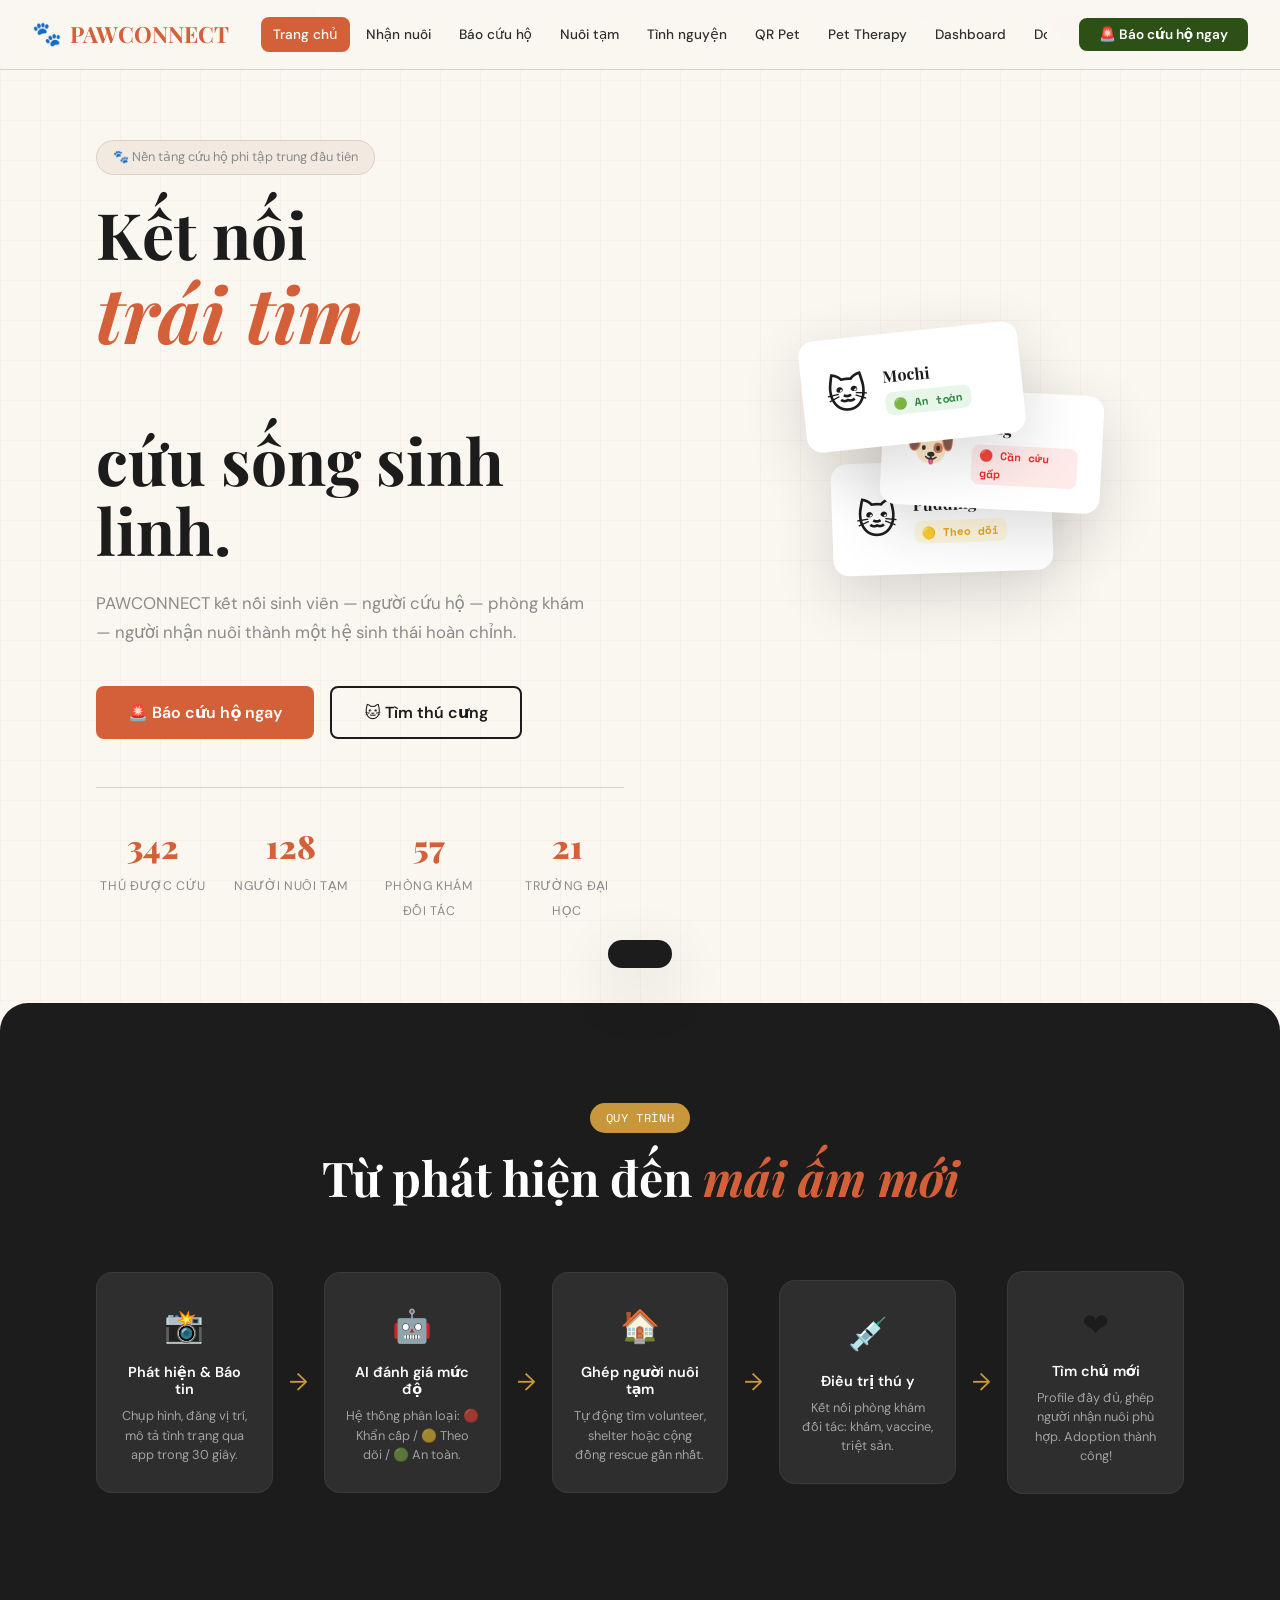
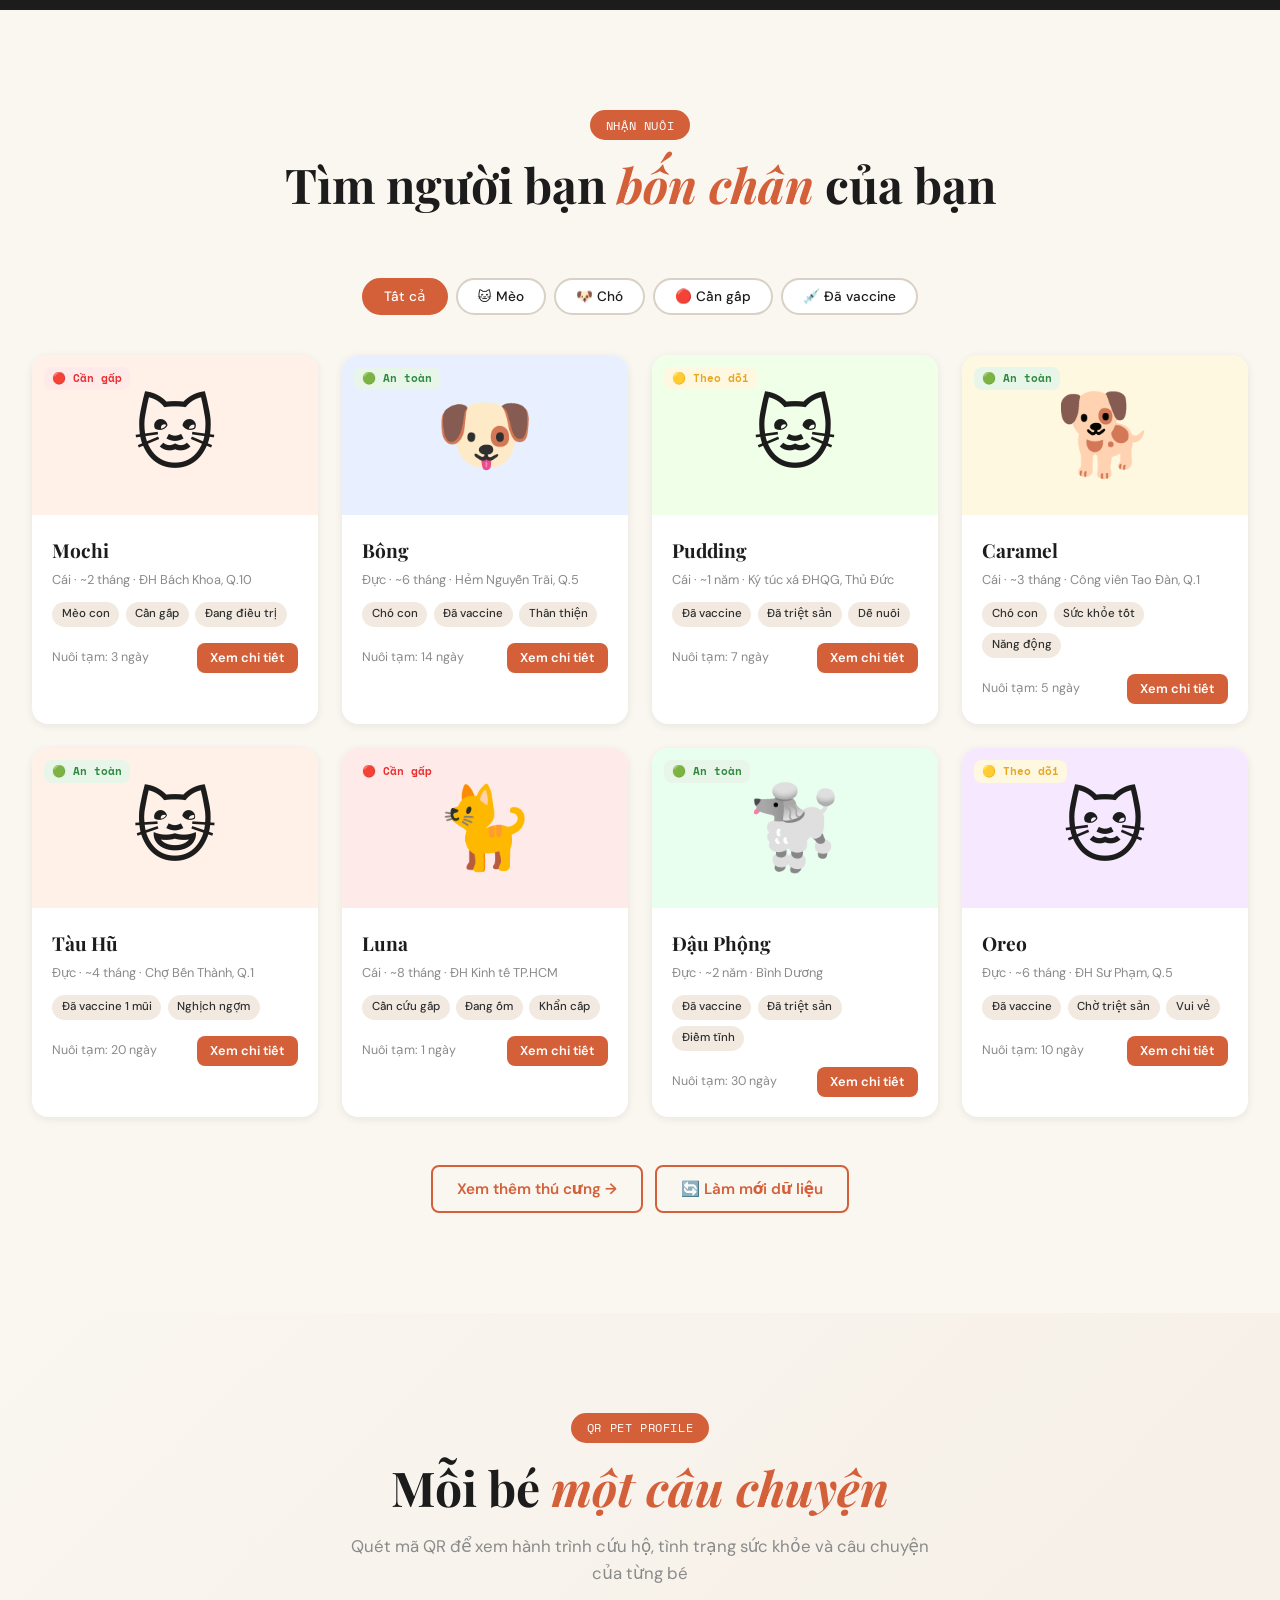
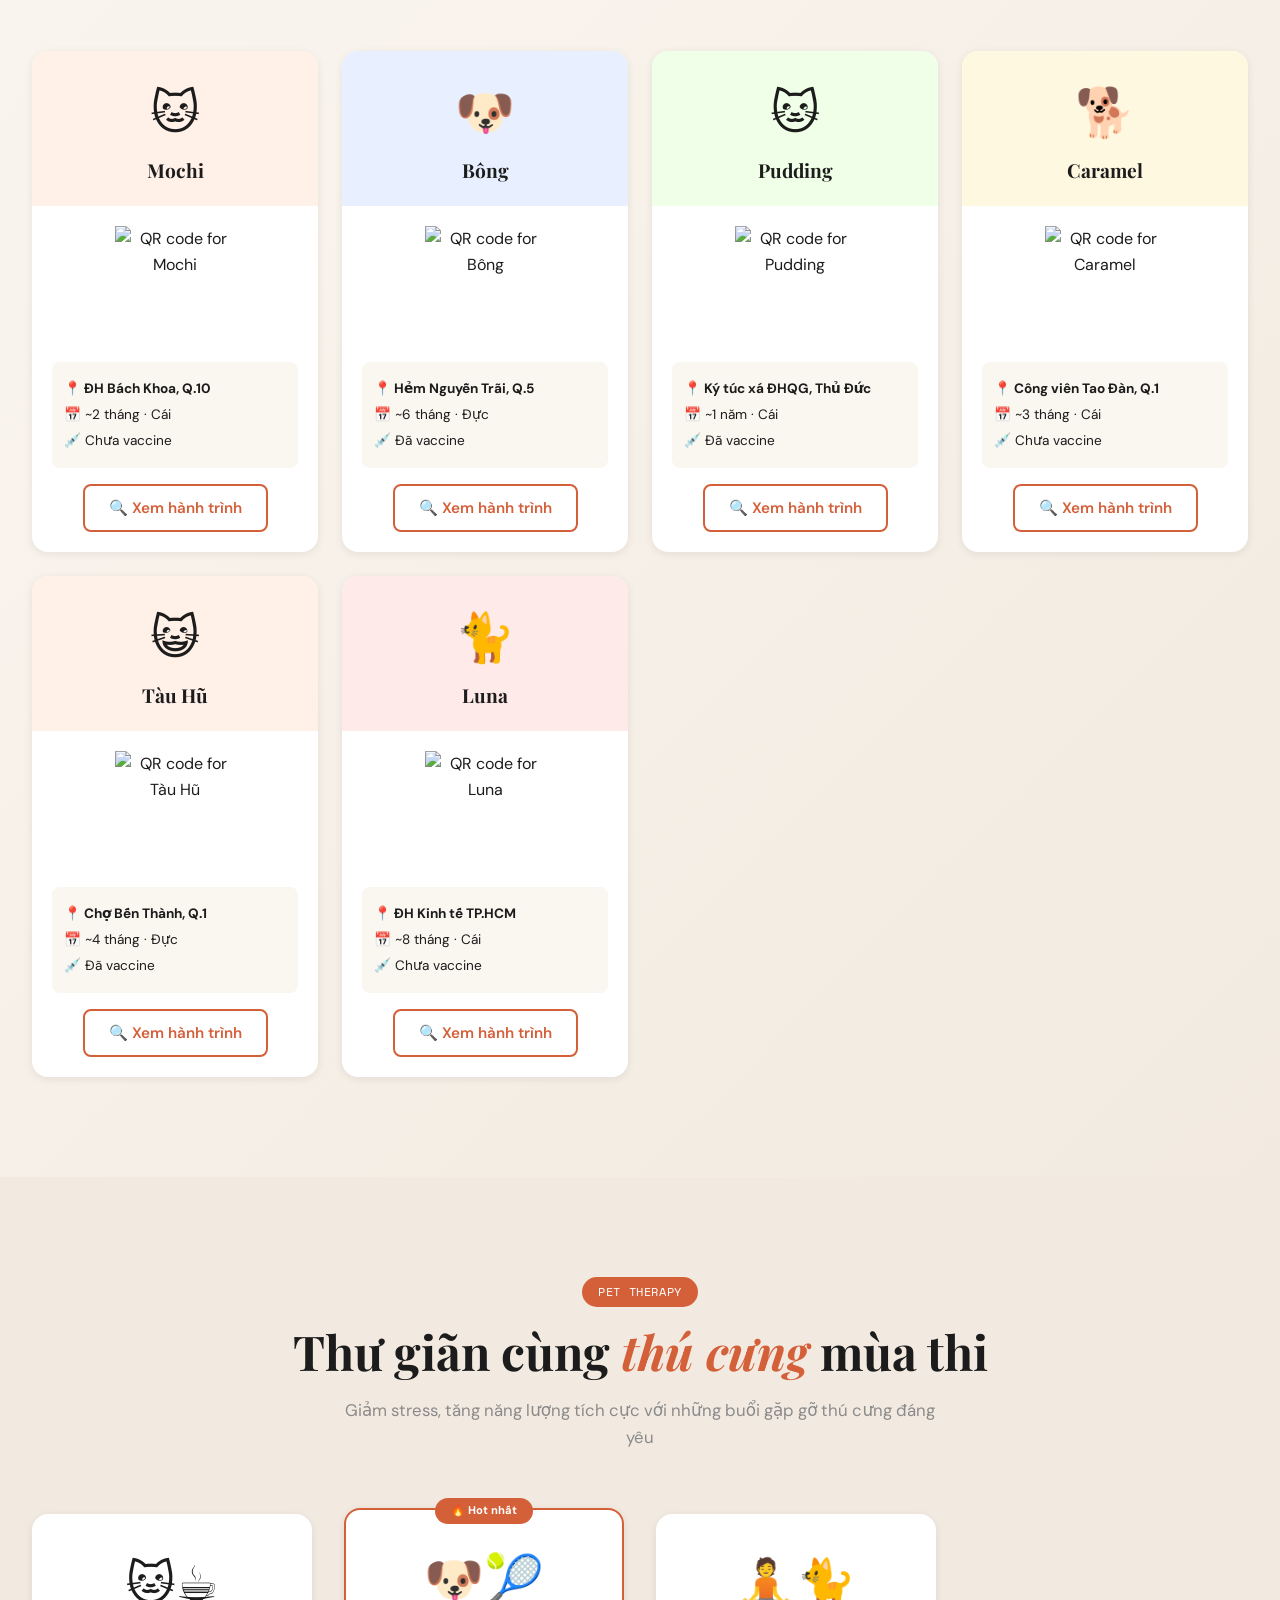
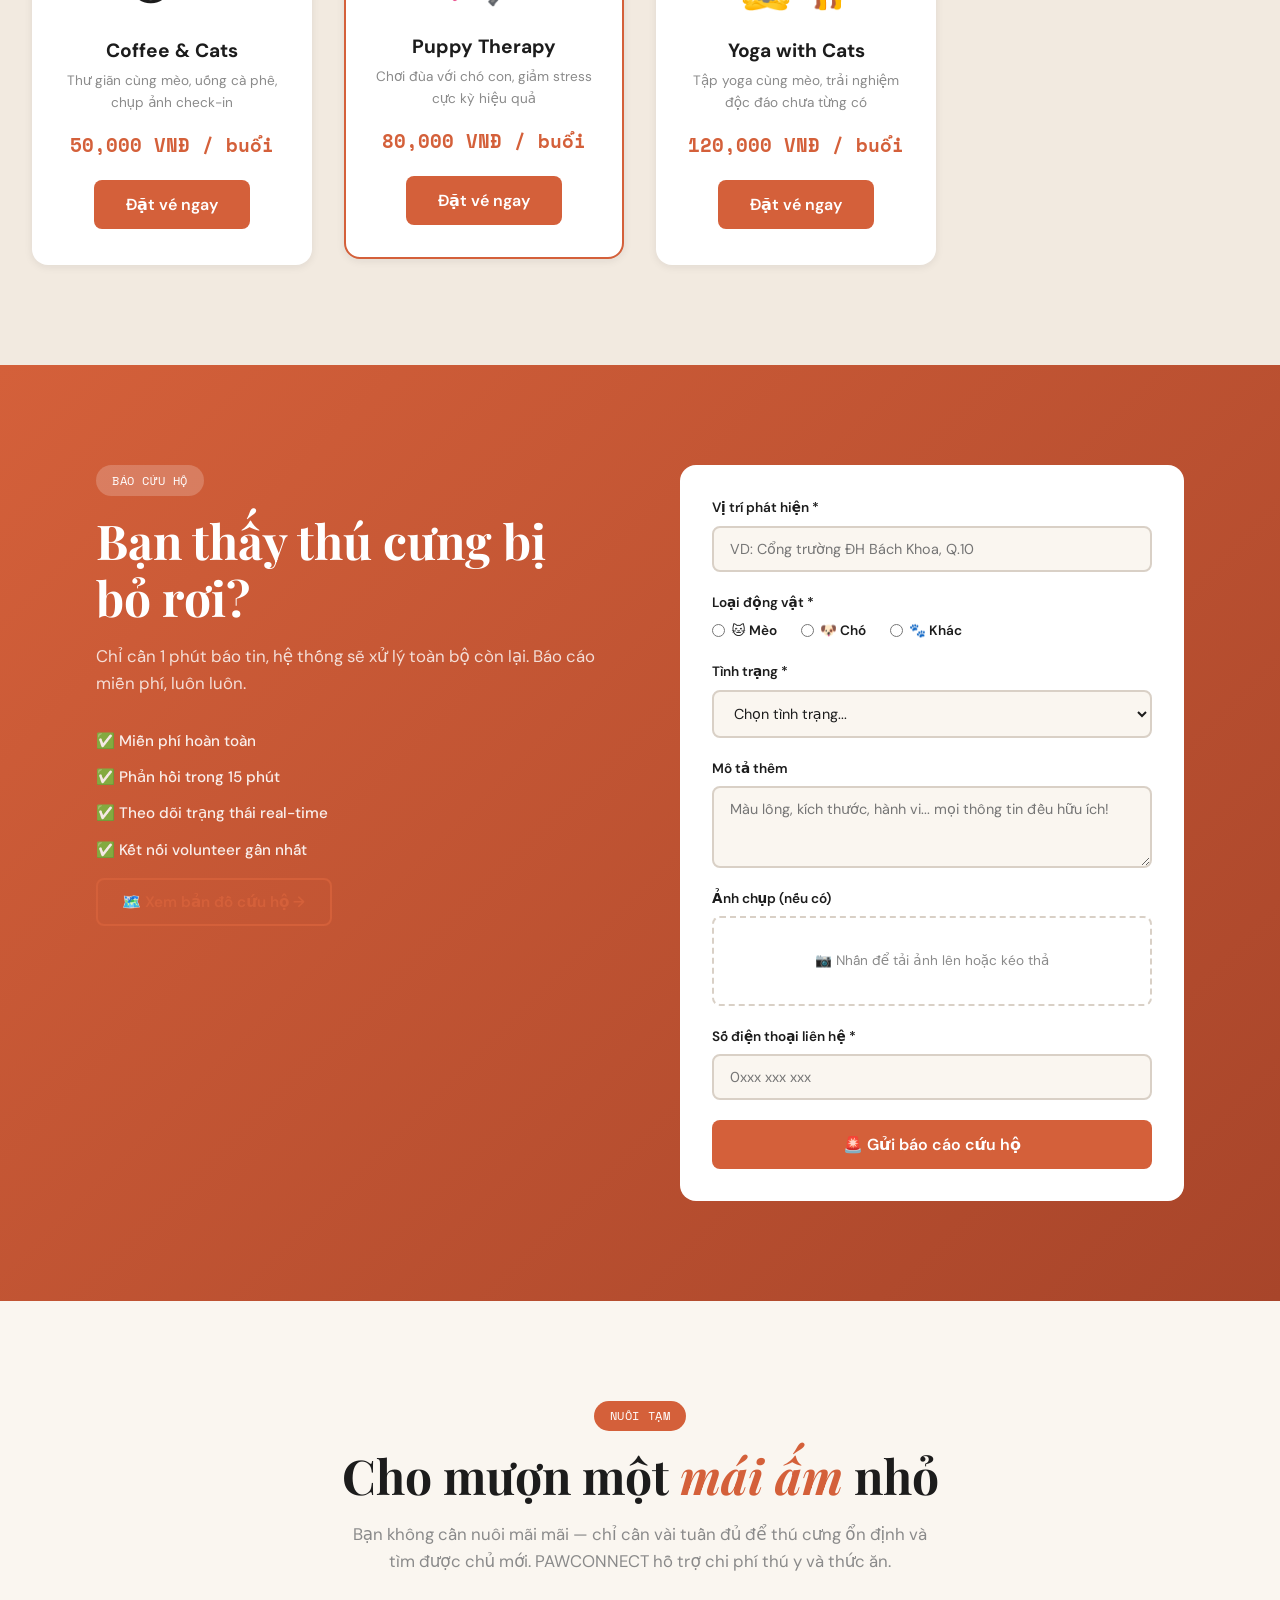
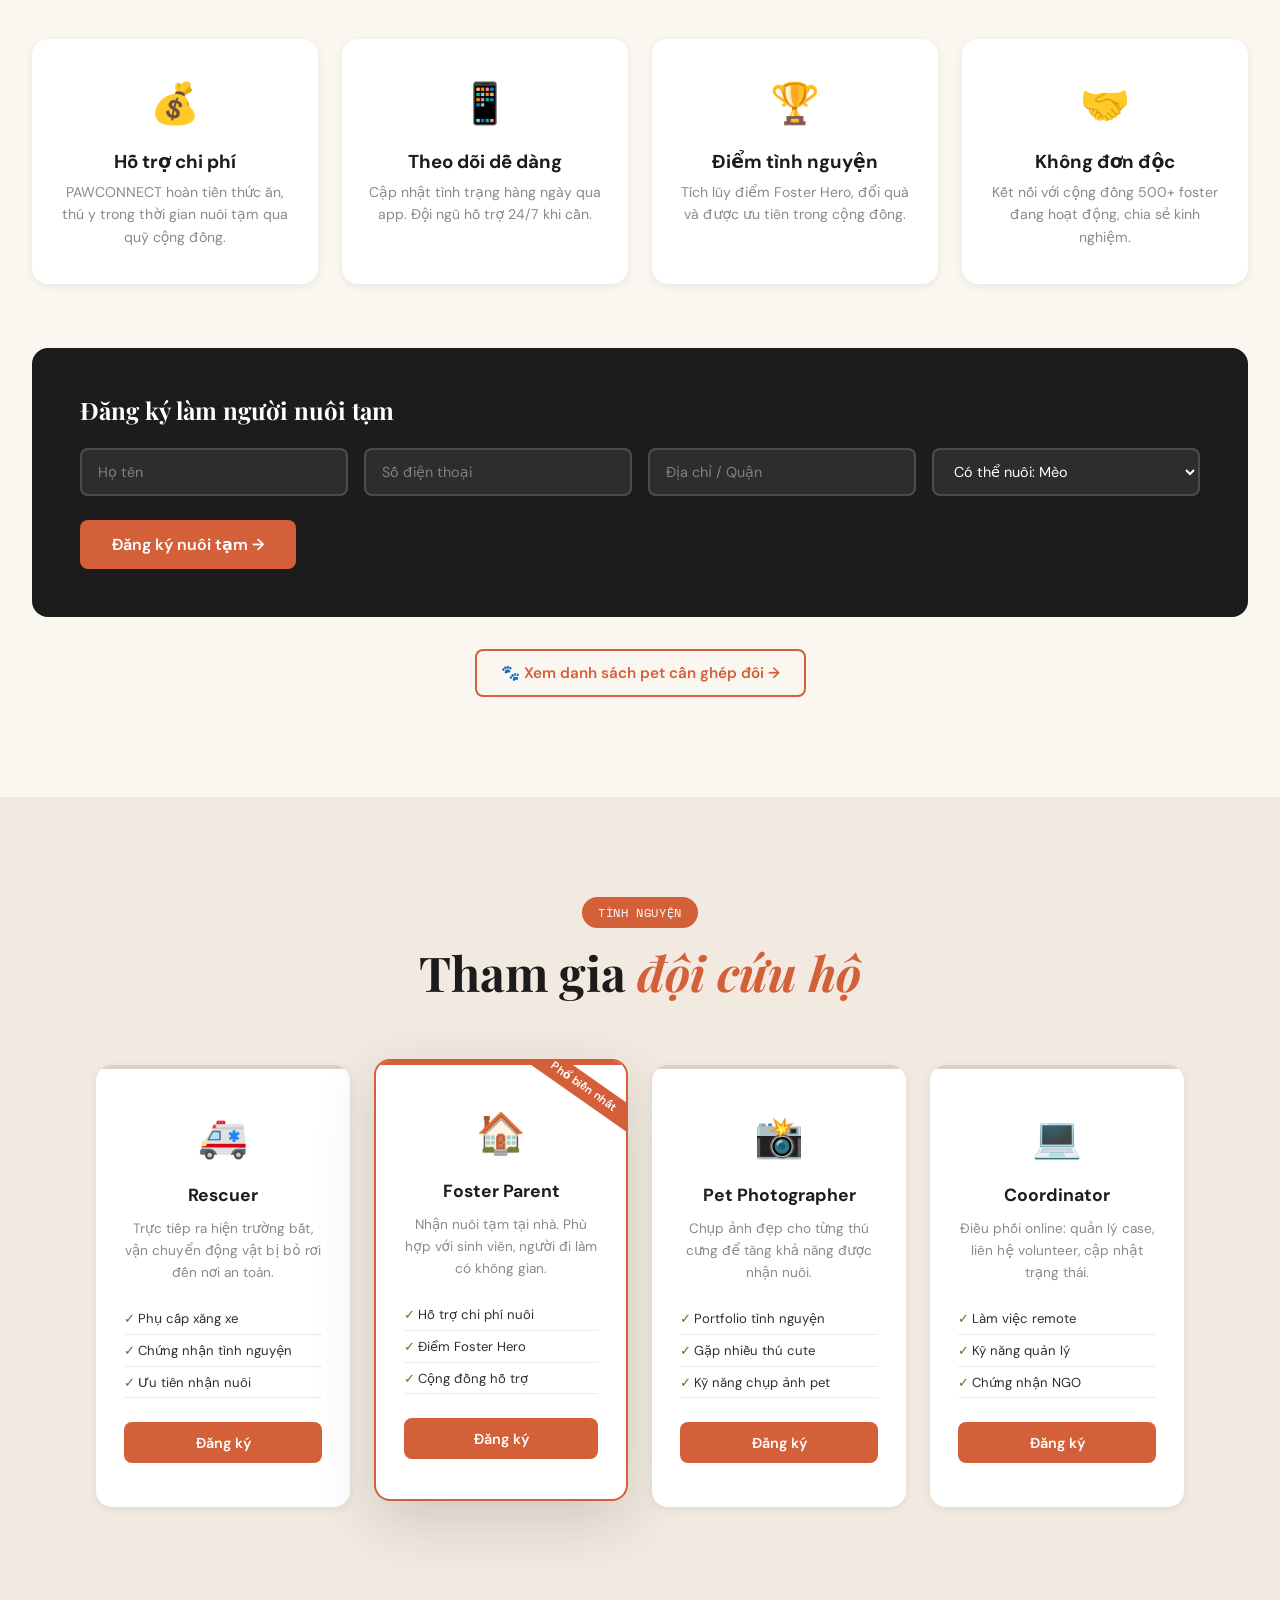
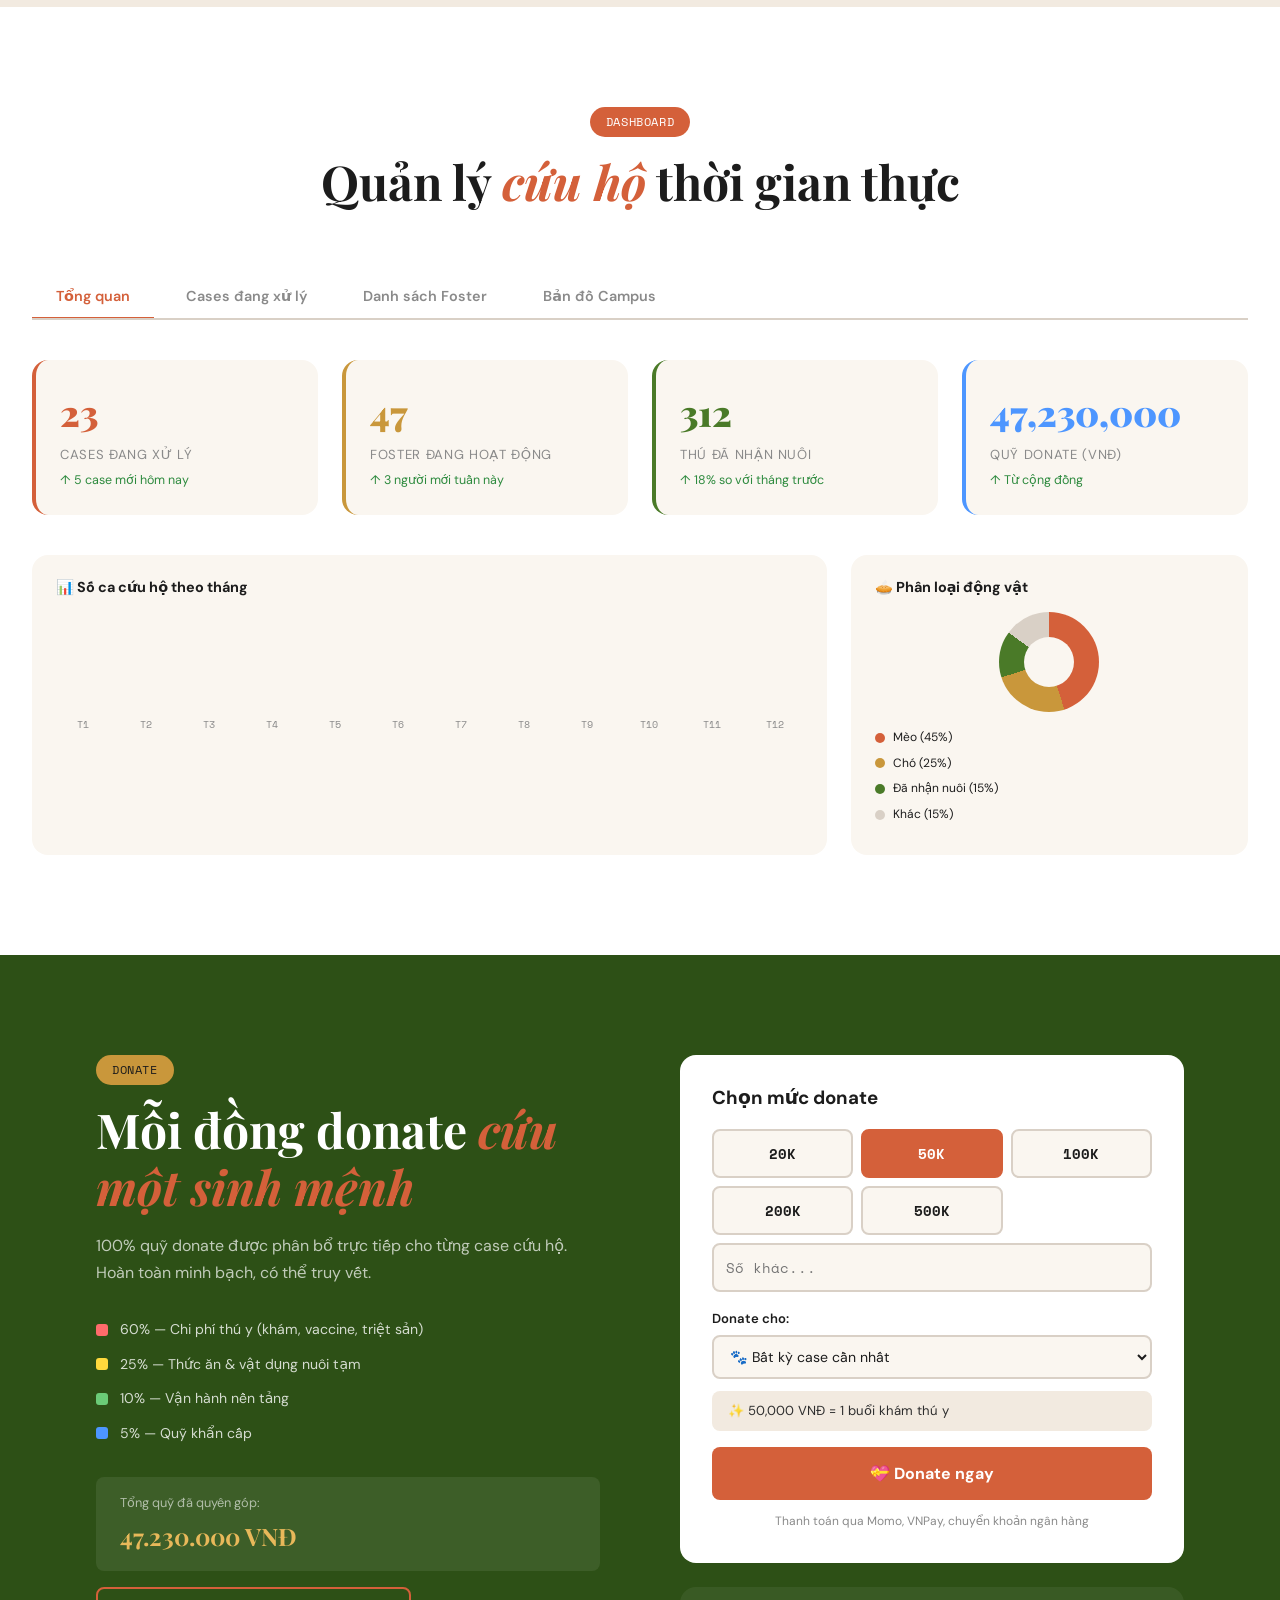
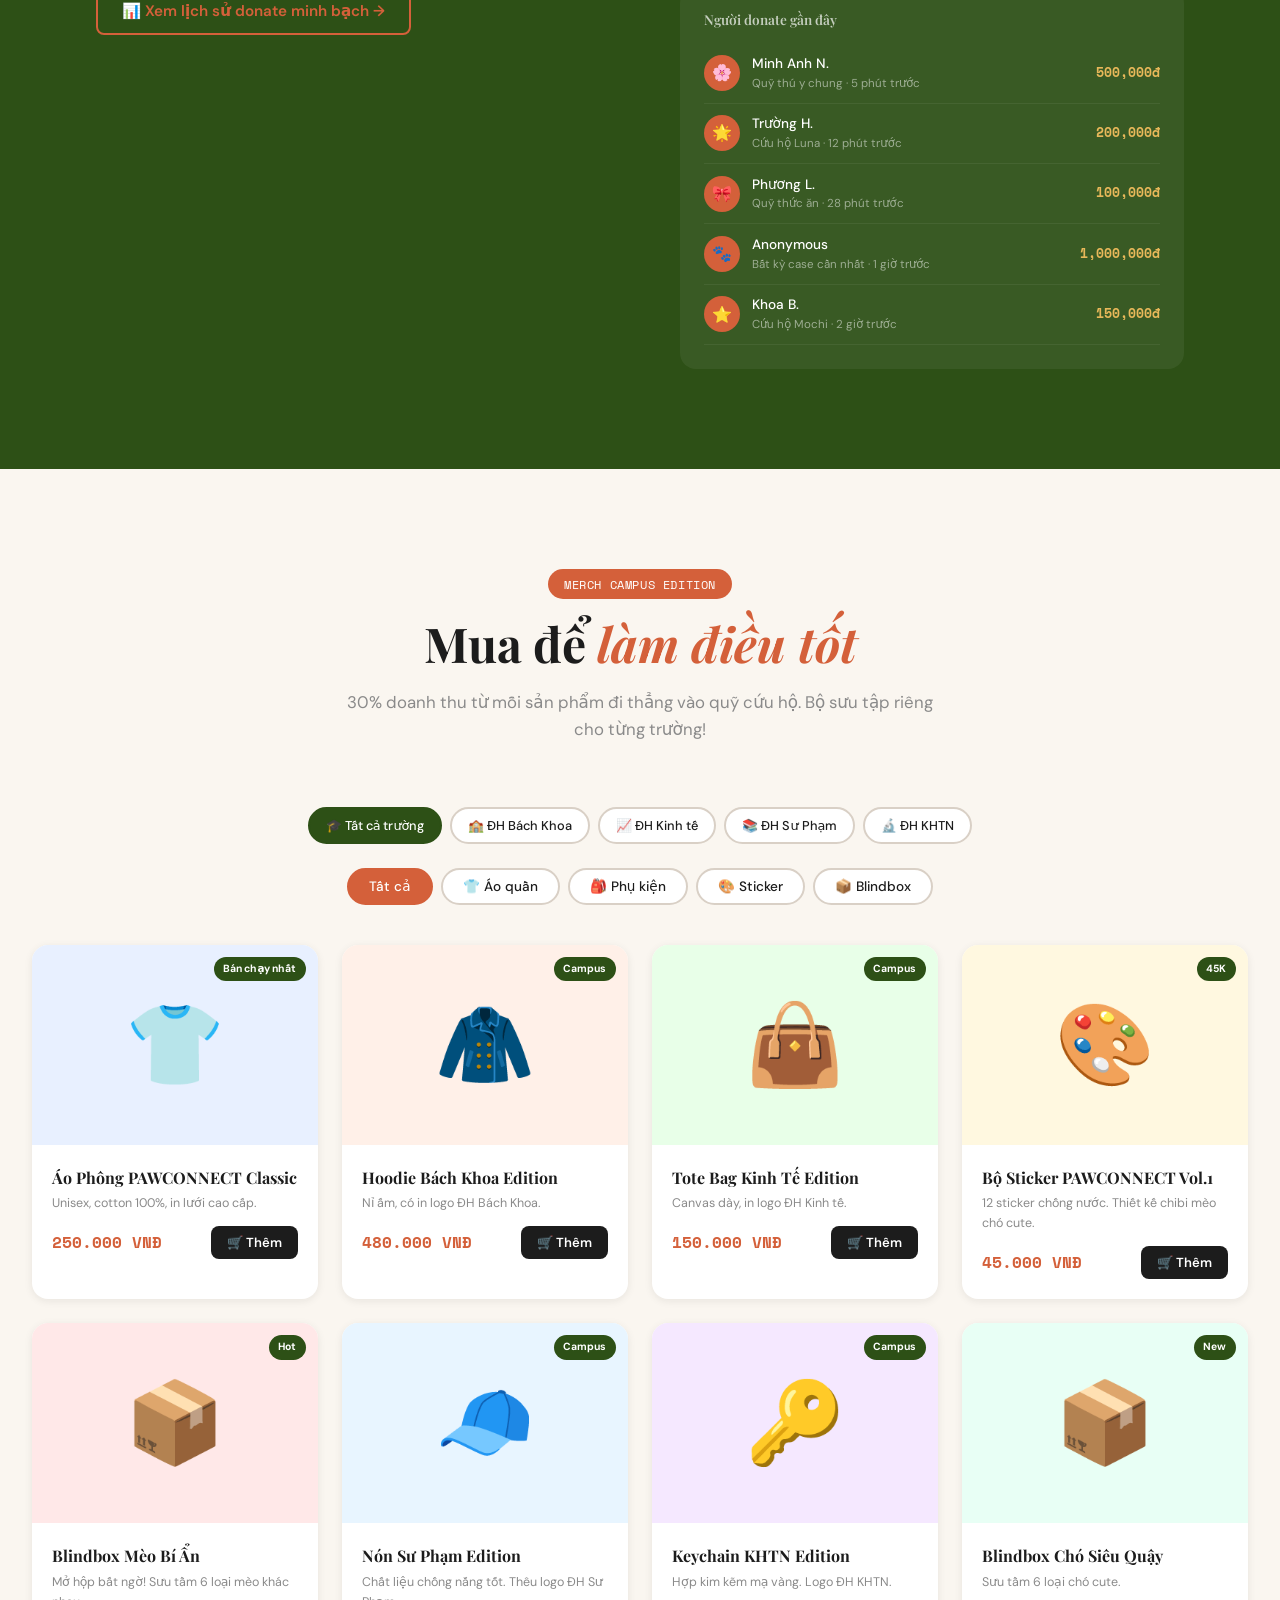
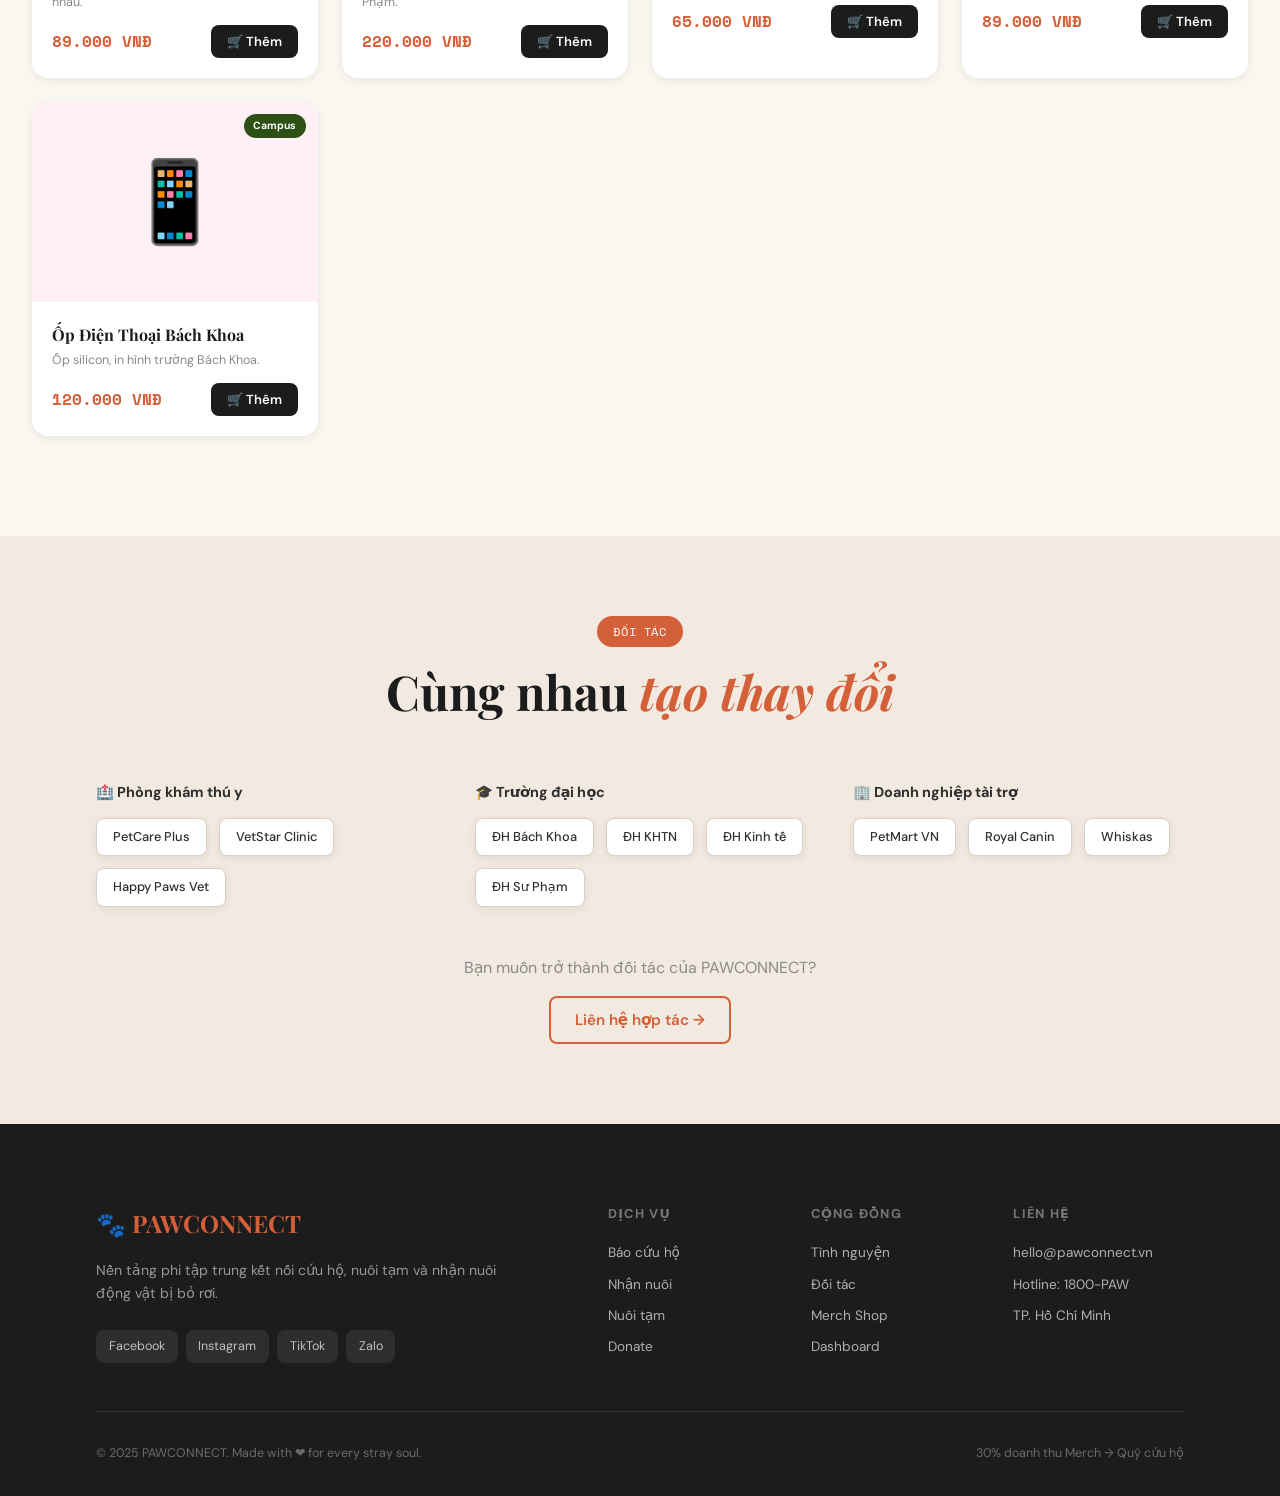
==== index.html @ cfe59c4a "Update index.html" ====
<!DOCTYPE html>
<html lang="vi">
<head>
  <meta charset="UTF-8" />
  <meta name="viewport" content="width=device-width, initial-scale=1.0"/>
  <title>PAWCONNECT — Kết nối trái tim, cứu sống sinh linh</title>
  <link rel="stylesheet" href="style.css" />
  <link rel="preconnect" href="https://fonts.googleapis.com">
  <link rel="preconnect" href="https://fonts.gstatic.com" crossorigin>
  <link href="https://fonts.googleapis.com/css2?family=Playfair+Display:ital,wght@0,400;0,700;0,900;1,400&family=DM+Sans:wght@300;400;500;600&family=Space+Mono:wght@400;700&display=swap" rel="stylesheet">
</head>
<body>

  <!-- NAV -->
  <nav id="navbar">
    <div class="nav-logo">
      <span class="paw-icon">🐾</span>
      <span class="logo-text">PAWCONNECT</span>
    </div>
    <div class="nav-links">
      <a href="#hero" class="nav-link active" data-section="hero">Trang chủ</a>
      <a href="#adopt" class="nav-link" data-section="adopt">Nhận nuôi</a>
      <a href="#rescue" class="nav-link" data-section="rescue">Báo cứu hộ</a>
      <a href="#foster" class="nav-link" data-section="foster">Nuôi tạm</a>
      <a href="#volunteer" class="nav-link" data-section="volunteer">Tình nguyện</a>
      <a href="#qr-profile" class="nav-link" data-section="qr-profile">QR Pet</a>
      <a href="#pet-therapy" class="nav-link" data-section="pet-therapy">Pet Therapy</a>
      <a href="#dashboard" class="nav-link" data-section="dashboard">Dashboard</a>
      <a href="#donate" class="nav-link" data-section="donate">Donate</a>
      <a href="#merch" class="nav-link" data-section="merch">Merch</a>
      <a href="login.html" class="nav-link" style="background: var(--terracotta); color: white;">🔐 Đăng nhập</a>
    </div>
    <button class="nav-cta" onclick="scrollToSection('rescue')">🚨 Báo cứu hộ ngay</button>
    <button class="hamburger" id="hamburger" aria-label="Menu">☰</button>
  </nav>

  <!-- MOBILE MENU -->
  <div class="mobile-menu" id="mobileMenu">
    <button class="mobile-close" id="mobileClose">✕</button>
    <a href="#hero" class="mobile-link" onclick="closeMobileMenu()">Trang chủ</a>
    <a href="#adopt" class="mobile-link" onclick="closeMobileMenu()">Nhận nuôi</a>
    <a href="#rescue" class="mobile-link" onclick="closeMobileMenu()">Báo cứu hộ</a>
    <a href="#foster" class="mobile-link" onclick="closeMobileMenu()">Nuôi tạm</a>
    <a href="#volunteer" class="mobile-link" onclick="closeMobileMenu()">Tình nguyện</a>
    <a href="#qr-profile" class="mobile-link" onclick="closeMobileMenu()">QR Pet</a>
    <a href="#pet-therapy" class="mobile-link" onclick="closeMobileMenu()">Pet Therapy</a>
    <a href="#dashboard" class="mobile-link" onclick="closeMobileMenu()">Dashboard</a>
    <a href="#donate" class="mobile-link" onclick="closeMobileMenu()">Donate</a>
    <a href="#merch" class="mobile-link" onclick="closeMobileMenu()">Merch</a>
    <a href="login.html" class="mobile-link" onclick="closeMobileMenu()">🔐 Đăng nhập</a>
  </div>

  <!-- ===== HERO ===== -->
  <section id="hero" class="section hero-section">
    <div class="hero-bg-grid"></div>
    <div class="floating-paws" id="floatingPaws"></div>
    <div class="hero-content">
      <div class="hero-badge">🐾 Nền tảng cứu hộ phi tập trung đầu tiên</div>
      <h1 class="hero-title">
        Kết nối<br/>
        <em>trái tim</em><br/>
        cứu sống sinh linh.
      </h1>
      <p class="hero-sub">PAWCONNECT kết nối sinh viên — người cứu hộ — phòng khám — người nhận nuôi thành một hệ sinh thái hoàn chỉnh.</p>
      <div class="hero-actions">
        <button class="btn-primary" onclick="scrollToSection('rescue')">🚨 Báo cứu hộ ngay</button>
        <button class="btn-secondary" onclick="scrollToSection('adopt')">🐱 Tìm thú cưng</button>
      </div>
      <div class="hero-stats">
        <div class="stat-item">
          <span class="stat-num" data-target="342">0</span>
          <span class="stat-label">Thú được cứu</span>
        </div>
        <div class="stat-item">
          <span class="stat-num" data-target="128">0</span>
          <span class="stat-label">Người nuôi tạm</span>
        </div>
        <div class="stat-item">
          <span class="stat-num" data-target="57">0</span>
          <span class="stat-label">Phòng khám đối tác</span>
        </div>
        <div class="stat-item">
          <span class="stat-num" data-target="21">0</span>
          <span class="stat-label">Trường đại học</span>
        </div>
      </div>
    </div>
    <div class="hero-visual">
      <div class="hero-card-stack">
        <div class="pet-card hero-card-1">
          <div class="pet-card-img">🐱</div>
          <div class="pet-card-info">
            <strong>Mochi</strong>
            <span class="tag tag-safe">🟢 An toàn</span>
          </div>
        </div>
        <div class="pet-card hero-card-2">
          <div class="pet-card-img">🐶</div>
          <div class="pet-card-info">
            <strong>Bông</strong>
            <span class="tag tag-urgent">🔴 Cần cứu gấp</span>
          </div>
        </div>
        <div class="pet-card hero-card-3">
          <div class="pet-card-img">🐱</div>
          <div class="pet-card-info">
            <strong>Pudding</strong>
            <span class="tag tag-watch">🟡 Theo dõi</span>
          </div>
        </div>
      </div>
    </div>
  </section>

  <!-- ===== HOW IT WORKS ===== -->
  <section id="how" class="section how-section">
    <div class="section-header">
      <div class="section-badge">Quy trình</div>
      <h2 class="section-title">Từ phát hiện đến <em>mái ấm mới</em></h2>
    </div>
    <div class="flow-steps">
      <div class="flow-step" data-step="1">
        <div class="step-icon">📸</div>
        <div class="step-body">
          <h3>Phát hiện & Báo tin</h3>
          <p>Chụp hình, đăng vị trí, mô tả tình trạng qua app trong 30 giây.</p>
        </div>
      </div>
      <div class="flow-arrow">→</div>
      <div class="flow-step" data-step="2">
        <div class="step-icon">🤖</div>
        <div class="step-body">
          <h3>AI đánh giá mức độ</h3>
          <p>Hệ thống phân loại: 🔴 Khẩn cấp / 🟡 Theo dõi / 🟢 An toàn.</p>
        </div>
      </div>
      <div class="flow-arrow">→</div>
      <div class="flow-step" data-step="3">
        <div class="step-icon">🏠</div>
        <div class="step-body">
          <h3>Ghép người nuôi tạm</h3>
          <p>Tự động tìm volunteer, shelter hoặc cộng đồng rescue gần nhất.</p>
        </div>
      </div>
      <div class="flow-arrow">→</div>
      <div class="flow-step" data-step="4">
        <div class="step-icon">💉</div>
        <div class="step-body">
          <h3>Điều trị thú y</h3>
          <p>Kết nối phòng khám đối tác: khám, vaccine, triệt sản.</p>
        </div>
      </div>
      <div class="flow-arrow">→</div>
      <div class="flow-step" data-step="5">
        <div class="step-icon">❤️</div>
        <div class="step-body">
          <h3>Tìm chủ mới</h3>
          <p>Profile đầy đủ, ghép người nhận nuôi phù hợp. Adoption thành công!</p>
        </div>
      </div>
    </div>
  </section>

  <!-- ===== ADOPT ===== -->
  <section id="adopt" class="section adopt-section">
    <div class="section-header">
      <div class="section-badge">Nhận nuôi</div>
      <h2 class="section-title">Tìm người bạn <em>bốn chân</em> của bạn</h2>
    </div>
    <div class="filter-bar">
      <button class="filter-btn active" data-filter="all">Tất cả</button>
      <button class="filter-btn" data-filter="cat">🐱 Mèo</button>
      <button class="filter-btn" data-filter="dog">🐶 Chó</button>
      <button class="filter-btn" data-filter="urgent">🔴 Cần gấp</button>
      <button class="filter-btn" data-filter="vaccinated">💉 Đã vaccine</button>
    </div>
    <div class="pets-grid" id="petsGrid">
      <!-- Injected by JS -->
    </div>
<div class="section-cta">
  <button class="btn-outline" onclick="showMorePets()">Xem thêm thú cưng →</button>
  <button class="btn-outline" onclick="refreshAllData()" style="margin-left: 0.5rem;">🔄 Làm mới dữ liệu</button>
</div>
  </section>

  <!-- ===== QR PET PROFILE (THÊM MỚI) ===== -->
  <section id="qr-profile" class="section qr-section">
    <div class="section-header">
      <div class="section-badge">QR Pet Profile</div>
      <h2 class="section-title">Mỗi bé <em>một câu chuyện</em></h2>
      <p class="section-sub">Quét mã QR để xem hành trình cứu hộ, tình trạng sức khỏe và câu chuyện của từng bé</p>
    </div>
    <div class="qr-grid" id="qrGrid">
      <!-- Injected by JS -->
    </div>
  </section>

  <!-- ===== PET THERAPY (THÊM MỚI) ===== -->
  <section id="pet-therapy" class="section therapy-section">
    <div class="section-header">
      <div class="section-badge">Pet Therapy</div>
      <h2 class="section-title">Thư giãn cùng <em>thú cưng</em> mùa thi</h2>
      <p class="section-sub">Giảm stress, tăng năng lượng tích cực với những buổi gặp gỡ thú cưng đáng yêu</p>
    </div>
    <div class="therapy-grid">
      <div class="therapy-card">
        <div class="therapy-icon">🐱☕</div>
        <h3>Coffee & Cats</h3>
        <p>Thư giãn cùng mèo, uống cà phê, chụp ảnh check-in</p>
        <div class="therapy-price">50,000 VNĐ / buổi</div>
        <button class="btn-primary" onclick="bookEvent('coffee-cats')">Đặt vé ngay</button>
      </div>
      <div class="therapy-card featured">
        <div class="therapy-badge">🔥 Hot nhất</div>
        <div class="therapy-icon">🐶🎾</div>
        <h3>Puppy Therapy</h3>
        <p>Chơi đùa với chó con, giảm stress cực kỳ hiệu quả</p>
        <div class="therapy-price">80,000 VNĐ / buổi</div>
        <button class="btn-primary" onclick="bookEvent('puppy-therapy')">Đặt vé ngay</button>
      </div>
      <div class="therapy-card">
        <div class="therapy-icon">🧘🐈</div>
        <h3>Yoga with Cats</h3>
        <p>Tập yoga cùng mèo, trải nghiệm độc đáo chưa từng có</p>
        <div class="therapy-price">120,000 VNĐ / buổi</div>
        <button class="btn-primary" onclick="bookEvent('yoga-cats')">Đặt vé ngay</button>
      </div>
    </div>
  </section>

  <!-- ===== RESCUE REPORT ===== -->
  <section id="rescue" class="section rescue-section">
    <div class="rescue-inner">
      <div class="rescue-left">
        <div class="section-badge">Báo cứu hộ</div>
        <h2 class="section-title">Bạn thấy thú cưng bị bỏ rơi?</h2>
        <p class="rescue-desc">Chỉ cần 1 phút báo tin, hệ thống sẽ xử lý toàn bộ còn lại. Báo cáo miễn phí, luôn luôn.</p>
        <div class="rescue-features">
          <div class="rescue-feat">✅ Miễn phí hoàn toàn</div>
          <div class="rescue-feat">✅ Phản hồi trong 15 phút</div>
          <div class="rescue-feat">✅ Theo dõi trạng thái real-time</div>
          <div class="rescue-feat">✅ Kết nối volunteer gần nhất</div>
        </div>
        <button class="btn-outline" onclick="window.location.href='rescue-map.html'" style="margin-top:1rem">🗺️ Xem bản đồ cứu hộ →</button>
      </div>
      <div class="rescue-right">
        <form class="rescue-form" id="rescueForm">
          <div class="form-group">
            <label>Vị trí phát hiện *</label>
            <input type="text" id="rescueLocation" placeholder="VD: Cổng trường ĐH Bách Khoa, Q.10" required />
          </div>
          <div class="form-group">
            <label>Loại động vật *</label>
            <div class="radio-group">
              <label class="radio-label"><input type="radio" name="type" value="cat" /> 🐱 Mèo</label>
              <label class="radio-label"><input type="radio" name="type" value="dog" /> 🐶 Chó</label>
              <label class="radio-label"><input type="radio" name="type" value="other" /> 🐾 Khác</label>
            </div>
          </div>
          <div class="form-group">
            <label>Tình trạng *</label>
            <select id="rescueCondition" required>
              <option value="">Chọn tình trạng...</option>
              <option>🔴 Bị thương nặng, cần cứu ngay</option>
              <option>🟡 Có vẻ ốm, cần theo dõi</option>
              <option>🟢 Khỏe mạnh nhưng bị bỏ rơi</option>
              <option>⚪ Không chắc chắn</option>
            </select>
          </div>
          <div class="form-group">
            <label>Mô tả thêm</label>
            <textarea id="rescueDesc" placeholder="Màu lông, kích thước, hành vi... mọi thông tin đều hữu ích!" rows="3"></textarea>
          </div>
          <div class="form-group">
            <label>Ảnh chụp (nếu có)</label>
            <div class="upload-zone" id="uploadZone">
              <span>📷 Nhấn để tải ảnh lên hoặc kéo thả</span>
              <input type="file" accept="image/*" style="display:none" id="fileInput"/>
            </div>
          </div>
          <div class="form-group">
            <label>Số điện thoại liên hệ *</label>
            <input type="tel" id="rescuePhone" placeholder="0xxx xxx xxx" required />
          </div>
          <button type="submit" class="btn-primary w-full">🚨 Gửi báo cáo cứu hộ</button>
        </form>
      </div>
    </div>
  </section>

  <!-- ===== FOSTER ===== -->
  <section id="foster" class="section foster-section">
    <div class="section-header">
      <div class="section-badge">Nuôi tạm</div>
      <h2 class="section-title">Cho mượn một <em>mái ấm</em> nhỏ</h2>
      <p class="section-sub">Bạn không cần nuôi mãi mãi — chỉ cần vài tuần đủ để thú cưng ổn định và tìm được chủ mới. PAWCONNECT hỗ trợ chi phí thú y và thức ăn.</p>
    </div>
    <div class="foster-grid">
      <div class="foster-card">
        <div class="foster-icon">💰</div>
        <h3>Hỗ trợ chi phí</h3>
        <p>PAWCONNECT hoàn tiền thức ăn, thú y trong thời gian nuôi tạm qua quỹ cộng đồng.</p>
      </div>
      <div class="foster-card">
        <div class="foster-icon">📱</div>
        <h3>Theo dõi dễ dàng</h3>
        <p>Cập nhật tình trạng hàng ngày qua app. Đội ngũ hỗ trợ 24/7 khi cần.</p>
      </div>
      <div class="foster-card">
        <div class="foster-icon">🏆</div>
        <h3>Điểm tình nguyện</h3>
        <p>Tích lũy điểm Foster Hero, đổi quà và được ưu tiên trong cộng đồng.</p>
      </div>
      <div class="foster-card">
        <div class="foster-icon">🤝</div>
        <h3>Không đơn độc</h3>
        <p>Kết nối với cộng đồng 500+ foster đang hoạt động, chia sẻ kinh nghiệm.</p>
      </div>
    </div>
    <div class="foster-cta">
      <form class="foster-signup" id="fosterForm">
        <h3>Đăng ký làm người nuôi tạm</h3>
        <div class="foster-form-row">
          <input type="text" id="fosterName" placeholder="Họ tên" required />
          <input type="tel" id="fosterPhone" placeholder="Số điện thoại" required />
          <input type="text" id="fosterAddress" placeholder="Địa chỉ / Quận" required />
          <select id="fosterType">
            <option>Có thể nuôi: Mèo</option>
            <option>Có thể nuôi: Chó</option>
            <option>Có thể nuôi: Cả hai</option>
          </select>
        </div>
        <button type="submit" class="btn-primary">Đăng ký nuôi tạm →</button>
      </form>
    </div>
    <div style="text-align: center; margin-top: 2rem;">
      <button class="btn-outline" onclick="window.location.href='foster-matching.html'">🐾 Xem danh sách pet cần ghép đôi →</button>
    </div>
  </section>

  <!-- ===== VOLUNTEER ===== -->
  <section id="volunteer" class="section volunteer-section">
    <div class="section-header">
      <div class="section-badge">Tình nguyện</div>
      <h2 class="section-title">Tham gia <em>đội cứu hộ</em></h2>
    </div>
    <div class="volunteer-roles">
      <div class="role-card" data-role="rescuer">
        <div class="role-icon">🚑</div>
        <h3>Rescuer</h3>
        <p>Trực tiếp ra hiện trường bắt, vận chuyển động vật bị bỏ rơi đến nơi an toàn.</p>
        <ul class="role-perks">
          <li>Phụ cấp xăng xe</li>
          <li>Chứng nhận tình nguyện</li>
          <li>Ưu tiên nhận nuôi</li>
        </ul>
        <button class="btn-role" onclick="openVolunteerModal('Rescuer')">Đăng ký</button>
      </div>
      <div class="role-card featured" data-role="foster">
        <div class="role-badge-top">Phổ biến nhất</div>
        <div class="role-icon">🏠</div>
        <h3>Foster Parent</h3>
        <p>Nhận nuôi tạm tại nhà. Phù hợp với sinh viên, người đi làm có không gian.</p>
        <ul class="role-perks">
          <li>Hỗ trợ chi phí nuôi</li>
          <li>Điểm Foster Hero</li>
          <li>Cộng đồng hỗ trợ</li>
        </ul>
        <button class="btn-role" onclick="scrollToSection('foster')">Đăng ký</button>
      </div>
      <div class="role-card" data-role="photographer">
        <div class="role-icon">📸</div>
        <h3>Pet Photographer</h3>
        <p>Chụp ảnh đẹp cho từng thú cưng để tăng khả năng được nhận nuôi.</p>
        <ul class="role-perks">
          <li>Portfolio tình nguyện</li>
          <li>Gặp nhiều thú cute</li>
          <li>Kỹ năng chụp ảnh pet</li>
        </ul>
        <button class="btn-role" onclick="openVolunteerModal('Photographer')">Đăng ký</button>
      </div>
      <div class="role-card" data-role="admin">
        <div class="role-icon">💻</div>
        <h3>Coordinator</h3>
        <p>Điều phối online: quản lý case, liên hệ volunteer, cập nhật trạng thái.</p>
        <ul class="role-perks">
          <li>Làm việc remote</li>
          <li>Kỹ năng quản lý</li>
          <li>Chứng nhận NGO</li>
        </ul>
        <button class="btn-role" onclick="openVolunteerModal('Coordinator')">Đăng ký</button>
      </div>
    </div>
  </section>

  <!-- ===== DASHBOARD ===== -->
  <section id="dashboard" class="section dashboard-section">
    <div class="section-header">
      <div class="section-badge">Dashboard</div>
      <h2 class="section-title">Quản lý <em>cứu hộ</em> thời gian thực</h2>
    </div>
    <div class="dashboard-tabs">
      <button class="dash-tab active" data-tab="overview">Tổng quan</button>
      <button class="dash-tab" data-tab="cases">Cases đang xử lý</button>
      <button class="dash-tab" data-tab="fosters">Danh sách Foster</button>
      <button class="dash-tab" data-tab="campus">Bản đồ Campus</button>
    </div>
    <div class="dashboard-content" id="dashboardContent">
      <!-- Injected by JS -->
    </div>
  </section>

  <!-- ===== DONATE ===== -->
  <section id="donate" class="section donate-section">
    <div class="donate-inner">
      <div class="donate-left">
        <div class="section-badge">Donate</div>
        <h2 class="section-title">Mỗi đồng donate <em>cứu một sinh mệnh</em></h2>
        <p>100% quỹ donate được phân bổ trực tiếp cho từng case cứu hộ. Hoàn toàn minh bạch, có thể truy vết.</p>
        <div class="donate-breakdown">
          <div class="breakdown-item">
            <span class="breakdown-color" style="background:#FF6B6B"></span>
            <span>60% — Chi phí thú y (khám, vaccine, triệt sản)</span>
          </div>
          <div class="breakdown-item">
            <span class="breakdown-color" style="background:#FFD93D"></span>
            <span>25% — Thức ăn & vật dụng nuôi tạm</span>
          </div>
          <div class="breakdown-item">
            <span class="breakdown-color" style="background:#6BCB77"></span>
            <span>10% — Vận hành nền tảng</span>
          </div>
          <div class="breakdown-item">
            <span class="breakdown-color" style="background:#4D96FF"></span>
            <span>5% — Quỹ khẩn cấp</span>
          </div>
        </div>
        <div class="donate-total">
          <span class="donate-total-label">Tổng quỹ đã quyên góp:</span>
          <span class="donate-total-num" id="totalFund">47,230,000 VNĐ</span>
        </div>
        <button class="btn-outline" onclick="window.location.href='donation-history.html'" style="margin-top:1rem">📊 Xem lịch sử donate minh bạch →</button>
      </div>
      <div class="donate-right">
        <div class="donate-card-selector">
          <h3>Chọn mức donate</h3>
          <div class="donate-amounts">
            <button class="donate-amt" data-amt="20000">20K</button>
            <button class="donate-amt active" data-amt="50000">50K</button>
            <button class="donate-amt" data-amt="100000">100K</button>
            <button class="donate-amt" data-amt="200000">200K</button>
            <button class="donate-amt" data-amt="500000">500K</button>
            <input type="number" class="donate-custom" placeholder="Số khác..." id="customDonate"/>
          </div>
          <div class="donate-purpose">
            <label>Donate cho:</label>
            <select id="donatePurpose">
              <option>🐾 Bất kỳ case cần nhất</option>
              <option>🔴 Chỉ case khẩn cấp</option>
              <option>💉 Quỹ thú y</option>
              <option>🍚 Quỹ thức ăn</option>
            </select>
          </div>
          <div class="donate-impact" id="donateImpact">
            <span>✨ 50,000 VNĐ = 1 buổi khám thú y</span>
          </div>
          <button class="btn-donate" id="donateBtn">💝 Donate ngay</button>
          <p class="donate-note">Thanh toán qua Momo, VNPay, chuyển khoản ngân hàng</p>
        </div>
        <div class="recent-donors">
          <h4>Người donate gần đây</h4>
          <div class="donor-list" id="donorList">
            <!-- Injected by JS -->
          </div>
        </div>
      </div>
    </div>
  </section>

  <!-- ===== MERCH CAMPUS EDITION ===== -->
  <section id="merch" class="section merch-section">
    <div class="section-header">
      <div class="section-badge">Merch Campus Edition</div>
      <h2 class="section-title">Mua để <em>làm điều tốt</em></h2>
      <p class="section-sub">30% doanh thu từ mỗi sản phẩm đi thẳng vào quỹ cứu hộ. Bộ sưu tập riêng cho từng trường!</p>
    </div>
    <div class="campus-filter">
      <button class="campus-btn active" data-campus="all">🎓 Tất cả trường</button>
      <button class="campus-btn" data-campus="bachkhoa">🏫 ĐH Bách Khoa</button>
      <button class="campus-btn" data-campus="kinhte">📈 ĐH Kinh tế</button>
      <button class="campus-btn" data-campus="supham">📚 ĐH Sư Phạm</button>
      <button class="campus-btn" data-campus="khhtn">🔬 ĐH KHTN</button>
    </div>
    <div class="merch-filter">
      <button class="filter-btn active" data-mfilter="all">Tất cả</button>
      <button class="filter-btn" data-mfilter="apparel">👕 Áo quần</button>
      <button class="filter-btn" data-mfilter="accessory">🎒 Phụ kiện</button>
      <button class="filter-btn" data-mfilter="sticker">🎨 Sticker</button>
      <button class="filter-btn" data-mfilter="blindbox">📦 Blindbox</button>
    </div>
    <div class="merch-grid" id="merchGrid">
      <!-- Injected by JS -->
    </div>
    <div class="merch-cart-float" id="cartFloat" style="display:none">
      <span>🛒 <span id="cartCount">0</span> sản phẩm</span>
      <button onclick="openCart()">Xem giỏ hàng →</button>
    </div>
  </section>

  <!-- ===== PARTNERS ===== -->
  <section id="partners" class="section partners-section">
    <div class="section-header">
      <div class="section-badge">Đối tác</div>
      <h2 class="section-title">Cùng nhau <em>tạo thay đổi</em></h2>
    </div>
    <div class="partner-categories">
      <div class="partner-cat">
        <h4>🏥 Phòng khám thú y</h4>
        <div class="partner-logos">
          <div class="partner-logo">PetCare Plus</div>
          <div class="partner-logo">VetStar Clinic</div>
          <div class="partner-logo">Happy Paws Vet</div>
        </div>
      </div>
      <div class="partner-cat">
        <h4>🎓 Trường đại học</h4>
        <div class="partner-logos">
          <div class="partner-logo">ĐH Bách Khoa</div>
          <div class="partner-logo">ĐH KHTN</div>
          <div class="partner-logo">ĐH Kinh tế</div>
          <div class="partner-logo">ĐH Sư Phạm</div>
        </div>
      </div>
      <div class="partner-cat">
        <h4>🏢 Doanh nghiệp tài trợ</h4>
        <div class="partner-logos">
          <div class="partner-logo">PetMart VN</div>
          <div class="partner-logo">Royal Canin</div>
          <div class="partner-logo">Whiskas</div>
        </div>
      </div>
    </div>
    <div class="become-partner">
      <p>Bạn muốn trở thành đối tác của PAWCONNECT?</p>
      <button class="btn-outline" onclick="openPartnerModal()">Liên hệ hợp tác →</button>
    </div>
  </section>

  <!-- ===== FOOTER ===== -->
  <footer class="footer">
    <div class="footer-inner">
      <div class="footer-brand">
        <div class="footer-logo">🐾 PAWCONNECT</div>
        <p>Nền tảng phi tập trung kết nối cứu hộ, nuôi tạm và nhận nuôi động vật bị bỏ rơi.</p>
        <div class="footer-socials">
          <a href="#" class="social-btn">Facebook</a>
          <a href="#" class="social-btn">Instagram</a>
          <a href="#" class="social-btn">TikTok</a>
          <a href="#" class="social-btn">Zalo</a>
        </div>
      </div>
      <div class="footer-links">
        <div class="footer-col">
          <h5>Dịch vụ</h5>
          <a href="#rescue">Báo cứu hộ</a>
          <a href="#adopt">Nhận nuôi</a>
          <a href="#foster">Nuôi tạm</a>
          <a href="#donate">Donate</a>
        </div>
        <div class="footer-col">
          <h5>Cộng đồng</h5>
          <a href="#volunteer">Tình nguyện</a>
          <a href="#partners">Đối tác</a>
          <a href="#merch">Merch Shop</a>
          <a href="#dashboard">Dashboard</a>
        </div>
        <div class="footer-col">
          <h5>Liên hệ</h5>
          <a href="#">hello@pawconnect.vn</a>
          <a href="#">Hotline: 1800-PAW</a>
          <a href="#">TP. Hồ Chí Minh</a>
        </div>
      </div>
    </div>
    <div class="footer-bottom">
      <span>© 2025 PAWCONNECT. Made with ❤️ for every stray soul.</span>
      <span>30% doanh thu Merch → Quỹ cứu hộ</span>
    </div>
  </footer>

  <!-- ===== MODALS ===== -->
  <!-- Volunteer Modal -->
  <div class="modal-overlay" id="volunteerModal">
    <div class="modal">
      <button class="modal-close" onclick="closeModal('volunteerModal')">✕</button>
      <h3>Đăng ký tình nguyện: <span id="volunteerRole"></span></h3>
      <form id="volunteerForm">
        <div class="form-group"><label>Họ tên *</label><input type="text" id="volName" required/></div>
        <div class="form-group"><label>Email *</label><input type="email" id="volEmail" required/></div>
        <div class="form-group"><label>Số điện thoại *</label><input type="tel" id="volPhone" required/></div>
        <div class="form-group"><label>Trường / Nơi làm việc</label><input type="text" id="VolSchool"/></div>
        <div class="form-group"><label>Thời gian có thể</label>
          <div class="checkbox-group">
            <label><input type="checkbox" value="morning" /> Buổi sáng</label>
            <label><input type="checkbox" value="afternoon" /> Buổi chiều</label>
            <label><input type="checkbox" value="evening" /> Buổi tối</label>
            <label><input type="checkbox" value="weekend" /> Cuối tuần</label>
          </div>
        </div>
        <button type="submit" class="btn-primary w-full">Gửi đơn đăng ký</button>
      </form>
    </div>
  </div>

  <!-- Pet Detail Modal -->
  <div class="modal-overlay" id="petModal">
    <div class="modal modal-wide">
      <button class="modal-close" onclick="closeModal('petModal')">✕</button>
      <div id="petModalContent"></div>
    </div>
  </div>

  <!-- Cart Modal -->
  <div class="modal-overlay" id="cartModal">
    <div class="modal">
      <button class="modal-close" onclick="closeModal('cartModal')">✕</button>
      <h3>🛒 Giỏ hàng của bạn</h3>
      <div id="cartContent"></div>
      <div class="cart-footer" id="cartFooter"></div>
    </div>
  </div>

  <!-- Toast notification -->
  <div class="toast" id="toast"></div>

  <script src="app.js"></script>
</body>
</html>
---- style.css ----
/* ========================================
   PAWLINK — style.css
   Aesthetic: Warm editorial × Modern organic
   Palette: Cream / Terracotta / Forest / Gold
======================================== */

:root {
  --cream: #FAF6F0;
  --cream-2: #F2EAE0;
  --terracotta: #D4603A;
  --terracotta-light: #E8845F;
  --terracotta-dark: #A8452A;
  --forest: #2D5016;
  --forest-light: #4A7A28;
  --gold: #C9973B;
  --gold-light: #E8B85A;
  --charcoal: #1C1C1C;
  --charcoal-2: #2E2E2E;
  --mid-gray: #8A8A8A;
  --light-gray: #D9D0C6;
  --white: #FFFFFF;
  --red-urgent: #E83030;
  --yellow-watch: #E8A620;
  --green-safe: #2D8A3E;
  --shadow-sm: 0 2px 8px rgba(28,28,28,0.08);
  --shadow-md: 0 8px 32px rgba(28,28,28,0.12);
  --shadow-lg: 0 20px 60px rgba(28,28,28,0.16);
  --radius-sm: 8px;
  --radius-md: 16px;
  --radius-lg: 28px;
  --radius-xl: 48px;
  --font-display: 'Playfair Display', Georgia, serif;
  --font-body: 'DM Sans', system-ui, sans-serif;
  --font-mono: 'Space Mono', monospace;
  --transition: all 0.3s cubic-bezier(0.4, 0, 0.2, 1);
}

/* ========= RESET & BASE ========= */
*, *::before, *::after { box-sizing: border-box; margin: 0; padding: 0; }

html { scroll-behavior: smooth; scroll-padding-top: 80px; }

body {
  font-family: var(--font-body);
  background: var(--cream);
  color: var(--charcoal);
  line-height: 1.6;
  overflow-x: hidden;
}

::selection { background: var(--terracotta); color: var(--white); }

img { max-width: 100%; display: block; }

a { color: inherit; text-decoration: none; }

/* ========= SCROLLBAR ========= */
::-webkit-scrollbar { width: 6px; }
::-webkit-scrollbar-track { background: var(--cream-2); }
::-webkit-scrollbar-thumb { background: var(--terracotta); border-radius: 3px; }

/* ========= TYPOGRAPHY ========= */
em { font-style: italic; color: var(--terracotta); }

h1, h2, h3, h4 { font-family: var(--font-display); line-height: 1.2; }

/* ========= NAV ========= */
#navbar {
  position: fixed;
  top: 0; left: 0; right: 0;
  z-index: 1000;
  display: flex;
  align-items: center;
  gap: 2rem;
  padding: 0 2rem;
  height: 70px;
  background: rgba(250, 246, 240, 0.92);
  backdrop-filter: blur(12px);
  border-bottom: 1px solid var(--light-gray);
  transition: var(--transition);
}

#navbar.scrolled {
  box-shadow: var(--shadow-sm);
}

.nav-logo {
  display: flex;
  align-items: center;
  gap: 0.5rem;
  flex-shrink: 0;
}

.paw-icon { font-size: 1.5rem; animation: pawBounce 2s ease-in-out infinite; }

@keyframes pawBounce {
  0%, 100% { transform: rotate(-10deg); }
  50% { transform: rotate(10deg); }
}

.logo-text {
  font-family: var(--font-display);
  font-size: 1.4rem;
  font-weight: 700;
  color: var(--terracotta);
}

.nav-links {
  display: flex;
  align-items: center;
  gap: 0.25rem;
  flex: 1;
  overflow-x: auto;
  scrollbar-width: none;
}

.nav-links::-webkit-scrollbar { display: none; }

.nav-link {
  padding: 0.4rem 0.75rem;
  border-radius: var(--radius-sm);
  font-size: 0.85rem;
  font-weight: 500;
  color: var(--charcoal-2);
  white-space: nowrap;
  transition: var(--transition);
}

.nav-link:hover, .nav-link.active {
  background: var(--terracotta);
  color: var(--white);
}

.nav-cta {
  flex-shrink: 0;
  padding: 0.5rem 1.25rem;
  background: var(--forest);
  color: var(--white);
  border: none;
  border-radius: var(--radius-sm);
  font-family: var(--font-body);
  font-size: 0.85rem;
  font-weight: 600;
  cursor: pointer;
  transition: var(--transition);
  white-space: nowrap;
}

.nav-cta:hover { background: var(--forest-light); transform: translateY(-1px); }

.hamburger {
  display: none;
  background: none;
  border: none;
  font-size: 1.4rem;
  cursor: pointer;
  padding: 0.4rem;
}

/* MOBILE MENU */
.mobile-menu {
  display: none;
  position: fixed;
  top: 0; left: 0; right: 0; bottom: 0;
  z-index: 2000;
  background: var(--cream);
  flex-direction: column;
  align-items: center;
  justify-content: center;
  gap: 1.5rem;
}

.mobile-menu.open { display: flex; }

.mobile-close {
  position: absolute;
  top: 1.5rem; right: 1.5rem;
  background: none; border: none;
  font-size: 1.5rem; cursor: pointer;
}

.mobile-link {
  font-family: var(--font-display);
  font-size: 1.5rem;
  color: var(--charcoal);
  transition: var(--transition);
}

.mobile-link:hover { color: var(--terracotta); }

/* ========= SECTIONS GENERIC ========= */
.section {
  padding: 100px 2rem;
  max-width: 1280px;
  margin: 0 auto;
}

.section-header {
  text-align: center;
  margin-bottom: 4rem;
}

.section-badge {
  display: inline-block;
  padding: 0.35rem 1rem;
  background: var(--terracotta);
  color: var(--white);
  border-radius: var(--radius-xl);
  font-family: var(--font-mono);
  font-size: 0.75rem;
  letter-spacing: 0.05em;
  text-transform: uppercase;
  margin-bottom: 1rem;
}

.section-title {
  font-size: clamp(2rem, 4vw, 3rem);
  color: var(--charcoal);
  margin-bottom: 1rem;
}

.section-sub {
  font-size: 1.05rem;
  color: var(--mid-gray);
  max-width: 600px;
  margin: 0 auto;
}

.section-cta { text-align: center; margin-top: 3rem; }

/* ========= BUTTONS ========= */
.btn-primary {
  display: inline-flex;
  align-items: center;
  gap: 0.5rem;
  padding: 0.875rem 2rem;
  background: var(--terracotta);
  color: var(--white);
  border: none;
  border-radius: var(--radius-sm);
  font-family: var(--font-body);
  font-size: 1rem;
  font-weight: 600;
  cursor: pointer;
  transition: var(--transition);
}

.btn-primary:hover {
  background: var(--terracotta-dark);
  transform: translateY(-2px);
  box-shadow: 0 8px 24px rgba(212, 96, 58, 0.35);
}

.btn-secondary {
  display: inline-flex;
  align-items: center;
  gap: 0.5rem;
  padding: 0.875rem 2rem;
  background: transparent;
  color: var(--charcoal);
  border: 2px solid var(--charcoal);
  border-radius: var(--radius-sm);
  font-family: var(--font-body);
  font-size: 1rem;
  font-weight: 600;
  cursor: pointer;
  transition: var(--transition);
}

.btn-secondary:hover {
  background: var(--charcoal);
  color: var(--white);
  transform: translateY(-2px);
}

.btn-outline {
  display: inline-flex;
  align-items: center;
  gap: 0.5rem;
  padding: 0.75rem 1.5rem;
  background: transparent;
  color: var(--terracotta);
  border: 2px solid var(--terracotta);
  border-radius: var(--radius-sm);
  font-family: var(--font-body);
  font-size: 0.95rem;
  font-weight: 600;
  cursor: pointer;
  transition: var(--transition);
}

.btn-outline:hover {
  background: var(--terracotta);
  color: var(--white);
}

.w-full { width: 100%; justify-content: center; }

/* ========= HERO ========= */
.hero-section {
  min-height: 100vh;
  display: grid;
  grid-template-columns: 1fr 1fr;
  align-items: center;
  gap: 4rem;
  padding-top: 140px;
  padding-bottom: 80px;
  position: relative;
  overflow: hidden;
  max-width: 100%;
  padding-left: 6rem;
  padding-right: 4rem;
}

.hero-bg-grid {
  position: absolute;
  inset: 0;
  background-image:
    linear-gradient(rgba(212,96,58,0.04) 1px, transparent 1px),
    linear-gradient(90deg, rgba(212,96,58,0.04) 1px, transparent 1px);
  background-size: 40px 40px;
  pointer-events: none;
}

.floating-paws {
  position: absolute;
  inset: 0;
  pointer-events: none;
  z-index: 0;
}

.floating-paw {
  position: absolute;
  font-size: 1.5rem;
  opacity: 0.06;
  animation: floatPaw linear infinite;
}

@keyframes floatPaw {
  0% { transform: translateY(100vh) rotate(0deg); opacity: 0; }
  10% { opacity: 0.06; }
  90% { opacity: 0.06; }
  100% { transform: translateY(-20vh) rotate(360deg); opacity: 0; }
}

.hero-content { position: relative; z-index: 1; }

.hero-badge {
  display: inline-block;
  padding: 0.4rem 1rem;
  background: var(--cream-2);
  border: 1px solid var(--light-gray);
  border-radius: var(--radius-xl);
  font-size: 0.8rem;
  color: var(--mid-gray);
  margin-bottom: 1.5rem;
}

.hero-title {
  font-size: clamp(2.5rem, 5vw, 4rem);
  line-height: 1.1;
  margin-bottom: 1.5rem;
  color: var(--charcoal);
}

.hero-title em {
  display: block;
  font-size: 1.2em;
  color: var(--terracotta);
}

.hero-sub {
  font-size: 1.05rem;
  color: var(--mid-gray);
  max-width: 500px;
  margin-bottom: 2.5rem;
  line-height: 1.7;
}

.hero-actions {
  display: flex;
  gap: 1rem;
  flex-wrap: wrap;
  margin-bottom: 3rem;
}

.hero-stats {
  display: grid;
  grid-template-columns: repeat(4, 1fr);
  gap: 1.5rem;
  padding-top: 2rem;
  border-top: 1px solid var(--light-gray);
}

.stat-item { text-align: center; }

.stat-num {
  display: block;
  font-family: var(--font-display);
  font-size: 2rem;
  font-weight: 900;
  color: var(--terracotta);
}

.stat-label {
  font-size: 0.78rem;
  color: var(--mid-gray);
  text-transform: uppercase;
  letter-spacing: 0.05em;
}

/* Hero Visual */
.hero-visual {
  position: relative;
  z-index: 1;
  display: flex;
  justify-content: center;
  align-items: center;
  height: 500px;
}

.hero-card-stack { position: relative; width: 300px; height: 400px; }

.pet-card {
  position: absolute;
  width: 220px;
  background: var(--white);
  border-radius: var(--radius-md);
  padding: 1.5rem;
  box-shadow: var(--shadow-lg);
  display: flex;
  align-items: center;
  gap: 1rem;
  transition: var(--transition);
}

.pet-card:hover { transform: translateY(-4px); box-shadow: 0 24px 64px rgba(28,28,28,0.2); }

.pet-card-img { font-size: 2.5rem; }

.pet-card-info { display: flex; flex-direction: column; gap: 0.25rem; }
.pet-card-info strong { font-family: var(--font-display); font-size: 1rem; }

.hero-card-1 { top: 0; left: 0; transform: rotate(-6deg); z-index: 3; animation: cardFloat1 4s ease-in-out infinite; }
.hero-card-2 { top: 60px; left: 80px; transform: rotate(3deg); z-index: 2; animation: cardFloat2 4s ease-in-out infinite 0.5s; }
.hero-card-3 { top: 130px; left: 30px; transform: rotate(-2deg); z-index: 1; animation: cardFloat3 4s ease-in-out infinite 1s; }

@keyframes cardFloat1 { 0%,100% { transform: rotate(-6deg) translateY(0); } 50% { transform: rotate(-6deg) translateY(-8px); } }
@keyframes cardFloat2 { 0%,100% { transform: rotate(3deg) translateY(0); } 50% { transform: rotate(3deg) translateY(-12px); } }
@keyframes cardFloat3 { 0%,100% { transform: rotate(-2deg) translateY(0); } 50% { transform: rotate(-2deg) translateY(-6px); } }

/* TAGS */
.tag {
  display: inline-block;
  padding: 0.15rem 0.5rem;
  border-radius: var(--radius-sm);
  font-size: 0.7rem;
  font-weight: 600;
  font-family: var(--font-mono);
}
.tag-urgent { background: #FFEAEA; color: var(--red-urgent); }
.tag-watch { background: #FFF8E0; color: var(--yellow-watch); }
.tag-safe { background: #E8F5E9; color: var(--green-safe); }

/* ========= HOW IT WORKS ========= */
.how-section { background: var(--charcoal); border-radius: var(--radius-lg) var(--radius-lg) 0 0; max-width: 100%; margin: 0; padding: 100px 6rem; }
.how-section .section-badge { background: var(--gold); }
.how-section .section-title { color: var(--white); }

.flow-steps {
  display: flex;
  align-items: center;
  gap: 1rem;
  overflow-x: auto;
  padding-bottom: 1rem;
}

.flow-step {
  flex: 1;
  min-width: 160px;
  background: var(--charcoal-2);
  border-radius: var(--radius-md);
  padding: 1.75rem 1.25rem;
  text-align: center;
  transition: var(--transition);
  cursor: default;
  border: 1px solid rgba(255,255,255,0.06);
}

.flow-step:hover {
  background: var(--terracotta);
  border-color: var(--terracotta);
  transform: translateY(-4px);
}

.step-icon { font-size: 2rem; margin-bottom: 0.75rem; }

.step-body h3 {
  font-family: var(--font-body);
  font-size: 0.9rem;
  font-weight: 600;
  color: var(--white);
  margin-bottom: 0.5rem;
}

.step-body p { font-size: 0.8rem; color: rgba(255,255,255,0.55); line-height: 1.5; }

.flow-arrow {
  font-size: 1.5rem;
  color: var(--gold);
  flex-shrink: 0;
}

/* ========= ADOPT ========= */
.filter-bar {
  display: flex;
  gap: 0.5rem;
  flex-wrap: wrap;
  margin-bottom: 2.5rem;
  justify-content: center;
}

.filter-btn {
  padding: 0.5rem 1.25rem;
  background: var(--white);
  border: 2px solid var(--light-gray);
  border-radius: var(--radius-xl);
  font-family: var(--font-body);
  font-size: 0.85rem;
  font-weight: 500;
  cursor: pointer;
  transition: var(--transition);
  color: var(--charcoal);
}

.filter-btn.active, .filter-btn:hover {
  background: var(--terracotta);
  border-color: var(--terracotta);
  color: var(--white);
}

.pets-grid {
  display: grid;
  grid-template-columns: repeat(auto-fill, minmax(260px, 1fr));
  gap: 1.5rem;
}

.pet-adopt-card {
  background: var(--white);
  border-radius: var(--radius-md);
  overflow: hidden;
  box-shadow: var(--shadow-sm);
  transition: var(--transition);
  cursor: pointer;
}

.pet-adopt-card:hover {
  transform: translateY(-6px);
  box-shadow: var(--shadow-lg);
}

.pet-adopt-img {
  height: 160px;
  display: flex;
  align-items: center;
  justify-content: center;
  font-size: 5rem;
  position: relative;
}

.pet-adopt-body {
  padding: 1.25rem;
}

.pet-adopt-name {
  font-family: var(--font-display);
  font-size: 1.2rem;
  font-weight: 700;
  margin-bottom: 0.25rem;
}

.pet-adopt-meta {
  font-size: 0.8rem;
  color: var(--mid-gray);
  margin-bottom: 0.75rem;
}

.pet-adopt-tags {
  display: flex;
  gap: 0.4rem;
  flex-wrap: wrap;
  margin-bottom: 1rem;
}

.pet-tag {
  padding: 0.2rem 0.6rem;
  background: var(--cream-2);
  border-radius: var(--radius-xl);
  font-size: 0.72rem;
  font-weight: 500;
  color: var(--charcoal-2);
}

.pet-adopt-footer {
  display: flex;
  justify-content: space-between;
  align-items: center;
}

.pet-foster-time { font-size: 0.78rem; color: var(--mid-gray); }

/* ========= RESCUE ========= */
.rescue-section {
  max-width: 100%;
  background: linear-gradient(135deg, var(--terracotta) 0%, var(--terracotta-dark) 100%);
  padding: 100px 6rem;
}

.rescue-inner {
  max-width: 1280px;
  margin: 0 auto;
  display: grid;
  grid-template-columns: 1fr 1fr;
  gap: 5rem;
  align-items: start;
}

.rescue-left .section-badge { background: rgba(255,255,255,0.2); color: var(--white); }
.rescue-left .section-title { color: var(--white); }
.rescue-desc { color: rgba(255,255,255,0.8); font-size: 1.05rem; margin-bottom: 2rem; }

.rescue-features { display: flex; flex-direction: column; gap: 0.75rem; }
.rescue-feat { color: rgba(255,255,255,0.9); font-size: 0.95rem; font-weight: 500; }

.rescue-form {
  background: var(--white);
  border-radius: var(--radius-md);
  padding: 2rem;
  display: flex;
  flex-direction: column;
  gap: 1.25rem;
}

.form-group { display: flex; flex-direction: column; gap: 0.4rem; }

.form-group label {
  font-size: 0.85rem;
  font-weight: 600;
  color: var(--charcoal);
}

.form-group input,
.form-group select,
.form-group textarea {
  padding: 0.75rem 1rem;
  border: 2px solid var(--light-gray);
  border-radius: var(--radius-sm);
  font-family: var(--font-body);
  font-size: 0.9rem;
  color: var(--charcoal);
  background: var(--cream);
  transition: var(--transition);
  outline: none;
}

.form-group input:focus,
.form-group select:focus,
.form-group textarea:focus {
  border-color: var(--terracotta);
  background: var(--white);
}

.radio-group { display: flex; gap: 1.5rem; }
.radio-label { display: flex; align-items: center; gap: 0.4rem; font-size: 0.9rem; cursor: pointer; }

.upload-zone {
  border: 2px dashed var(--light-gray);
  border-radius: var(--radius-sm);
  padding: 2rem;
  text-align: center;
  cursor: pointer;
  transition: var(--transition);
  font-size: 0.85rem;
  color: var(--mid-gray);
}

.upload-zone:hover { border-color: var(--terracotta); color: var(--terracotta); background: var(--cream); }

/* ========= FOSTER ========= */
.foster-grid {
  display: grid;
  grid-template-columns: repeat(4, 1fr);
  gap: 1.5rem;
  margin-bottom: 4rem;
}

.foster-card {
  background: var(--white);
  border-radius: var(--radius-md);
  padding: 2rem 1.5rem;
  text-align: center;
  box-shadow: var(--shadow-sm);
  transition: var(--transition);
  border-bottom: 3px solid transparent;
}

.foster-card:hover {
  transform: translateY(-4px);
  box-shadow: var(--shadow-md);
  border-bottom-color: var(--terracotta);
}

.foster-icon { font-size: 2.5rem; margin-bottom: 1rem; }
.foster-card h3 { font-family: var(--font-body); font-weight: 700; margin-bottom: 0.5rem; }
.foster-card p { font-size: 0.88rem; color: var(--mid-gray); line-height: 1.6; }

.foster-cta {
  background: var(--charcoal);
  border-radius: var(--radius-md);
  padding: 3rem;
}

.foster-signup h3 {
  font-family: var(--font-display);
  color: var(--white);
  font-size: 1.5rem;
  margin-bottom: 1.5rem;
}

.foster-form-row {
  display: grid;
  grid-template-columns: repeat(4, 1fr);
  gap: 1rem;
  margin-bottom: 1.5rem;
}

.foster-form-row input,
.foster-form-row select {
  padding: 0.75rem 1rem;
  border: 2px solid rgba(255,255,255,0.15);
  border-radius: var(--radius-sm);
  font-family: var(--font-body);
  font-size: 0.9rem;
  background: rgba(255,255,255,0.08);
  color: var(--white);
  outline: none;
  transition: var(--transition);
}

.foster-form-row input::placeholder { color: rgba(255,255,255,0.4); }
.foster-form-row input:focus, .foster-form-row select:focus { border-color: var(--gold); }
.foster-form-row select option { background: var(--charcoal); color: var(--white); }

/* ========= VOLUNTEER ========= */
.volunteer-section { background: var(--cream-2); max-width: 100%; padding: 100px 6rem; }
.volunteer-section .section-header .section-title { color: var(--charcoal); }

.volunteer-roles {
  display: grid;
  grid-template-columns: repeat(4, 1fr);
  gap: 1.5rem;
  max-width: 1280px;
  margin: 0 auto;
}

.role-card {
  background: var(--white);
  border-radius: var(--radius-md);
  padding: 2.5rem 1.75rem;
  text-align: center;
  box-shadow: var(--shadow-sm);
  transition: var(--transition);
  position: relative;
  overflow: hidden;
}

.role-card::before {
  content: '';
  position: absolute;
  top: 0; left: 0; right: 0;
  height: 4px;
  background: var(--light-gray);
  transition: var(--transition);
}

.role-card:hover::before, .role-card.featured::before {
  background: var(--terracotta);
}

.role-card:hover {
  transform: translateY(-6px);
  box-shadow: var(--shadow-lg);
}

.role-card.featured {
  border: 2px solid var(--terracotta);
  transform: translateY(-6px);
  box-shadow: var(--shadow-lg);
}

.role-badge-top {
  position: absolute;
  top: 14px; right: -20px;
  background: var(--terracotta);
  color: var(--white);
  font-size: 0.7rem;
  font-weight: 600;
  padding: 0.2rem 1.5rem;
  transform: rotate(35deg);
}

.role-icon { font-size: 2.5rem; margin-bottom: 1rem; }

.role-card h3 {
  font-family: var(--font-body);
  font-size: 1.1rem;
  font-weight: 700;
  margin-bottom: 0.75rem;
  color: var(--charcoal);
}

.role-card p { font-size: 0.85rem; color: var(--mid-gray); margin-bottom: 1.25rem; line-height: 1.6; }

.role-perks { list-style: none; margin-bottom: 1.5rem; text-align: left; }
.role-perks li {
  font-size: 0.82rem;
  padding: 0.3rem 0;
  color: var(--charcoal-2);
  border-bottom: 1px solid var(--cream-2);
}
.role-perks li::before { content: "✓ "; color: var(--forest-light); font-weight: 700; }

.btn-role {
  width: 100%;
  padding: 0.7rem;
  background: var(--terracotta);
  color: var(--white);
  border: none;
  border-radius: var(--radius-sm);
  font-family: var(--font-body);
  font-weight: 600;
  font-size: 0.9rem;
  cursor: pointer;
  transition: var(--transition);
}

.btn-role:hover { background: var(--terracotta-dark); }

/* ========= DASHBOARD ========= */
.dashboard-section { background: var(--white); }

.dashboard-tabs {
  display: flex;
  gap: 0.5rem;
  margin-bottom: 2.5rem;
  border-bottom: 2px solid var(--light-gray);
  overflow-x: auto;
}

.dash-tab {
  padding: 0.75rem 1.5rem;
  background: none;
  border: none;
  border-bottom: 3px solid transparent;
  margin-bottom: -2px;
  font-family: var(--font-body);
  font-size: 0.9rem;
  font-weight: 600;
  cursor: pointer;
  color: var(--mid-gray);
  transition: var(--transition);
  white-space: nowrap;
}

.dash-tab.active, .dash-tab:hover {
  color: var(--terracotta);
  border-bottom-color: var(--terracotta);
}

/* Dashboard overview */
.dash-overview-grid {
  display: grid;
  grid-template-columns: repeat(4, 1fr);
  gap: 1.5rem;
  margin-bottom: 2.5rem;
}

.dash-metric {
  background: var(--cream);
  border-radius: var(--radius-md);
  padding: 1.5rem;
  border-left: 4px solid var(--terracotta);
  transition: var(--transition);
}

.dash-metric:hover { transform: translateX(4px); }
.dash-metric-val {
  font-family: var(--font-display);
  font-size: 2.25rem;
  font-weight: 900;
  color: var(--terracotta);
  display: block;
}
.dash-metric-label { font-size: 0.82rem; color: var(--mid-gray); text-transform: uppercase; letter-spacing: 0.05em; }
.dash-metric-change { font-size: 0.78rem; color: var(--green-safe); margin-top: 0.25rem; }

.dash-chart-area {
  display: grid;
  grid-template-columns: 2fr 1fr;
  gap: 1.5rem;
}

.dash-chart-box {
  background: var(--cream);
  border-radius: var(--radius-md);
  padding: 1.5rem;
}

.dash-chart-box h4 {
  font-family: var(--font-body);
  font-size: 0.9rem;
  font-weight: 700;
  margin-bottom: 1rem;
  color: var(--charcoal);
}

.bar-chart { display: flex; align-items: flex-end; gap: 0.5rem; height: 120px; }
.bar-group { flex: 1; display: flex; flex-direction: column; align-items: center; gap: 0.25rem; }
.bar { width: 100%; background: var(--terracotta); border-radius: 4px 4px 0 0; transition: height 0.6s ease; }
.bar-label { font-size: 0.65rem; color: var(--mid-gray); font-family: var(--font-mono); }

.donut-placeholder {
  width: 100px; height: 100px;
  border-radius: 50%;
  background: conic-gradient(
    var(--terracotta) 0% 45%,
    var(--gold) 45% 70%,
    var(--forest-light) 70% 85%,
    var(--light-gray) 85% 100%
  );
  margin: 0 auto 1rem;
  position: relative;
}

.donut-placeholder::after {
  content: '';
  position: absolute;
  top: 25%; left: 25%;
  width: 50%; height: 50%;
  background: var(--cream);
  border-radius: 50%;
}

.dash-legend { font-size: 0.75rem; }
.dash-legend-item { display: flex; align-items: center; gap: 0.5rem; margin-bottom: 0.4rem; }
.legend-dot { width: 10px; height: 10px; border-radius: 50%; flex-shrink: 0; }

/* Cases table */
.cases-table { width: 100%; border-collapse: collapse; }
.cases-table th {
  text-align: left;
  padding: 0.75rem 1rem;
  font-size: 0.75rem;
  font-weight: 700;
  text-transform: uppercase;
  letter-spacing: 0.05em;
  color: var(--mid-gray);
  border-bottom: 2px solid var(--light-gray);
}
.cases-table td {
  padding: 1rem;
  font-size: 0.875rem;
  border-bottom: 1px solid var(--cream-2);
}
.cases-table tr:hover td { background: var(--cream); }

.status-badge {
  display: inline-block;
  padding: 0.2rem 0.6rem;
  border-radius: var(--radius-xl);
  font-size: 0.72rem;
  font-weight: 600;
  font-family: var(--font-mono);
}
.status-red { background: #FFEAEA; color: var(--red-urgent); }
.status-yellow { background: #FFF8E0; color: var(--yellow-watch); }
.status-green { background: #E8F5E9; color: var(--green-safe); }
.status-blue { background: #E3F2FD; color: #1565C0; }

/* ========= DONATE ========= */
.donate-section { max-width: 100%; background: var(--forest); padding: 100px 6rem; }

.donate-inner {
  max-width: 1280px;
  margin: 0 auto;
  display: grid;
  grid-template-columns: 1fr 1fr;
  gap: 5rem;
  align-items: start;
}

.donate-left .section-badge { background: var(--gold); color: var(--charcoal); }
.donate-left .section-title { color: var(--white); }
.donate-left > p { color: rgba(255,255,255,0.7); margin-bottom: 2rem; line-height: 1.7; }

.donate-breakdown { display: flex; flex-direction: column; gap: 0.75rem; margin-bottom: 2rem; }
.breakdown-item { display: flex; align-items: center; gap: 0.75rem; color: rgba(255,255,255,0.8); font-size: 0.88rem; }
.breakdown-color { width: 12px; height: 12px; border-radius: 3px; flex-shrink: 0; }

.donate-total { background: rgba(255,255,255,0.08); border-radius: var(--radius-sm); padding: 1rem 1.5rem; }
.donate-total-label { font-size: 0.8rem; color: rgba(255,255,255,0.6); display: block; margin-bottom: 0.25rem; }
.donate-total-num { font-family: var(--font-display); font-size: 1.5rem; font-weight: 700; color: var(--gold-light); }

.donate-card-selector {
  background: var(--white);
  border-radius: var(--radius-md);
  padding: 2rem;
  margin-bottom: 1.5rem;
}

.donate-card-selector h3 { font-family: var(--font-body); font-weight: 700; margin-bottom: 1.25rem; }

.donate-amounts {
  display: grid;
  grid-template-columns: repeat(3, 1fr);
  gap: 0.5rem;
  margin-bottom: 1rem;
}

.donate-amt {
  padding: 0.75rem;
  background: var(--cream);
  border: 2px solid var(--light-gray);
  border-radius: var(--radius-sm);
  font-family: var(--font-mono);
  font-size: 0.9rem;
  font-weight: 700;
  cursor: pointer;
  transition: var(--transition);
  color: var(--charcoal);
}

.donate-amt.active, .donate-amt:hover {
  background: var(--terracotta);
  border-color: var(--terracotta);
  color: var(--white);
}

.donate-custom {
  grid-column: 1 / -1;
  padding: 0.75rem;
  border: 2px solid var(--light-gray);
  border-radius: var(--radius-sm);
  font-family: var(--font-mono);
  font-size: 0.9rem;
  color: var(--charcoal);
  background: var(--cream);
  outline: none;
  transition: var(--transition);
}

.donate-custom:focus { border-color: var(--terracotta); }

.donate-purpose { margin-bottom: 0.75rem; }
.donate-purpose label { font-size: 0.82rem; font-weight: 600; display: block; margin-bottom: 0.4rem; }
.donate-purpose select {
  width: 100%;
  padding: 0.6rem 0.75rem;
  border: 2px solid var(--light-gray);
  border-radius: var(--radius-sm);
  font-family: var(--font-body);
  font-size: 0.88rem;
  background: var(--cream);
  color: var(--charcoal);
  outline: none;
}

.donate-impact {
  background: var(--cream-2);
  border-radius: var(--radius-sm);
  padding: 0.6rem 1rem;
  font-size: 0.82rem;
  color: var(--charcoal-2);
  margin-bottom: 1rem;
}

.btn-donate {
  width: 100%;
  padding: 1rem;
  background: var(--terracotta);
  color: var(--white);
  border: none;
  border-radius: var(--radius-sm);
  font-family: var(--font-body);
  font-size: 1rem;
  font-weight: 700;
  cursor: pointer;
  transition: var(--transition);
  margin-bottom: 0.75rem;
}

.btn-donate:hover { background: var(--terracotta-dark); transform: translateY(-2px); box-shadow: 0 8px 24px rgba(212,96,58,0.4); }

.donate-note { font-size: 0.75rem; color: var(--mid-gray); text-align: center; }

.recent-donors {
  background: rgba(255,255,255,0.06);
  border-radius: var(--radius-md);
  padding: 1.5rem;
}

.recent-donors h4 { color: rgba(255,255,255,0.7); font-size: 0.85rem; font-weight: 600; margin-bottom: 1rem; }

.donor-item {
  display: flex;
  align-items: center;
  gap: 0.75rem;
  padding: 0.6rem 0;
  border-bottom: 1px solid rgba(255,255,255,0.06);
}

.donor-avatar { width: 36px; height: 36px; border-radius: 50%; background: var(--terracotta); display: flex; align-items: center; justify-content: center; font-size: 1rem; flex-shrink: 0; }
.donor-info { flex: 1; }
.donor-name { font-size: 0.85rem; color: var(--white); font-weight: 500; }
.donor-case { font-size: 0.72rem; color: rgba(255,255,255,0.5); }
.donor-amount { font-family: var(--font-mono); font-size: 0.8rem; color: var(--gold-light); font-weight: 700; }

/* ========= MERCH ========= */
.merch-filter { margin-bottom: 2.5rem; display: flex; gap: 0.5rem; justify-content: center; flex-wrap: wrap; }

.merch-grid {
  display: grid;
  grid-template-columns: repeat(auto-fill, minmax(240px, 1fr));
  gap: 1.5rem;
}

.merch-card {
  background: var(--white);
  border-radius: var(--radius-md);
  overflow: hidden;
  box-shadow: var(--shadow-sm);
  transition: var(--transition);
}

.merch-card:hover { transform: translateY(-6px); box-shadow: var(--shadow-lg); }

.merch-img {
  height: 200px;
  display: flex;
  align-items: center;
  justify-content: center;
  font-size: 5rem;
  position: relative;
}

.merch-badge {
  position: absolute;
  top: 12px; right: 12px;
  background: var(--forest);
  color: var(--white);
  font-size: 0.65rem;
  font-weight: 700;
  padding: 0.25rem 0.6rem;
  border-radius: var(--radius-xl);
}

.merch-body { padding: 1.25rem; }

.merch-name {
  font-family: var(--font-display);
  font-size: 1rem;
  font-weight: 700;
  margin-bottom: 0.25rem;
}

.merch-sub { font-size: 0.78rem; color: var(--mid-gray); margin-bottom: 0.75rem; }

.merch-footer { display: flex; justify-content: space-between; align-items: center; }

.merch-price {
  font-family: var(--font-mono);
  font-size: 1rem;
  font-weight: 700;
  color: var(--terracotta);
}

.btn-add-cart {
  padding: 0.5rem 1rem;
  background: var(--charcoal);
  color: var(--white);
  border: none;
  border-radius: var(--radius-sm);
  font-family: var(--font-body);
  font-size: 0.82rem;
  font-weight: 600;
  cursor: pointer;
  transition: var(--transition);
}

.btn-add-cart:hover { background: var(--terracotta); }

.merch-cart-float {
  position: fixed;
  bottom: 2rem; right: 2rem;
  z-index: 500;
  background: var(--charcoal);
  color: var(--white);
  border-radius: var(--radius-xl);
  padding: 0.75rem 1.5rem;
  display: flex;
  align-items: center;
  gap: 1rem;
  box-shadow: var(--shadow-lg);
  animation: slideUp 0.3s ease;
}

@keyframes slideUp { from { transform: translateY(100px); opacity: 0; } to { transform: translateY(0); opacity: 1; } }

.merch-cart-float button {
  background: var(--terracotta);
  border: none;
  color: var(--white);
  padding: 0.4rem 0.8rem;
  border-radius: var(--radius-sm);
  font-family: var(--font-body);
  font-size: 0.8rem;
  cursor: pointer;
}

/* ========= PARTNERS ========= */
.partners-section { background: var(--cream-2); max-width: 100%; padding: 80px 6rem; }
.partner-categories { max-width: 1280px; margin: 0 auto 3rem; display: grid; grid-template-columns: repeat(3, 1fr); gap: 3rem; }

.partner-cat h4 { font-family: var(--font-body); font-weight: 700; margin-bottom: 1rem; font-size: 0.9rem; color: var(--charcoal-2); }

.partner-logos { display: flex; flex-wrap: wrap; gap: 0.75rem; }

.partner-logo {
  padding: 0.5rem 1rem;
  background: var(--white);
  border-radius: var(--radius-sm);
  font-size: 0.8rem;
  font-weight: 500;
  color: var(--charcoal-2);
  box-shadow: var(--shadow-sm);
  transition: var(--transition);
  border: 1px solid var(--light-gray);
}

.partner-logo:hover { border-color: var(--terracotta); color: var(--terracotta); }

.become-partner { max-width: 1280px; margin: 0 auto; text-align: center; }
.become-partner p { color: var(--mid-gray); margin-bottom: 1rem; }

/* ========= FOOTER ========= */
.footer { background: var(--charcoal); color: var(--white); padding: 5rem 6rem 2rem; }

.footer-inner {
  display: grid;
  grid-template-columns: 1.5fr 2fr;
  gap: 5rem;
  max-width: 1280px;
  margin: 0 auto;
  padding-bottom: 3rem;
  border-bottom: 1px solid rgba(255,255,255,0.1);
  margin-bottom: 2rem;
}

.footer-logo { font-family: var(--font-display); font-size: 1.5rem; font-weight: 700; color: var(--terracotta); margin-bottom: 1rem; }
.footer-brand p { font-size: 0.88rem; color: rgba(255,255,255,0.55); line-height: 1.7; margin-bottom: 1.5rem; }

.footer-socials { display: flex; gap: 0.5rem; flex-wrap: wrap; }
.social-btn {
  padding: 0.4rem 0.8rem;
  background: rgba(255,255,255,0.08);
  border-radius: var(--radius-sm);
  font-size: 0.78rem;
  color: rgba(255,255,255,0.7);
  transition: var(--transition);
}
.social-btn:hover { background: var(--terracotta); color: var(--white); }

.footer-links { display: grid; grid-template-columns: repeat(3, 1fr); gap: 2rem; }
.footer-col { display: flex; flex-direction: column; gap: 0.6rem; }
.footer-col h5 { font-family: var(--font-body); font-size: 0.8rem; font-weight: 700; text-transform: uppercase; letter-spacing: 0.1em; color: rgba(255,255,255,0.4); margin-bottom: 0.5rem; }
.footer-col a { font-size: 0.85rem; color: rgba(255,255,255,0.65); transition: var(--transition); }
.footer-col a:hover { color: var(--terracotta); }

.footer-bottom {
  max-width: 1280px;
  margin: 0 auto;
  display: flex;
  justify-content: space-between;
  align-items: center;
  font-size: 0.78rem;
  color: rgba(255,255,255,0.35);
}

/* ========= MODALS ========= */
.modal-overlay {
  display: none;
  position: fixed;
  inset: 0;
  z-index: 3000;
  background: rgba(28,28,28,0.7);
  backdrop-filter: blur(4px);
  align-items: center;
  justify-content: center;
  padding: 2rem;
}

.modal-overlay.open { display: flex; }

.modal {
  background: var(--white);
  border-radius: var(--radius-md);
  padding: 2.5rem;
  max-width: 520px;
  width: 100%;
  max-height: 90vh;
  overflow-y: auto;
  position: relative;
  animation: modalIn 0.3s ease;
}

.modal-wide { max-width: 680px; }

@keyframes modalIn {
  from { transform: translateY(40px) scale(0.95); opacity: 0; }
  to { transform: translateY(0) scale(1); opacity: 1; }
}

.modal-close {
  position: absolute;
  top: 1rem; right: 1rem;
  background: var(--cream-2);
  border: none;
  width: 32px; height: 32px;
  border-radius: 50%;
  cursor: pointer;
  font-size: 0.9rem;
  display: flex;
  align-items: center;
  justify-content: center;
  transition: var(--transition);
}

.modal-close:hover { background: var(--terracotta); color: var(--white); }

.modal h3 { font-family: var(--font-display); font-size: 1.5rem; margin-bottom: 1.5rem; }

.checkbox-group { display: flex; gap: 1rem; flex-wrap: wrap; }
.checkbox-group label { display: flex; align-items: center; gap: 0.4rem; font-size: 0.88rem; cursor: pointer; }

/* Cart */
.cart-item {
  display: flex;
  align-items: center;
  gap: 1rem;
  padding: 1rem 0;
  border-bottom: 1px solid var(--cream-2);
}

.cart-item-emoji { font-size: 2rem; }
.cart-item-info { flex: 1; }
.cart-item-name { font-weight: 600; font-size: 0.9rem; }
.cart-item-price { font-size: 0.82rem; color: var(--mid-gray); }

.cart-item-qty {
  display: flex;
  align-items: center;
  gap: 0.5rem;
}

.qty-btn {
  width: 28px; height: 28px;
  border: 1px solid var(--light-gray);
  border-radius: 50%;
  background: none;
  cursor: pointer;
  font-size: 1rem;
  display: flex;
  align-items: center;
  justify-content: center;
  transition: var(--transition);
}

.qty-btn:hover { background: var(--terracotta); color: var(--white); border-color: var(--terracotta); }

.cart-footer {
  padding-top: 1.5rem;
  border-top: 2px solid var(--light-gray);
  margin-top: 0.5rem;
}

.cart-total {
  display: flex;
  justify-content: space-between;
  align-items: center;
  margin-bottom: 1rem;
  font-weight: 700;
  font-size: 1.05rem;
}

.cart-note { font-size: 0.78rem; color: var(--green-safe); margin-bottom: 1rem; }

/* Pet modal */
.pet-modal-grid { display: grid; grid-template-columns: 1fr 1fr; gap: 2rem; }
.pet-modal-img { font-size: 8rem; text-align: center; background: var(--cream); border-radius: var(--radius-md); padding: 2rem; display: flex; align-items: center; justify-content: center; }
.pet-modal-info h2 { font-size: 1.75rem; margin-bottom: 0.5rem; }
.pet-modal-tags { display: flex; gap: 0.4rem; flex-wrap: wrap; margin-bottom: 1rem; }
.pet-modal-desc { font-size: 0.9rem; color: var(--mid-gray); line-height: 1.7; margin-bottom: 1.5rem; }
.pet-modal-stats { display: grid; grid-template-columns: 1fr 1fr; gap: 0.75rem; margin-bottom: 1.5rem; }
.pet-stat { background: var(--cream); border-radius: var(--radius-sm); padding: 0.75rem; }
.pet-stat-label { font-size: 0.7rem; color: var(--mid-gray); text-transform: uppercase; letter-spacing: 0.05em; }
.pet-stat-val { font-weight: 700; font-size: 0.9rem; }

/* TOAST */
.toast {
  position: fixed;
  bottom: 2rem; left: 50%;
  transform: translateX(-50%) translateY(100px);
  background: var(--charcoal);
  color: var(--white);
  padding: 0.875rem 2rem;
  border-radius: var(--radius-xl);
  font-size: 0.9rem;
  font-weight: 500;
  z-index: 9999;
  transition: transform 0.4s cubic-bezier(0.4, 0, 0.2, 1);
  pointer-events: none;
  white-space: nowrap;
  box-shadow: var(--shadow-lg);
}

.toast.show { transform: translateX(-50%) translateY(0); }

/* ========= RESPONSIVE ========= */
@media (max-width: 1100px) {
  .hero-section { padding-left: 3rem; padding-right: 3rem; }
  .how-section, .rescue-section, .volunteer-section, .donate-section, .partners-section, .footer { padding-left: 3rem; padding-right: 3rem; }
  .foster-grid { grid-template-columns: repeat(2, 1fr); }
  .foster-form-row { grid-template-columns: repeat(2, 1fr); }
  .volunteer-roles { grid-template-columns: repeat(2, 1fr); }
  .dash-overview-grid { grid-template-columns: repeat(2, 1fr); }
  .partner-categories { grid-template-columns: 1fr; }
}

@media (max-width: 768px) {
  .nav-links, .nav-cta { display: none; }
  .hamburger { display: block; }
  .hero-section {
    grid-template-columns: 1fr;
    padding: 120px 1.5rem 60px;
    min-height: auto;
  }
  .hero-visual { display: none; }
  .hero-stats { grid-template-columns: repeat(2, 1fr); }
  .how-section, .rescue-section, .volunteer-section, .donate-section, .partners-section, .footer { padding-left: 1.5rem; padding-right: 1.5rem; }
  .section { padding: 60px 1.5rem; }
  .rescue-inner { grid-template-columns: 1fr; gap: 3rem; }
  .foster-grid { grid-template-columns: 1fr; }
  .foster-form-row { grid-template-columns: 1fr; }
  .volunteer-roles { grid-template-columns: 1fr; }
  .donate-inner { grid-template-columns: 1fr; gap: 3rem; }
  .dash-overview-grid { grid-template-columns: 1fr 1fr; }
  .dash-chart-area { grid-template-columns: 1fr; }
  .flow-steps { flex-direction: column; }
  .flow-arrow { transform: rotate(90deg); }
  .footer-inner { grid-template-columns: 1fr; gap: 3rem; }
  .footer-links { grid-template-columns: repeat(2, 1fr); }
  .footer-bottom { flex-direction: column; gap: 0.5rem; text-align: center; }
  .merch-cart-float { bottom: 1rem; right: 1rem; left: 1rem; justify-content: space-between; }
}
/* ========= QR PET PROFILE (THÊM MỚI) ========= */
.qr-section {
  background: linear-gradient(135deg, var(--cream) 0%, var(--cream-2) 100%);
}

.qr-grid {
  display: grid;
  grid-template-columns: repeat(auto-fill, minmax(280px, 1fr));
  gap: 1.5rem;
}

.qr-card {
  background: var(--white);
  border-radius: var(--radius-md);
  overflow: hidden;
  box-shadow: var(--shadow-sm);
  transition: var(--transition);
}

.qr-card:hover {
  transform: translateY(-6px);
  box-shadow: var(--shadow-lg);
}

.qr-card-header {
  padding: 1.5rem;
  text-align: center;
}

.qr-emoji {
  font-size: 3rem;
  display: block;
}

.qr-name {
  font-family: var(--font-display);
  font-size: 1.2rem;
  margin-top: 0.5rem;
}

.qr-card-body {
  padding: 1.25rem;
  text-align: center;
}

.qr-image {
  width: 120px;
  height: 120px;
  margin: 0 auto 1rem;
  display: block;
}

.qr-info {
  text-align: left;
  background: var(--cream);
  border-radius: var(--radius-sm);
  padding: 0.75rem;
  margin-bottom: 1rem;
  font-size: 0.85rem;
}

.qr-info p {
  margin: 0.25rem 0;
}

/* ========= PET THERAPY (THÊM MỚI) ========= */
.therapy-section {
  background: var(--cream-2);
}

.therapy-grid {
  display: grid;
  grid-template-columns: repeat(auto-fill, minmax(280px, 1fr));
  gap: 2rem;
}

.therapy-card {
  background: var(--white);
  border-radius: var(--radius-md);
  padding: 2rem 1.5rem;
  text-align: center;
  box-shadow: var(--shadow-sm);
  transition: var(--transition);
  position: relative;
}

.therapy-card.featured {
  border: 2px solid var(--terracotta);
  transform: translateY(-6px);
}

.therapy-badge {
  position: absolute;
  top: -12px;
  left: 50%;
  transform: translateX(-50%);
  background: var(--terracotta);
  color: var(--white);
  padding: 0.25rem 1rem;
  border-radius: var(--radius-xl);
  font-size: 0.7rem;
  font-weight: 700;
}

.therapy-icon {
  font-size: 3rem;
  margin-bottom: 1rem;
}

.therapy-card h3 {
  font-family: var(--font-body);
  font-size: 1.2rem;
  font-weight: 700;
  margin-bottom: 0.5rem;
}

.therapy-card p {
  color: var(--mid-gray);
  font-size: 0.85rem;
  margin-bottom: 1rem;
}

.therapy-price {
  font-family: var(--font-mono);
  font-size: 1.2rem;
  font-weight: 700;
  color: var(--terracotta);
  margin-bottom: 1.25rem;
}

/* ========= CAMPUS FILTER (THÊM MỚI) ========= */
.campus-filter {
  display: flex;
  gap: 0.5rem;
  flex-wrap: wrap;
  justify-content: center;
  margin-bottom: 1.5rem;
}

.campus-btn {
  padding: 0.5rem 1rem;
  background: var(--white);
  border: 2px solid var(--light-gray);
  border-radius: var(--radius-xl);
  font-family: var(--font-body);
  font-size: 0.8rem;
  font-weight: 500;
  cursor: pointer;
  transition: var(--transition);
  color: var(--charcoal);
}

.campus-btn.active, .campus-btn:hover {
  background: var(--forest);
  border-color: var(--forest);
  color: var(--white);
}

/* ========= RESPONSIVE CHO QR & THERAPY ========= */
@media (max-width: 768px) {
  .qr-grid, .therapy-grid {
    grid-template-columns: 1fr;
  }
  
  .qr-card-header {
    padding: 1rem;
  }
  
  .therapy-card {
    padding: 1.5rem;
  }
}
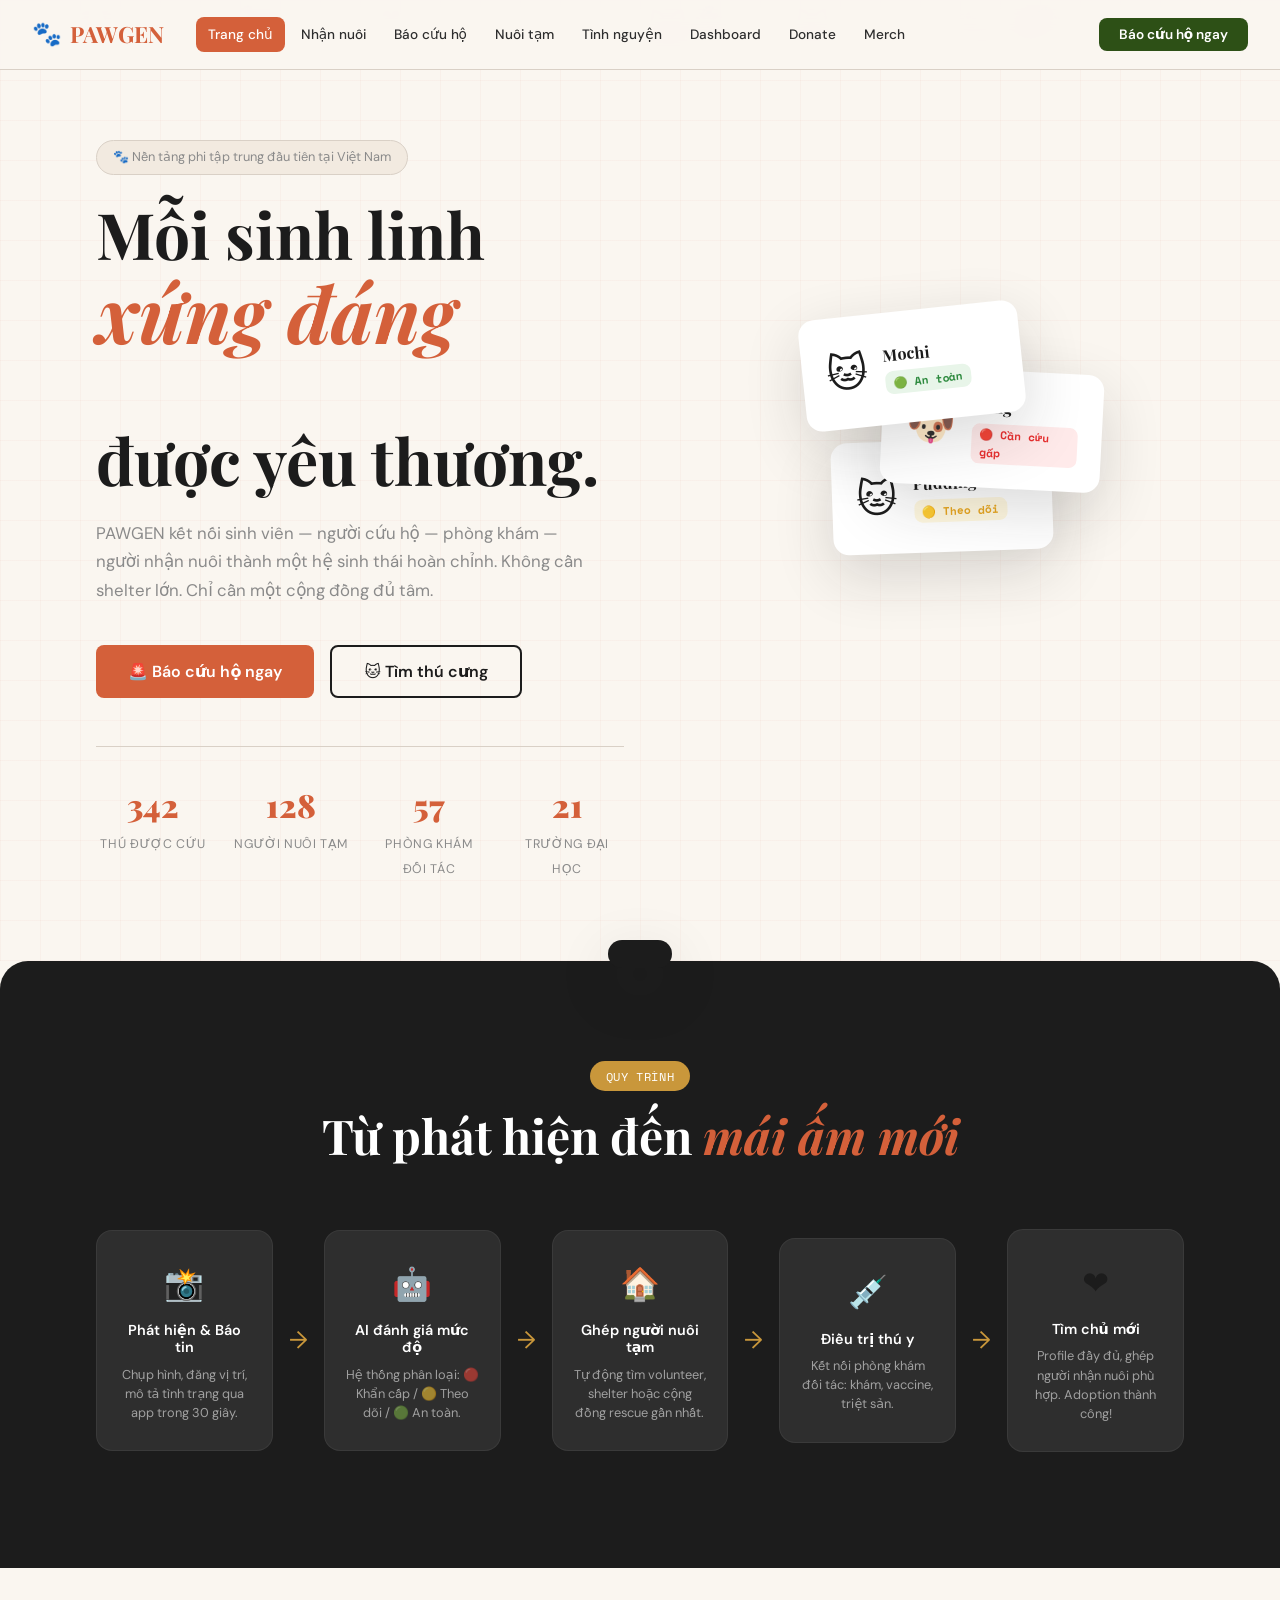
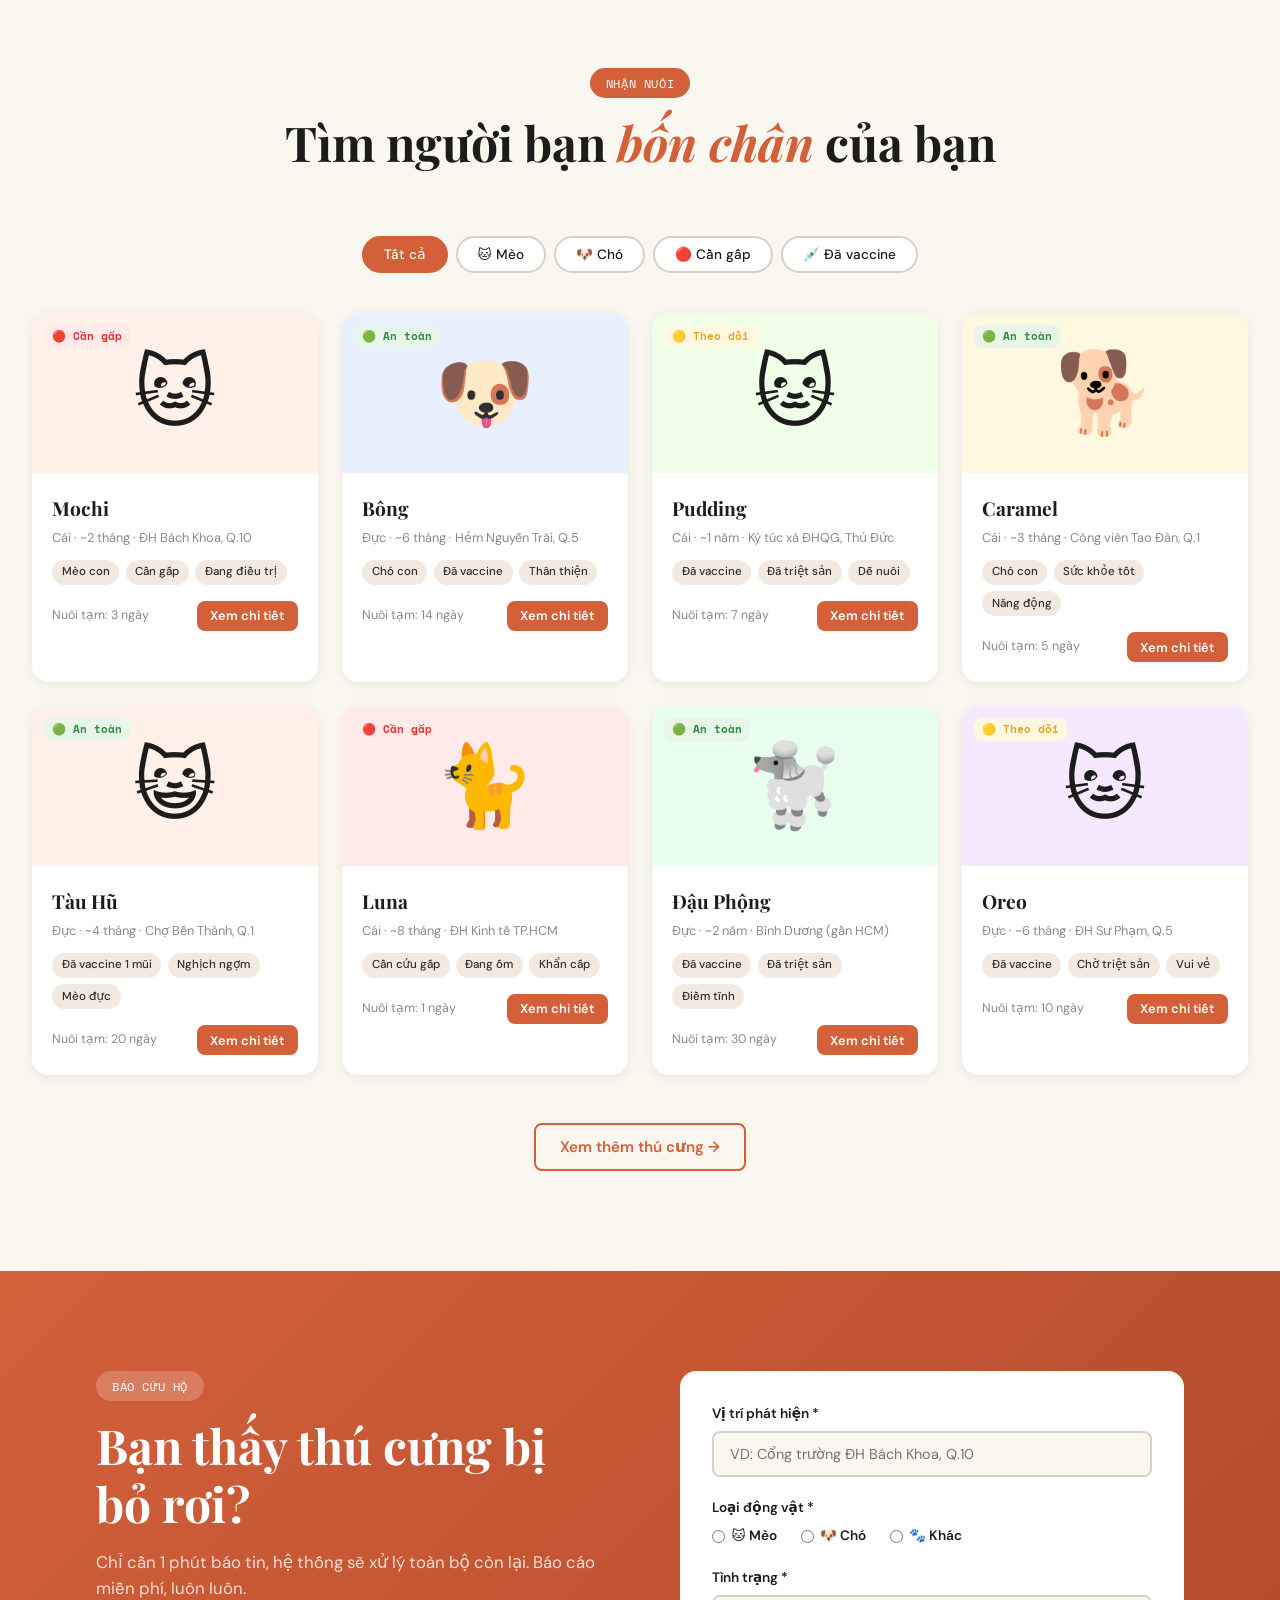
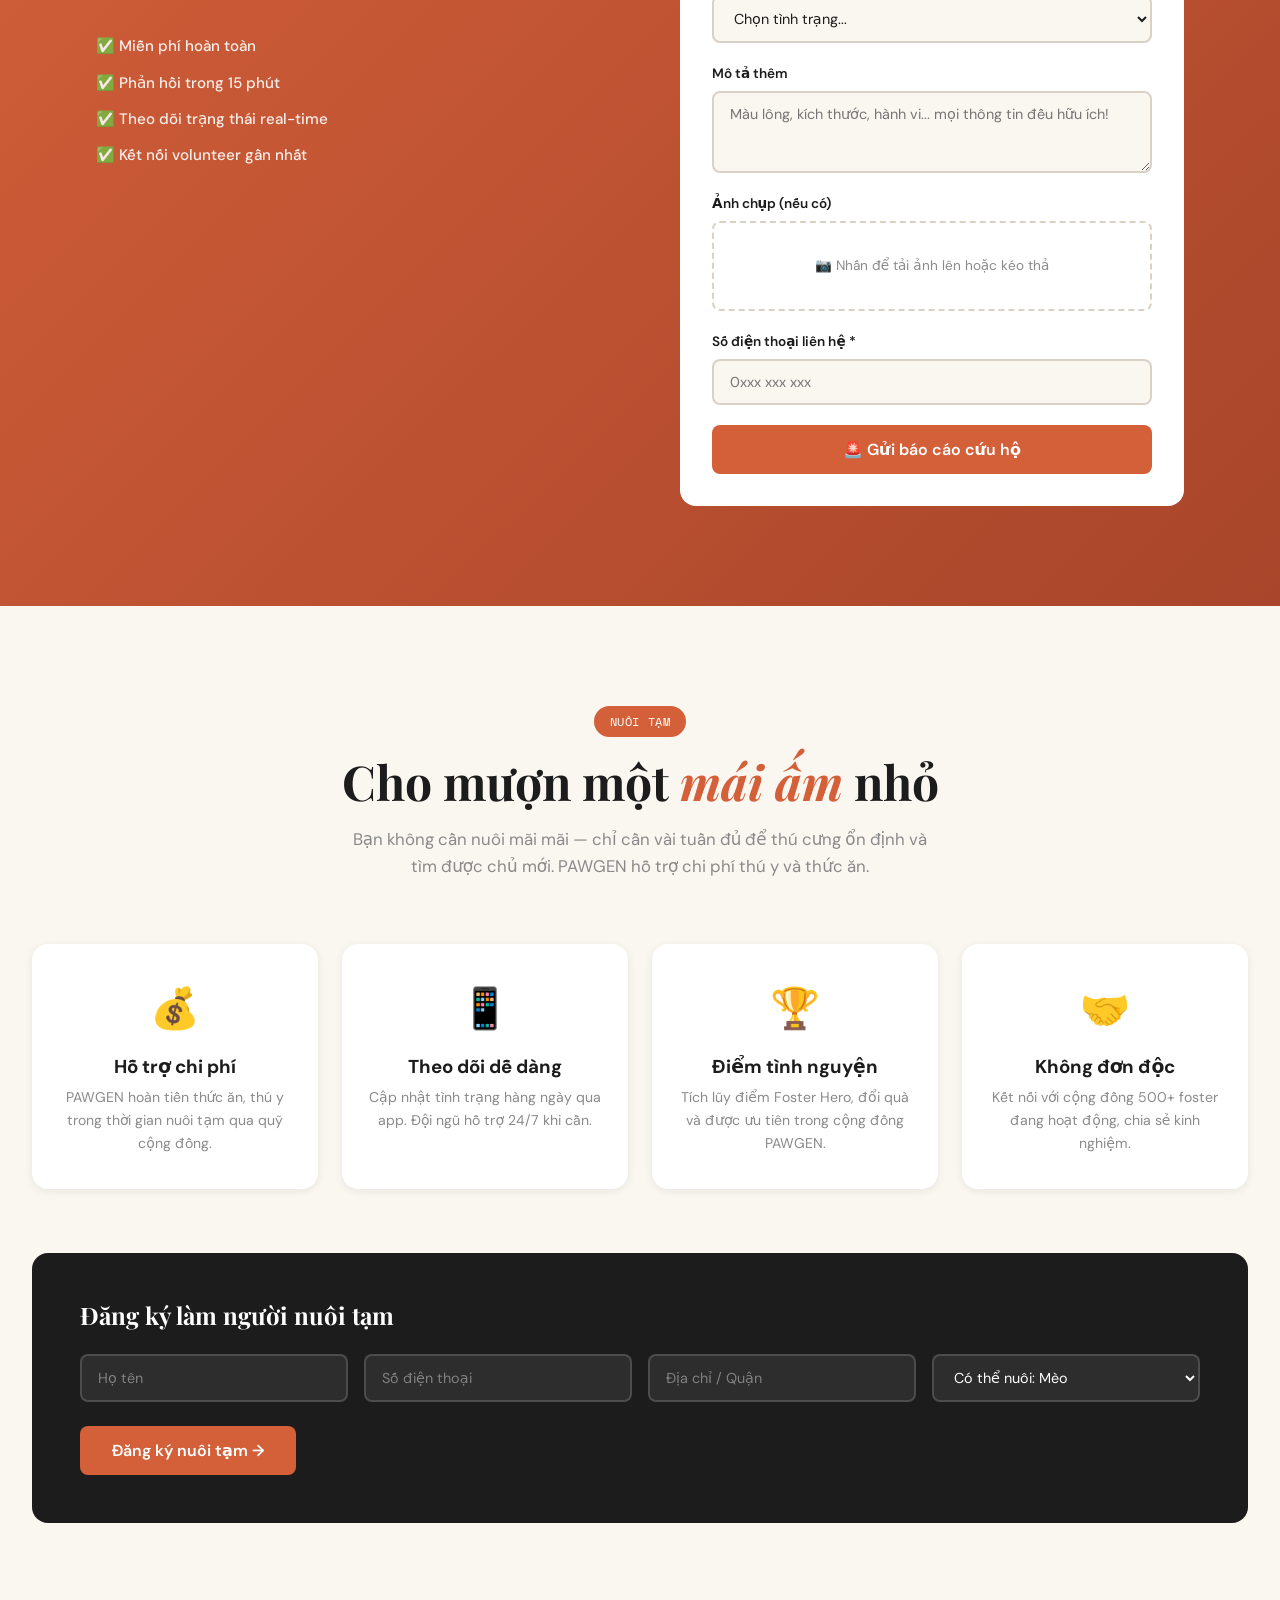
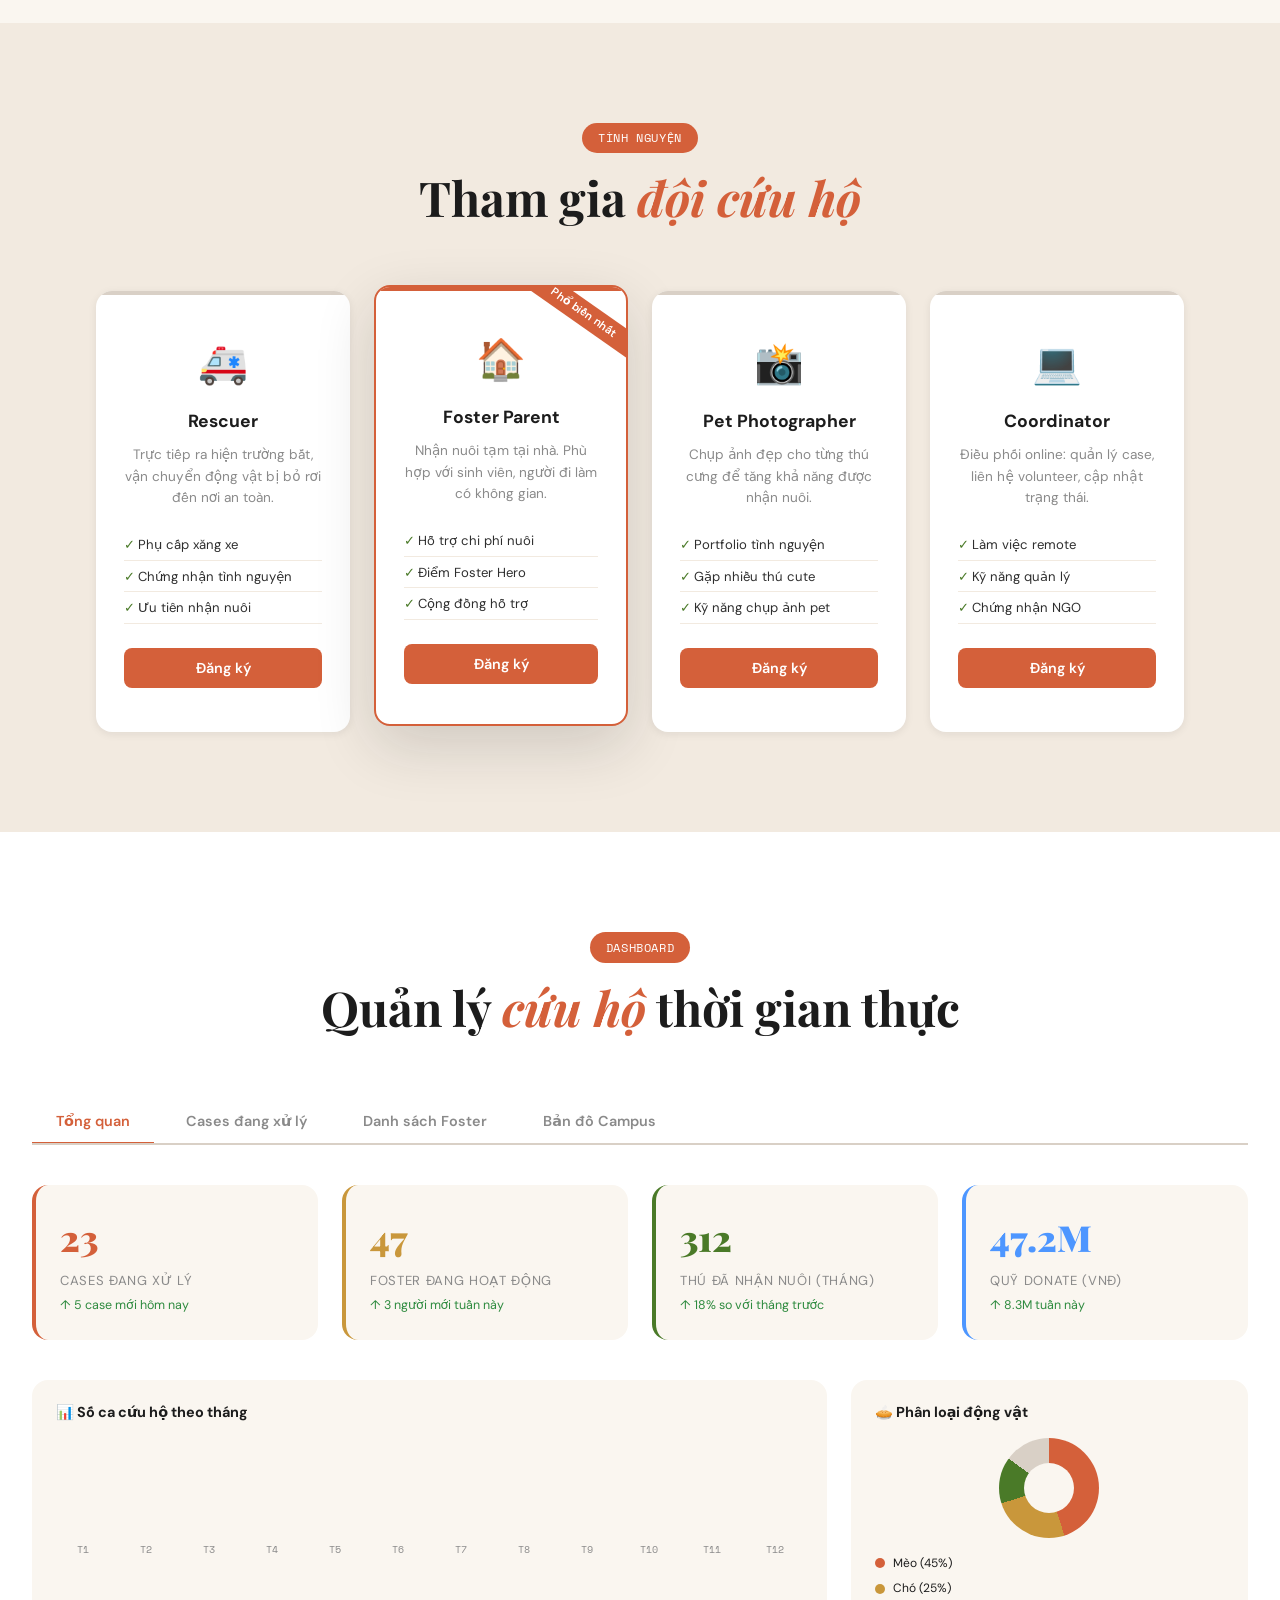
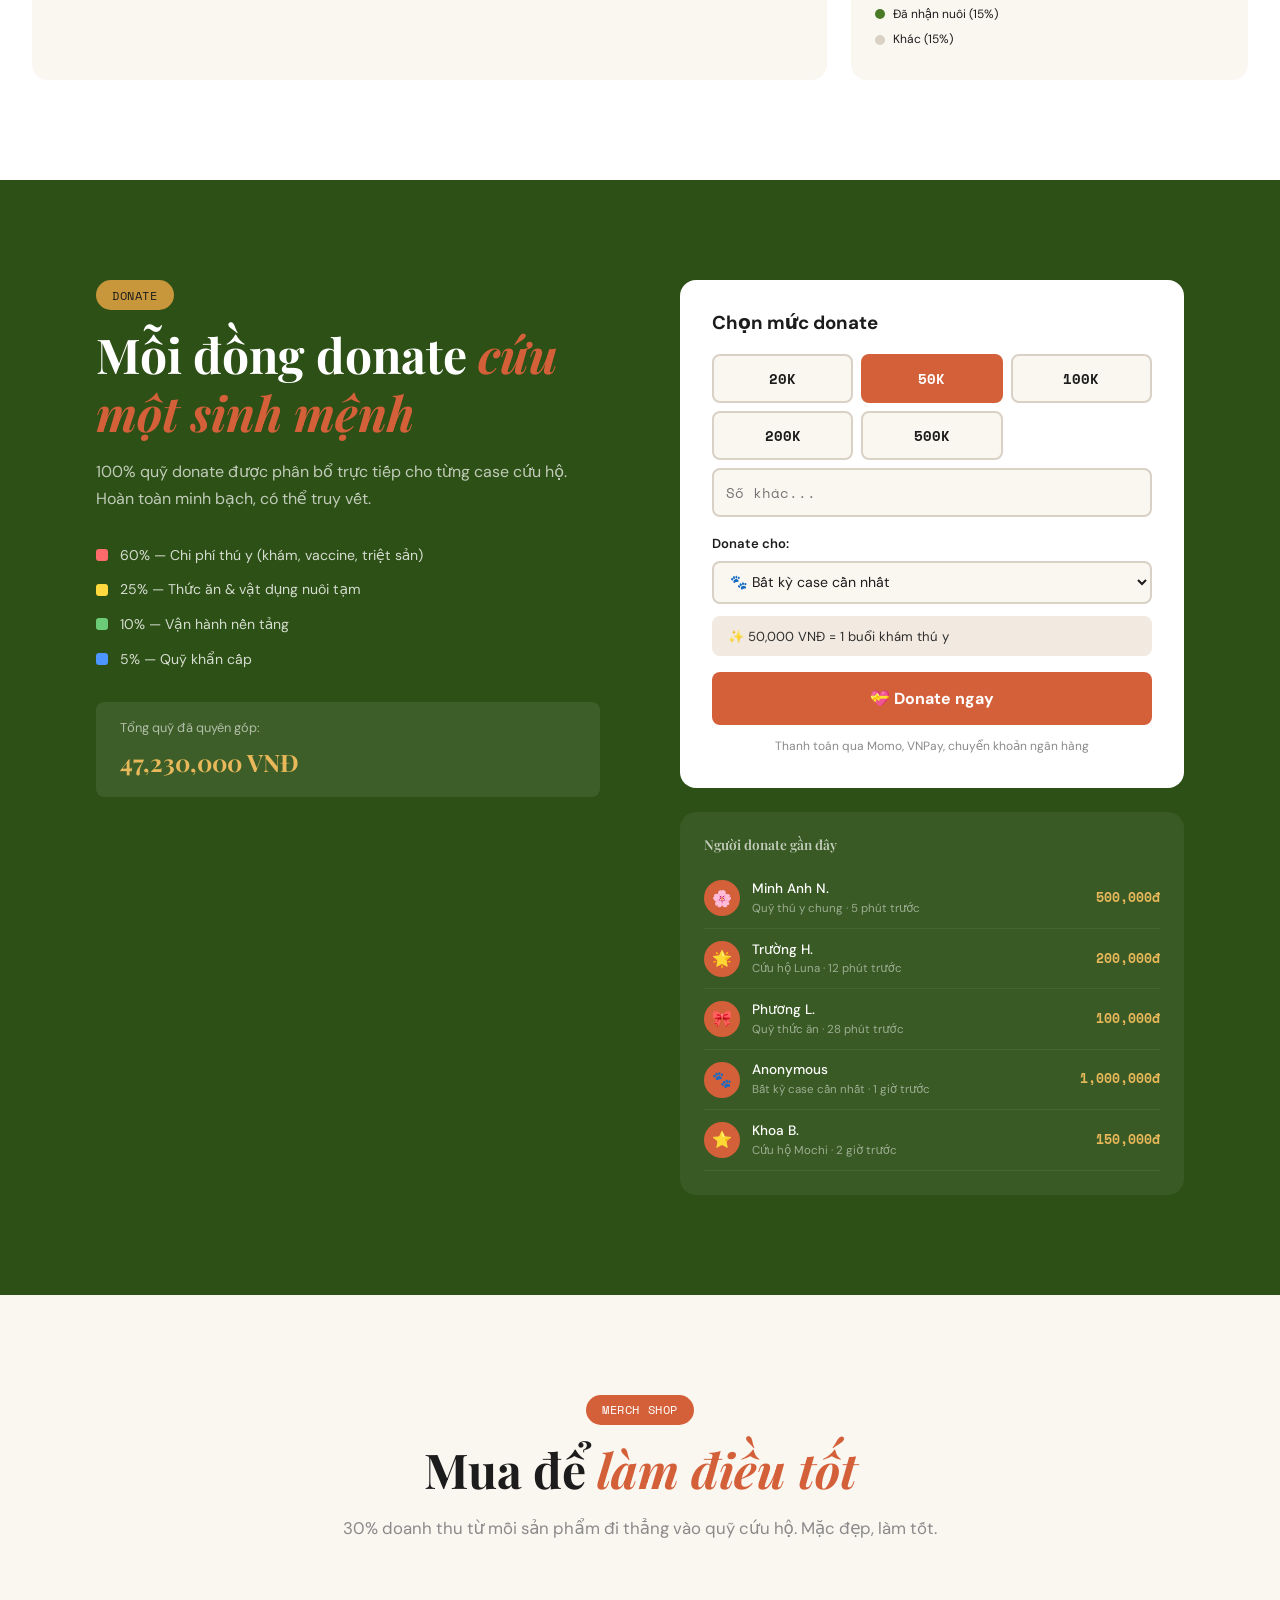
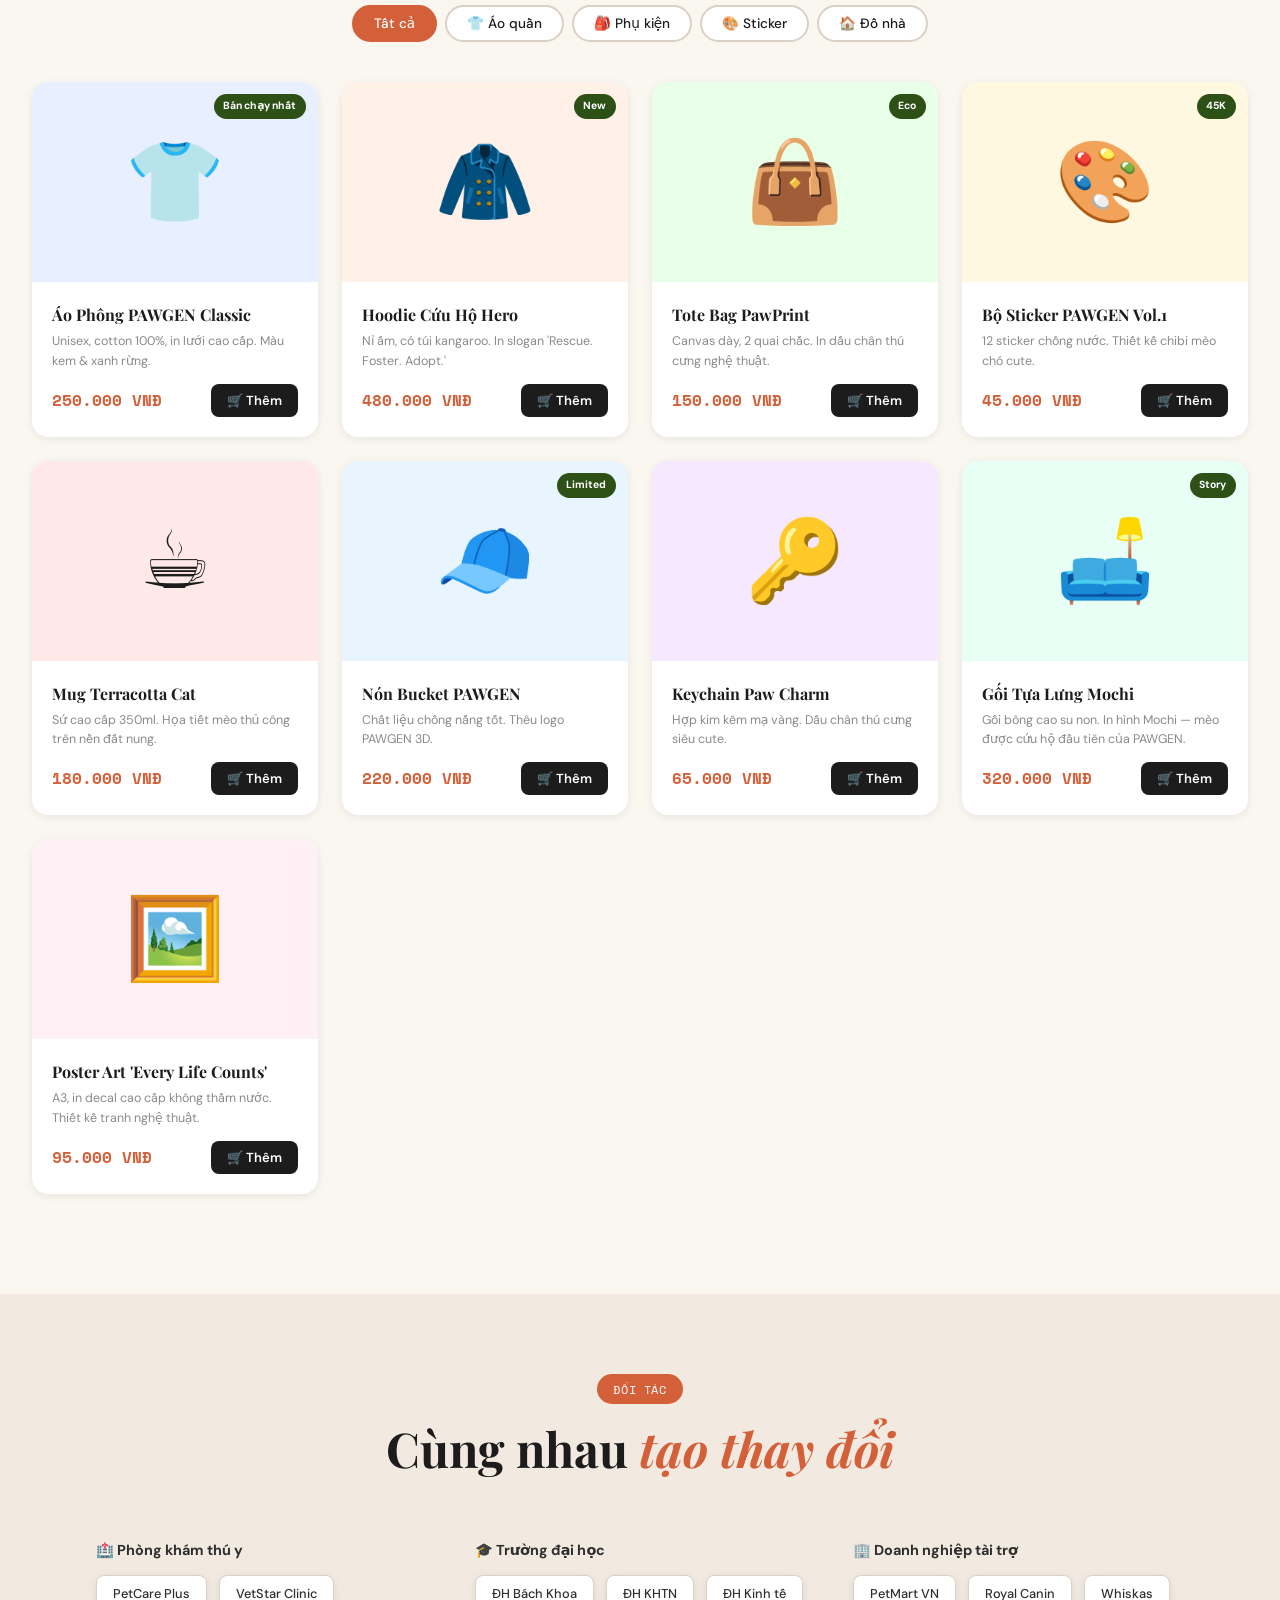
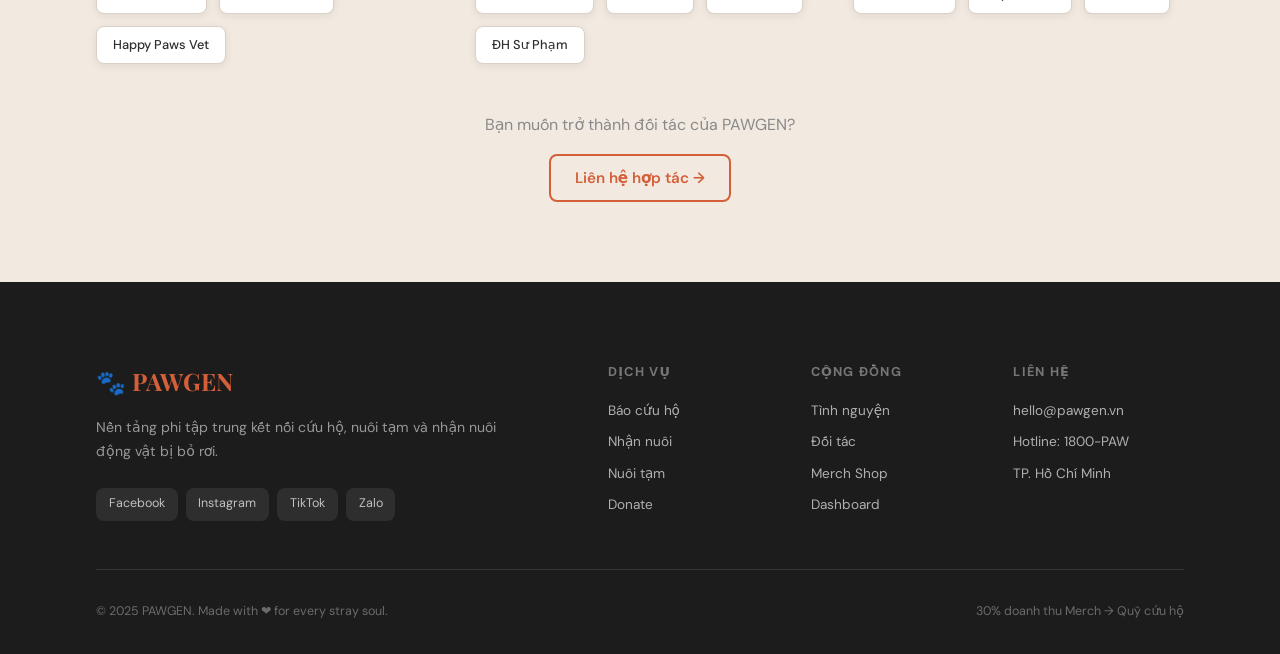
==== commit 21685227: "Add files via upload" ====
--- a/index.html
+++ b/index.html
@@ -3,7 +3,7 @@
 <head>
   <meta charset="UTF-8" />
   <meta name="viewport" content="width=device-width, initial-scale=1.0"/>
-  <title>PAWCONNECT — Kết nối trái tim, cứu sống sinh linh</title>
+  <title>PAWGEN — Kết nối trái tim, cứu sống sinh linh</title>
   <link rel="stylesheet" href="style.css" />
   <link rel="preconnect" href="https://fonts.googleapis.com">
   <link rel="preconnect" href="https://fonts.gstatic.com" crossorigin>
@@ -15,7 +15,7 @@
   <nav id="navbar">
     <div class="nav-logo">
       <span class="paw-icon">🐾</span>
-      <span class="logo-text">PAWCONNECT</span>
+      <span class="logo-text">PAWGEN</span>
     </div>
     <div class="nav-links">
       <a href="#hero" class="nav-link active" data-section="hero">Trang chủ</a>
@@ -23,14 +23,11 @@
       <a href="#rescue" class="nav-link" data-section="rescue">Báo cứu hộ</a>
       <a href="#foster" class="nav-link" data-section="foster">Nuôi tạm</a>
       <a href="#volunteer" class="nav-link" data-section="volunteer">Tình nguyện</a>
-      <a href="#qr-profile" class="nav-link" data-section="qr-profile">QR Pet</a>
-      <a href="#pet-therapy" class="nav-link" data-section="pet-therapy">Pet Therapy</a>
       <a href="#dashboard" class="nav-link" data-section="dashboard">Dashboard</a>
       <a href="#donate" class="nav-link" data-section="donate">Donate</a>
       <a href="#merch" class="nav-link" data-section="merch">Merch</a>
-      <a href="login.html" class="nav-link" style="background: var(--terracotta); color: white;">🔐 Đăng nhập</a>
-    </div>
-    <button class="nav-cta" onclick="scrollToSection('rescue')">🚨 Báo cứu hộ ngay</button>
+    </div>
+    <button class="nav-cta" onclick="scrollToSection('rescue')">Báo cứu hộ ngay</button>
     <button class="hamburger" id="hamburger" aria-label="Menu">☰</button>
   </nav>
 
@@ -42,12 +39,9 @@
     <a href="#rescue" class="mobile-link" onclick="closeMobileMenu()">Báo cứu hộ</a>
     <a href="#foster" class="mobile-link" onclick="closeMobileMenu()">Nuôi tạm</a>
     <a href="#volunteer" class="mobile-link" onclick="closeMobileMenu()">Tình nguyện</a>
-    <a href="#qr-profile" class="mobile-link" onclick="closeMobileMenu()">QR Pet</a>
-    <a href="#pet-therapy" class="mobile-link" onclick="closeMobileMenu()">Pet Therapy</a>
     <a href="#dashboard" class="mobile-link" onclick="closeMobileMenu()">Dashboard</a>
     <a href="#donate" class="mobile-link" onclick="closeMobileMenu()">Donate</a>
     <a href="#merch" class="mobile-link" onclick="closeMobileMenu()">Merch</a>
-    <a href="login.html" class="mobile-link" onclick="closeMobileMenu()">🔐 Đăng nhập</a>
   </div>
 
   <!-- ===== HERO ===== -->
@@ -55,13 +49,13 @@
     <div class="hero-bg-grid"></div>
     <div class="floating-paws" id="floatingPaws"></div>
     <div class="hero-content">
-      <div class="hero-badge">🐾 Nền tảng cứu hộ phi tập trung đầu tiên</div>
+      <div class="hero-badge">🐾 Nền tảng phi tập trung đầu tiên tại Việt Nam</div>
       <h1 class="hero-title">
-        Kết nối<br/>
-        <em>trái tim</em><br/>
-        cứu sống sinh linh.
+        Mỗi sinh linh<br/>
+        <em>xứng đáng</em><br/>
+        được yêu thương.
       </h1>
-      <p class="hero-sub">PAWCONNECT kết nối sinh viên — người cứu hộ — phòng khám — người nhận nuôi thành một hệ sinh thái hoàn chỉnh.</p>
+      <p class="hero-sub">PAWGEN kết nối sinh viên — người cứu hộ — phòng khám — người nhận nuôi thành một hệ sinh thái hoàn chỉnh. Không cần shelter lớn. Chỉ cần một cộng đồng đủ tâm.</p>
       <div class="hero-actions">
         <button class="btn-primary" onclick="scrollToSection('rescue')">🚨 Báo cứu hộ ngay</button>
         <button class="btn-secondary" onclick="scrollToSection('adopt')">🐱 Tìm thú cưng</button>
@@ -177,54 +171,8 @@
     <div class="pets-grid" id="petsGrid">
       <!-- Injected by JS -->
     </div>
-<div class="section-cta">
-  <button class="btn-outline" onclick="showMorePets()">Xem thêm thú cưng →</button>
-  <button class="btn-outline" onclick="refreshAllData()" style="margin-left: 0.5rem;">🔄 Làm mới dữ liệu</button>
-</div>
-  </section>
-
-  <!-- ===== QR PET PROFILE (THÊM MỚI) ===== -->
-  <section id="qr-profile" class="section qr-section">
-    <div class="section-header">
-      <div class="section-badge">QR Pet Profile</div>
-      <h2 class="section-title">Mỗi bé <em>một câu chuyện</em></h2>
-      <p class="section-sub">Quét mã QR để xem hành trình cứu hộ, tình trạng sức khỏe và câu chuyện của từng bé</p>
-    </div>
-    <div class="qr-grid" id="qrGrid">
-      <!-- Injected by JS -->
-    </div>
-  </section>
-
-  <!-- ===== PET THERAPY (THÊM MỚI) ===== -->
-  <section id="pet-therapy" class="section therapy-section">
-    <div class="section-header">
-      <div class="section-badge">Pet Therapy</div>
-      <h2 class="section-title">Thư giãn cùng <em>thú cưng</em> mùa thi</h2>
-      <p class="section-sub">Giảm stress, tăng năng lượng tích cực với những buổi gặp gỡ thú cưng đáng yêu</p>
-    </div>
-    <div class="therapy-grid">
-      <div class="therapy-card">
-        <div class="therapy-icon">🐱☕</div>
-        <h3>Coffee & Cats</h3>
-        <p>Thư giãn cùng mèo, uống cà phê, chụp ảnh check-in</p>
-        <div class="therapy-price">50,000 VNĐ / buổi</div>
-        <button class="btn-primary" onclick="bookEvent('coffee-cats')">Đặt vé ngay</button>
-      </div>
-      <div class="therapy-card featured">
-        <div class="therapy-badge">🔥 Hot nhất</div>
-        <div class="therapy-icon">🐶🎾</div>
-        <h3>Puppy Therapy</h3>
-        <p>Chơi đùa với chó con, giảm stress cực kỳ hiệu quả</p>
-        <div class="therapy-price">80,000 VNĐ / buổi</div>
-        <button class="btn-primary" onclick="bookEvent('puppy-therapy')">Đặt vé ngay</button>
-      </div>
-      <div class="therapy-card">
-        <div class="therapy-icon">🧘🐈</div>
-        <h3>Yoga with Cats</h3>
-        <p>Tập yoga cùng mèo, trải nghiệm độc đáo chưa từng có</p>
-        <div class="therapy-price">120,000 VNĐ / buổi</div>
-        <button class="btn-primary" onclick="bookEvent('yoga-cats')">Đặt vé ngay</button>
-      </div>
+    <div class="section-cta">
+      <button class="btn-outline" onclick="showMorePets()">Xem thêm thú cưng →</button>
     </div>
   </section>
 
@@ -241,13 +189,12 @@
           <div class="rescue-feat">✅ Theo dõi trạng thái real-time</div>
           <div class="rescue-feat">✅ Kết nối volunteer gần nhất</div>
         </div>
-        <button class="btn-outline" onclick="window.location.href='rescue-map.html'" style="margin-top:1rem">🗺️ Xem bản đồ cứu hộ →</button>
       </div>
       <div class="rescue-right">
         <form class="rescue-form" id="rescueForm">
           <div class="form-group">
             <label>Vị trí phát hiện *</label>
-            <input type="text" id="rescueLocation" placeholder="VD: Cổng trường ĐH Bách Khoa, Q.10" required />
+            <input type="text" placeholder="VD: Cổng trường ĐH Bách Khoa, Q.10" required />
           </div>
           <div class="form-group">
             <label>Loại động vật *</label>
@@ -259,7 +206,7 @@
           </div>
           <div class="form-group">
             <label>Tình trạng *</label>
-            <select id="rescueCondition" required>
+            <select required>
               <option value="">Chọn tình trạng...</option>
               <option>🔴 Bị thương nặng, cần cứu ngay</option>
               <option>🟡 Có vẻ ốm, cần theo dõi</option>
@@ -269,7 +216,7 @@
           </div>
           <div class="form-group">
             <label>Mô tả thêm</label>
-            <textarea id="rescueDesc" placeholder="Màu lông, kích thước, hành vi... mọi thông tin đều hữu ích!" rows="3"></textarea>
+            <textarea placeholder="Màu lông, kích thước, hành vi... mọi thông tin đều hữu ích!" rows="3"></textarea>
           </div>
           <div class="form-group">
             <label>Ảnh chụp (nếu có)</label>
@@ -280,7 +227,7 @@
           </div>
           <div class="form-group">
             <label>Số điện thoại liên hệ *</label>
-            <input type="tel" id="rescuePhone" placeholder="0xxx xxx xxx" required />
+            <input type="tel" placeholder="0xxx xxx xxx" required />
           </div>
           <button type="submit" class="btn-primary w-full">🚨 Gửi báo cáo cứu hộ</button>
         </form>
@@ -293,13 +240,13 @@
     <div class="section-header">
       <div class="section-badge">Nuôi tạm</div>
       <h2 class="section-title">Cho mượn một <em>mái ấm</em> nhỏ</h2>
-      <p class="section-sub">Bạn không cần nuôi mãi mãi — chỉ cần vài tuần đủ để thú cưng ổn định và tìm được chủ mới. PAWCONNECT hỗ trợ chi phí thú y và thức ăn.</p>
+      <p class="section-sub">Bạn không cần nuôi mãi mãi — chỉ cần vài tuần đủ để thú cưng ổn định và tìm được chủ mới. PAWGEN hỗ trợ chi phí thú y và thức ăn.</p>
     </div>
     <div class="foster-grid">
       <div class="foster-card">
         <div class="foster-icon">💰</div>
         <h3>Hỗ trợ chi phí</h3>
-        <p>PAWCONNECT hoàn tiền thức ăn, thú y trong thời gian nuôi tạm qua quỹ cộng đồng.</p>
+        <p>PAWGEN hoàn tiền thức ăn, thú y trong thời gian nuôi tạm qua quỹ cộng đồng.</p>
       </div>
       <div class="foster-card">
         <div class="foster-icon">📱</div>
@@ -309,7 +256,7 @@
       <div class="foster-card">
         <div class="foster-icon">🏆</div>
         <h3>Điểm tình nguyện</h3>
-        <p>Tích lũy điểm Foster Hero, đổi quà và được ưu tiên trong cộng đồng.</p>
+        <p>Tích lũy điểm Foster Hero, đổi quà và được ưu tiên trong cộng đồng PAWGEN.</p>
       </div>
       <div class="foster-card">
         <div class="foster-icon">🤝</div>
@@ -321,10 +268,10 @@
       <form class="foster-signup" id="fosterForm">
         <h3>Đăng ký làm người nuôi tạm</h3>
         <div class="foster-form-row">
-          <input type="text" id="fosterName" placeholder="Họ tên" required />
-          <input type="tel" id="fosterPhone" placeholder="Số điện thoại" required />
-          <input type="text" id="fosterAddress" placeholder="Địa chỉ / Quận" required />
-          <select id="fosterType">
+          <input type="text" placeholder="Họ tên" required />
+          <input type="tel" placeholder="Số điện thoại" required />
+          <input type="text" placeholder="Địa chỉ / Quận" required />
+          <select>
             <option>Có thể nuôi: Mèo</option>
             <option>Có thể nuôi: Chó</option>
             <option>Có thể nuôi: Cả hai</option>
@@ -332,9 +279,6 @@
         </div>
         <button type="submit" class="btn-primary">Đăng ký nuôi tạm →</button>
       </form>
-    </div>
-    <div style="text-align: center; margin-top: 2rem;">
-      <button class="btn-outline" onclick="window.location.href='foster-matching.html'">🐾 Xem danh sách pet cần ghép đôi →</button>
     </div>
   </section>
 
@@ -437,9 +381,8 @@
         </div>
         <div class="donate-total">
           <span class="donate-total-label">Tổng quỹ đã quyên góp:</span>
-          <span class="donate-total-num" id="totalFund">47,230,000 VNĐ</span>
-        </div>
-        <button class="btn-outline" onclick="window.location.href='donation-history.html'" style="margin-top:1rem">📊 Xem lịch sử donate minh bạch →</button>
+          <span class="donate-total-num">47,230,000 VNĐ</span>
+        </div>
       </div>
       <div class="donate-right">
         <div class="donate-card-selector">
@@ -477,26 +420,19 @@
     </div>
   </section>
 
-  <!-- ===== MERCH CAMPUS EDITION ===== -->
+  <!-- ===== MERCH ===== -->
   <section id="merch" class="section merch-section">
     <div class="section-header">
-      <div class="section-badge">Merch Campus Edition</div>
+      <div class="section-badge">Merch Shop</div>
       <h2 class="section-title">Mua để <em>làm điều tốt</em></h2>
-      <p class="section-sub">30% doanh thu từ mỗi sản phẩm đi thẳng vào quỹ cứu hộ. Bộ sưu tập riêng cho từng trường!</p>
-    </div>
-    <div class="campus-filter">
-      <button class="campus-btn active" data-campus="all">🎓 Tất cả trường</button>
-      <button class="campus-btn" data-campus="bachkhoa">🏫 ĐH Bách Khoa</button>
-      <button class="campus-btn" data-campus="kinhte">📈 ĐH Kinh tế</button>
-      <button class="campus-btn" data-campus="supham">📚 ĐH Sư Phạm</button>
-      <button class="campus-btn" data-campus="khhtn">🔬 ĐH KHTN</button>
+      <p class="section-sub">30% doanh thu từ mỗi sản phẩm đi thẳng vào quỹ cứu hộ. Mặc đẹp, làm tốt.</p>
     </div>
     <div class="merch-filter">
       <button class="filter-btn active" data-mfilter="all">Tất cả</button>
       <button class="filter-btn" data-mfilter="apparel">👕 Áo quần</button>
       <button class="filter-btn" data-mfilter="accessory">🎒 Phụ kiện</button>
       <button class="filter-btn" data-mfilter="sticker">🎨 Sticker</button>
-      <button class="filter-btn" data-mfilter="blindbox">📦 Blindbox</button>
+      <button class="filter-btn" data-mfilter="homeware">🏠 Đồ nhà</button>
     </div>
     <div class="merch-grid" id="merchGrid">
       <!-- Injected by JS -->
@@ -541,7 +477,7 @@
       </div>
     </div>
     <div class="become-partner">
-      <p>Bạn muốn trở thành đối tác của PAWCONNECT?</p>
+      <p>Bạn muốn trở thành đối tác của PAWGEN?</p>
       <button class="btn-outline" onclick="openPartnerModal()">Liên hệ hợp tác →</button>
     </div>
   </section>
@@ -550,7 +486,7 @@
   <footer class="footer">
     <div class="footer-inner">
       <div class="footer-brand">
-        <div class="footer-logo">🐾 PAWCONNECT</div>
+        <div class="footer-logo">🐾 PAWGEN</div>
         <p>Nền tảng phi tập trung kết nối cứu hộ, nuôi tạm và nhận nuôi động vật bị bỏ rơi.</p>
         <div class="footer-socials">
           <a href="#" class="social-btn">Facebook</a>
@@ -576,14 +512,14 @@
         </div>
         <div class="footer-col">
           <h5>Liên hệ</h5>
-          <a href="#">hello@pawconnect.vn</a>
+          <a href="#">hello@pawgen.vn</a>
           <a href="#">Hotline: 1800-PAW</a>
           <a href="#">TP. Hồ Chí Minh</a>
         </div>
       </div>
     </div>
     <div class="footer-bottom">
-      <span>© 2025 PAWCONNECT. Made with ❤️ for every stray soul.</span>
+      <span>© 2025 PAWGEN. Made with ❤️ for every stray soul.</span>
       <span>30% doanh thu Merch → Quỹ cứu hộ</span>
     </div>
   </footer>
@@ -595,16 +531,16 @@
       <button class="modal-close" onclick="closeModal('volunteerModal')">✕</button>
       <h3>Đăng ký tình nguyện: <span id="volunteerRole"></span></h3>
       <form id="volunteerForm">
-        <div class="form-group"><label>Họ tên *</label><input type="text" id="volName" required/></div>
-        <div class="form-group"><label>Email *</label><input type="email" id="volEmail" required/></div>
-        <div class="form-group"><label>Số điện thoại *</label><input type="tel" id="volPhone" required/></div>
-        <div class="form-group"><label>Trường / Nơi làm việc</label><input type="text" id="VolSchool"/></div>
+        <div class="form-group"><label>Họ tên *</label><input type="text" required/></div>
+        <div class="form-group"><label>Email *</label><input type="email" required/></div>
+        <div class="form-group"><label>Số điện thoại *</label><input type="tel" required/></div>
+        <div class="form-group"><label>Trường / Nơi làm việc</label><input type="text"/></div>
         <div class="form-group"><label>Thời gian có thể</label>
           <div class="checkbox-group">
-            <label><input type="checkbox" value="morning" /> Buổi sáng</label>
-            <label><input type="checkbox" value="afternoon" /> Buổi chiều</label>
-            <label><input type="checkbox" value="evening" /> Buổi tối</label>
-            <label><input type="checkbox" value="weekend" /> Cuối tuần</label>
+            <label><input type="checkbox" /> Buổi sáng</label>
+            <label><input type="checkbox" /> Buổi chiều</label>
+            <label><input type="checkbox" /> Buổi tối</label>
+            <label><input type="checkbox" /> Cuối tuần</label>
           </div>
         </div>
         <button type="submit" class="btn-primary w-full">Gửi đơn đăng ký</button>
--- a/style.css
+++ b/style.css
@@ -1472,175 +1472,3 @@
   .footer-bottom { flex-direction: column; gap: 0.5rem; text-align: center; }
   .merch-cart-float { bottom: 1rem; right: 1rem; left: 1rem; justify-content: space-between; }
 }
-/* ========= QR PET PROFILE (THÊM MỚI) ========= */
-.qr-section {
-  background: linear-gradient(135deg, var(--cream) 0%, var(--cream-2) 100%);
-}
-
-.qr-grid {
-  display: grid;
-  grid-template-columns: repeat(auto-fill, minmax(280px, 1fr));
-  gap: 1.5rem;
-}
-
-.qr-card {
-  background: var(--white);
-  border-radius: var(--radius-md);
-  overflow: hidden;
-  box-shadow: var(--shadow-sm);
-  transition: var(--transition);
-}
-
-.qr-card:hover {
-  transform: translateY(-6px);
-  box-shadow: var(--shadow-lg);
-}
-
-.qr-card-header {
-  padding: 1.5rem;
-  text-align: center;
-}
-
-.qr-emoji {
-  font-size: 3rem;
-  display: block;
-}
-
-.qr-name {
-  font-family: var(--font-display);
-  font-size: 1.2rem;
-  margin-top: 0.5rem;
-}
-
-.qr-card-body {
-  padding: 1.25rem;
-  text-align: center;
-}
-
-.qr-image {
-  width: 120px;
-  height: 120px;
-  margin: 0 auto 1rem;
-  display: block;
-}
-
-.qr-info {
-  text-align: left;
-  background: var(--cream);
-  border-radius: var(--radius-sm);
-  padding: 0.75rem;
-  margin-bottom: 1rem;
-  font-size: 0.85rem;
-}
-
-.qr-info p {
-  margin: 0.25rem 0;
-}
-
-/* ========= PET THERAPY (THÊM MỚI) ========= */
-.therapy-section {
-  background: var(--cream-2);
-}
-
-.therapy-grid {
-  display: grid;
-  grid-template-columns: repeat(auto-fill, minmax(280px, 1fr));
-  gap: 2rem;
-}
-
-.therapy-card {
-  background: var(--white);
-  border-radius: var(--radius-md);
-  padding: 2rem 1.5rem;
-  text-align: center;
-  box-shadow: var(--shadow-sm);
-  transition: var(--transition);
-  position: relative;
-}
-
-.therapy-card.featured {
-  border: 2px solid var(--terracotta);
-  transform: translateY(-6px);
-}
-
-.therapy-badge {
-  position: absolute;
-  top: -12px;
-  left: 50%;
-  transform: translateX(-50%);
-  background: var(--terracotta);
-  color: var(--white);
-  padding: 0.25rem 1rem;
-  border-radius: var(--radius-xl);
-  font-size: 0.7rem;
-  font-weight: 700;
-}
-
-.therapy-icon {
-  font-size: 3rem;
-  margin-bottom: 1rem;
-}
-
-.therapy-card h3 {
-  font-family: var(--font-body);
-  font-size: 1.2rem;
-  font-weight: 700;
-  margin-bottom: 0.5rem;
-}
-
-.therapy-card p {
-  color: var(--mid-gray);
-  font-size: 0.85rem;
-  margin-bottom: 1rem;
-}
-
-.therapy-price {
-  font-family: var(--font-mono);
-  font-size: 1.2rem;
-  font-weight: 700;
-  color: var(--terracotta);
-  margin-bottom: 1.25rem;
-}
-
-/* ========= CAMPUS FILTER (THÊM MỚI) ========= */
-.campus-filter {
-  display: flex;
-  gap: 0.5rem;
-  flex-wrap: wrap;
-  justify-content: center;
-  margin-bottom: 1.5rem;
-}
-
-.campus-btn {
-  padding: 0.5rem 1rem;
-  background: var(--white);
-  border: 2px solid var(--light-gray);
-  border-radius: var(--radius-xl);
-  font-family: var(--font-body);
-  font-size: 0.8rem;
-  font-weight: 500;
-  cursor: pointer;
-  transition: var(--transition);
-  color: var(--charcoal);
-}
-
-.campus-btn.active, .campus-btn:hover {
-  background: var(--forest);
-  border-color: var(--forest);
-  color: var(--white);
-}
-
-/* ========= RESPONSIVE CHO QR & THERAPY ========= */
-@media (max-width: 768px) {
-  .qr-grid, .therapy-grid {
-    grid-template-columns: 1fr;
-  }
-  
-  .qr-card-header {
-    padding: 1rem;
-  }
-  
-  .therapy-card {
-    padding: 1.5rem;
-  }
-}
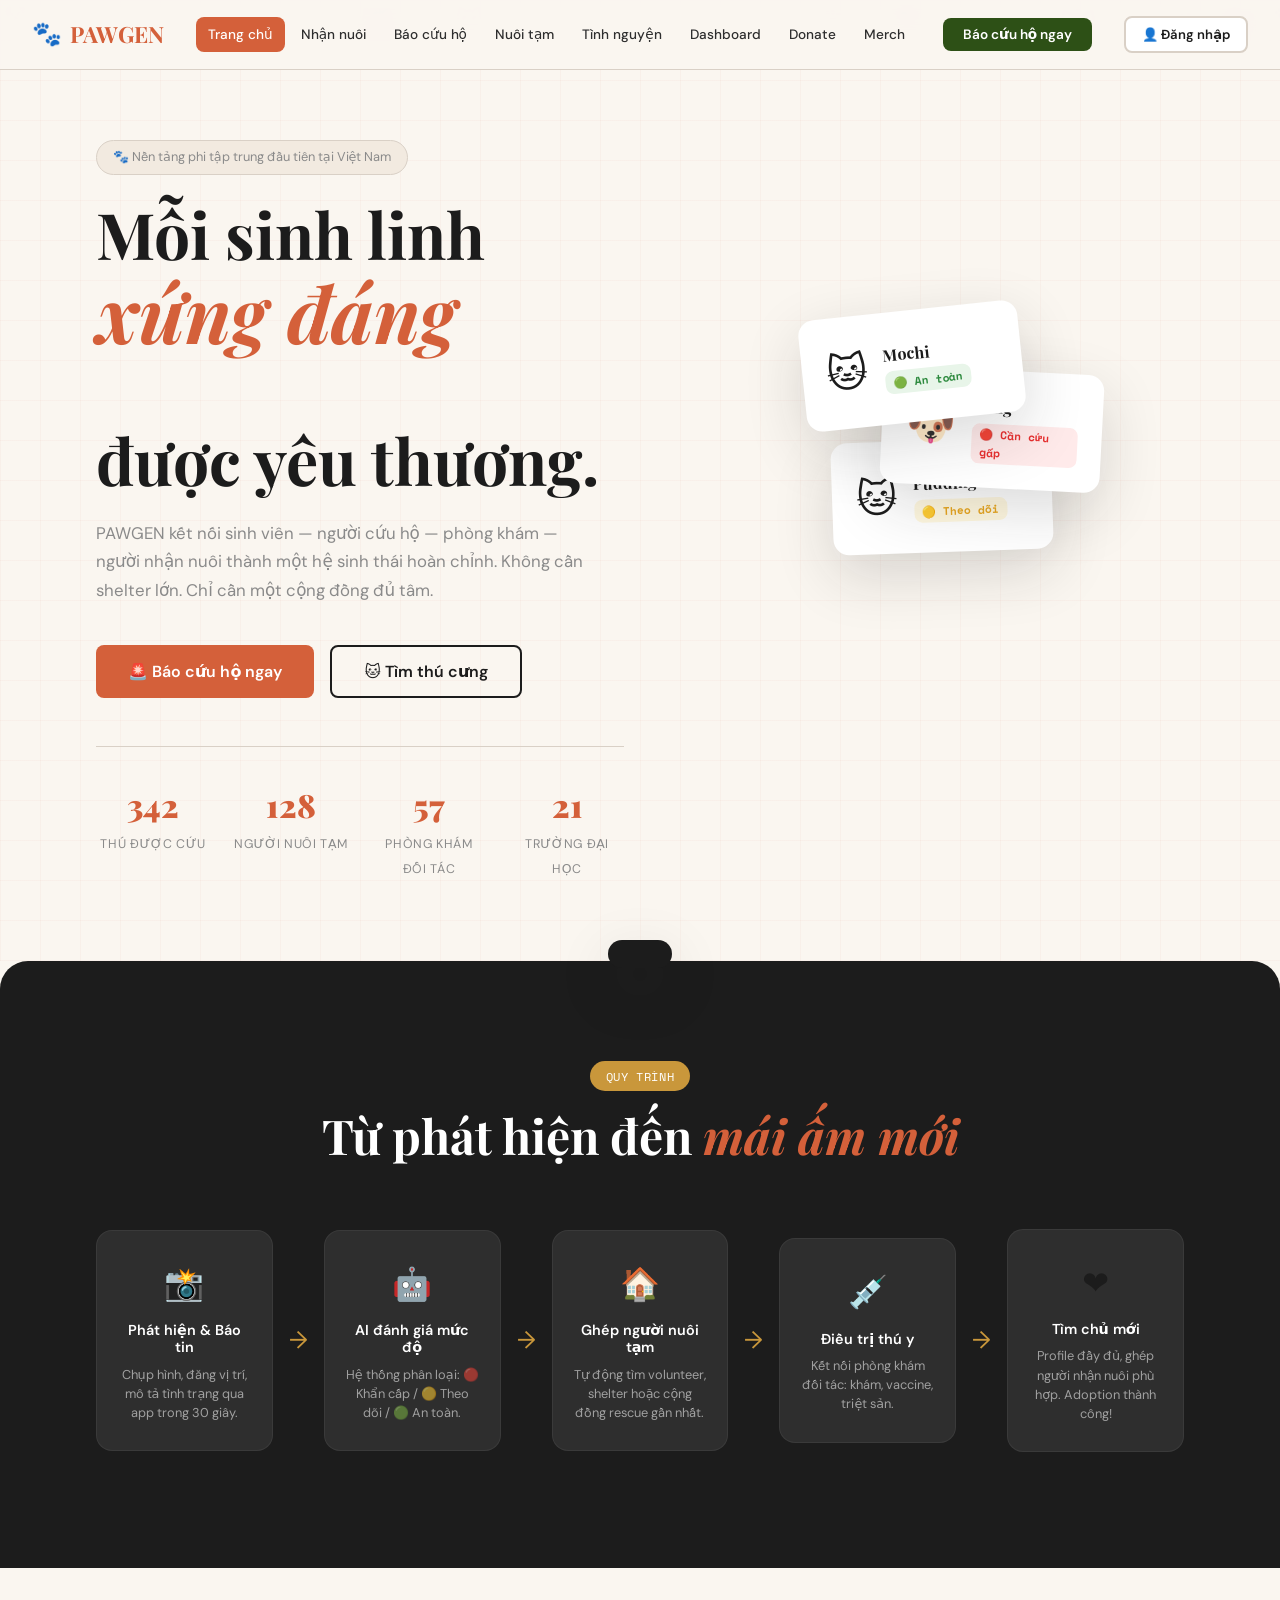
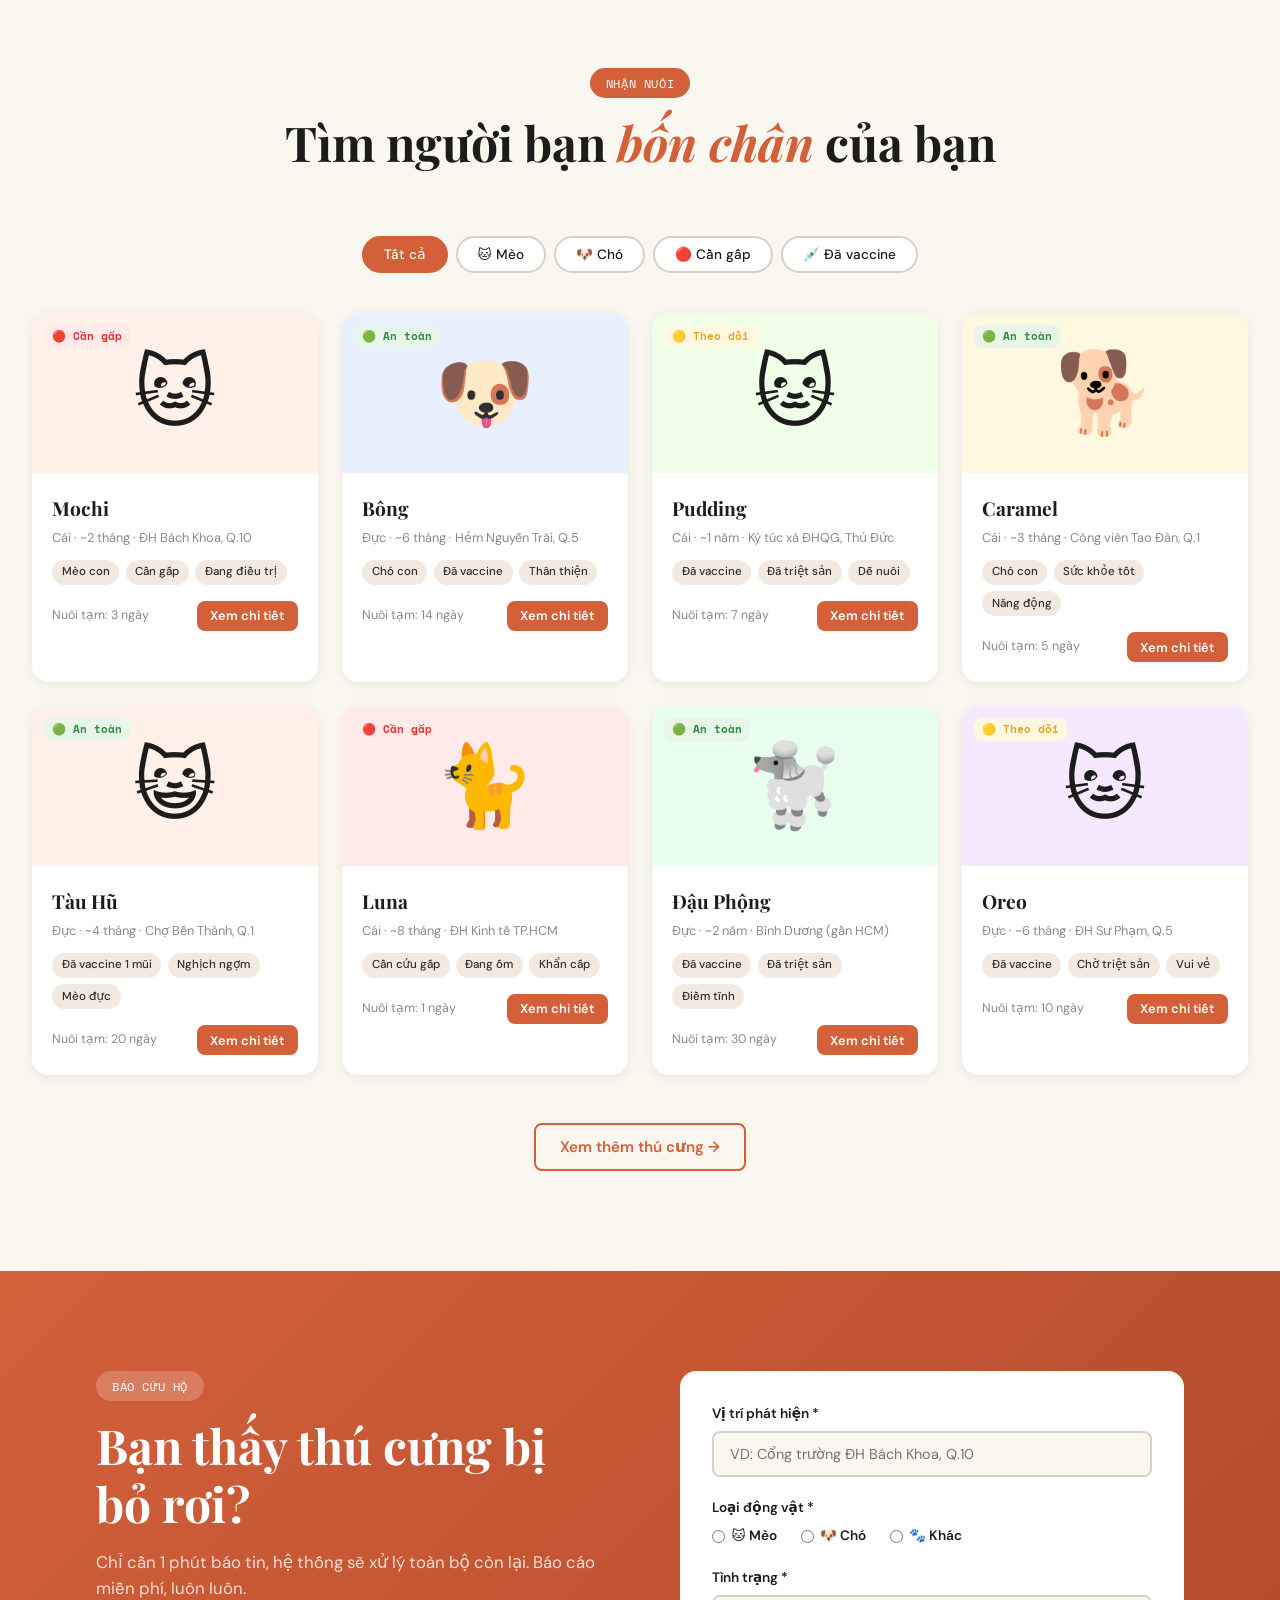
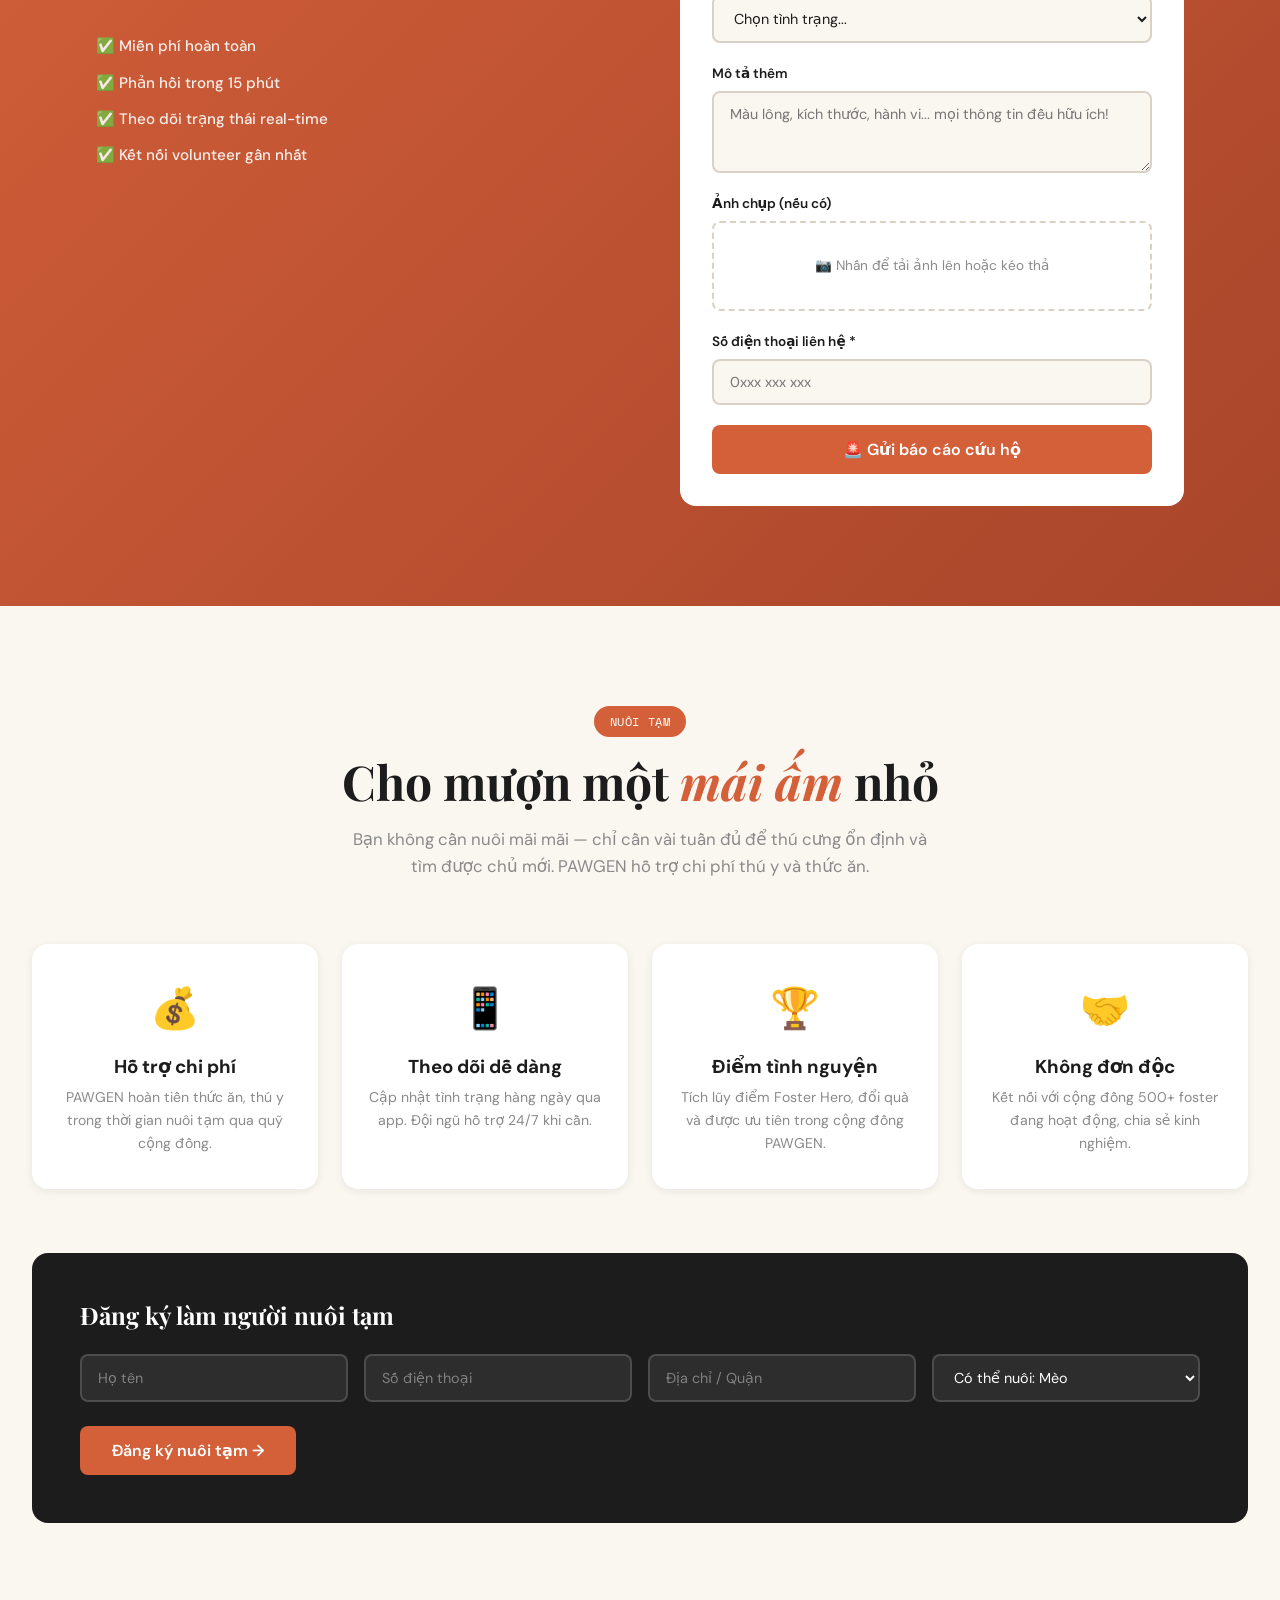
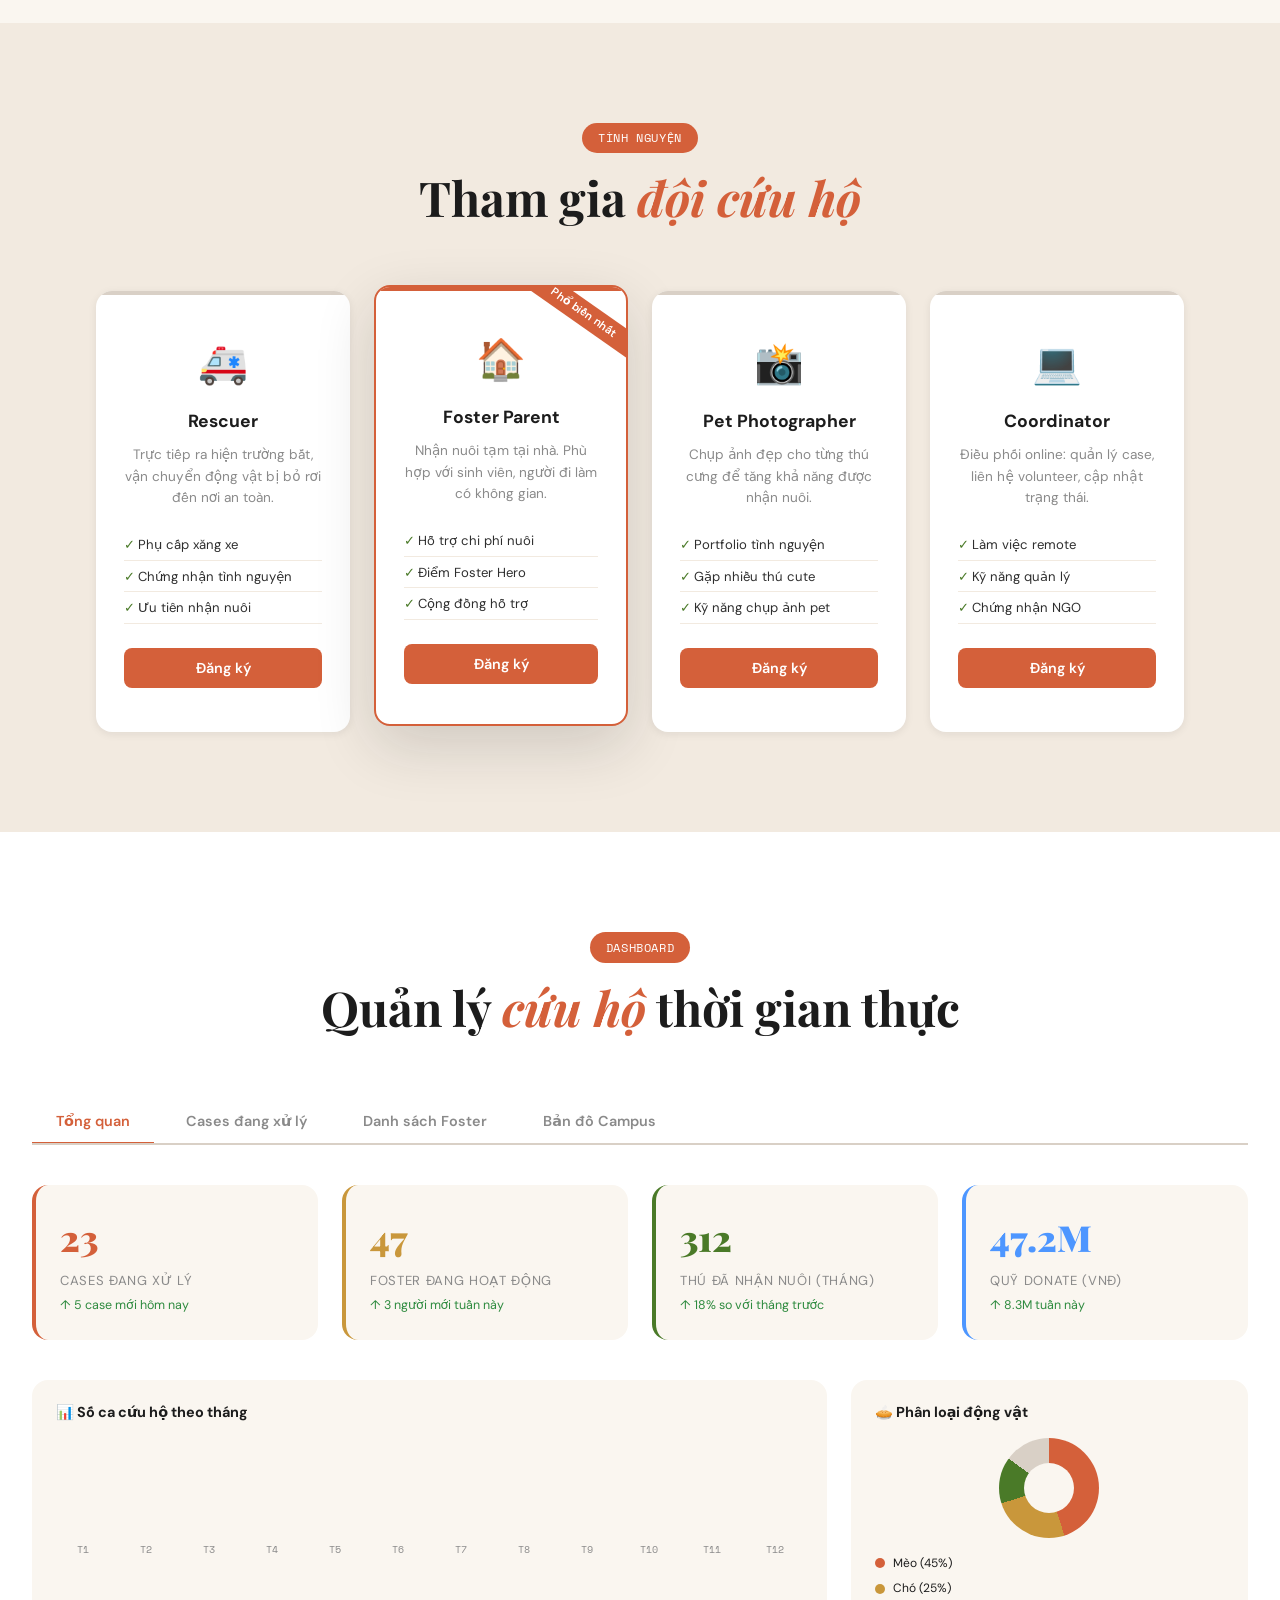
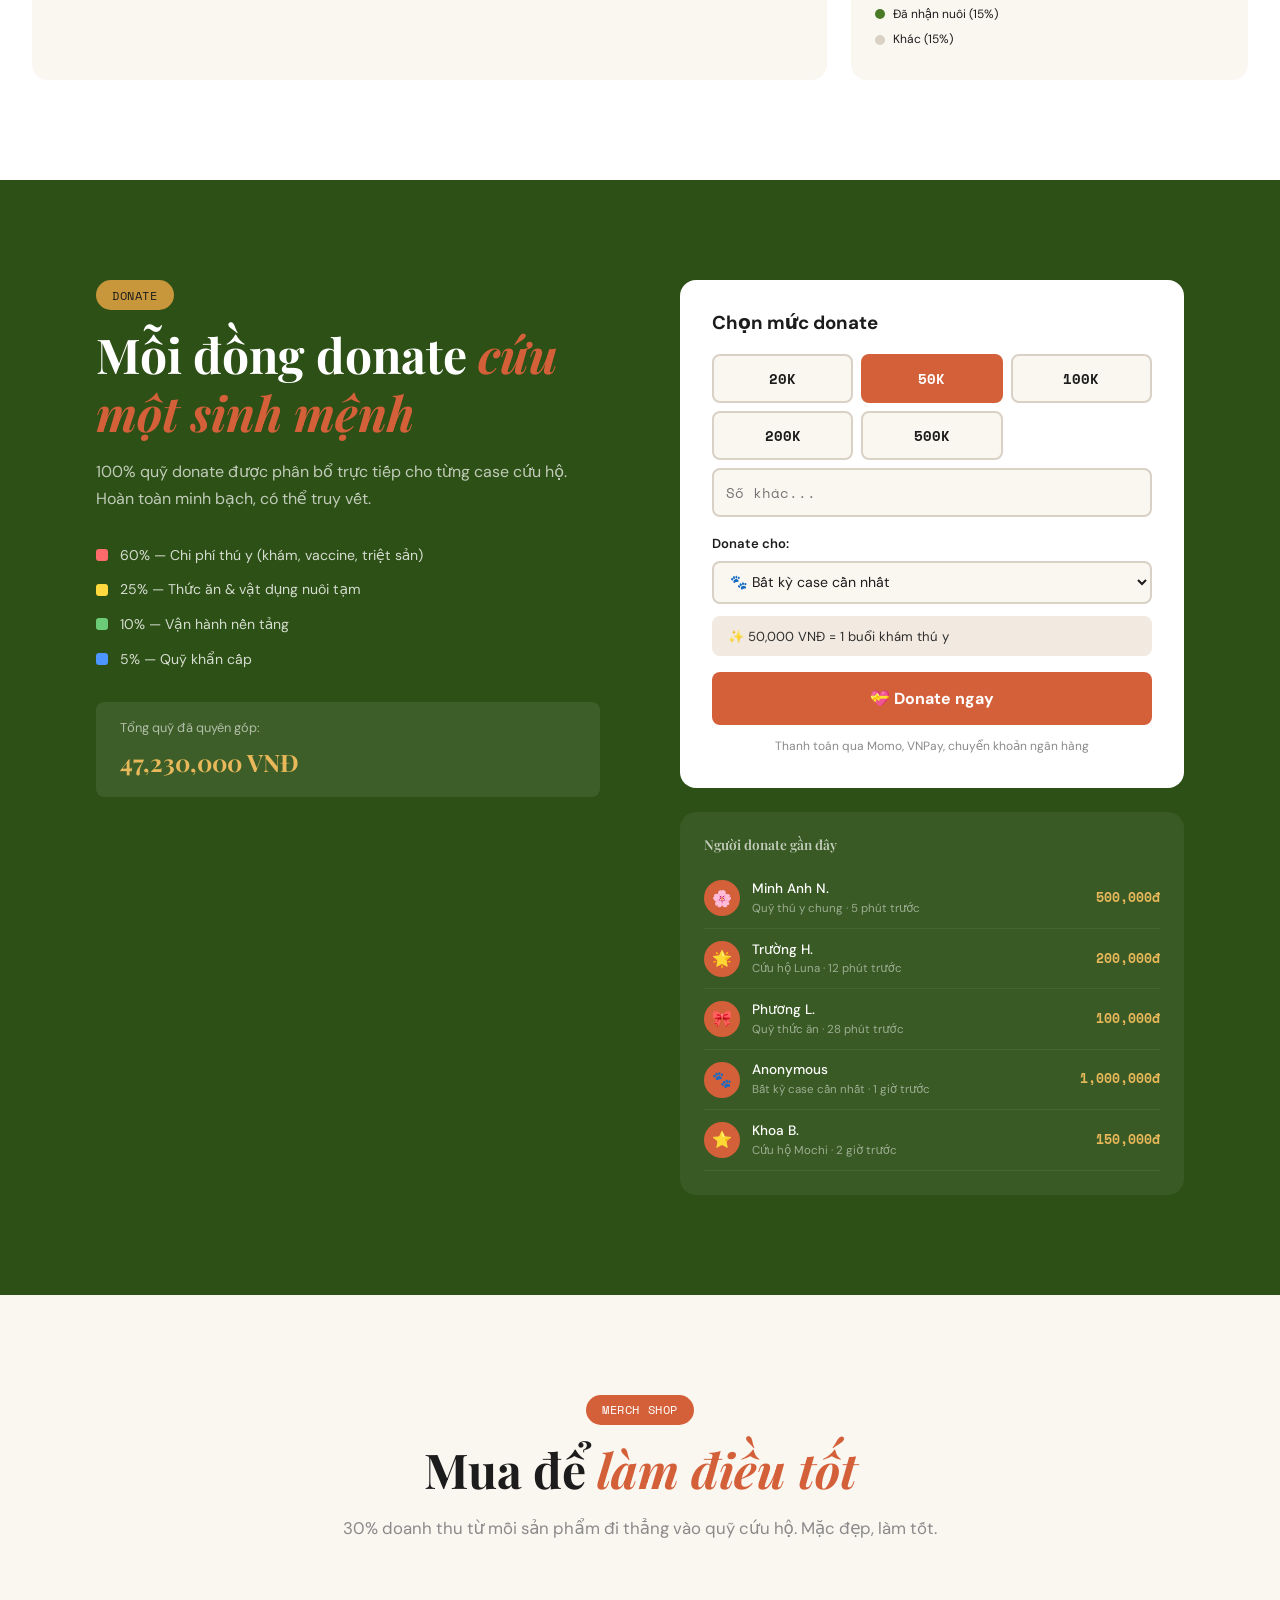
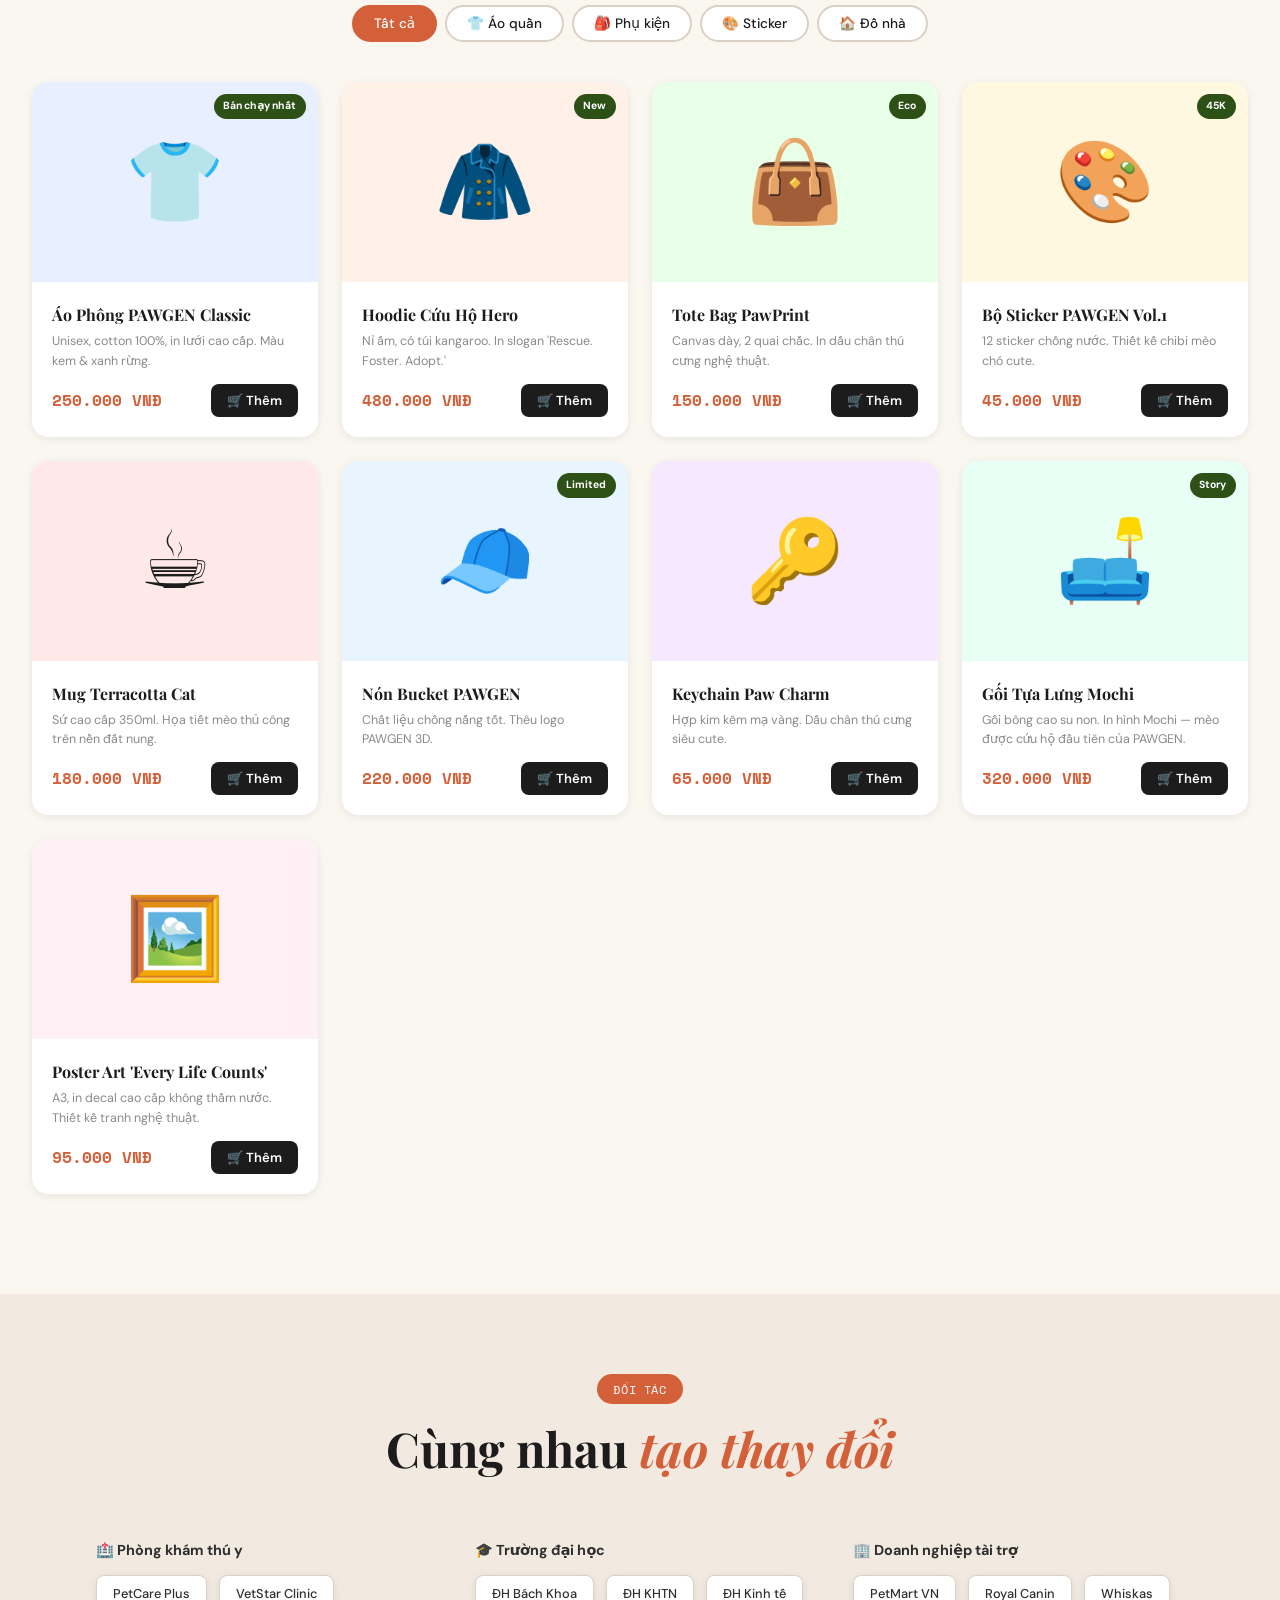
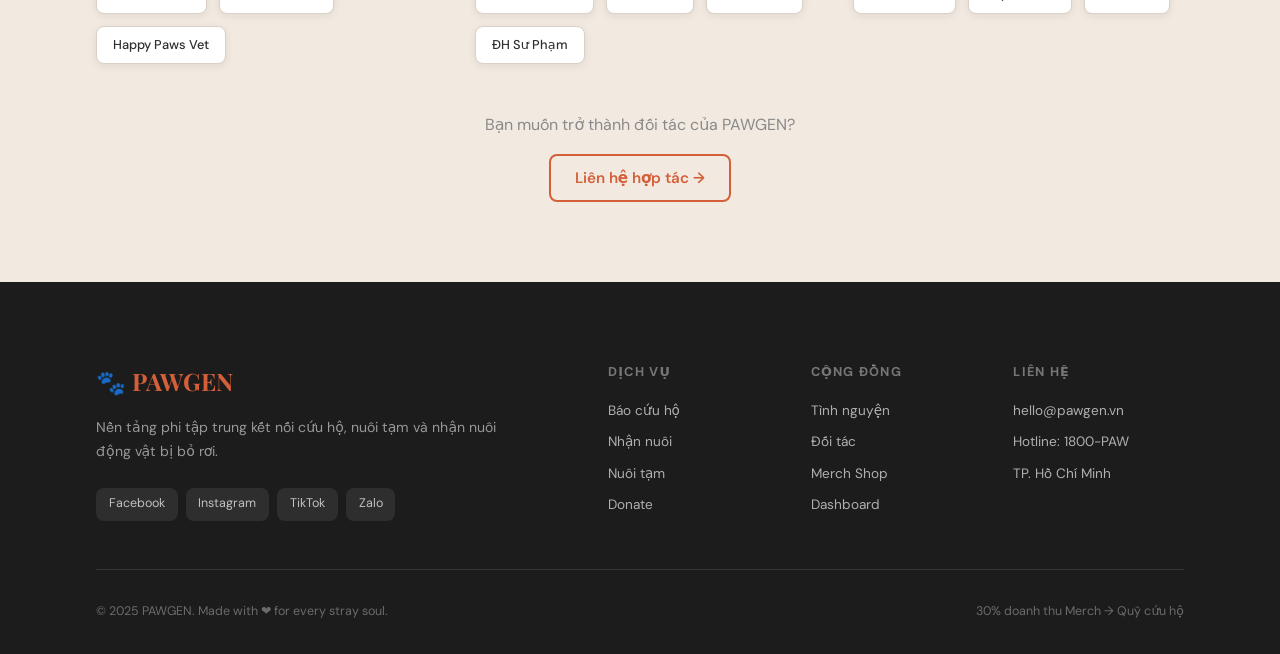
==== commit c5507e30: "Add files via upload" ====
--- a/index.html
+++ b/index.html
@@ -28,6 +28,7 @@
       <a href="#merch" class="nav-link" data-section="merch">Merch</a>
     </div>
     <button class="nav-cta" onclick="scrollToSection('rescue')">Báo cứu hộ ngay</button>
+    <div id="navAuth"></div>
     <button class="hamburger" id="hamburger" aria-label="Menu">☰</button>
   </nav>
 
--- a/style.css
+++ b/style.css
@@ -1472,3 +1472,87 @@
   .footer-bottom { flex-direction: column; gap: 0.5rem; text-align: center; }
   .merch-cart-float { bottom: 1rem; right: 1rem; left: 1rem; justify-content: space-between; }
 }
+
+/* ===== NAV AUTH ===== */
+.btn-nav-login {
+  display: inline-flex;
+  align-items: center;
+  gap: 0.4rem;
+  padding: 0.4rem 1rem;
+  background: var(--white);
+  color: var(--charcoal);
+  border: 2px solid var(--light-gray);
+  border-radius: var(--radius-sm);
+  font-family: var(--font-body);
+  font-size: 0.82rem;
+  font-weight: 600;
+  cursor: pointer;
+  text-decoration: none;
+  transition: var(--transition);
+  white-space: nowrap;
+  flex-shrink: 0;
+}
+.btn-nav-login:hover { border-color: var(--terracotta); color: var(--terracotta); }
+
+.nav-user-pill {
+  display: inline-flex;
+  align-items: center;
+  gap: 0.5rem;
+  padding: 0.3rem 0.75rem 0.3rem 0.35rem;
+  background: var(--cream-2);
+  border: 1.5px solid var(--light-gray);
+  border-radius: 30px;
+  font-size: 0.82rem;
+  font-weight: 600;
+  cursor: pointer;
+  white-space: nowrap;
+  flex-shrink: 0;
+  position: relative;
+}
+.nav-user-pill:hover { border-color: var(--terracotta); }
+
+.nav-avatar {
+  width: 26px; height: 26px;
+  border-radius: 50%;
+  background: var(--terracotta);
+  color: var(--white);
+  display: flex; align-items: center; justify-content: center;
+  font-size: 0.75rem;
+  font-weight: 700;
+  flex-shrink: 0;
+}
+.nav-avatar.admin-av { background: var(--forest); }
+
+.nav-dropdown {
+  display: none;
+  position: absolute;
+  top: calc(100% + 8px);
+  right: 0;
+  background: var(--white);
+  border: 1.5px solid var(--light-gray);
+  border-radius: var(--radius-sm);
+  box-shadow: var(--shadow-md);
+  min-width: 180px;
+  z-index: 999;
+  overflow: hidden;
+}
+.nav-user-pill:hover .nav-dropdown { display: block; }
+
+.nav-dd-item {
+  display: block;
+  padding: 0.65rem 1rem;
+  font-size: 0.82rem;
+  color: var(--charcoal);
+  cursor: pointer;
+  transition: var(--transition);
+  border: none;
+  background: none;
+  width: 100%;
+  text-align: left;
+  font-family: var(--font-body);
+  text-decoration: none;
+}
+.nav-dd-item:hover { background: var(--cream); color: var(--terracotta); }
+.nav-dd-item.danger { color: var(--red-urgent); }
+.nav-dd-item.danger:hover { background: #FFEAEA; }
+.nav-dd-divider { height: 1px; background: var(--light-gray); margin: 0.25rem 0; }
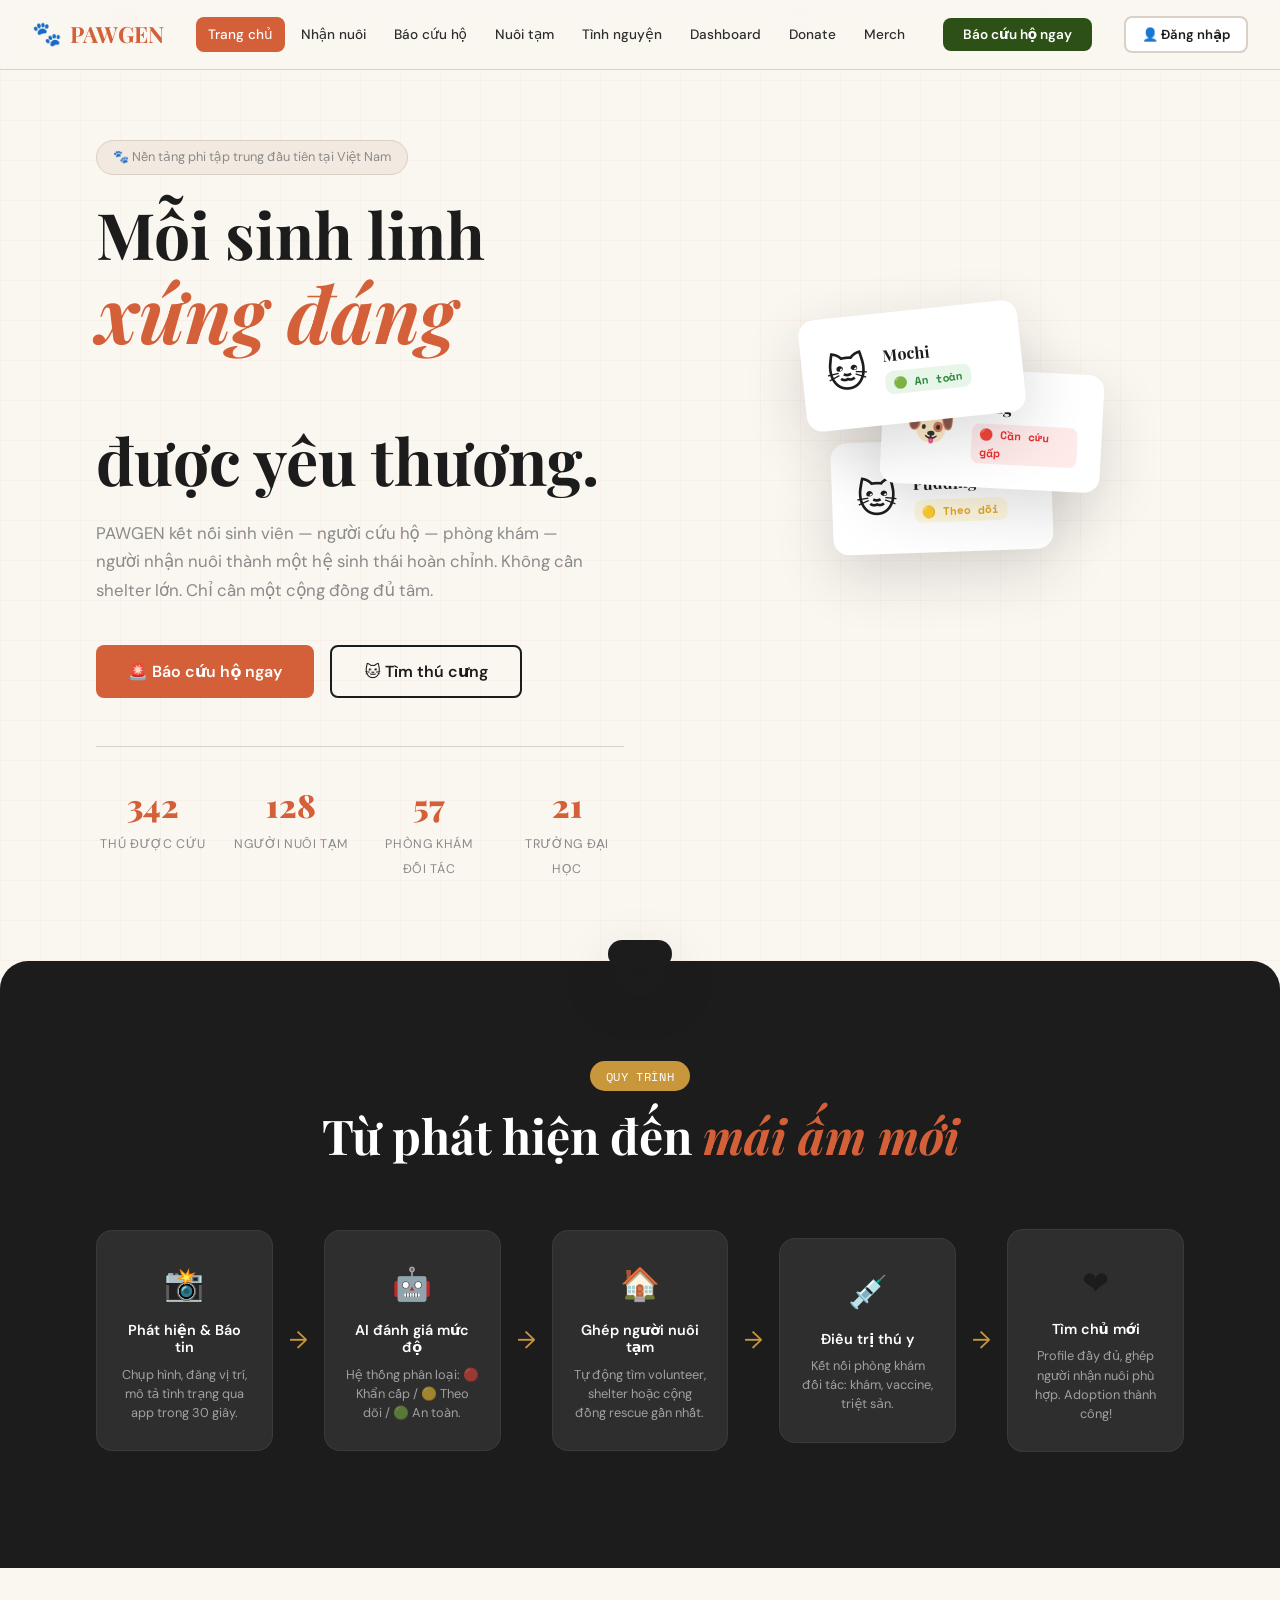
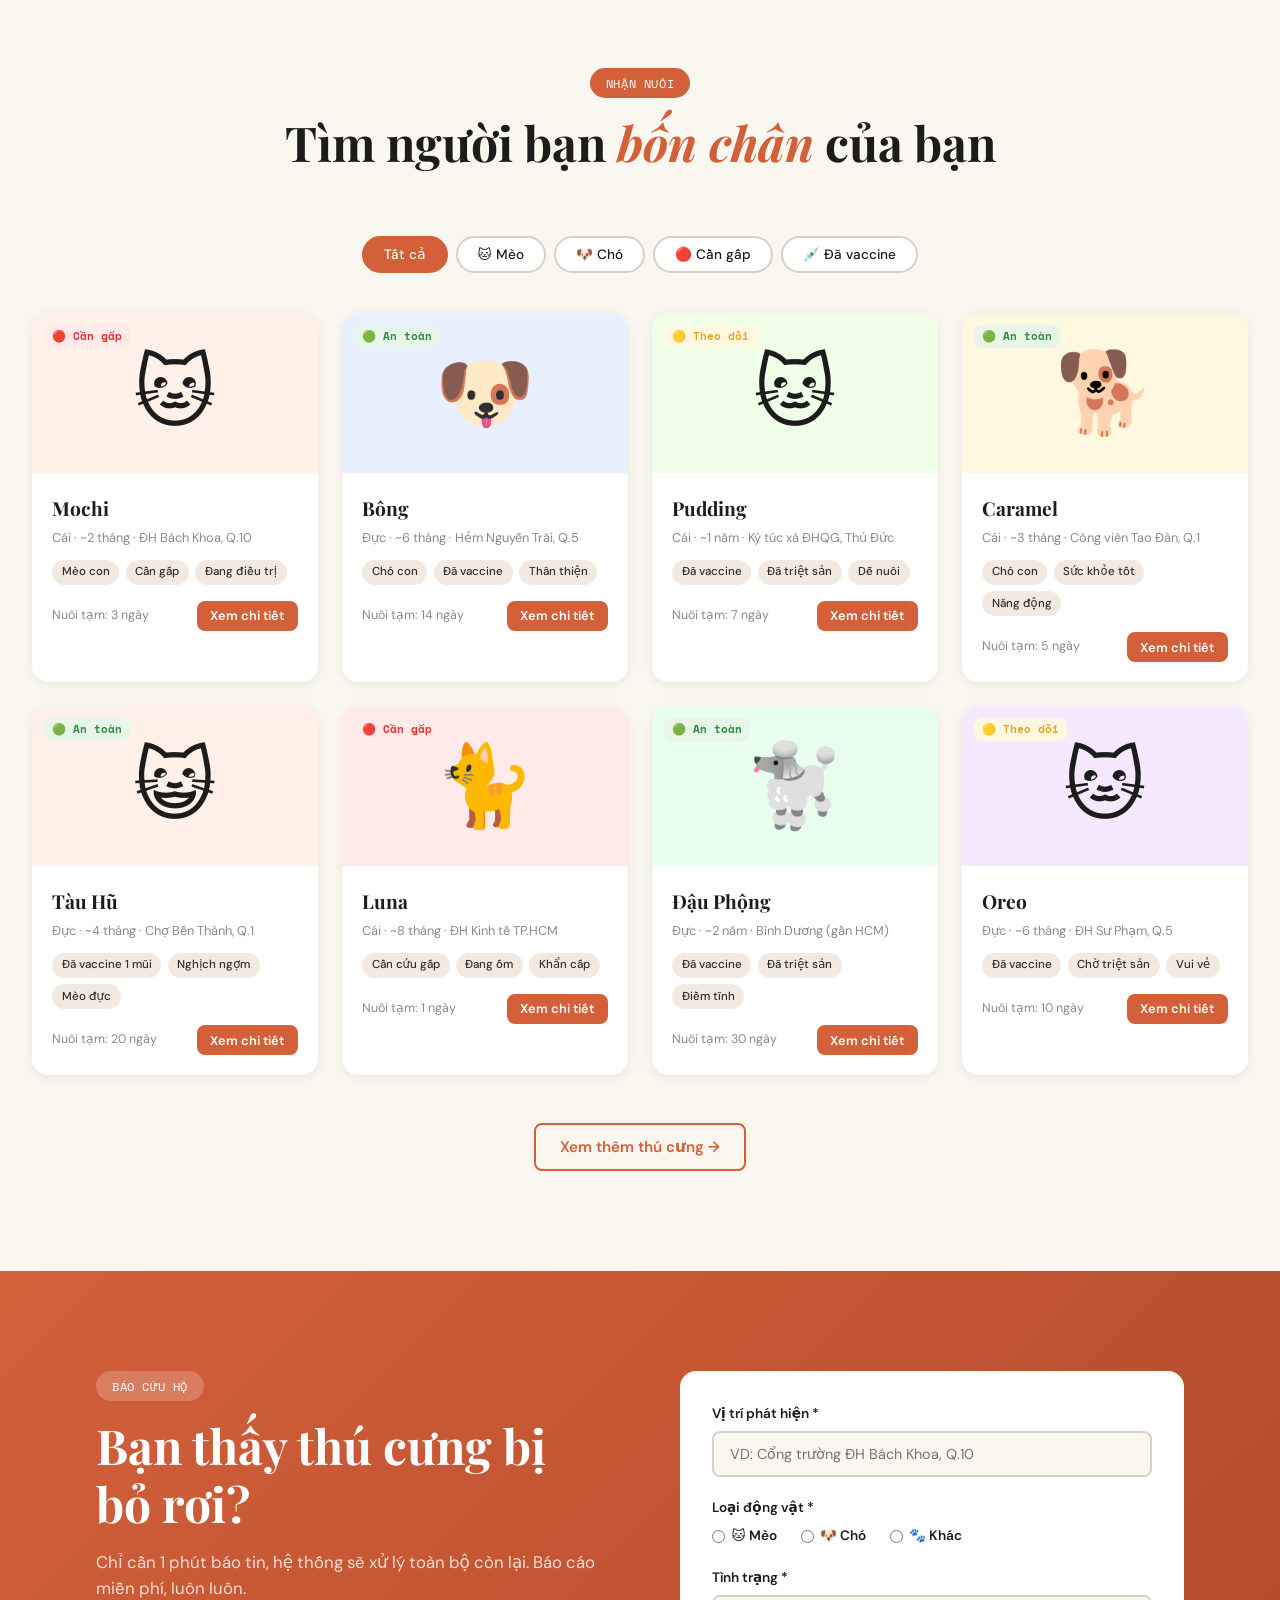
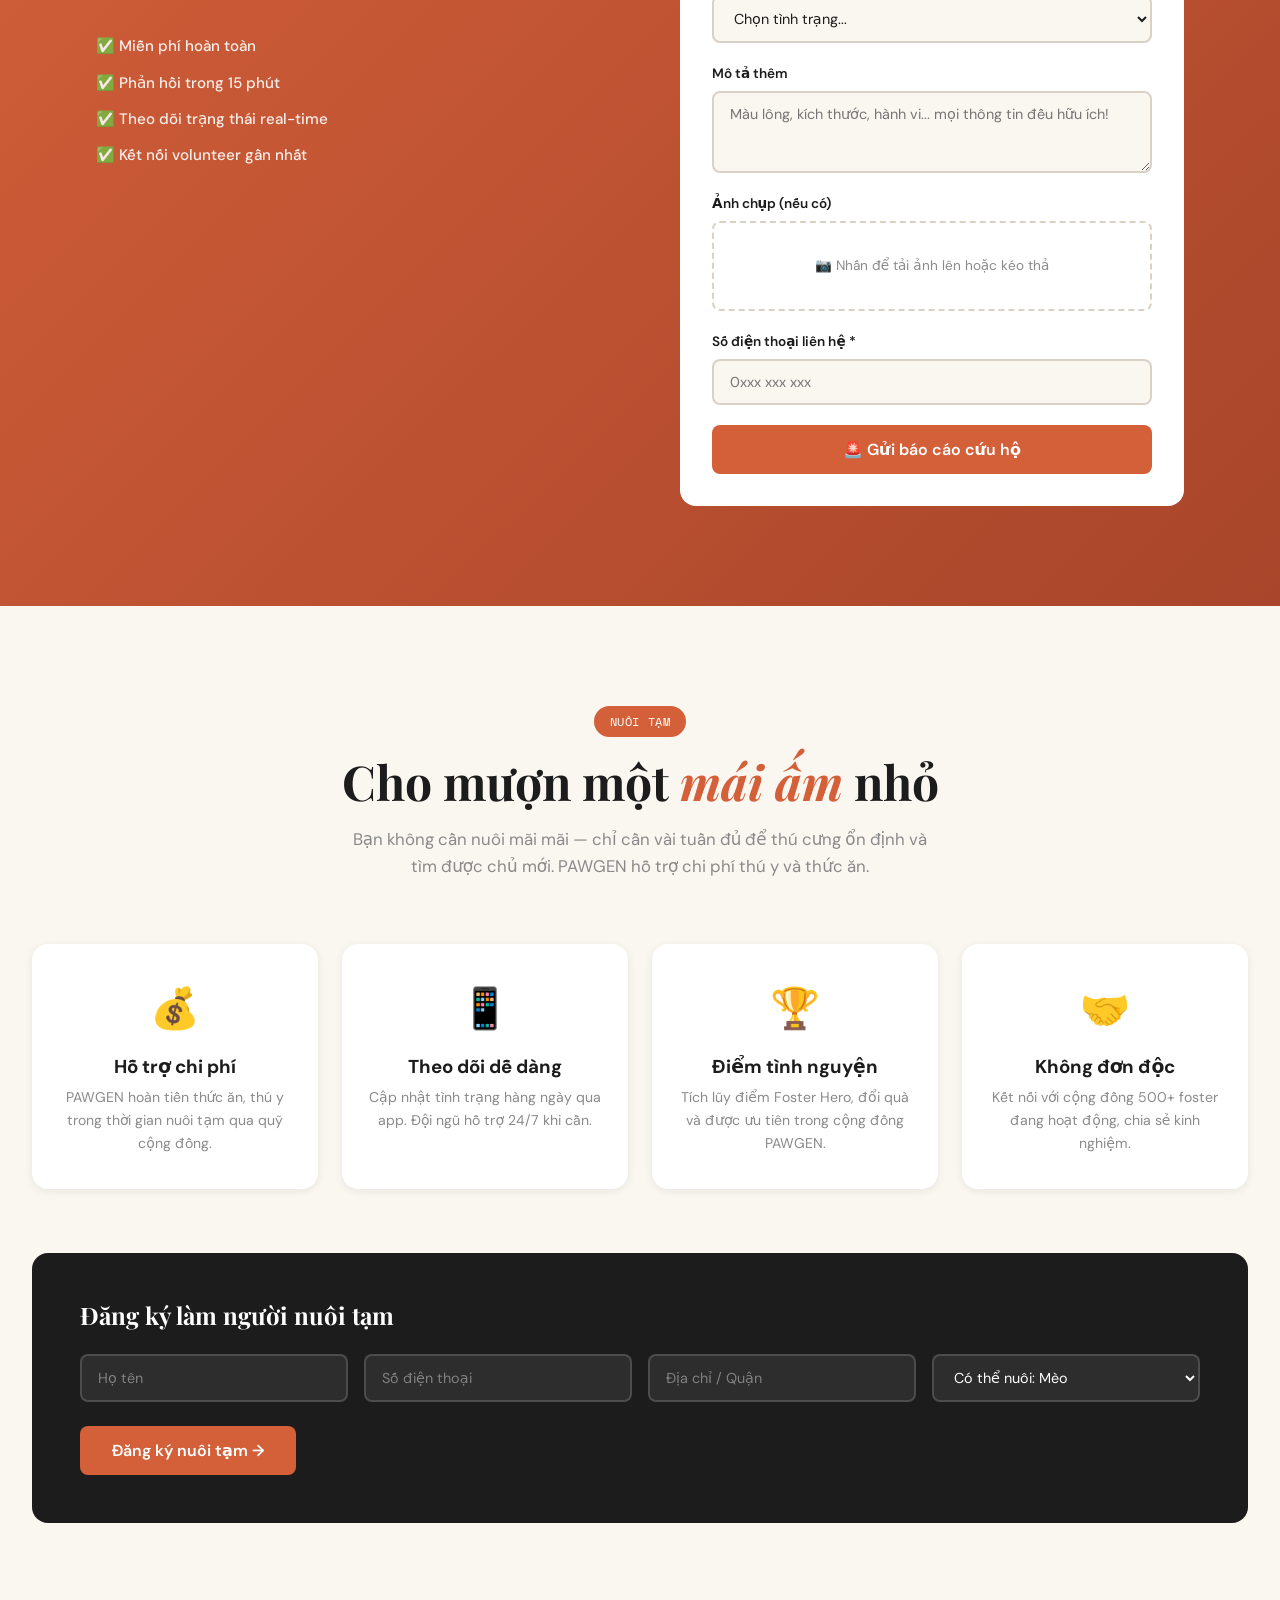
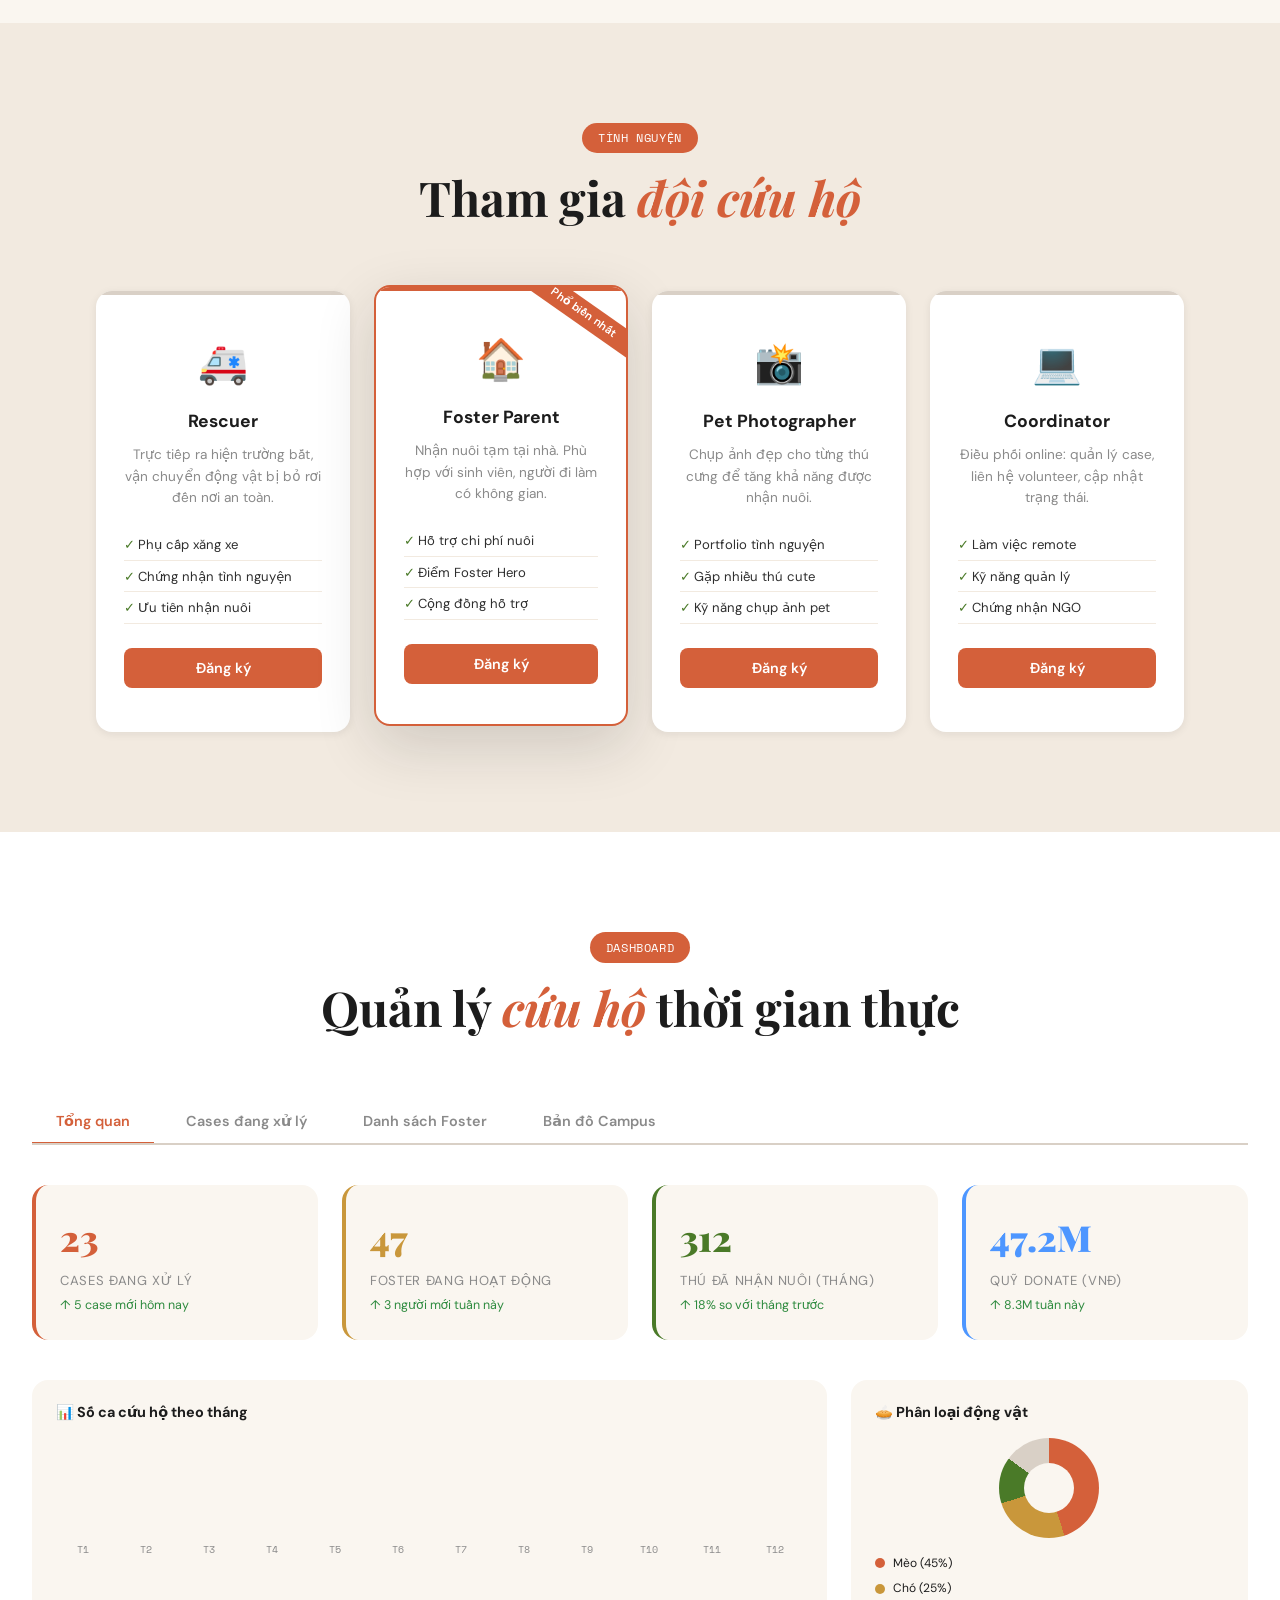
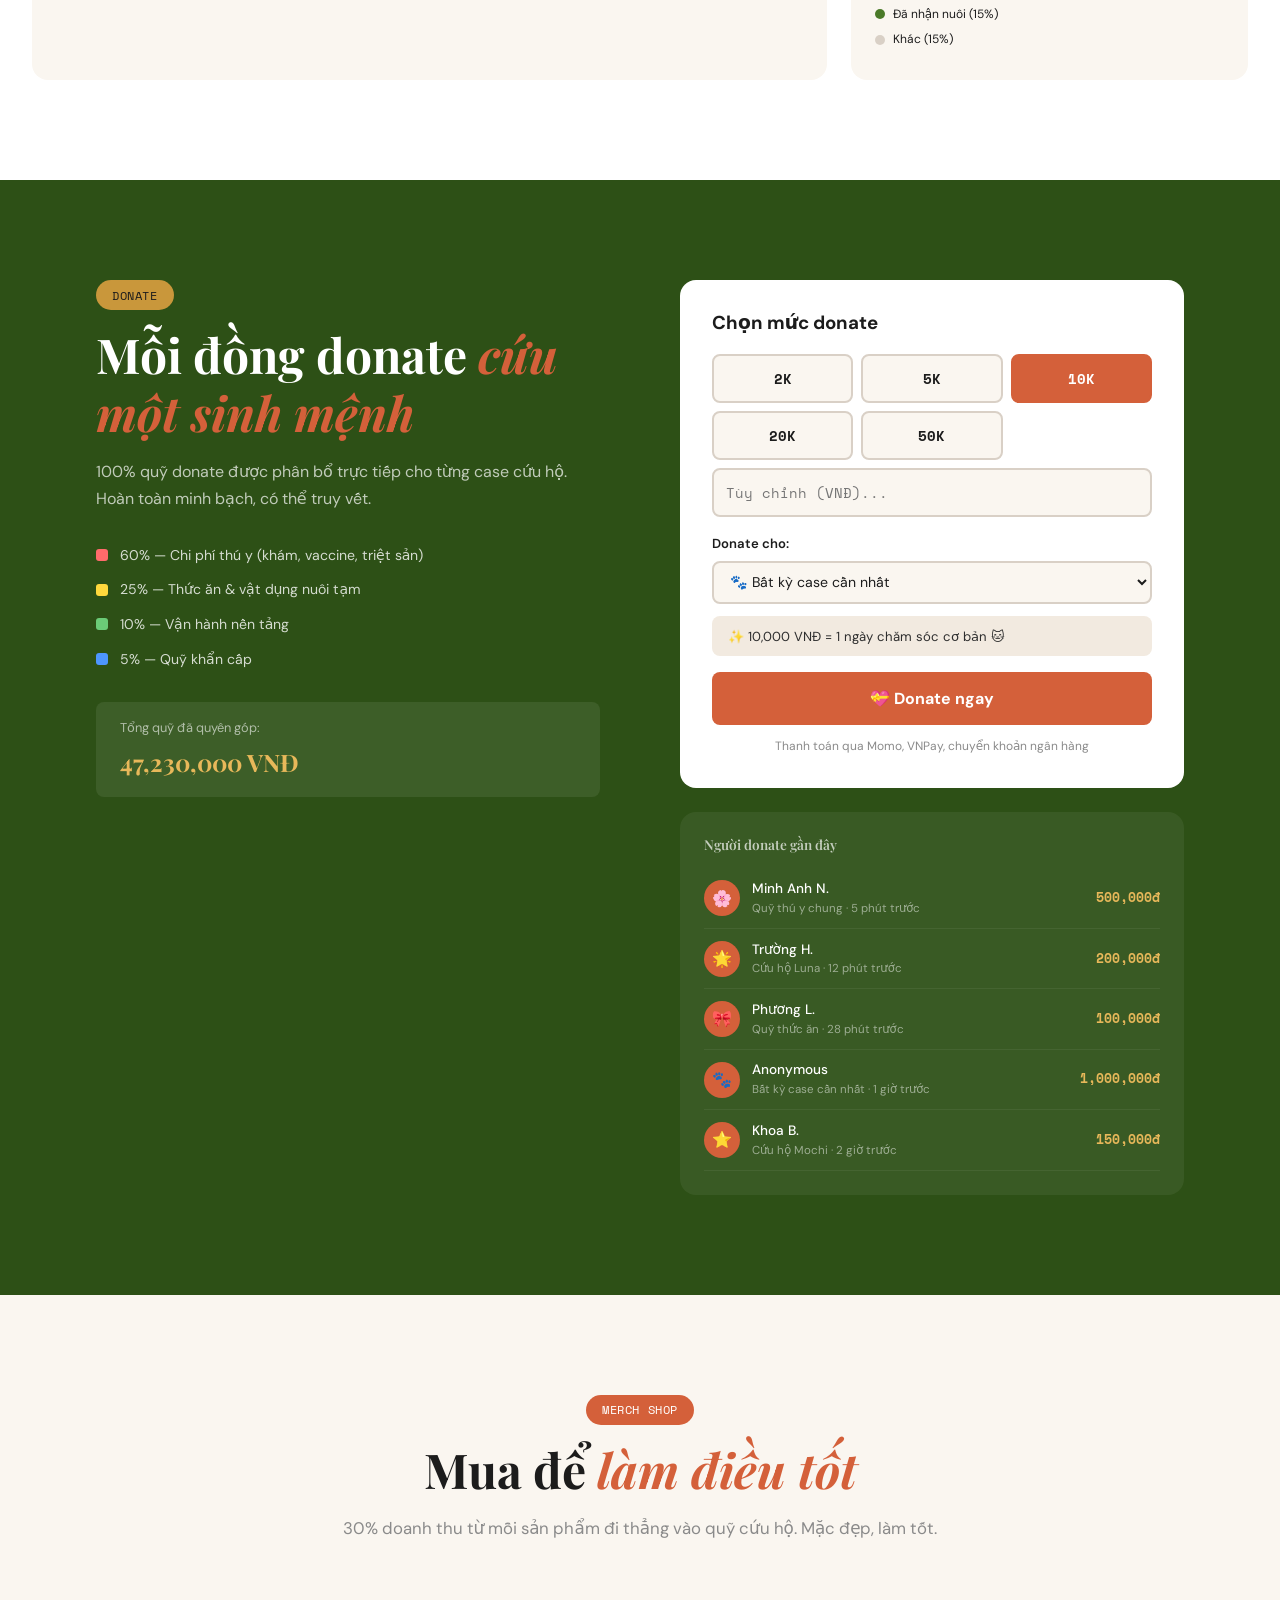
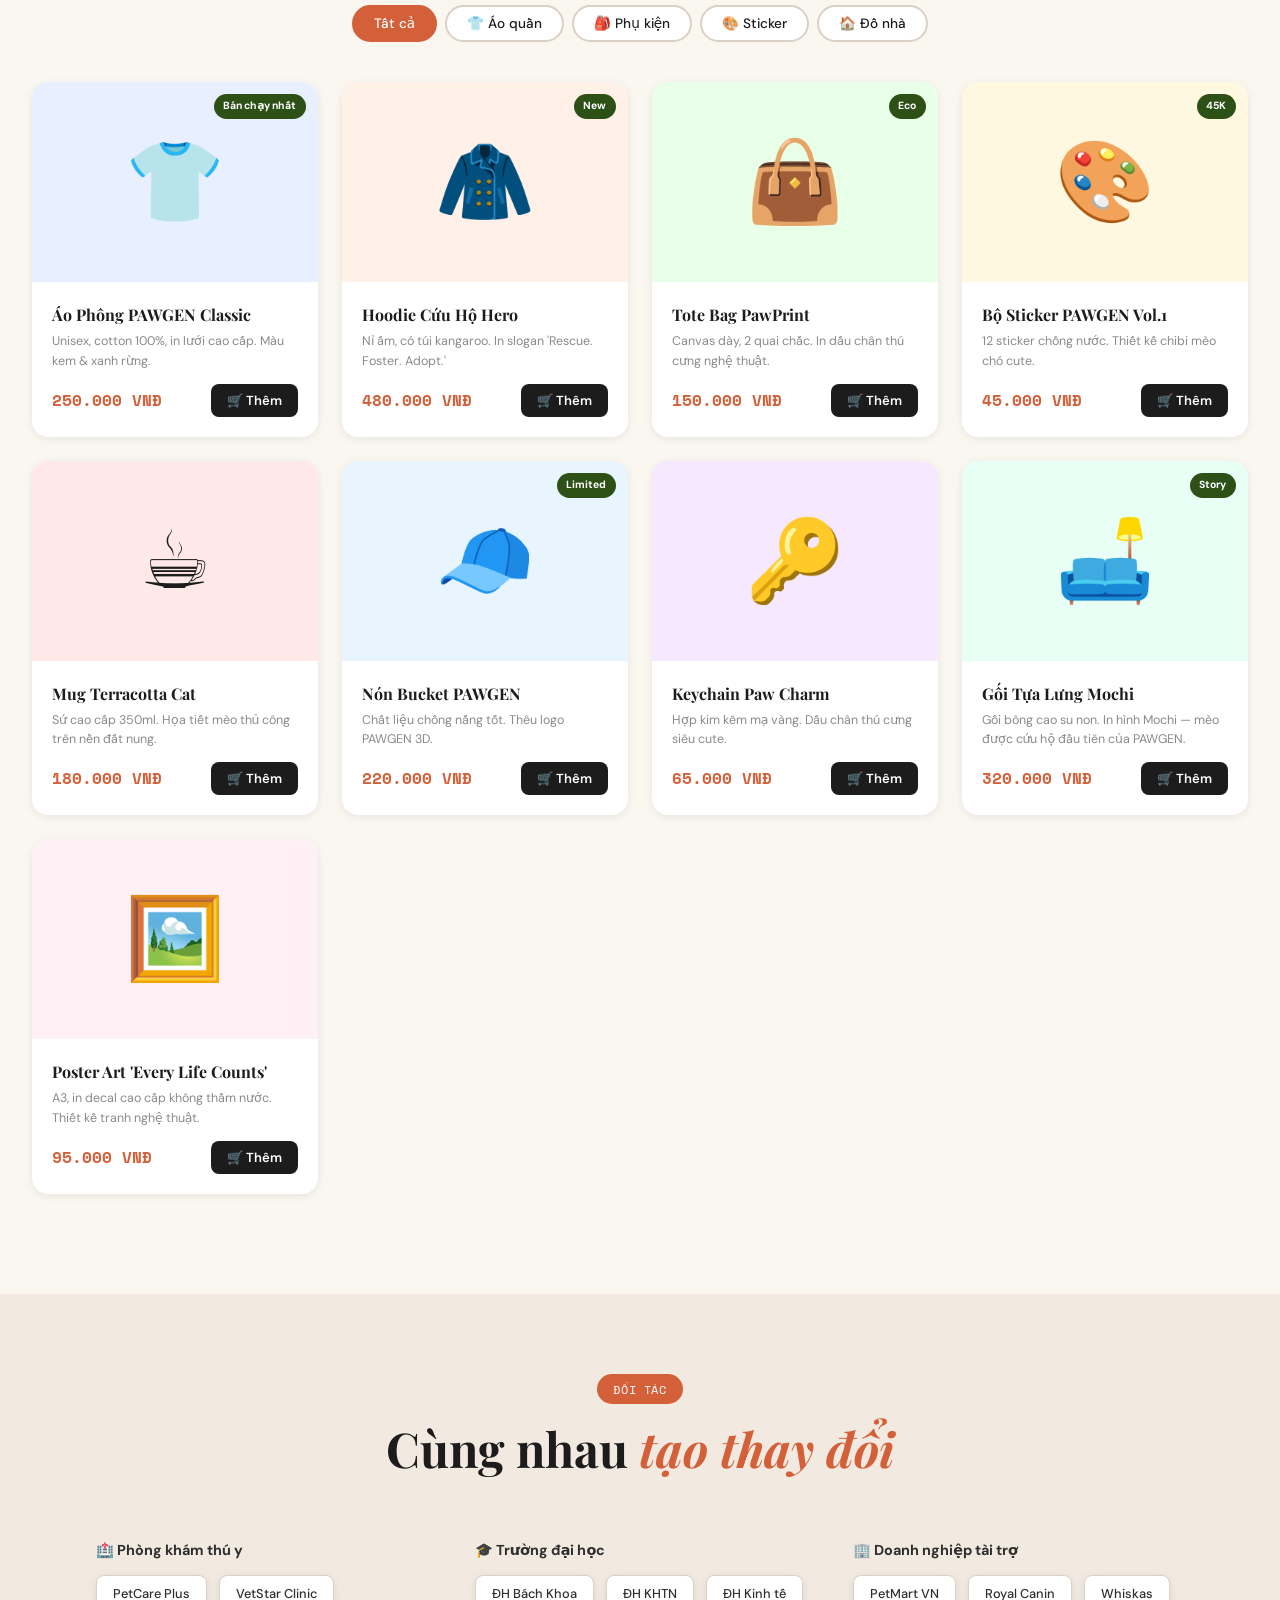
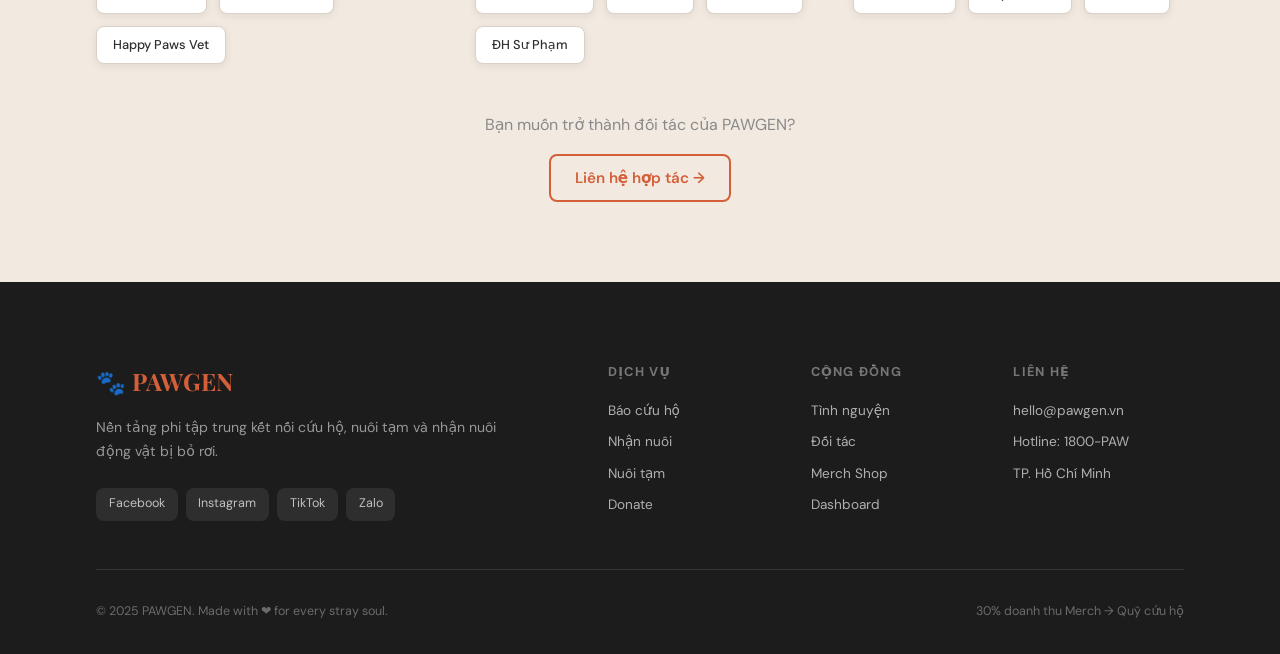
==== commit 91449e4a: "Add files via upload" ====
--- a/index.html
+++ b/index.html
@@ -389,12 +389,12 @@
         <div class="donate-card-selector">
           <h3>Chọn mức donate</h3>
           <div class="donate-amounts">
+            <button class="donate-amt" data-amt="2000">2K</button>
+            <button class="donate-amt" data-amt="5000">5K</button>
+            <button class="donate-amt active" data-amt="10000">10K</button>
             <button class="donate-amt" data-amt="20000">20K</button>
-            <button class="donate-amt active" data-amt="50000">50K</button>
-            <button class="donate-amt" data-amt="100000">100K</button>
-            <button class="donate-amt" data-amt="200000">200K</button>
-            <button class="donate-amt" data-amt="500000">500K</button>
-            <input type="number" class="donate-custom" placeholder="Số khác..." id="customDonate"/>
+            <button class="donate-amt" data-amt="50000">50K</button>
+            <input type="number" class="donate-custom" placeholder="Tùy chỉnh (VNĐ)..." id="customDonate" min="1000" step="1000"/>
           </div>
           <div class="donate-purpose">
             <label>Donate cho:</label>
@@ -406,7 +406,7 @@
             </select>
           </div>
           <div class="donate-impact" id="donateImpact">
-            <span>✨ 50,000 VNĐ = 1 buổi khám thú y</span>
+            <span>✨ 10,000 VNĐ = 1 ngày chăm sóc cơ bản 🐱</span>
           </div>
           <button class="btn-donate" id="donateBtn">💝 Donate ngay</button>
           <p class="donate-note">Thanh toán qua Momo, VNPay, chuyển khoản ngân hàng</p>
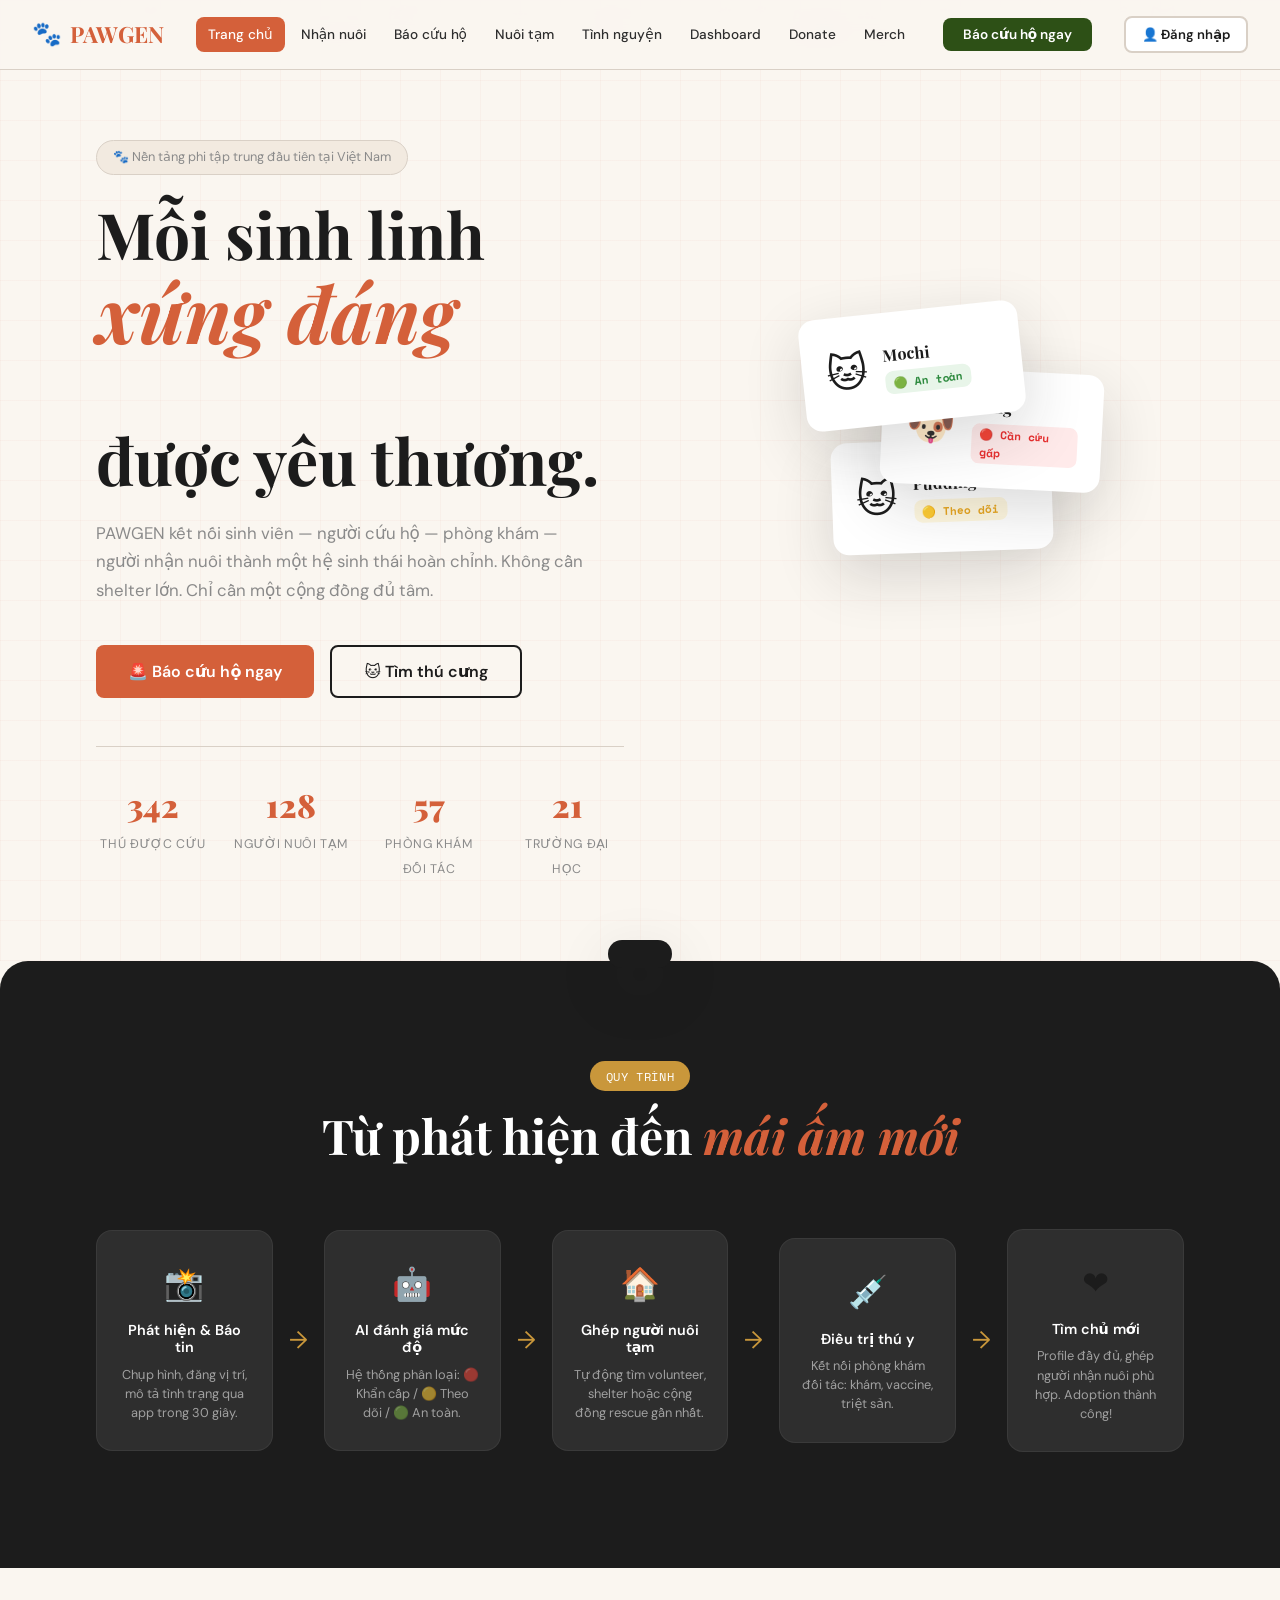
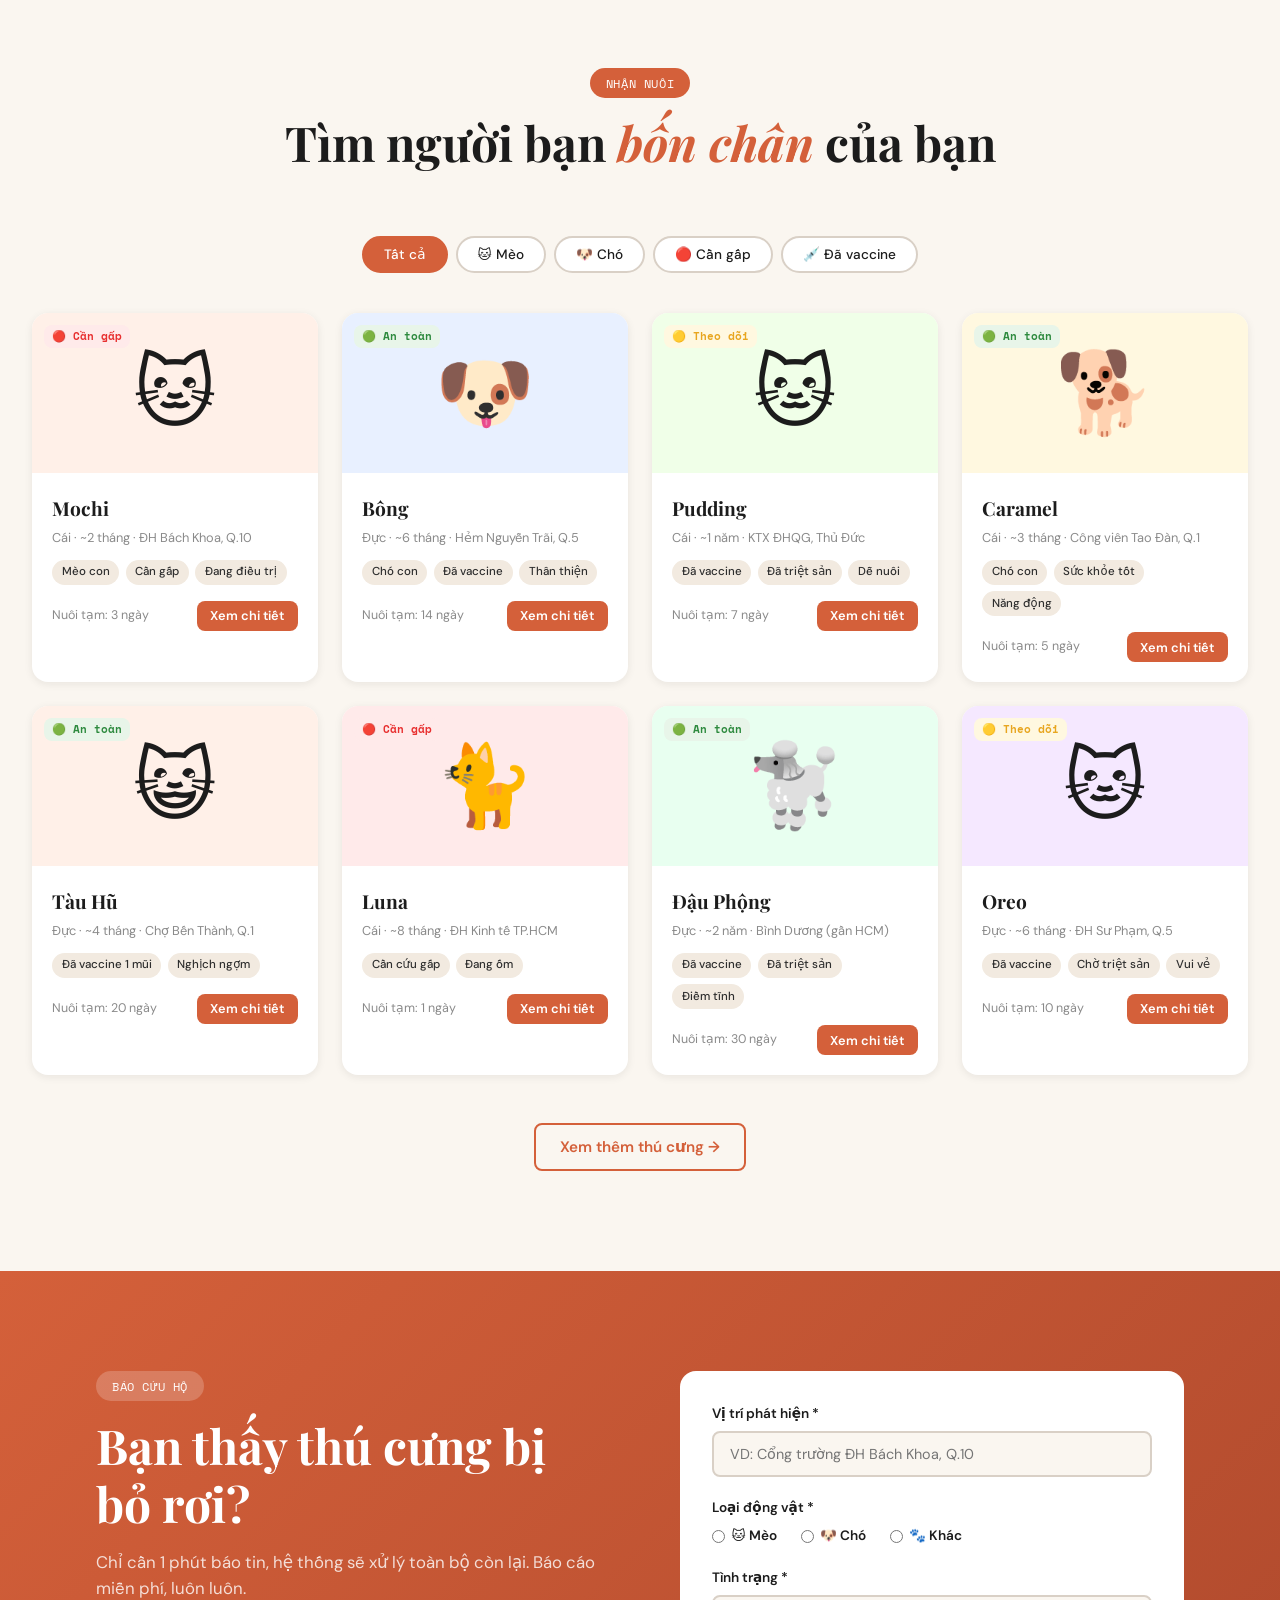
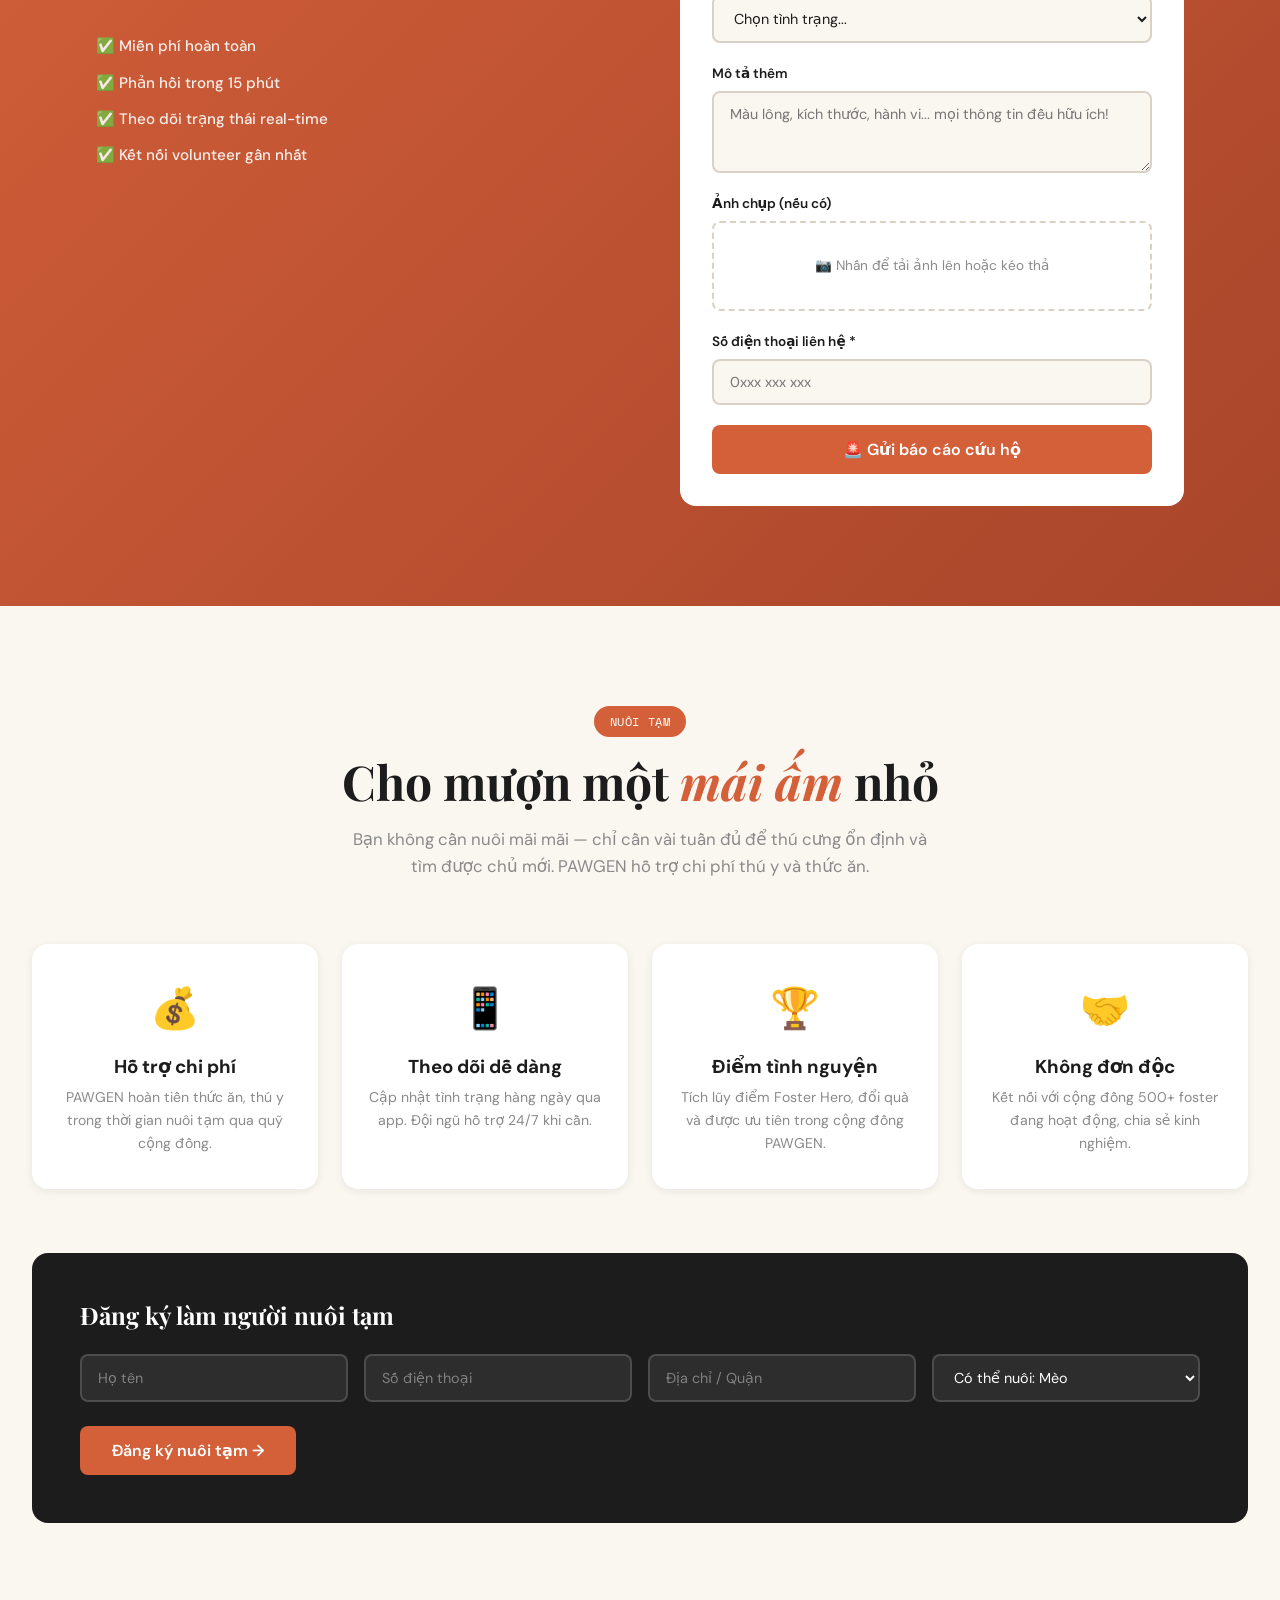
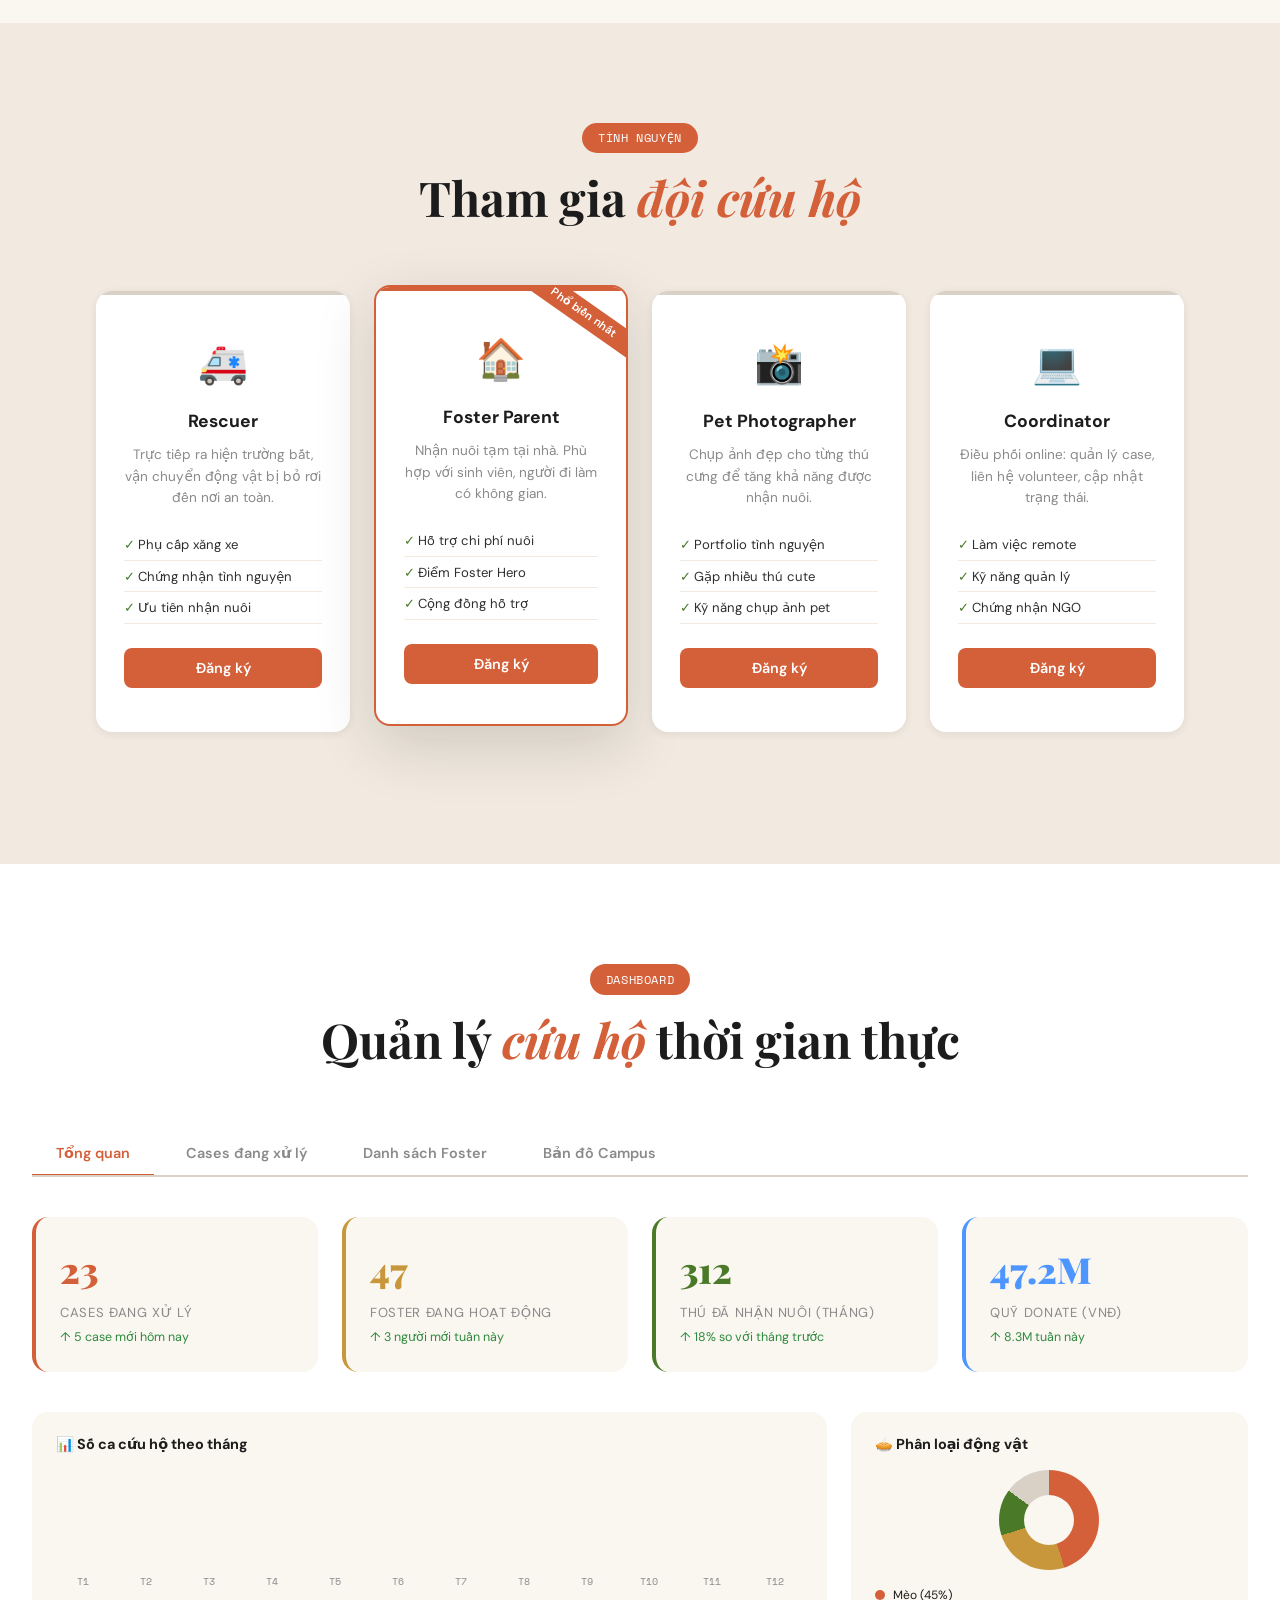
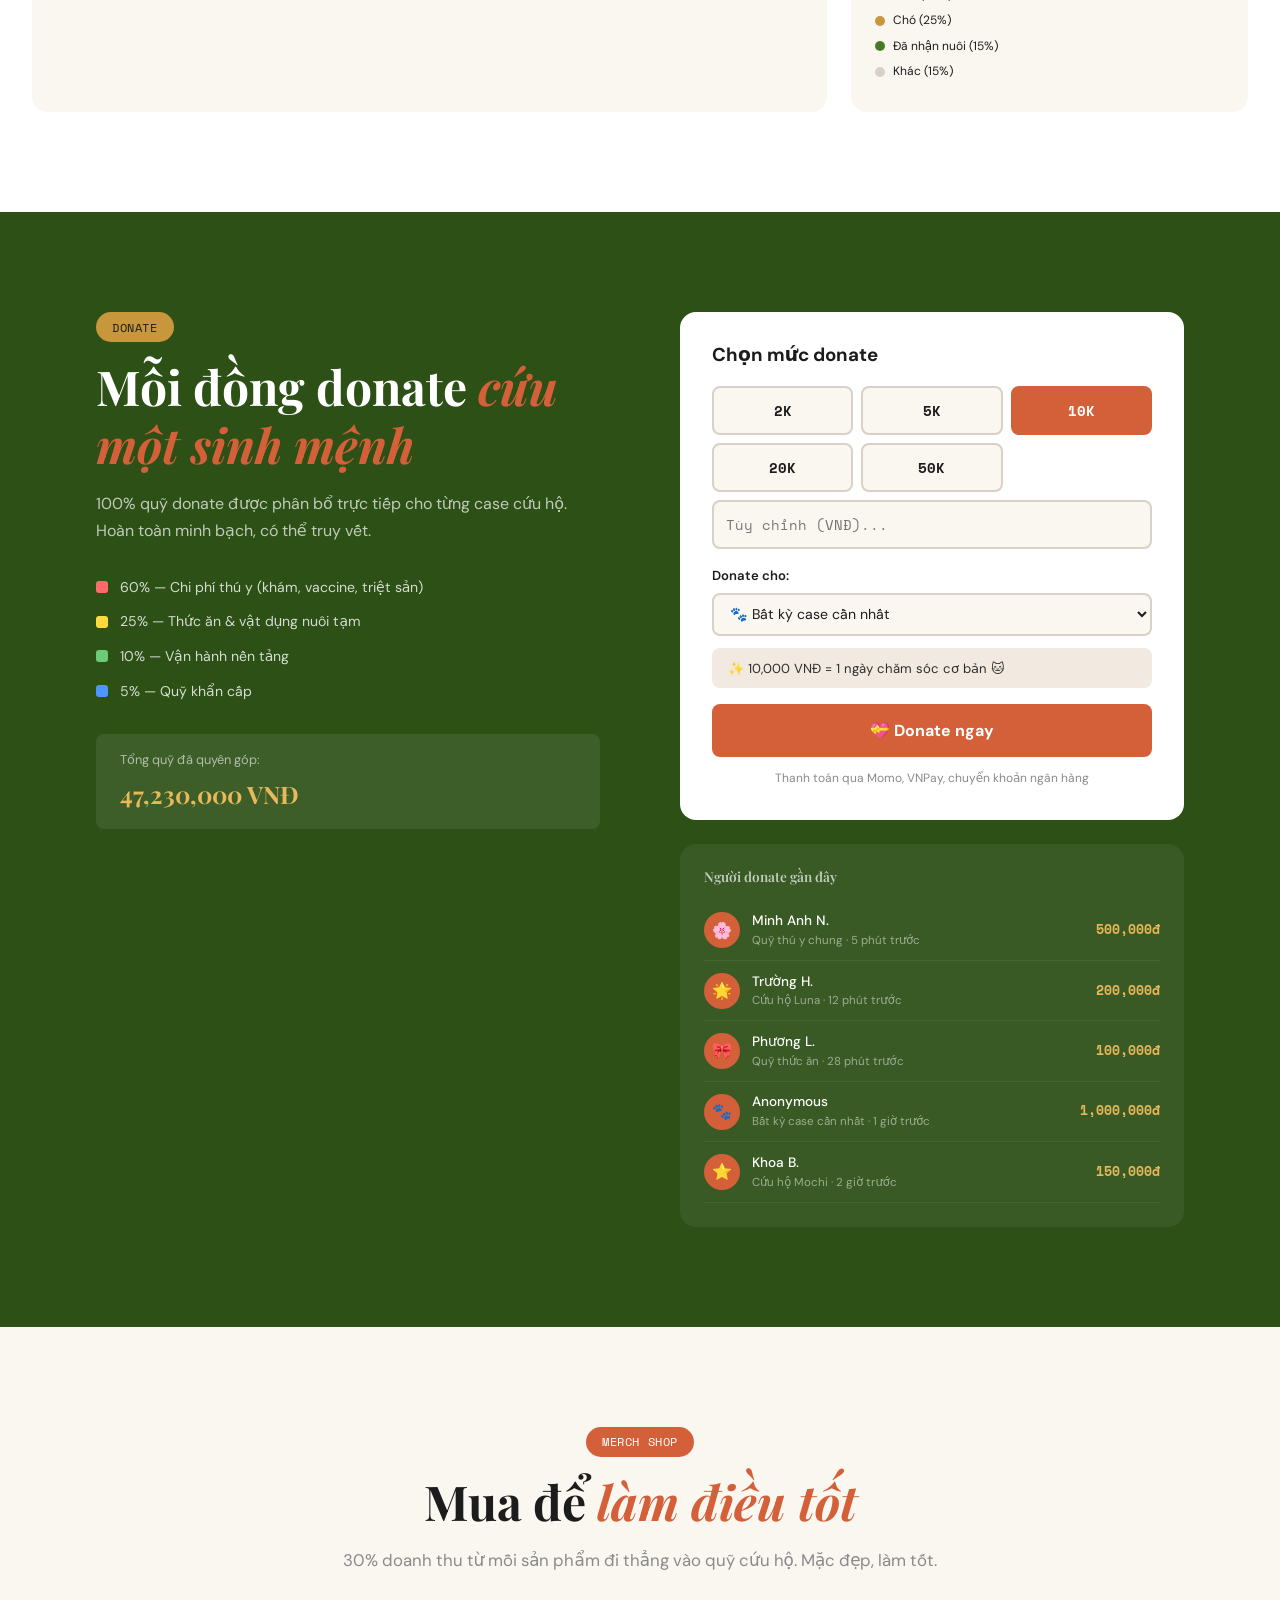
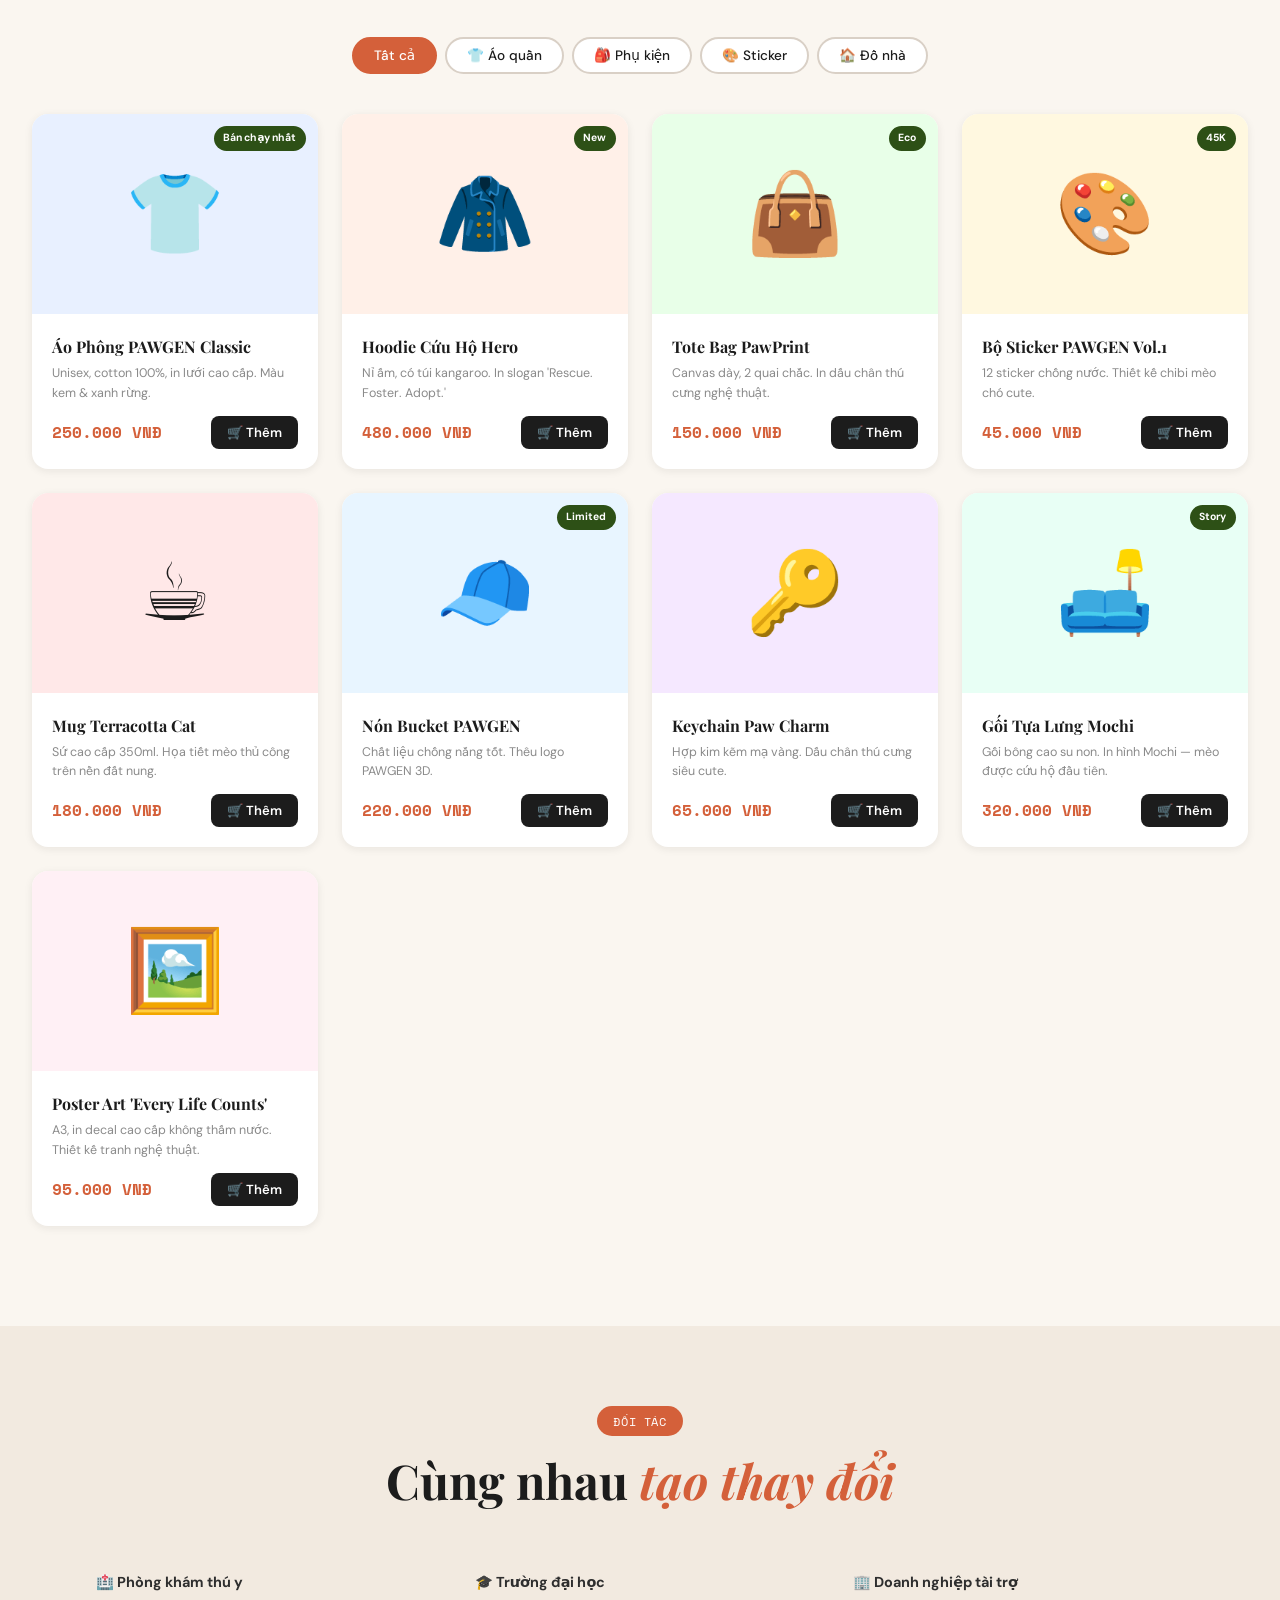
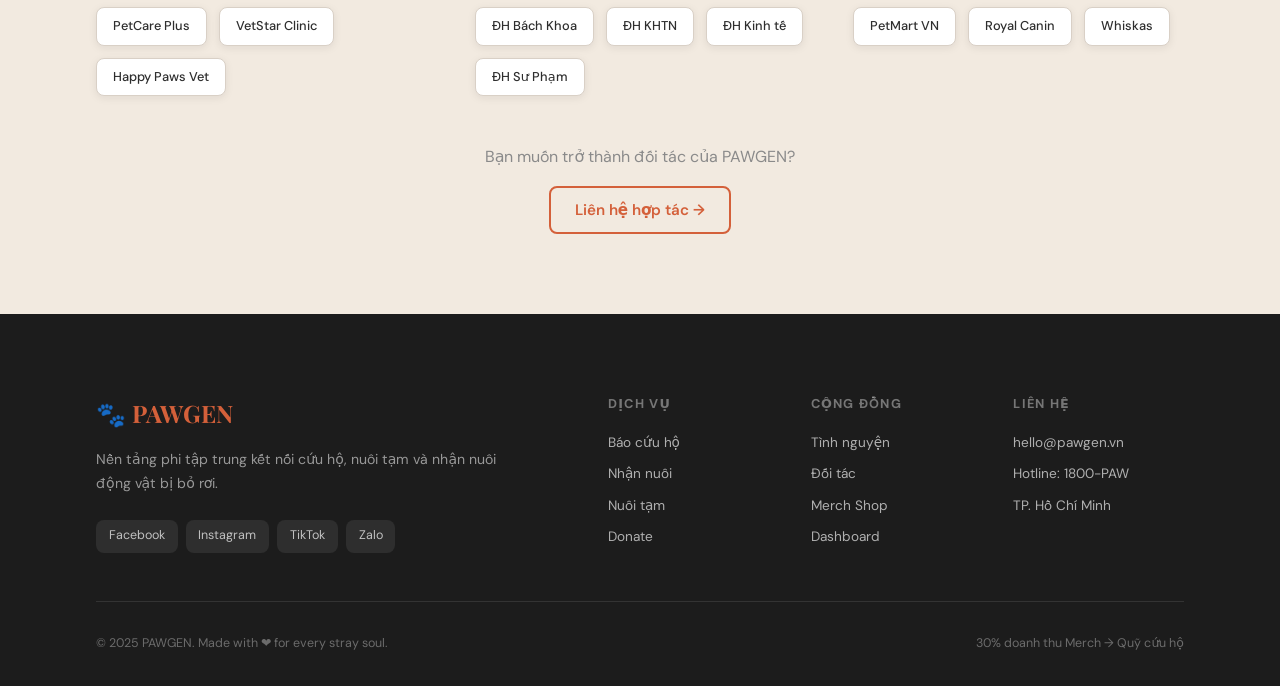
==== commit 4e5503b8: "Add files via upload" ====
--- a/index.html
+++ b/index.html
@@ -335,7 +335,9 @@
         </ul>
         <button class="btn-role" onclick="openVolunteerModal('Coordinator')">Đăng ký</button>
       </div>
-    </div>
+      <!-- admin inject vào đây -->
+    </div>
+    <div id="volunteerAdminTable"></div>
   </section>
 
   <!-- ===== DASHBOARD ===== -->
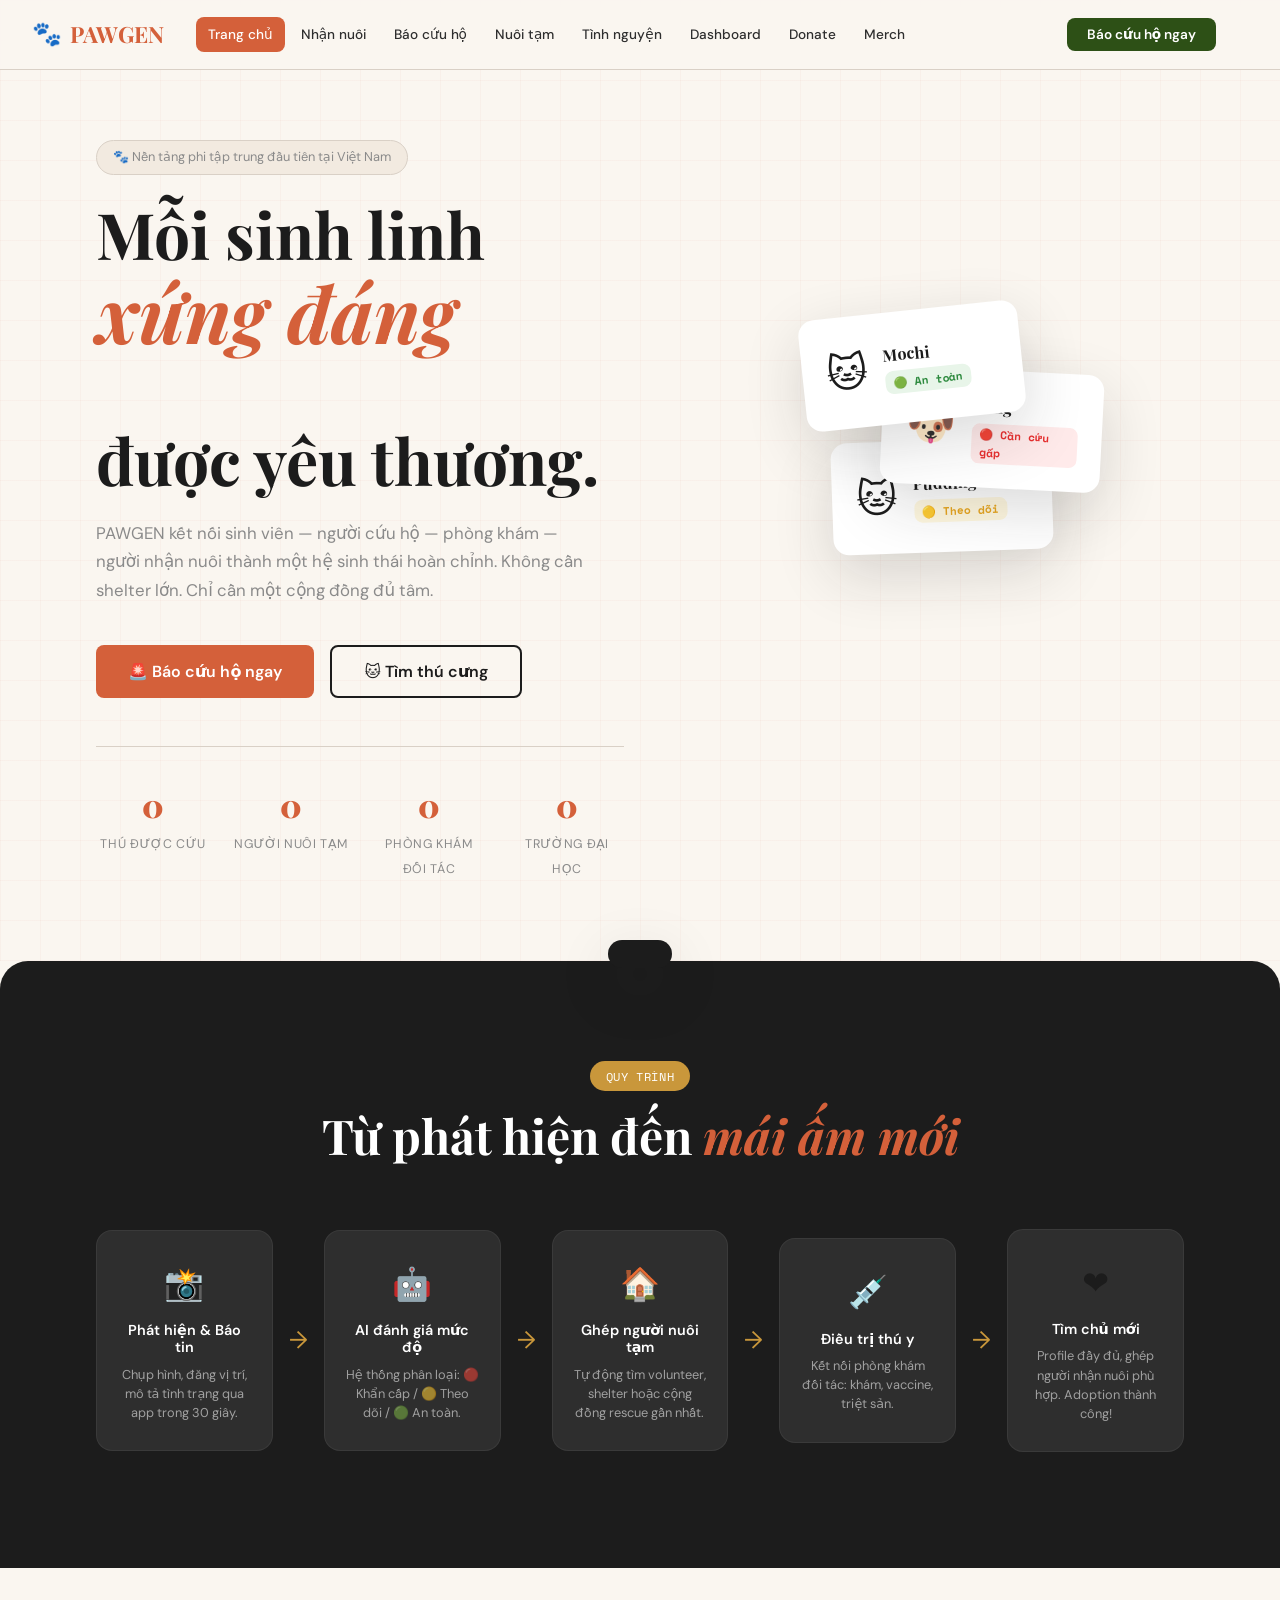
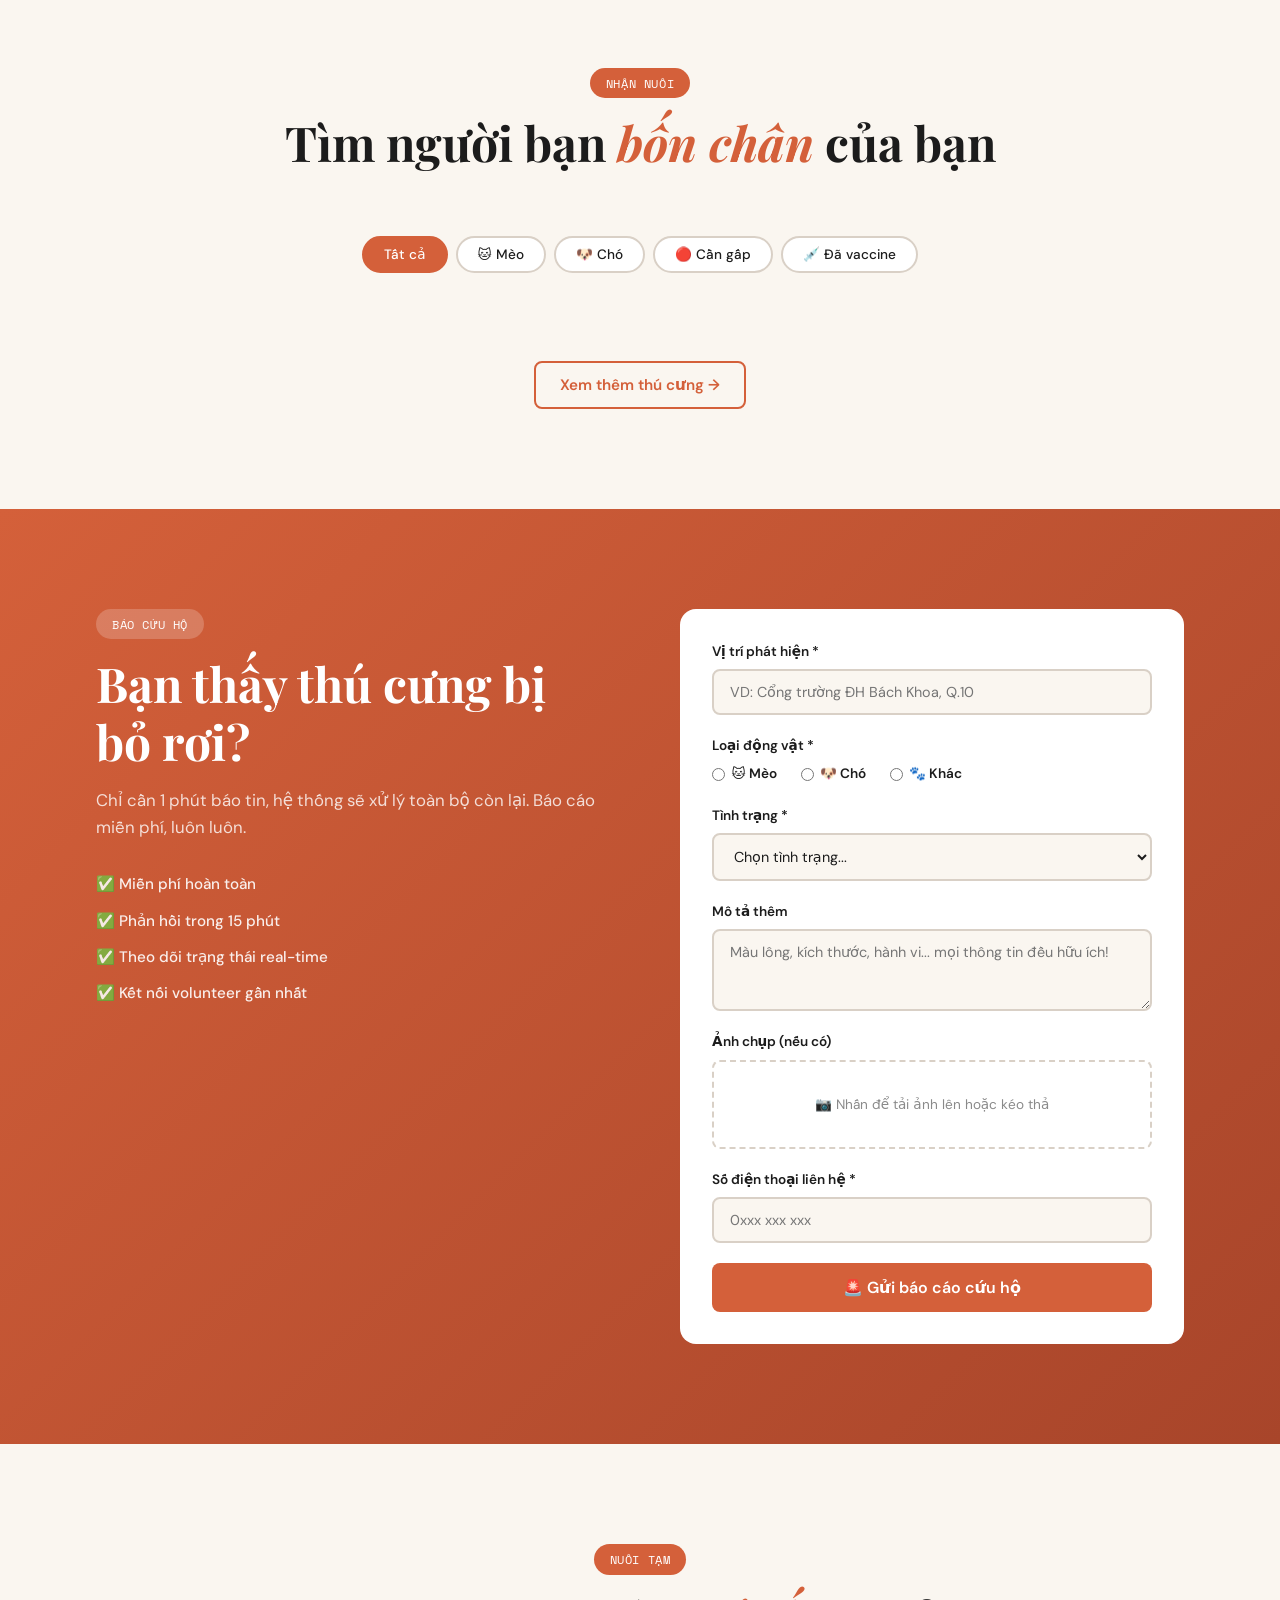
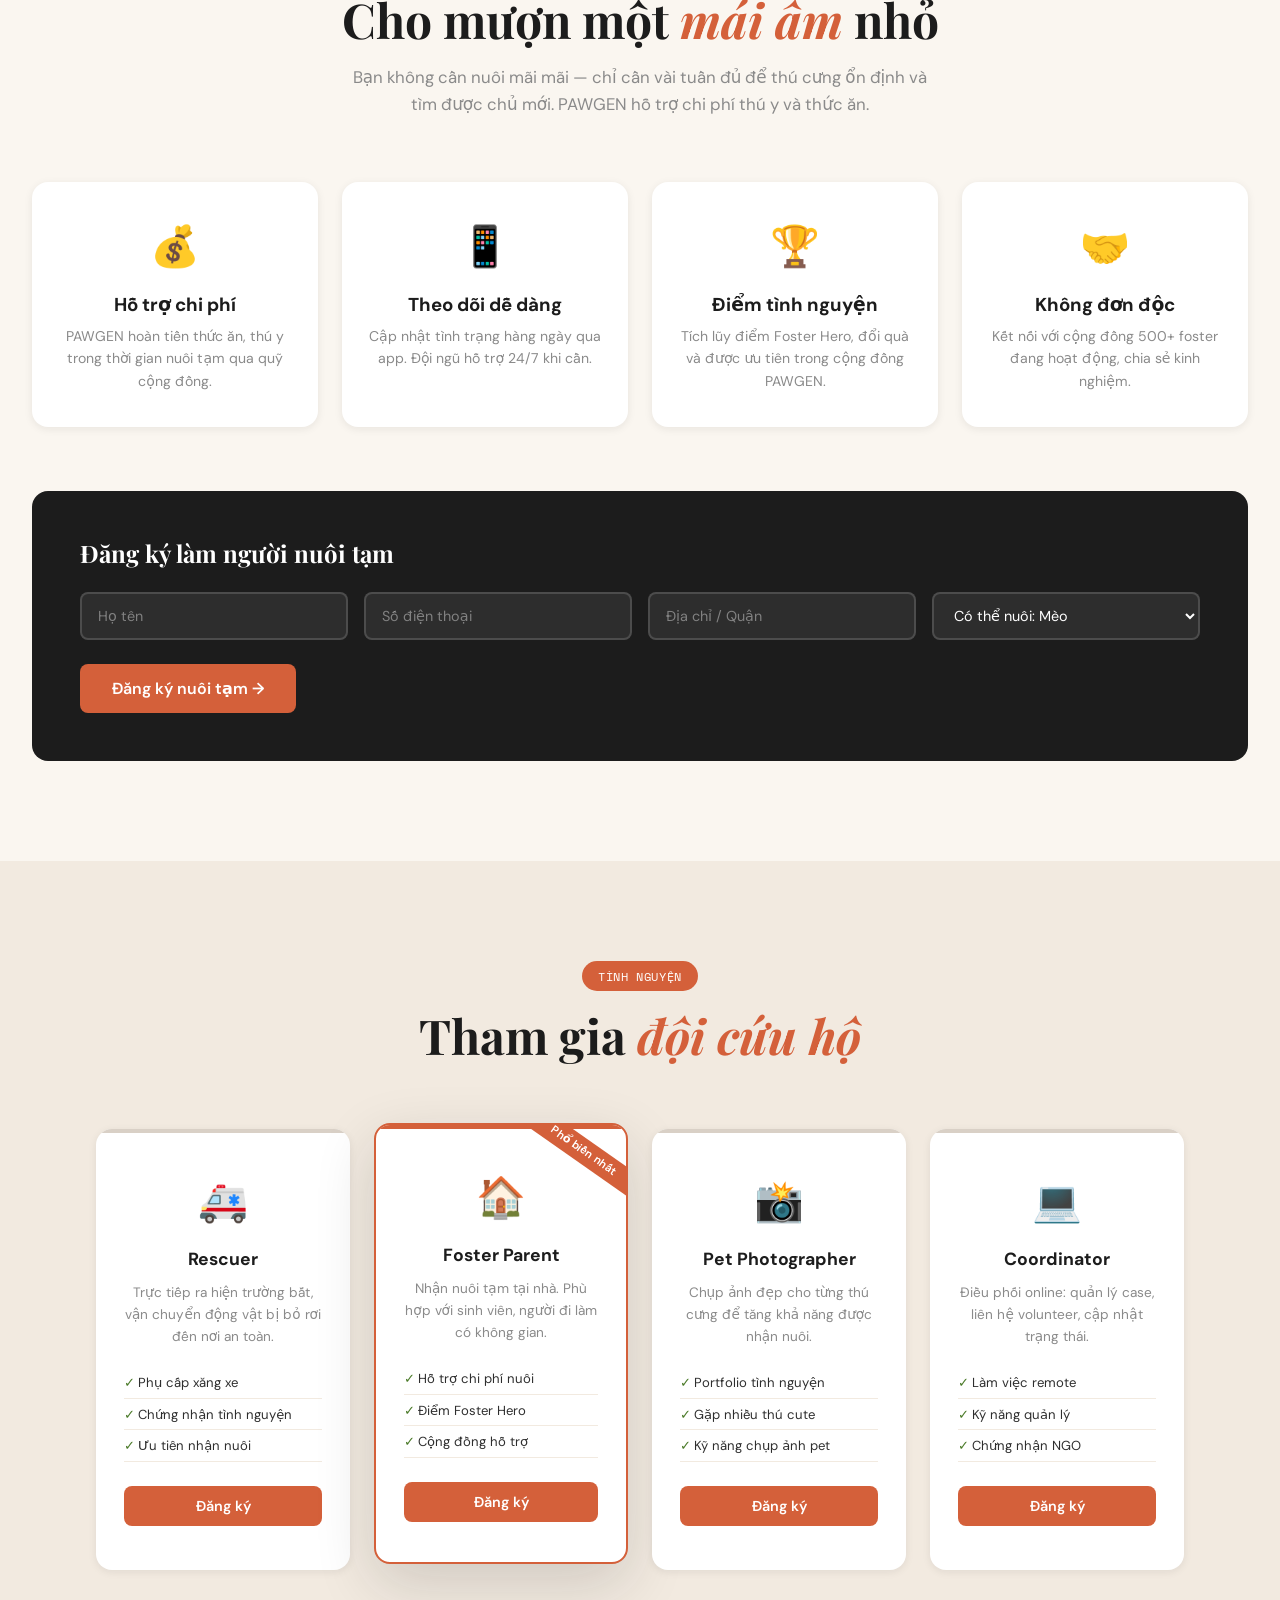
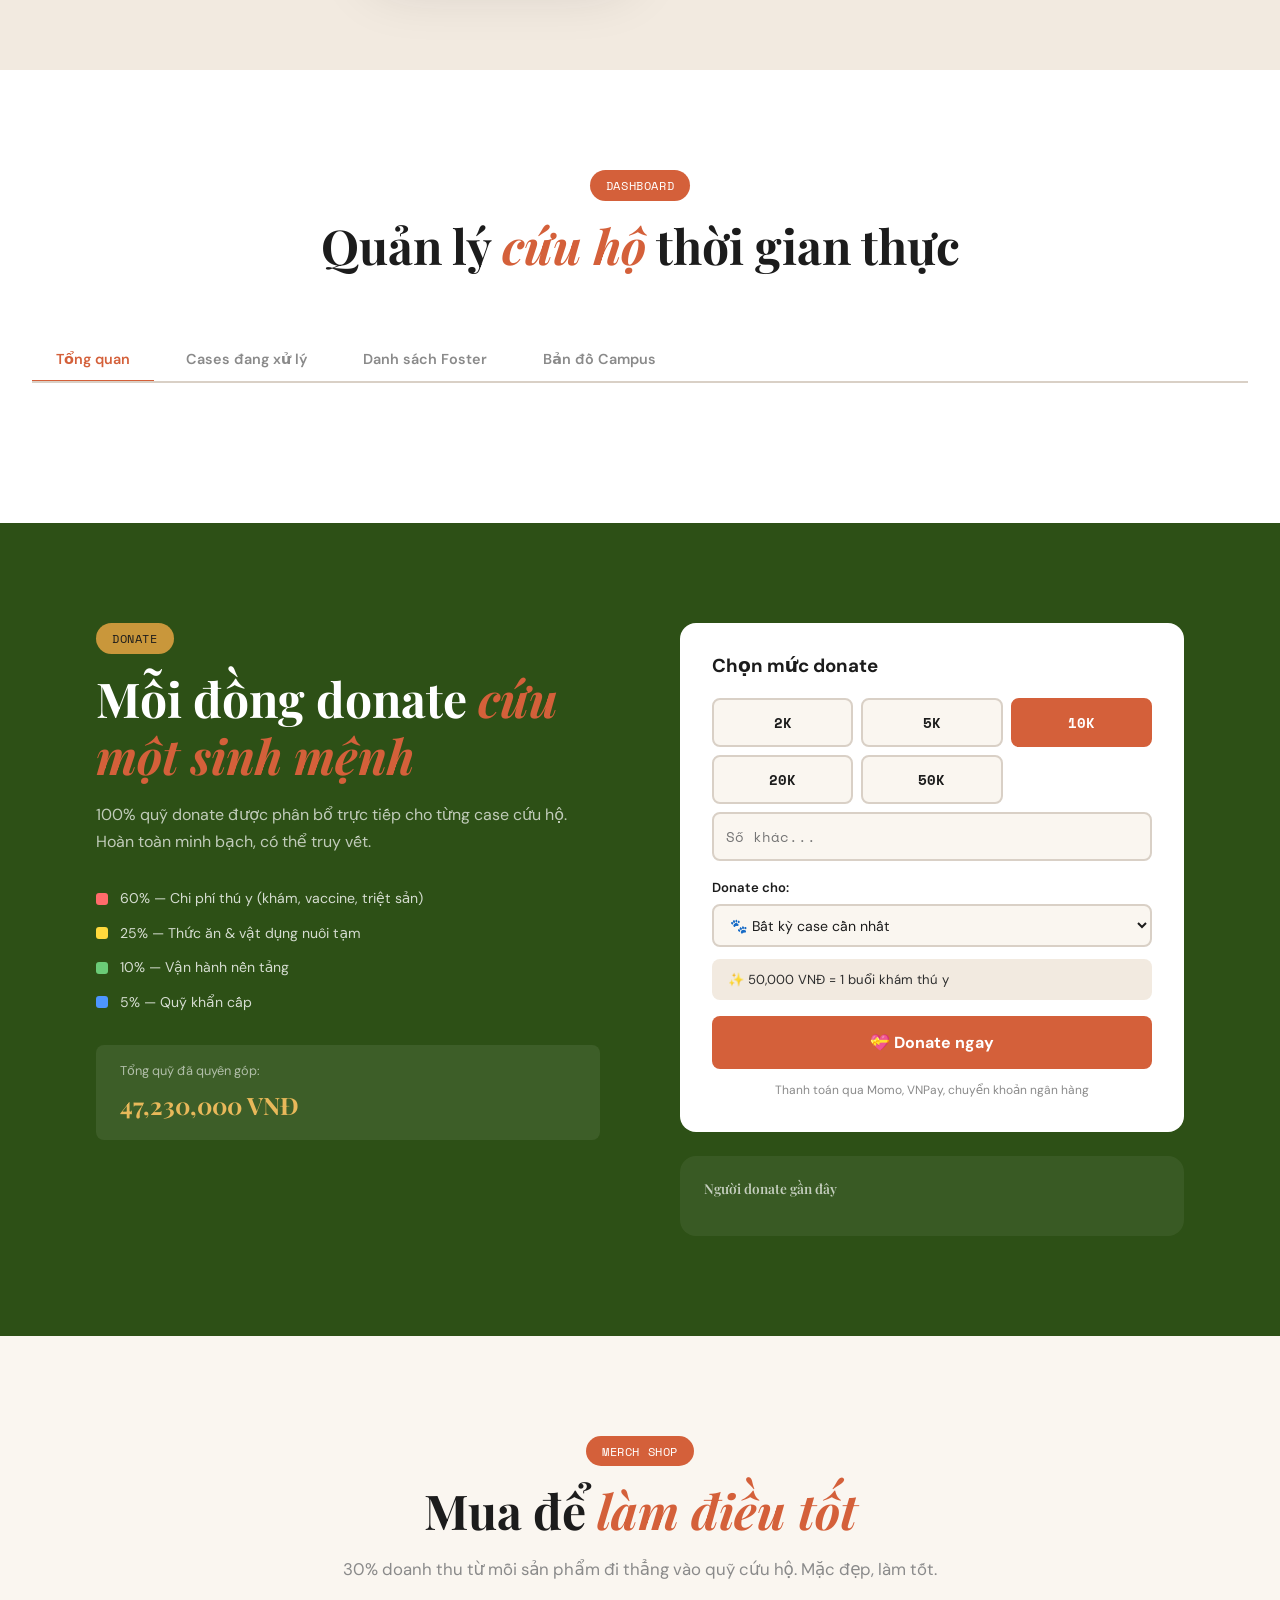
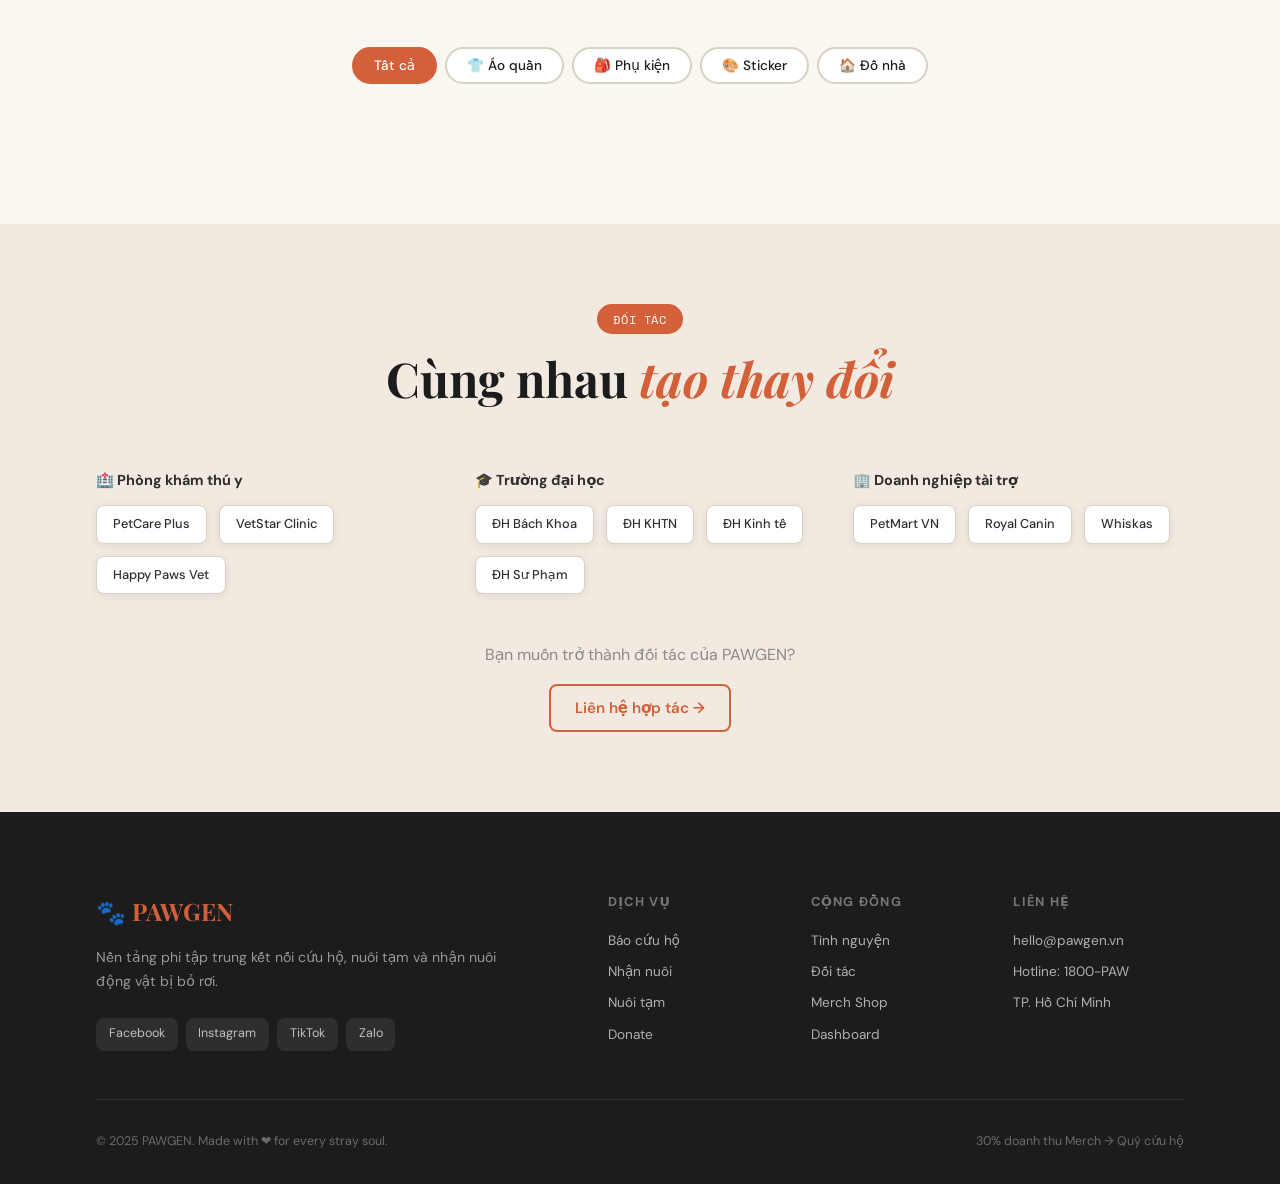
==== commit 679454e2: "Add files via upload" ====
--- a/index.html
+++ b/index.html
@@ -335,9 +335,7 @@
         </ul>
         <button class="btn-role" onclick="openVolunteerModal('Coordinator')">Đăng ký</button>
       </div>
-      <!-- admin inject vào đây -->
-    </div>
-    <div id="volunteerAdminTable"></div>
+    </div>
   </section>
 
   <!-- ===== DASHBOARD ===== -->
@@ -396,7 +394,12 @@
             <button class="donate-amt active" data-amt="10000">10K</button>
             <button class="donate-amt" data-amt="20000">20K</button>
             <button class="donate-amt" data-amt="50000">50K</button>
-            <input type="number" class="donate-custom" placeholder="Tùy chỉnh (VNĐ)..." id="customDonate" min="1000" step="1000"/>
+            
+            
+            
+            
+            
+            <input type="number" class="donate-custom" placeholder="Số khác..." id="customDonate"/>
           </div>
           <div class="donate-purpose">
             <label>Donate cho:</label>
@@ -408,7 +411,7 @@
             </select>
           </div>
           <div class="donate-impact" id="donateImpact">
-            <span>✨ 10,000 VNĐ = 1 ngày chăm sóc cơ bản 🐱</span>
+            <span>✨ 50,000 VNĐ = 1 buổi khám thú y</span>
           </div>
           <button class="btn-donate" id="donateBtn">💝 Donate ngay</button>
           <p class="donate-note">Thanh toán qua Momo, VNPay, chuyển khoản ngân hàng</p>
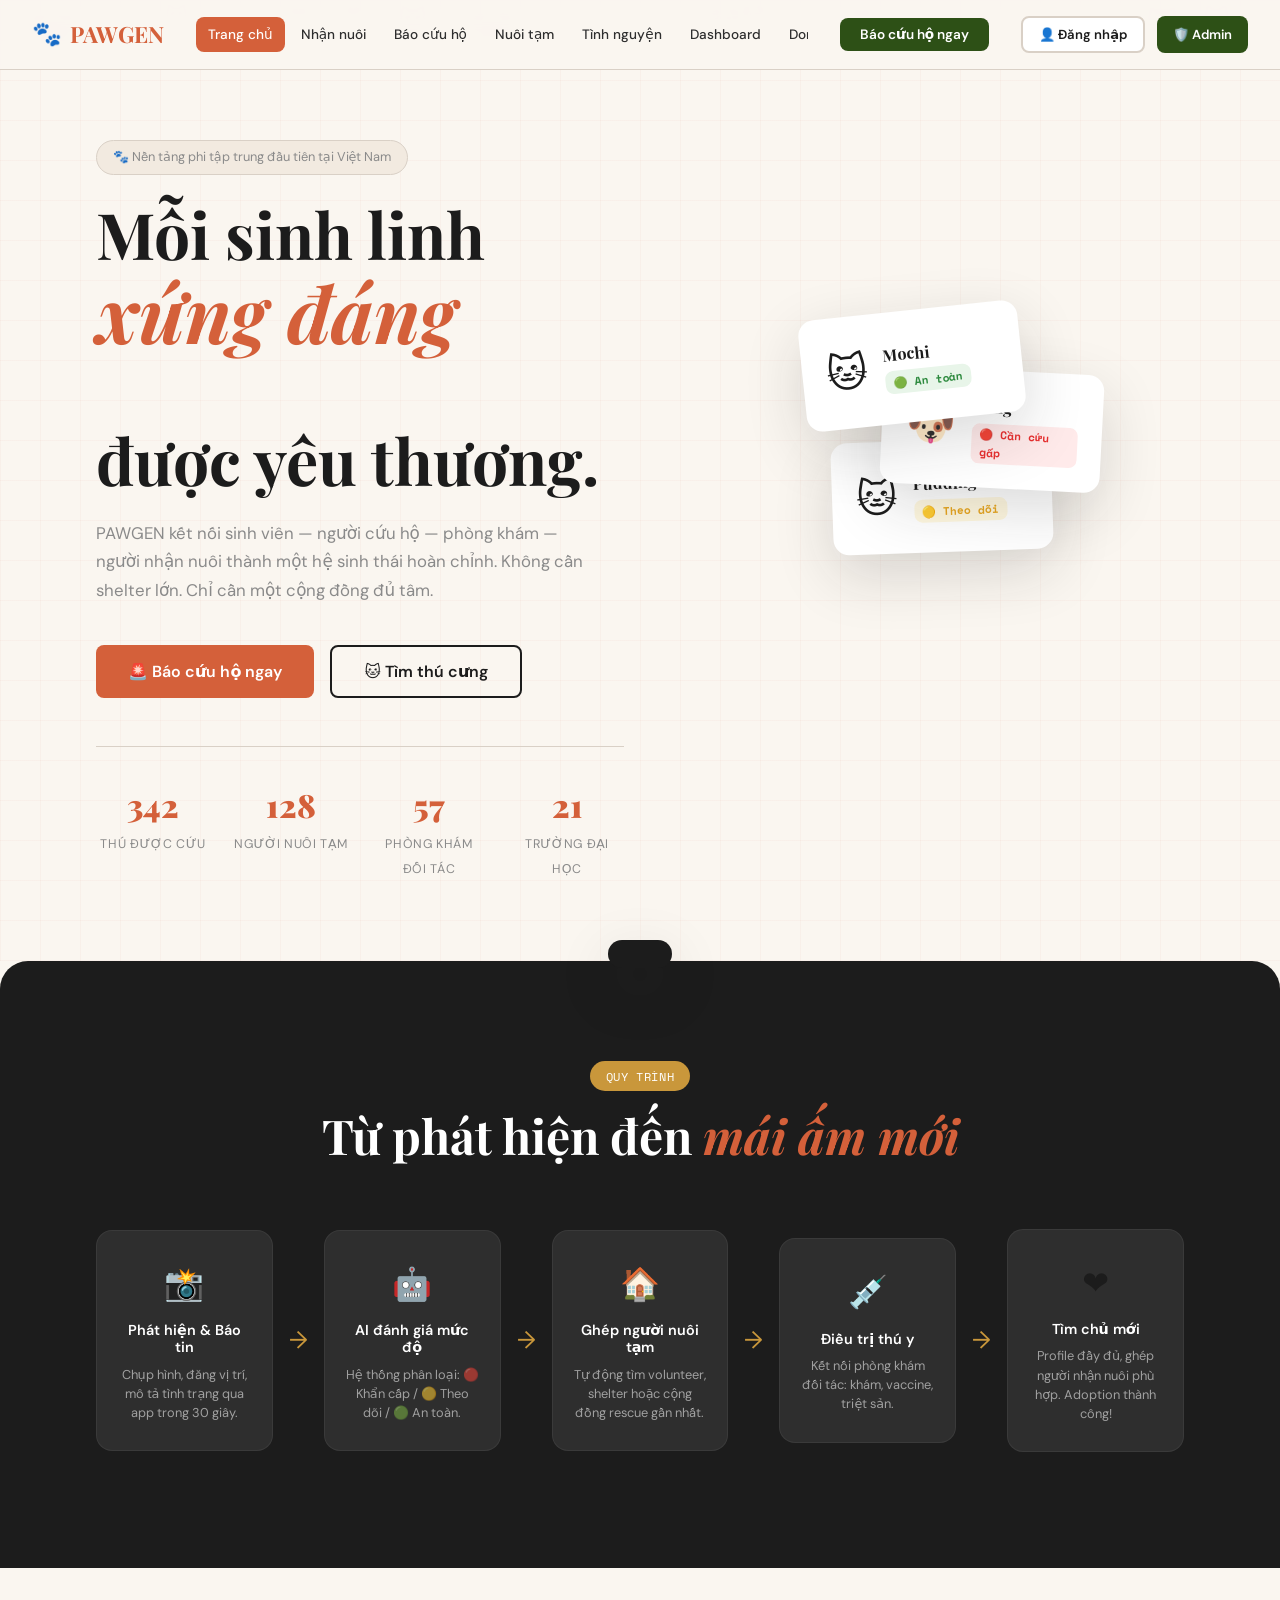
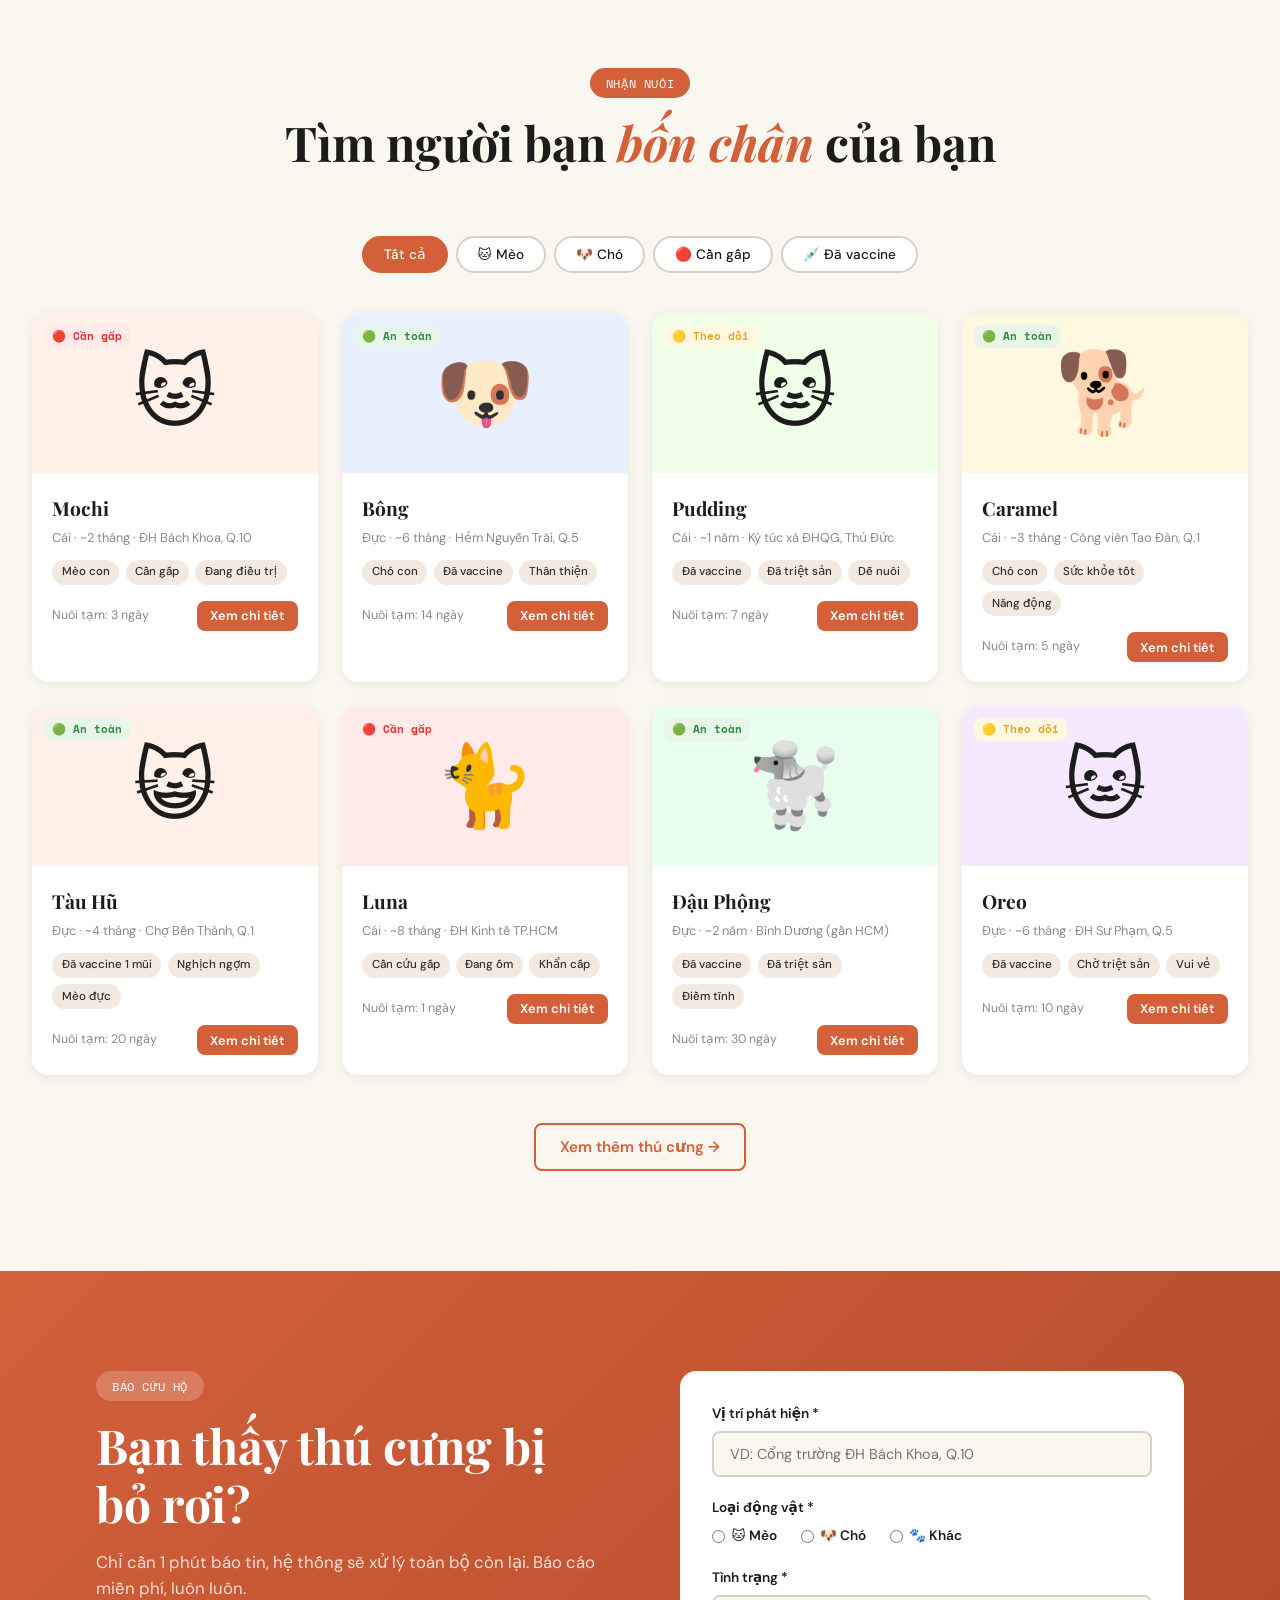
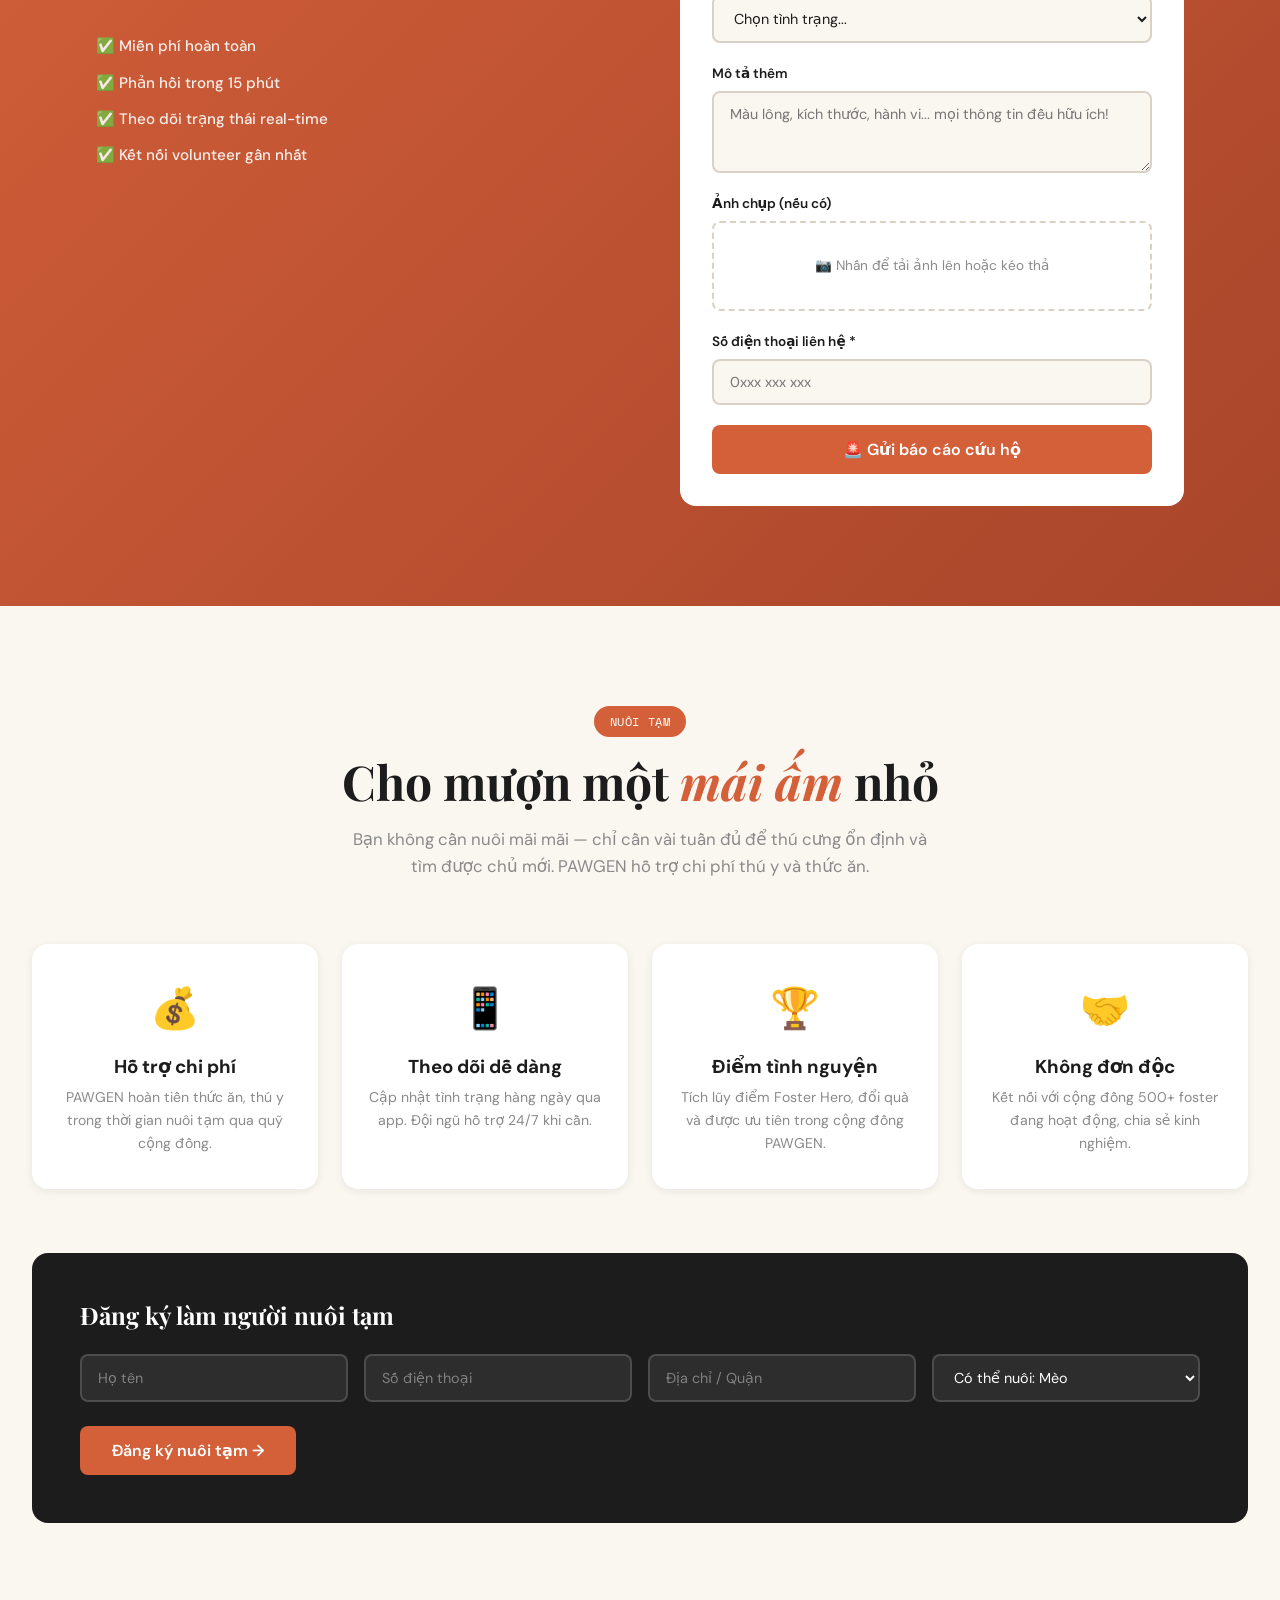
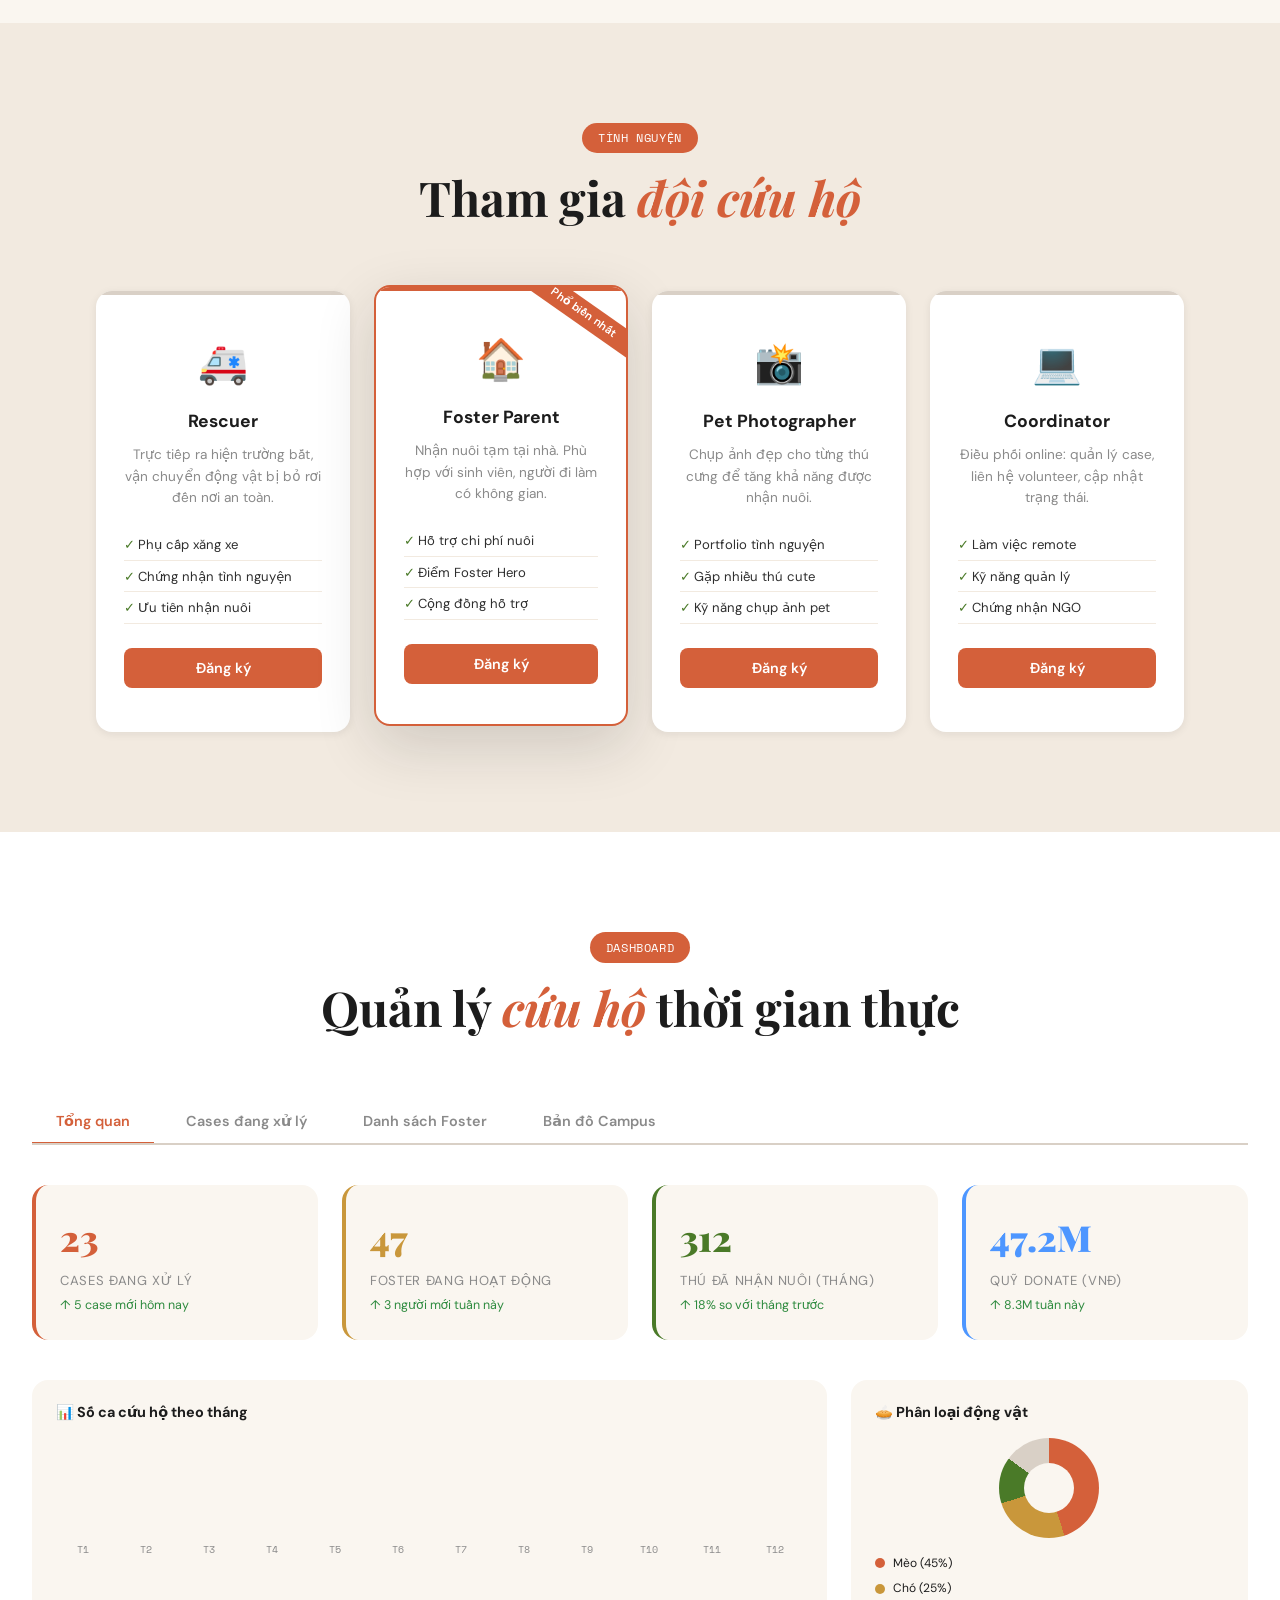
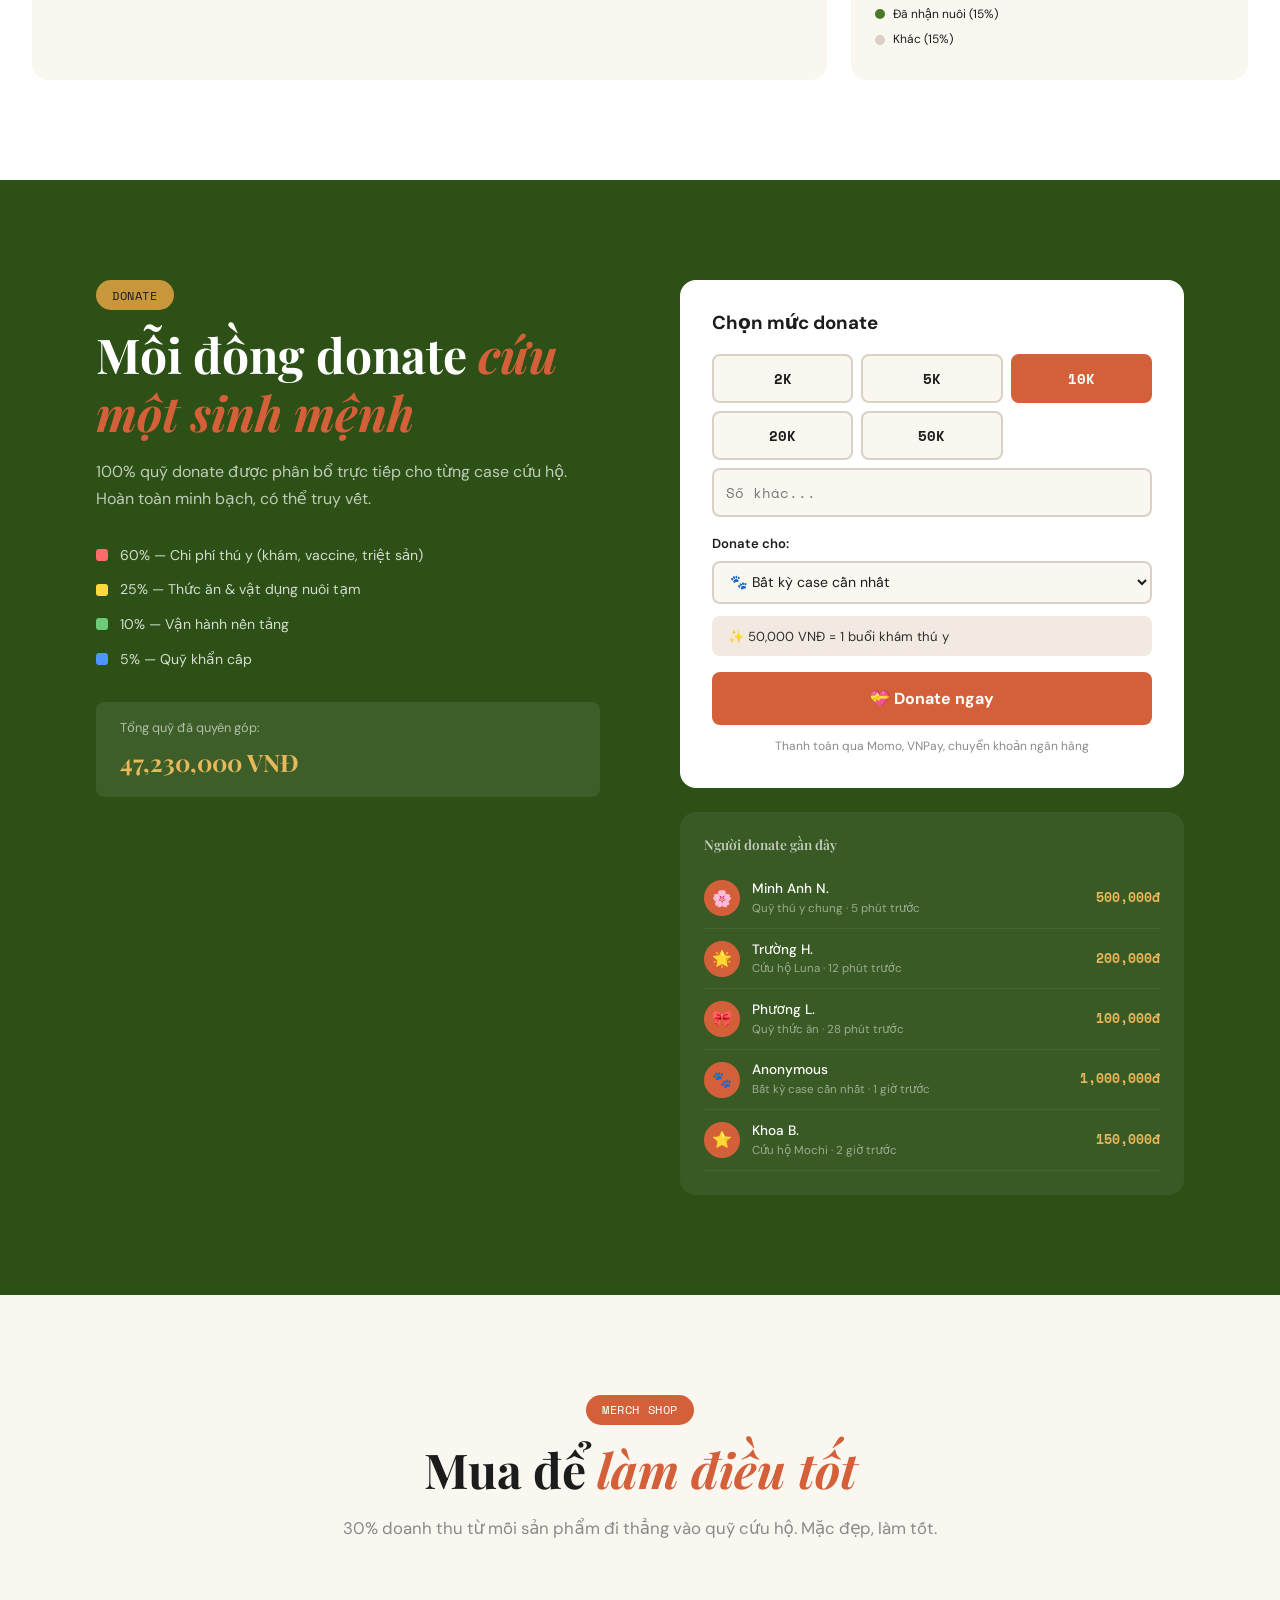
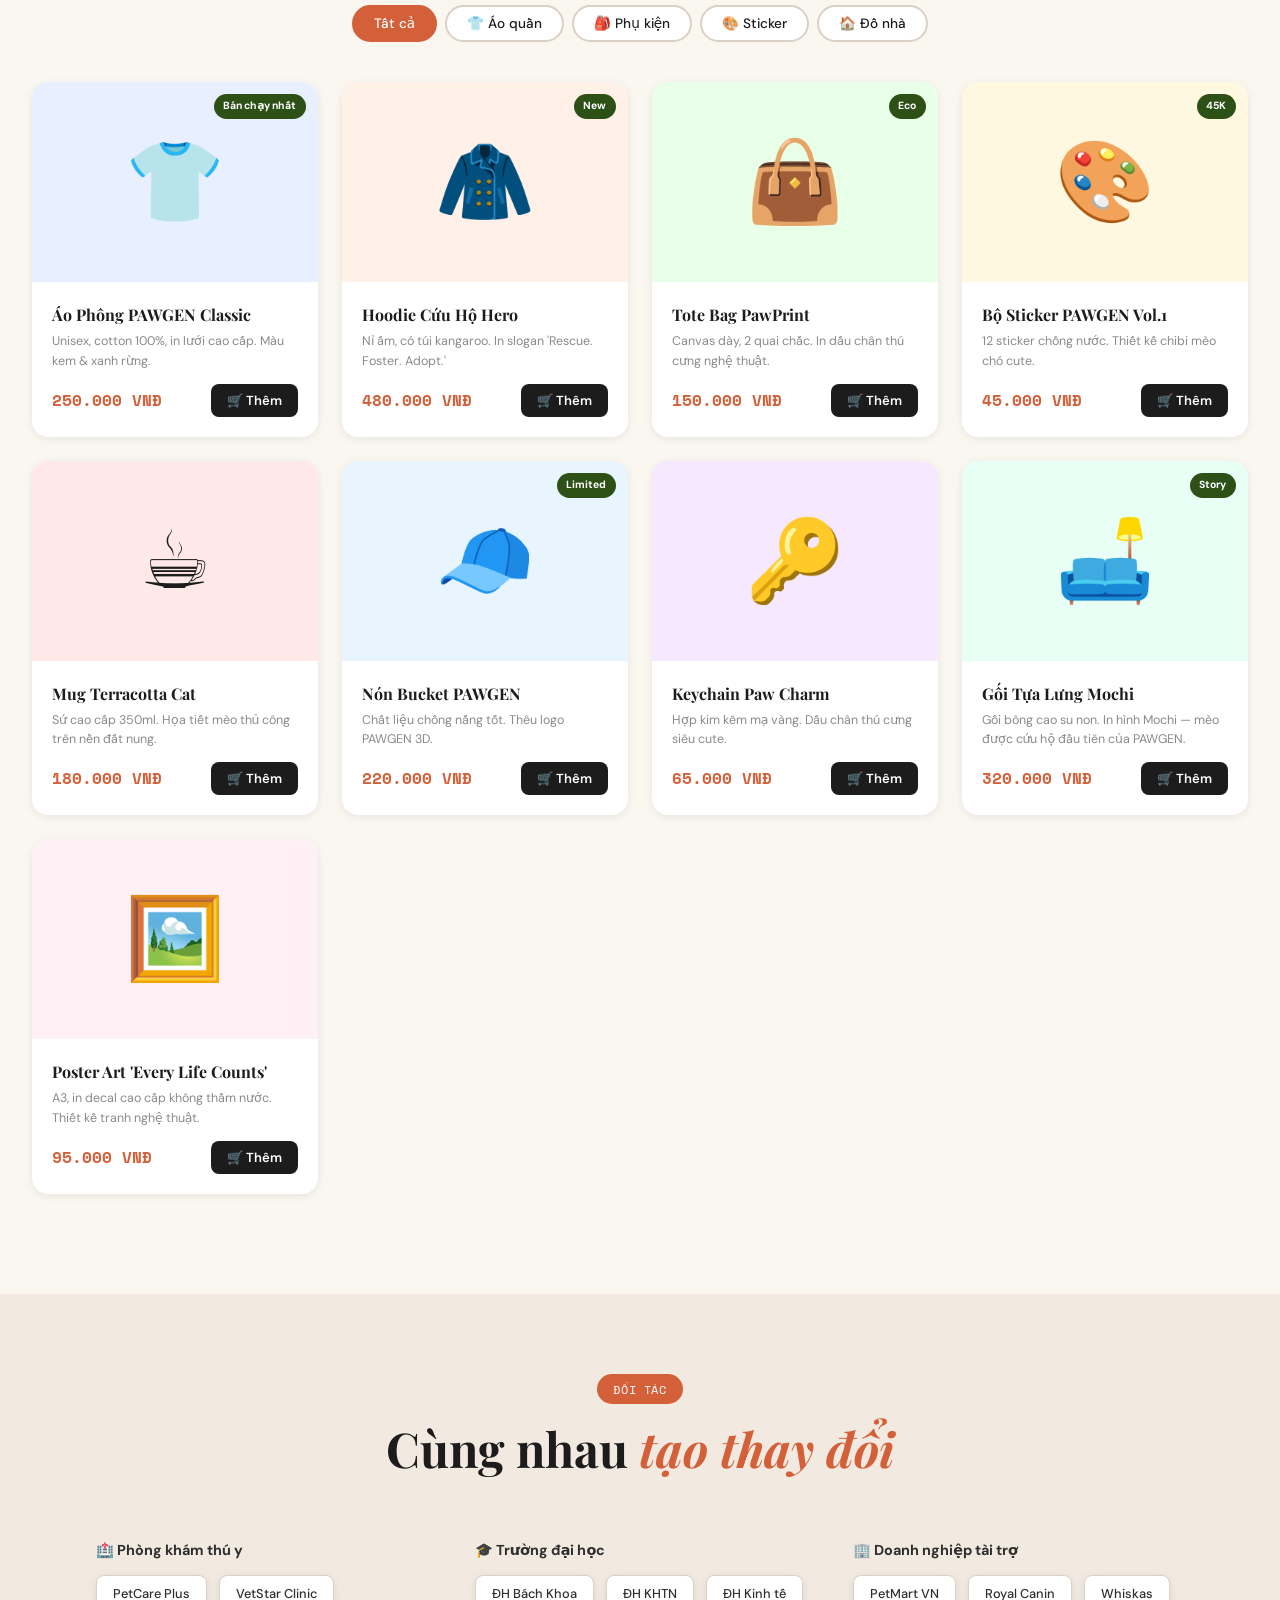
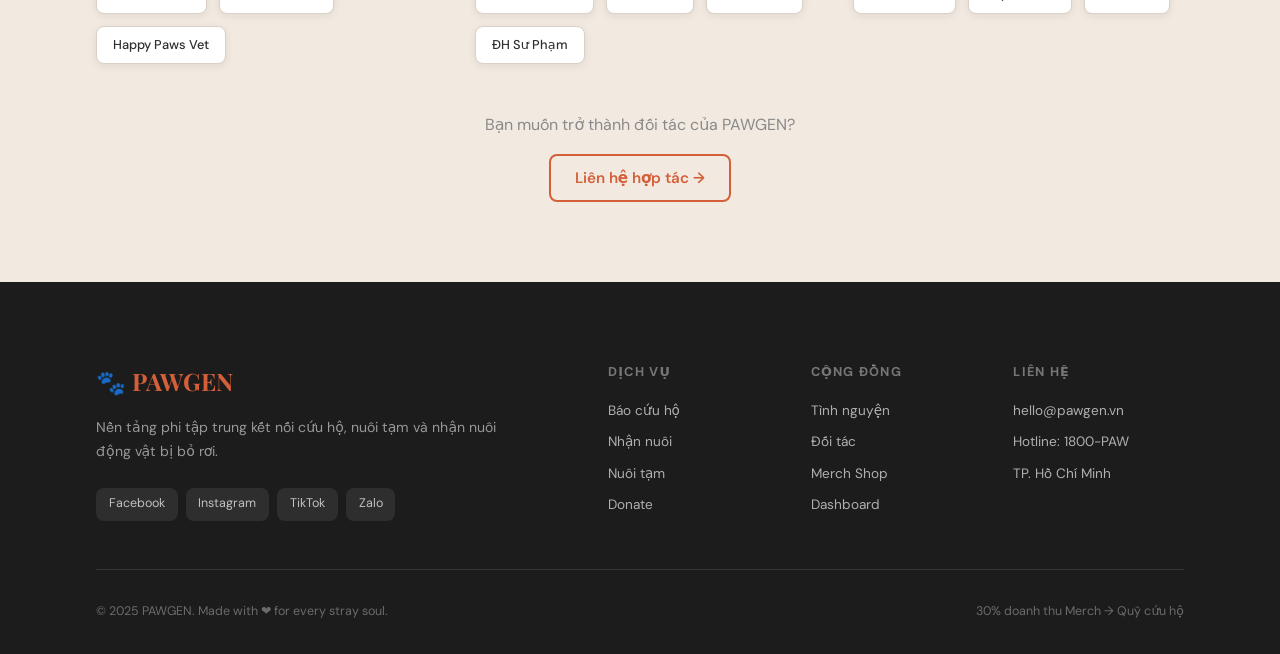
==== commit f6b41b3c: "Add files via upload" ====
--- a/index.html
+++ b/index.html
@@ -269,10 +269,10 @@
       <form class="foster-signup" id="fosterForm">
         <h3>Đăng ký làm người nuôi tạm</h3>
         <div class="foster-form-row">
-          <input type="text" placeholder="Họ tên" required />
-          <input type="tel" placeholder="Số điện thoại" required />
-          <input type="text" placeholder="Địa chỉ / Quận" required />
-          <select>
+          <input type="text" id="fosterName" placeholder="Họ tên" required />
+          <input type="tel" id="fosterPhone" placeholder="Số điện thoại" required />
+          <input type="text" id="fosterArea" placeholder="Địa chỉ / Quận" required />
+          <select id="fosterType">
             <option>Có thể nuôi: Mèo</option>
             <option>Có thể nuôi: Chó</option>
             <option>Có thể nuôi: Cả hai</option>
@@ -537,16 +537,16 @@
       <button class="modal-close" onclick="closeModal('volunteerModal')">✕</button>
       <h3>Đăng ký tình nguyện: <span id="volunteerRole"></span></h3>
       <form id="volunteerForm">
-        <div class="form-group"><label>Họ tên *</label><input type="text" required/></div>
-        <div class="form-group"><label>Email *</label><input type="email" required/></div>
-        <div class="form-group"><label>Số điện thoại *</label><input type="tel" required/></div>
-        <div class="form-group"><label>Trường / Nơi làm việc</label><input type="text"/></div>
+        <div class="form-group"><label>Họ tên *</label><input type="text" id="volName" required/></div>
+        <div class="form-group"><label>Email *</label><input type="email" id="volEmail" required/></div>
+        <div class="form-group"><label>Số điện thoại *</label><input type="tel" id="volPhone" required/></div>
+        <div class="form-group"><label>Quận / Khu vực</label><input type="text" id="volArea"/></div>
         <div class="form-group"><label>Thời gian có thể</label>
           <div class="checkbox-group">
-            <label><input type="checkbox" /> Buổi sáng</label>
-            <label><input type="checkbox" /> Buổi chiều</label>
-            <label><input type="checkbox" /> Buổi tối</label>
-            <label><input type="checkbox" /> Cuối tuần</label>
+            <label><input type="checkbox" id="volTimeSang"/> Buổi sáng</label>
+            <label><input type="checkbox" id="volTimeChieu"/> Buổi chiều</label>
+            <label><input type="checkbox" id="volTimeToi"/> Buổi tối</label>
+            <label><input type="checkbox" id="volTimeCuoiTuan"/> Cuối tuần</label>
           </div>
         </div>
         <button type="submit" class="btn-primary w-full">Gửi đơn đăng ký</button>
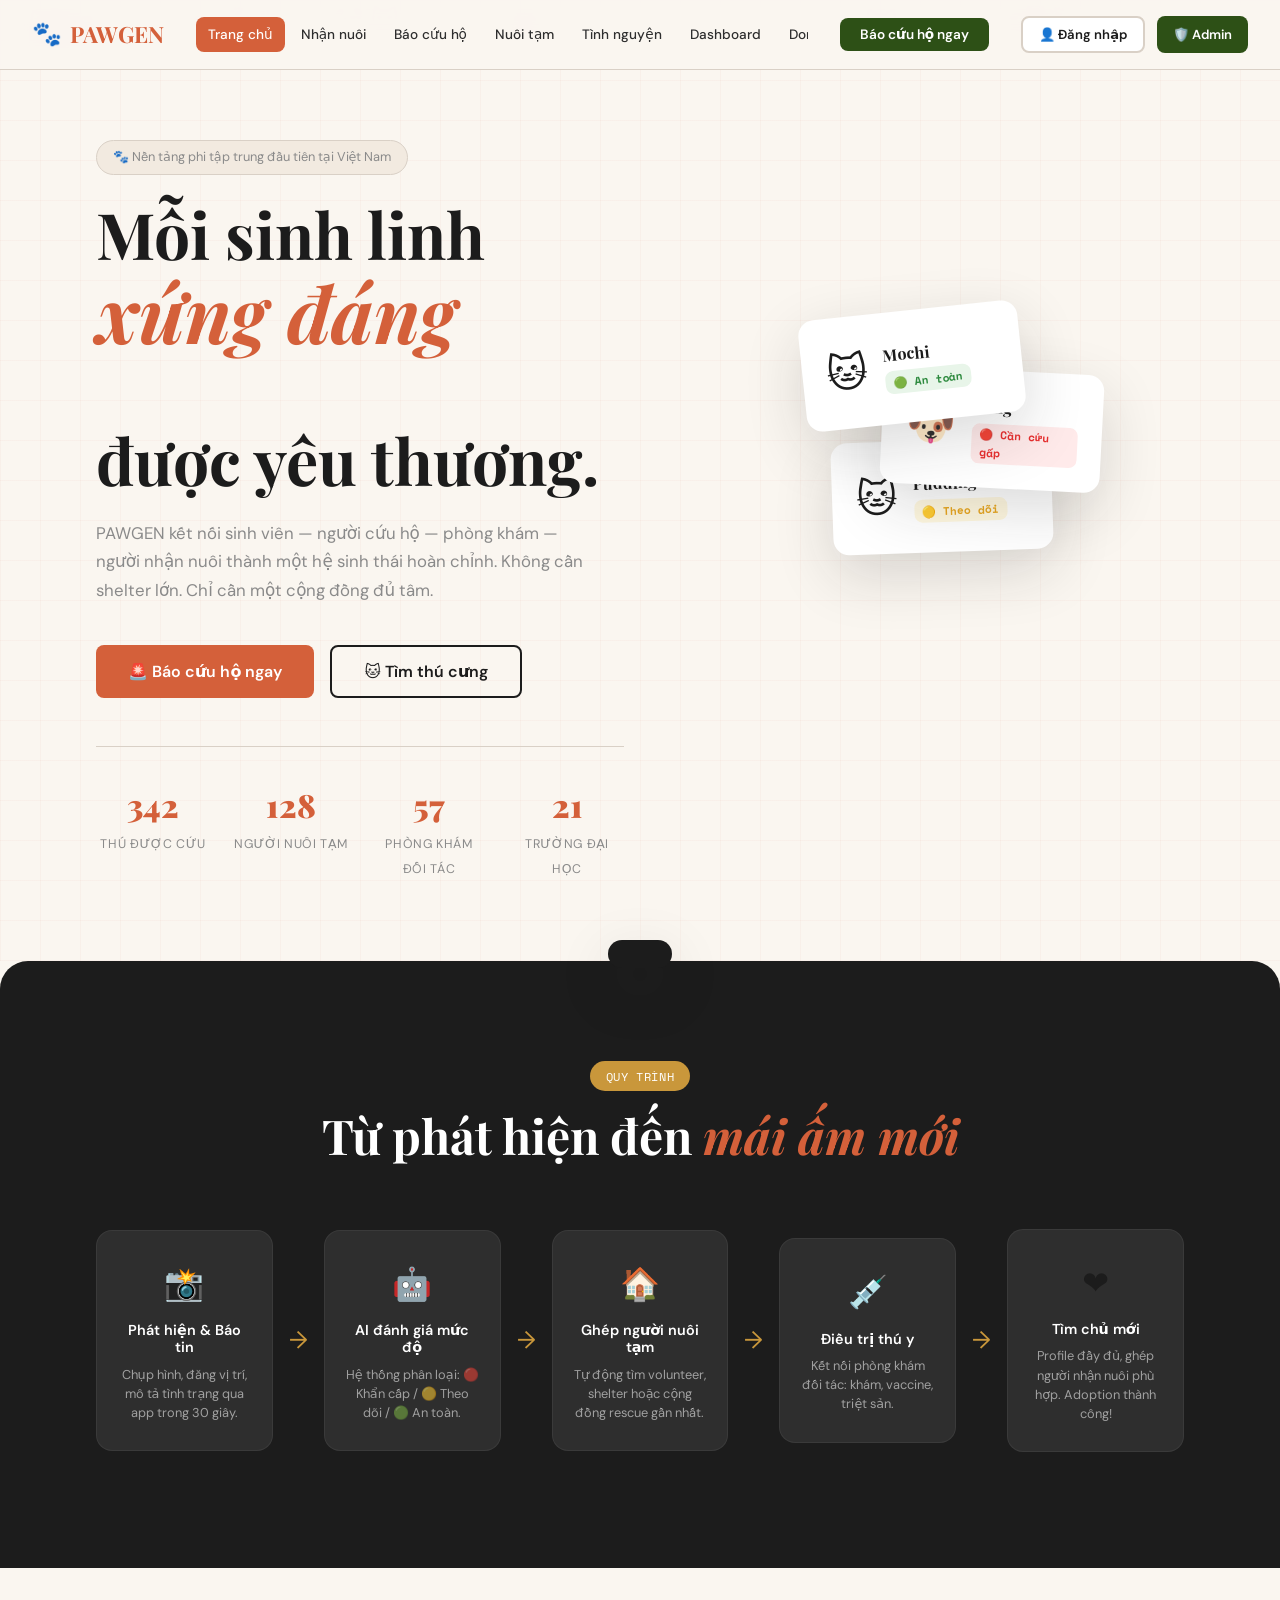
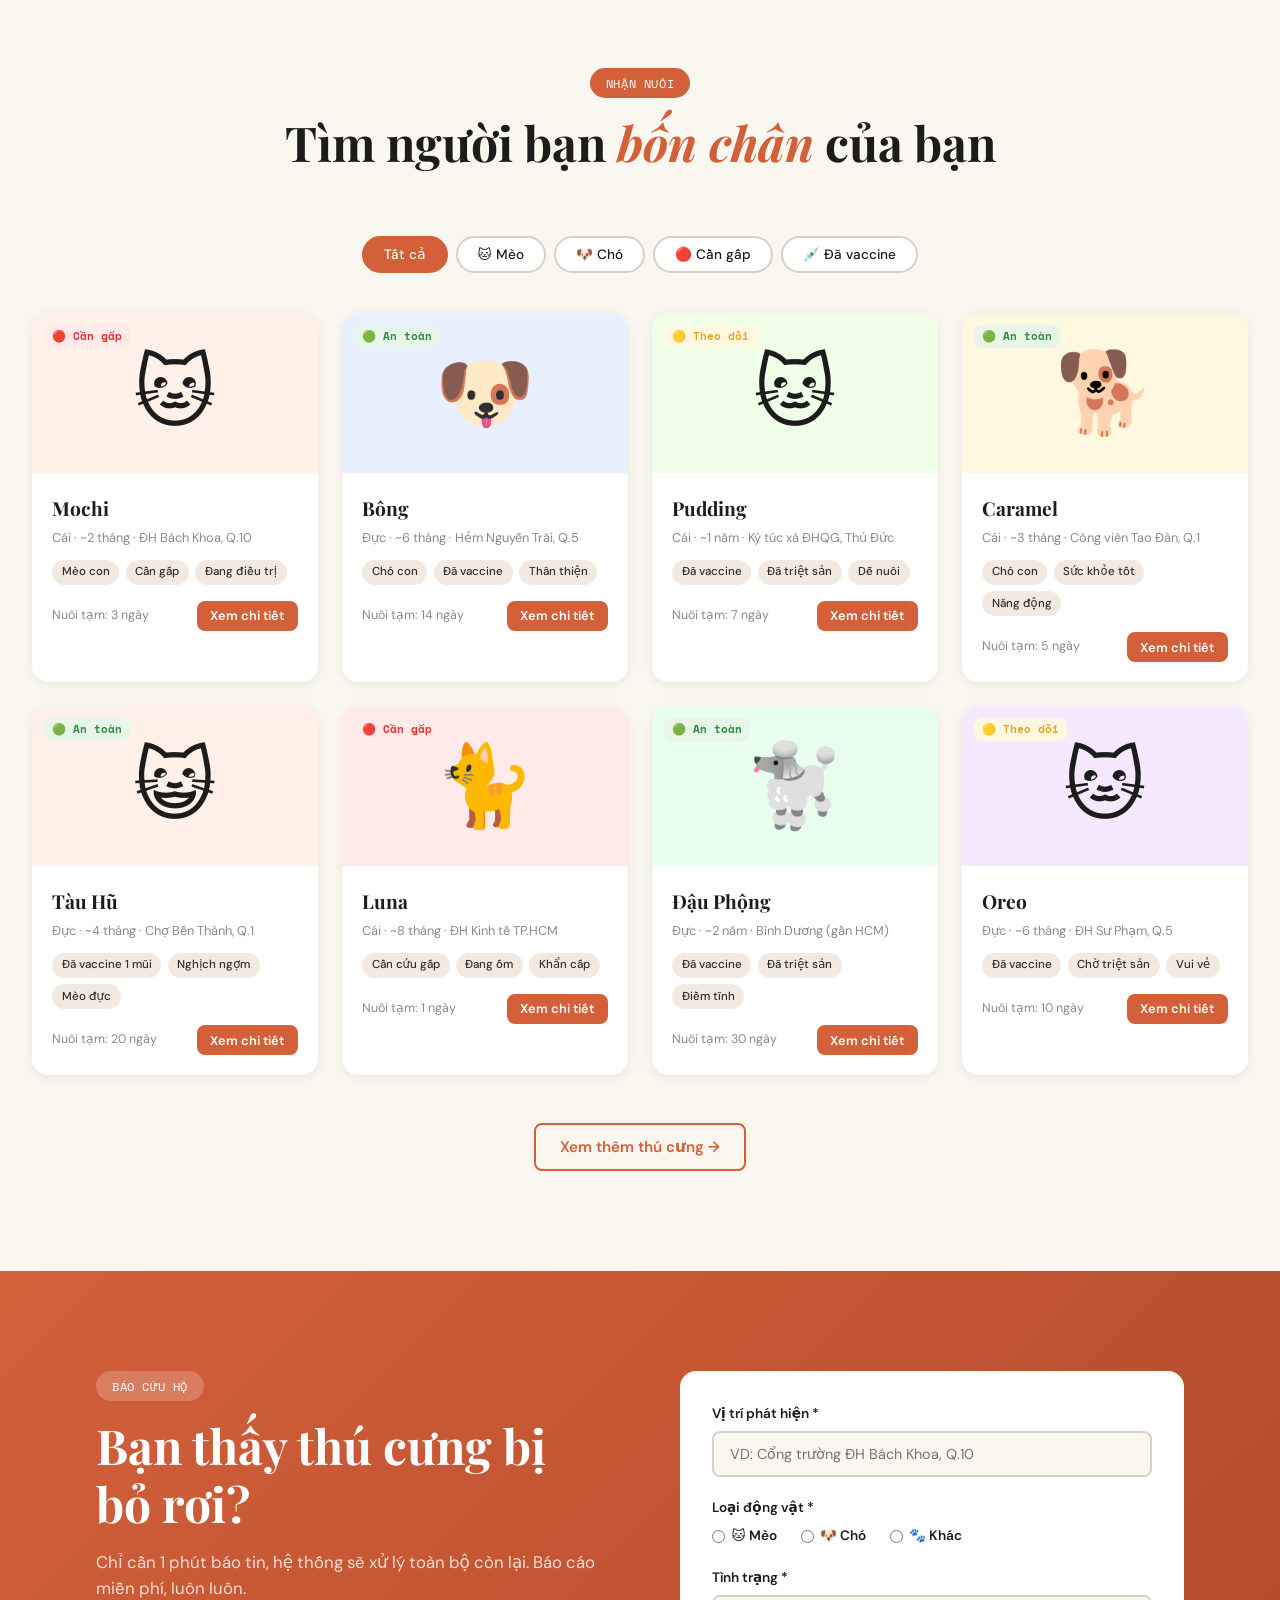
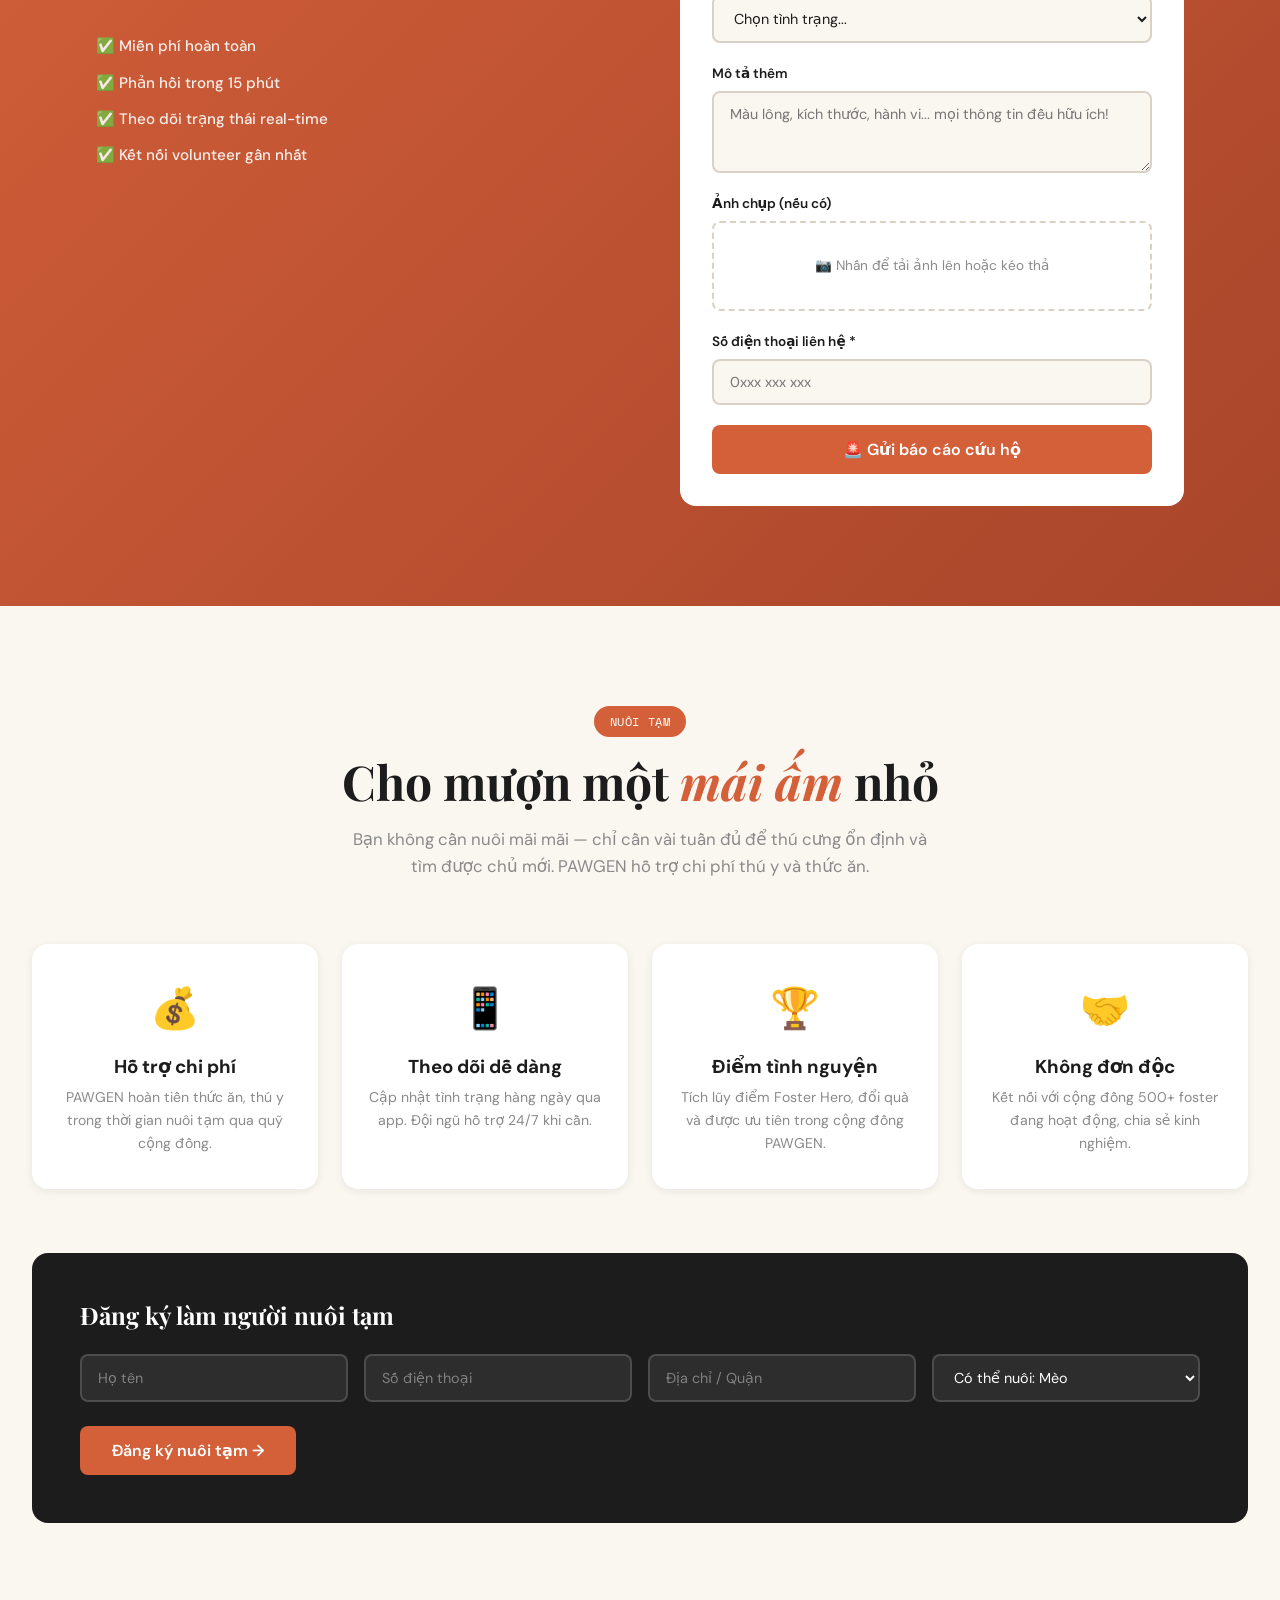
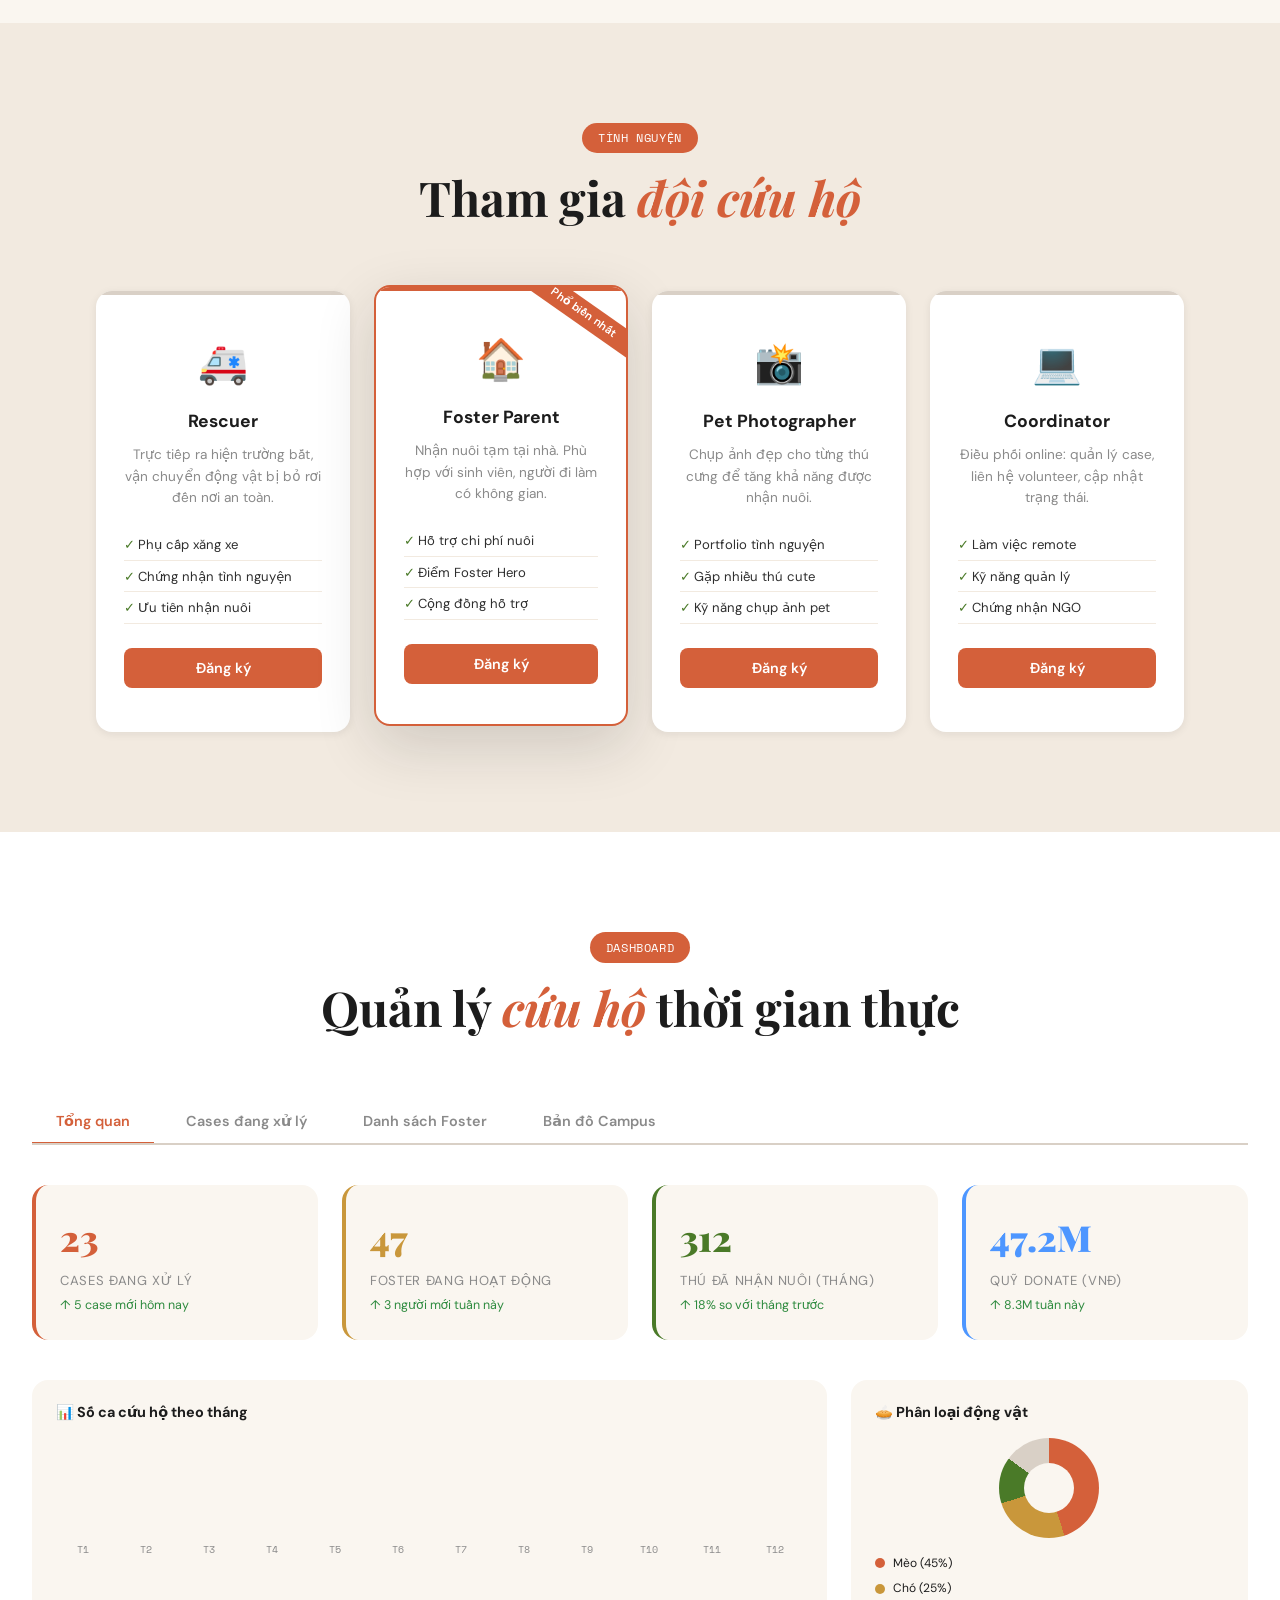
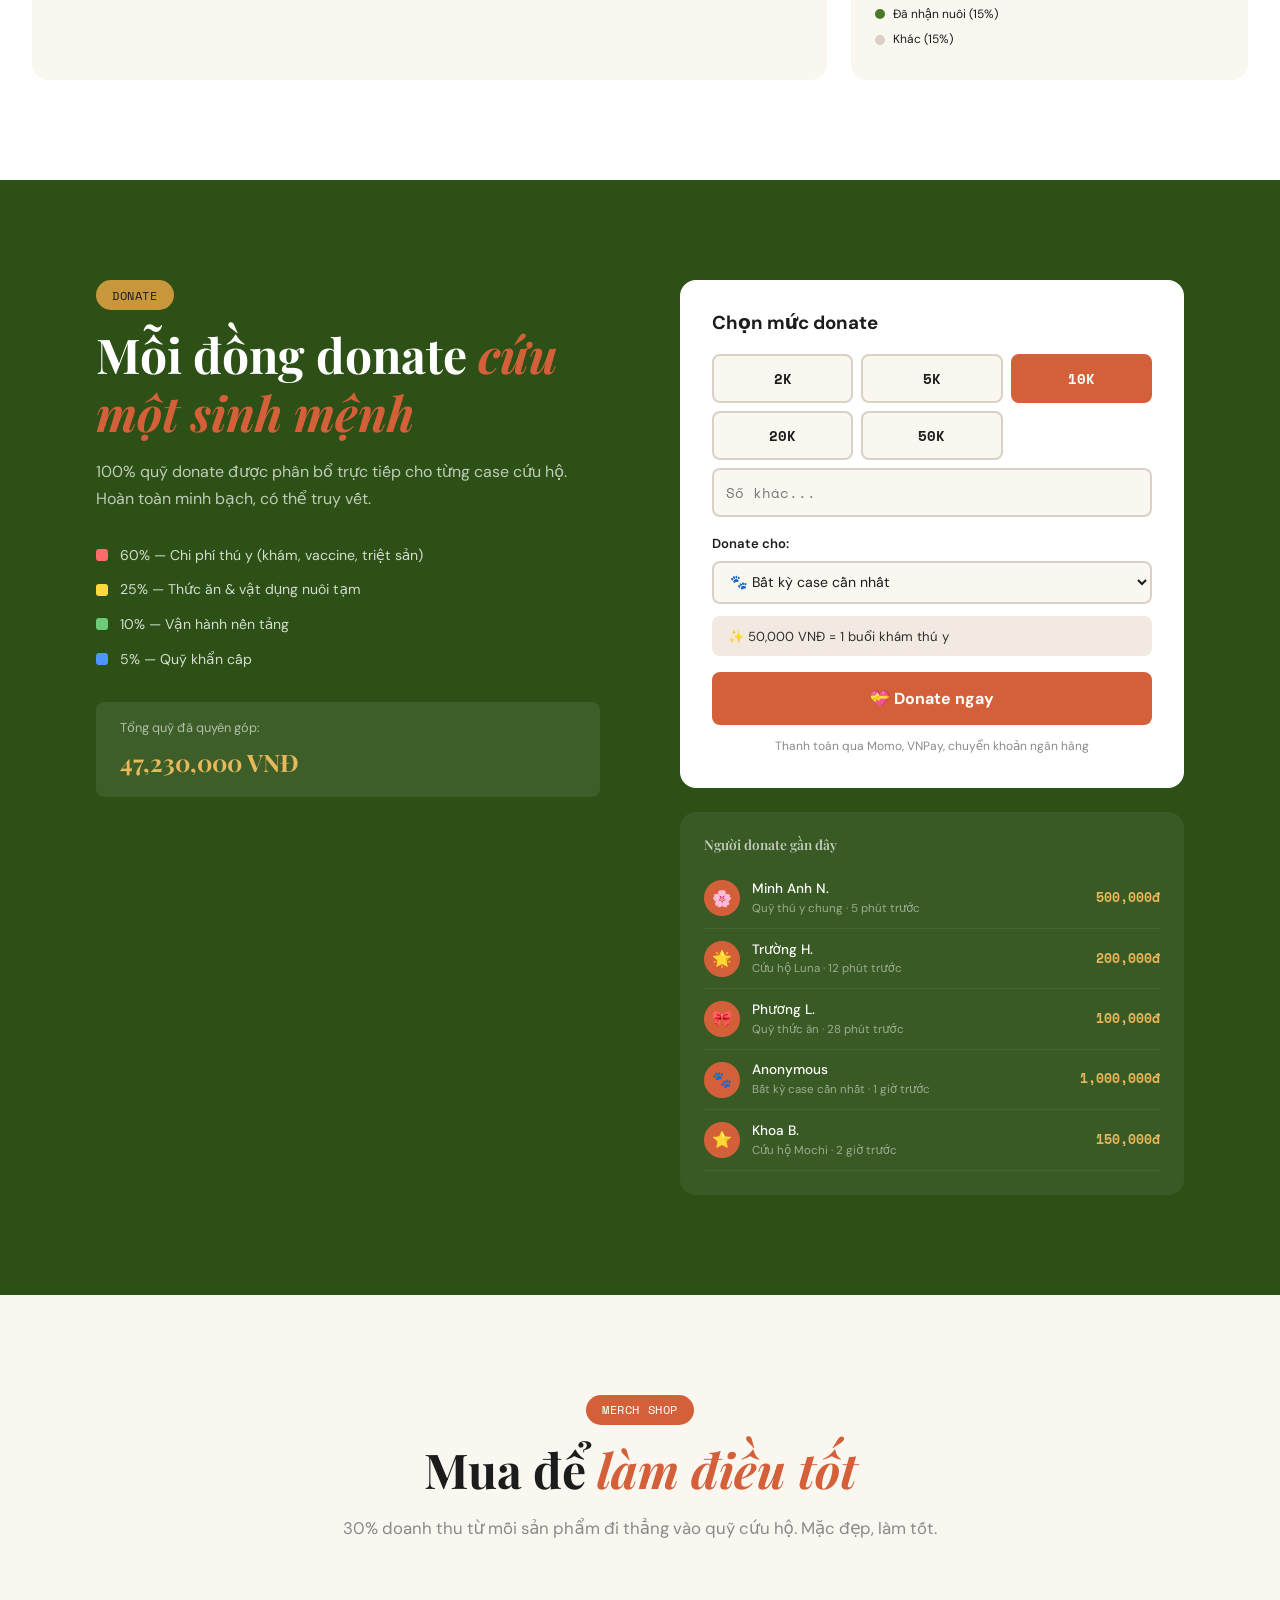
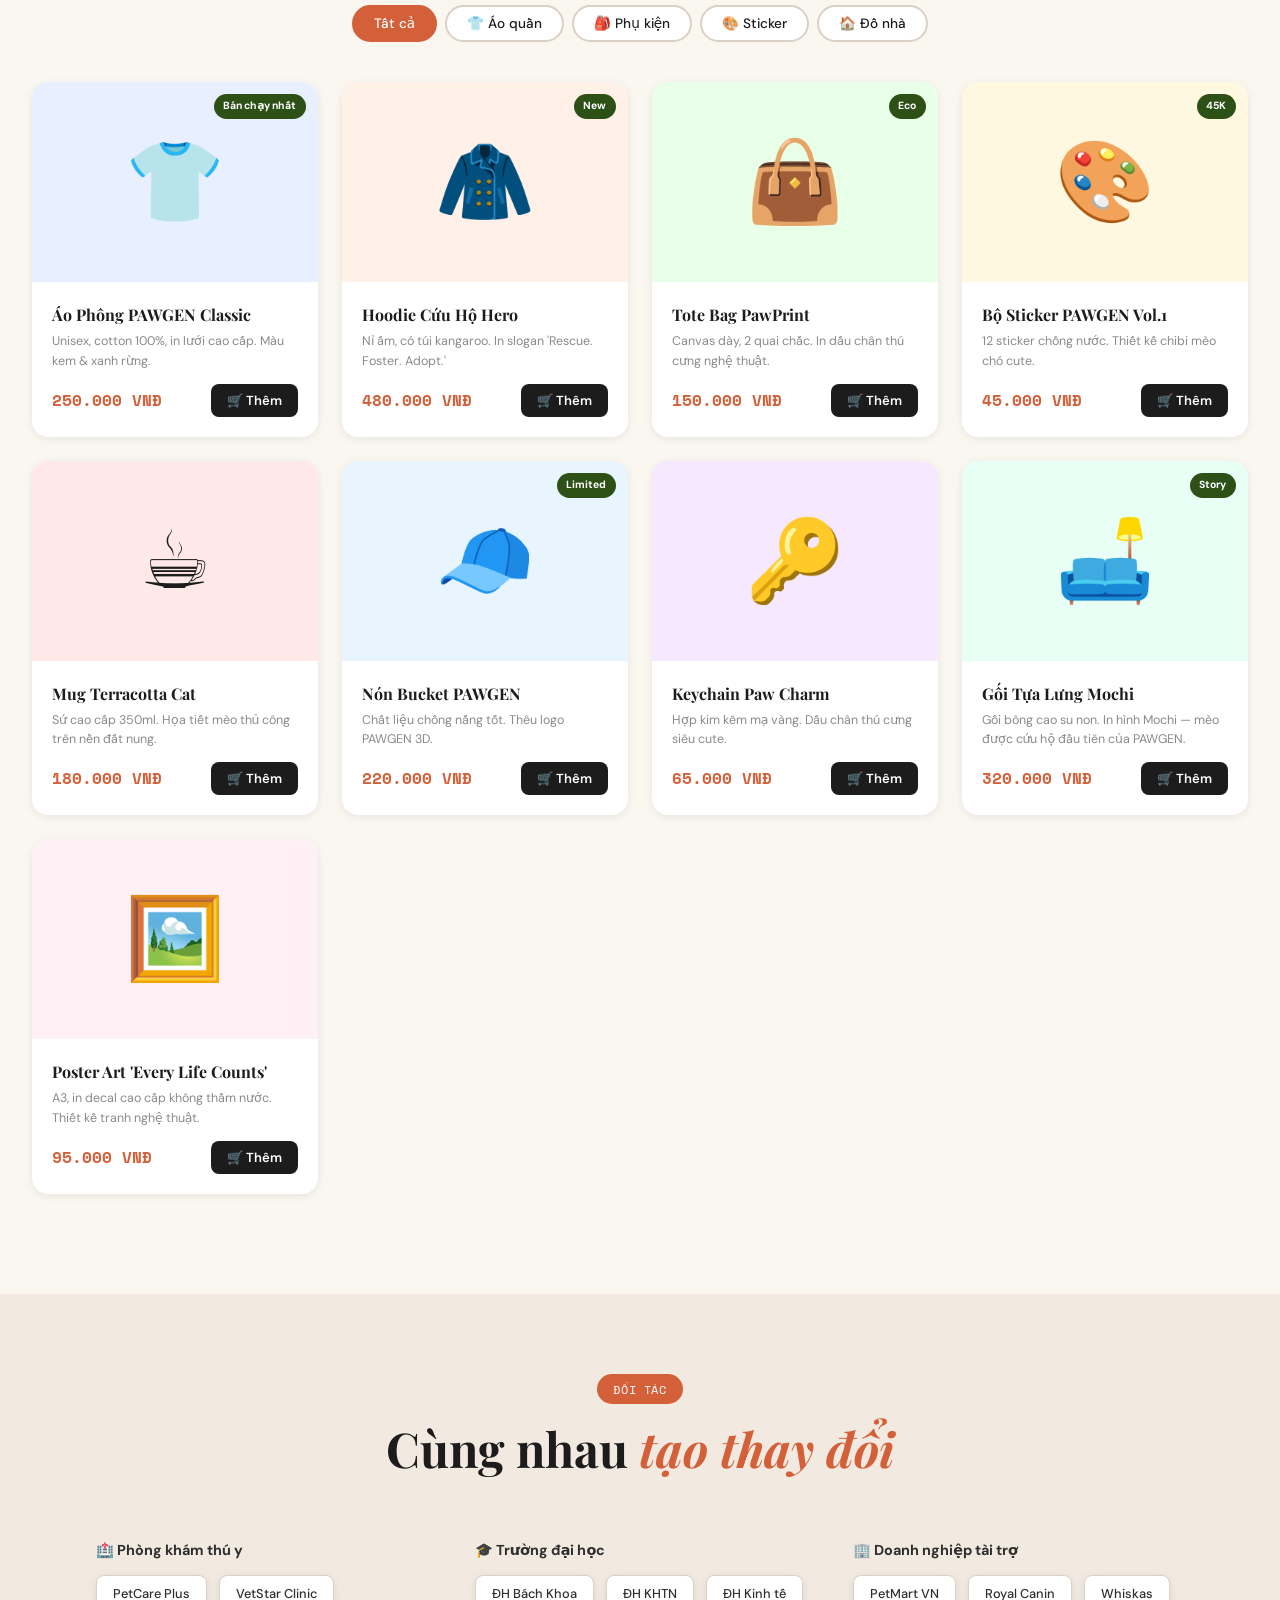
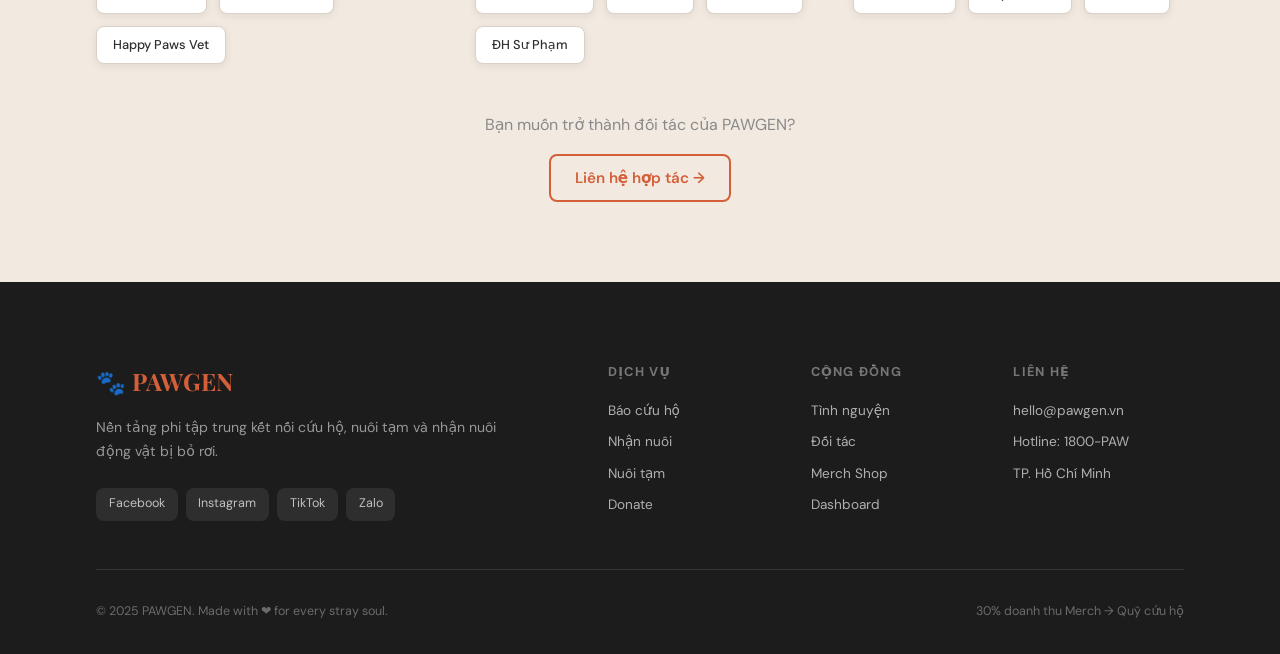
==== commit 6b724055: "Add files via upload" ====
--- a/index.html
+++ b/index.html
@@ -195,29 +195,29 @@
         <form class="rescue-form" id="rescueForm">
           <div class="form-group">
             <label>Vị trí phát hiện *</label>
-            <input type="text" placeholder="VD: Cổng trường ĐH Bách Khoa, Q.10" required />
+            <input type="text" id="rescueLocation" placeholder="VD: Cổng trường ĐH Bách Khoa, Q.10" required />
           </div>
           <div class="form-group">
             <label>Loại động vật *</label>
             <div class="radio-group">
-              <label class="radio-label"><input type="radio" name="type" value="cat" /> 🐱 Mèo</label>
-              <label class="radio-label"><input type="radio" name="type" value="dog" /> 🐶 Chó</label>
-              <label class="radio-label"><input type="radio" name="type" value="other" /> 🐾 Khác</label>
+              <label class="radio-label"><input type="radio" name="rescueType" value="cat" /> 🐱 Mèo</label>
+              <label class="radio-label"><input type="radio" name="rescueType" value="dog" /> 🐶 Chó</label>
+              <label class="radio-label"><input type="radio" name="rescueType" value="other" /> 🐾 Khác</label>
             </div>
           </div>
           <div class="form-group">
             <label>Tình trạng *</label>
-            <select required>
+            <select id="rescueCondition" required>
               <option value="">Chọn tình trạng...</option>
-              <option>🔴 Bị thương nặng, cần cứu ngay</option>
-              <option>🟡 Có vẻ ốm, cần theo dõi</option>
-              <option>🟢 Khỏe mạnh nhưng bị bỏ rơi</option>
-              <option>⚪ Không chắc chắn</option>
+              <option value="urgent">🔴 Bị thương nặng, cần cứu ngay</option>
+              <option value="watch">🟡 Có vẻ ốm, cần theo dõi</option>
+              <option value="safe">🟢 Khỏe mạnh nhưng bị bỏ rơi</option>
+              <option value="unknown">⚪ Không chắc chắn</option>
             </select>
           </div>
           <div class="form-group">
             <label>Mô tả thêm</label>
-            <textarea placeholder="Màu lông, kích thước, hành vi... mọi thông tin đều hữu ích!" rows="3"></textarea>
+            <textarea id="rescueDesc" placeholder="Màu lông, kích thước, hành vi... mọi thông tin đều hữu ích!" rows="3"></textarea>
           </div>
           <div class="form-group">
             <label>Ảnh chụp (nếu có)</label>
@@ -228,7 +228,7 @@
           </div>
           <div class="form-group">
             <label>Số điện thoại liên hệ *</label>
-            <input type="tel" placeholder="0xxx xxx xxx" required />
+            <input type="tel" id="rescuePhone" placeholder="0xxx xxx xxx" required />
           </div>
           <button type="submit" class="btn-primary w-full">🚨 Gửi báo cáo cứu hộ</button>
         </form>
